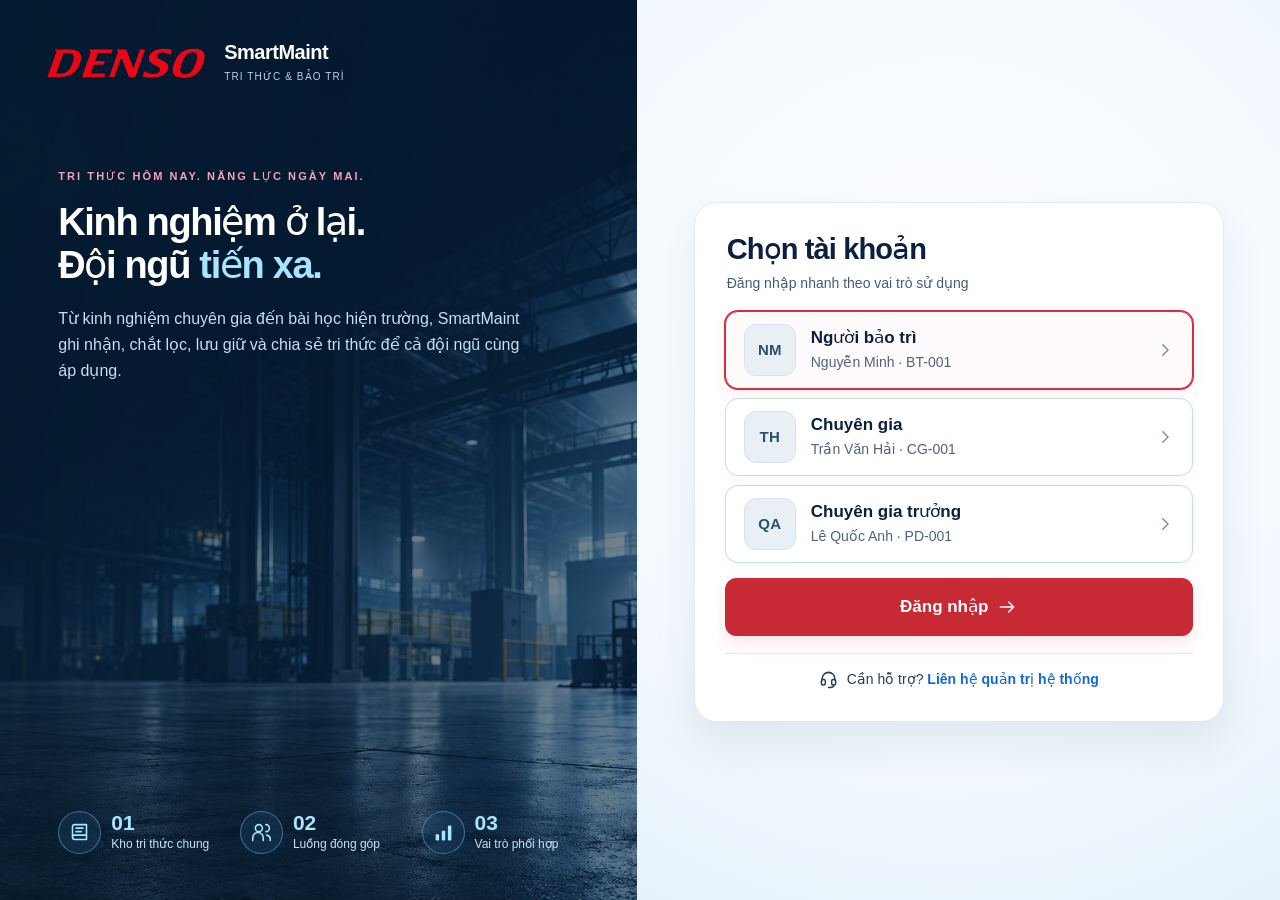
==== index.html @ 673d095e "Initial SmartMaint prototype and workflow diagrams" ====
<!doctype html>
<html lang="vi">
  <head>
    <meta charset="UTF-8" />
    <meta name="viewport" content="width=device-width, initial-scale=1.0" />
    <meta name="theme-color" content="#142b3a" />
    <meta name="description" content="Prototype kho tri thức chuyên gia và hồ sơ bảo trì DENSO SmartMaint." />
    <title>DENSO SmartMaint · Tri thức & Bảo trì</title>
    <link rel="stylesheet" href="styles.css" />
  </head>
  <body>
    <a class="skip-link" href="#main-content">Đến nội dung chính</a>
    <div id="app"></div>
    <div id="toast" class="toast" role="status" aria-live="polite"></div>
    <dialog id="modal" class="modal" aria-labelledby="modal-title"></dialog>
    <noscript>Vui lòng bật JavaScript để sử dụng prototype tương tác này.</noscript>
    <script src="prototype/core.js"></script>
    <script src="prototype/data.js"></script>
    <script src="prototype/knowledge.js"></script>
    <script src="prototype/cases.js"></script>
    <script src="app.js"></script>
    <script src="prototype/presentation.js"></script>
    <script src="prototype/scenario-mode.js"></script>
  </body>
</html>
---- styles.css ----
/* DENSO SmartMaint · industrial maintenance workspace · local prototype */
.tour-running { padding-bottom: 380px; }
.split-layout > aside.card > .card-head { flex-wrap: wrap; }
@media(min-width:1001px){.topbar .mobile-menu { display: none; }}
@media(max-width:760px){.tour-running .login-stats { display:flex; gap:12px; margin-top:18px; }.tour-running .login-stats .login-stat { display:flex; flex:1; padding-right:10px; font-size:13px; }.tour-running .login-stats .login-stat strong { font-size:20px; }}
.modal.tour-dialog { position: fixed; top: 12px; left: 50%; transform: translateX(-50%); bottom: auto; margin: 0; width: min(820px,calc(100vw - 24px)); max-width: 820px; max-height: calc(100dvh - 350px); z-index: 299; overflow: auto; }
.tour-dialog .modal-head { position: relative; }
.modal.tour-dialog[open] { animation: none; }
.tour-dialog .modal-footer { position: static; }
.tour-screen { position: fixed; inset: 0; z-index: 300; background: transparent; }
#tour-ring { position: fixed; z-index: 301; pointer-events: auto; padding: 0; background: transparent; cursor: pointer; border: 3px solid #ffcc6b; border-radius: 10px; box-shadow: 0 0 0 9999px #0a192d9e; }
.tour-panel { position: fixed; bottom: 18px; right: 24px; z-index: 302; width: min(700px, calc(100vw - 48px)); max-height: 52vh; overflow-y: auto; background: #fff; color: #182a3b; border: 1px solid #c4d0da; border-top: 5px solid #c72935; border-radius: 16px; padding: 20px 24px; box-shadow: 0 16px 68px #0006; }
.tour-heading { display: flex; align-items: center; justify-content: space-between; gap: 10px; }
.tour-chapter { color: #155c90; font-size: 14px; font-weight: 800; text-transform: uppercase; letter-spacing: .06em; }
.tour-count { color: #5e6d7b; font-size: 14px; font-weight: 700; margin-left: auto; }
.tour-panel h2 { margin: 14px 0 10px; font-size: 23px; }
.tour-panel p { font-size: 16px; line-height: 1.65; }
.tour-explain { display: grid; grid-template-columns: minmax(0, .85fr) minmax(0, 1.15fr); gap: 12px; margin: 12px 0 18px; }
.tour-detail { padding: 14px 16px; border-radius: 10px; background: #eef6fc; border: 1px solid #d8e9f4; }
.tour-detail-result { background: #f8fafb; border-color: #dce3e8; }
.tour-detail-label { display: block; color: #155c90; font-size: 11px; font-weight: 800; letter-spacing: .06em; margin-bottom: 6px; }
.tour-detail p { margin: 0; line-height: 1.45; overflow-wrap: anywhere; }
.tour-panel--briefing { top: 50%; bottom: auto; left: 50%; right: auto; transform: translate(-50%, -50%); width: min(860px, calc(100vw - 28px)); max-height: calc(100dvh - 28px); }
.tour-briefing { margin: 12px 0 18px; }
.tour-briefing-summary { padding: 12px 16px; border-left: 4px solid var(--red); background: var(--red-soft); font-weight: 650; }
.tour-briefing ol { padding-left: 24px; margin: 16px 0; display: grid; gap: 10px; }
.tour-briefing li { line-height: 1.5; padding-left: 5px; }
.tour-briefing li::marker { color: var(--red); font-weight: 800; }
.tour-briefing-note { padding: 12px 16px; border-radius: 8px; background: var(--blue-soft); color: var(--blue); font-size: 14px !important; }
.tour-progress { height: 4px; background: #e5ebf0; border-radius: 4px; overflow: hidden; }
.tour-progress span { display: block; height: 100%; background: #c72935; }
.tour-controls { display: flex; gap: 10px; align-items: center; }
.tour-controls .select { flex: 1; min-width: 0; width: 0; }
.tour-controls .btn { flex: none; }
.tour-panel .tour-footnote { font-size: 13px; color: #5e6d7b; margin: 12px 0 0; }
@media(max-width:760px){.tour-panel { right: 10px; bottom: 10px; width: calc(100vw - 20px); padding: 14px 16px; max-height: 55dvh; }.tour-panel h2{font-size:20px}.tour-explain{display:block}.tour-detail{padding:10px 12px;margin-bottom:8px}.tour-detail p{font-size:14px}.tour-controls{flex-wrap:wrap}.tour-controls .select{order:3;width:100%;flex-basis:100%}.tour-controls .btn:last-child{margin-left:auto}.tour-panel .tour-footnote{display:none}}
@media(max-width:760px){.tour-panel--briefing { top: 50%; left: 10px; right: 10px; bottom: auto; transform: translateY(-50%); max-height: calc(100dvh - 20px); }.tour-panel--briefing .tour-briefing li{font-size:14px}.tour-panel--briefing .tour-briefing-summary{font-size:14px}.tour-panel--briefing .tour-controls{position:sticky;bottom:-16px;background:#fff;padding:12px 0 0}}
:root {
  color-scheme: light;
  font-family: "Segoe UI", Arial, sans-serif;
  font-synthesis: none;
  text-rendering: optimizeLegibility;
  --bg: #f5f6f7;
  --surface: #ffffff;
  --surface-soft: #f8fafb;
  --ink: #182a3b;
  --muted: #5e6d7b;
  --line: #dce3e8;
  --line-strong: #a5b2bf;
  --navy: #172b3c;
  --navy-light: #263e51;
  --red: #c72935;
  --red-hover: #ab1e29;
  --red-soft: #fff0f0;
  --blue: #155c90;
  --blue-soft: #eef6fc;
  --teal: #0b6d5c;
  --teal-soft: #ebf7f2;
  --amber: #83551a;
  --amber-soft: #fff6e6;
  --purple: #6d4598;
  --purple-soft: #f5effb;
  --radius: 12px;
  --radius-sm: 7px;
  --shadow: 0 2px 5px rgba(21, 41, 59, .025), 0 8px 24px rgba(21, 41, 59, .025);
  --sidebar-width: 227px;
  --space-page: 28px;
  --motion: 150ms ease;
}
* { box-sizing: border-box; }
html { scroll-padding-top: 96px; }
body { margin: 0; color: var(--ink); background: var(--bg); font-size: 16px; line-height: 1.55; min-width: 320px; }
button, input, textarea, select { font: inherit; }
button, input, textarea, select, a { -webkit-tap-highlight-color: transparent; }
button { cursor: pointer; }
button, a, input, textarea, select, summary { touch-action: manipulation; }
button { color: inherit; }
a { color: var(--blue); text-underline-offset: 3px; }
a:hover { color: var(--navy); }
button:disabled, [aria-disabled="true"] { cursor: not-allowed; }
button:disabled { opacity: .58; }
button:focus-visible, a:focus-visible, input:focus-visible, textarea:focus-visible, select:focus-visible, summary:focus-visible, [tabindex]:focus-visible {
  outline: 3px solid #246ea4; outline-offset: 3px; scroll-margin-block: 110px;
}
[hidden] { display: none !important; }
h1, h2, h3, h4, p { margin-top: 0; }
h1, h2, h3, h4 { line-height: 1.3; color: var(--ink); overflow-wrap: break-word; }
h1 { margin-bottom: 8px; font-size: clamp(26px, 2.3vw, 34px); letter-spacing: -.035em; font-weight: 700; }
h2 { margin-bottom: 12px; font-size: 22px; letter-spacing: -.02em; }
h3 { margin-bottom: 8px; font-size: 18px; letter-spacing: -.01em; }
h4 { margin-bottom: 8px; font-size: 16px; }
p { margin-bottom: 14px; }
p:last-child { margin-bottom: 0; }
small { font-size: 13px; }
strong, b { font-weight: 650; }
ul, ol { padding-left: 22px; }
li + li { margin-top: 6px; }
svg { width: 20px; height: 20px; flex: none; vertical-align: middle; }
img { max-width: 100%; }
hr, .divider { border: 0; border-top: 1px solid var(--line); margin: 24px 0; }
::selection { background: #d7eafa; color: #102c43; }
.muted, .subtext { color: var(--muted); }
.subtext { font-size: 15px; max-width: 88ch; }
.mono { font-family: "Consolas", "Courier New", monospace; font-size: .93em; }
.pre-line { white-space: pre-line; }
.sr-only { position: absolute; width: 1px; height: 1px; padding: 0; margin: -1px; overflow: hidden; clip: rect(0, 0, 0, 0); white-space: nowrap; border: 0; }
.skip-link { position: fixed; left: 16px; top: -80px; z-index: 200; padding: 12px 20px; background: white; color: var(--ink); border: 2px solid var(--blue); border-radius: 6px; }
.skip-link:focus { top: 12px; }

/* Persistent application shell */
.app-shell { min-height: 100vh; }
.sidebar-brand { position: fixed; z-index: 51; top: 0; left: 0; width: var(--sidebar-width); height: 96px; padding: 25px 16px 17px; background: #f0f4f7; border-right: 1px solid #d7e1e8; border-bottom: 1px solid #d7e1e8; }
.sidebar-brand .brand { display: flex; align-items: center; gap: 5px; width: 100%; min-height: 53px; padding: 0; border: 0; background: transparent; color: var(--ink); text-align: left; }
.sidebar-brand .brand:hover .brand-copy { color: var(--red); }
.sidebar { position: fixed; inset: 96px auto 0 0; z-index: 50; width: var(--sidebar-width); background: #f0f4f7; color: #344c5e; border-right: 1px solid #d7e1e8; display: flex; flex-direction: column; padding: 0 16px 16px; overflow-y: auto; overscroll-behavior: contain; transition: width 180ms ease, padding 180ms ease; }
.brand { display: flex; align-items: center; gap: 12px; padding: 0 8px 24px; text-decoration: none; color: white; }
.brand:hover { color: white; }
.sidebar-brand-logo { display: block; width: 102px; height: auto; flex: none; }
.sidebar-brand .brand-copy { color: #183246; font-size: 14px; font-weight: 650; line-height: 1.15; letter-spacing: -.025em; white-space: nowrap; }
.sidebar-brand .brand-copy > span { color: #63798a; font-size: 8px; font-weight: 500; letter-spacing: .045em; margin-top: 3px; }
.brand-copy { min-width: 0; }
.brand-copy strong, .brand-copy b { display: block; font-size: 20px; color: #fff; letter-spacing: .015em; line-height: 1.15; }
.brand-copy span, .brand-copy small { display: block; color: #b0c1ce; font-size: 13px; margin-top: 5px; }
.nav-heading { display: flex; align-items: center; justify-content: space-between; min-height: 61px; gap: 4px; }
.nav-section-label { color: #567185; font-size: 12px; letter-spacing: .07em; font-weight: 700; text-transform: uppercase; padding: 14px 0 10px 12px; }
.sidebar-toggle { display: inline-grid; place-items: center; flex: none; width: 32px; height: 32px; border: 1px solid #d4e0e8; border-radius: 7px; background: #fff; color: #48667b; }
.sidebar-toggle:hover { background: #e2edf4; border-color: #afc6d6; color: #174a6c; }
.sidebar-toggle svg { width: 17px; height: 17px; transform: rotate(180deg); }
.nav-list { display: grid; gap: 5px; margin: 0; padding: 0; list-style: none; }
.nav-item { width: 100%; min-height: 47px; border: 1px solid transparent; border-radius: 8px; display: flex; align-items: center; gap: 11px; background: transparent; color: #344c5e; text-align: left; text-decoration: none; padding: 10px 12px; font-size: 15px; line-height: 1.35; transition: background-color var(--motion), color var(--motion); }
.nav-item:hover { color: #15374e; background: #e4edf3; }
.nav-item.active { color: #173d56; background: #fff; border-color: #d4e2eb; box-shadow: inset 3px 0 0 var(--red), 0 2px 7px #173d560b; font-weight: 650; }
.nav-item svg { width: 20px; height: 20px; opacity: .95; }
.nav-item .badge, .nav-count, .count-badge { margin-left: auto; padding: 2px 7px; min-width: 24px; text-align: center; color: #fff; background: #bd2d39; border-color: transparent; border-radius: 5px; font-size: 13px; }
.sidebar-bottom { margin-top: auto; padding-top: 24px; }
.sidebar-bottom > .notice { margin-bottom: 16px; background: #fff; border-color: #d4e0e8; color: #344c5e; font-size: 13px; }
.sidebar-bottom .footer-note { color: #617789; padding: 0 10px; }
.user-card { display: flex; gap: 11px; align-items: center; border-top: 1px solid #d7e1e8; padding: 18px 8px 8px; min-width: 0; }
.user-card strong { display: block; color: var(--ink); font-size: 15px; }
.user-card small, .user-card .muted { display: block; color: #b6c7d4; font-size: 13px; }
.user-card > div:not(.avatar) { flex: 1; min-width: 0; }
.user-card .icon-btn { background: transparent; color: #cbdbe7; border-color: #ffffff25; }
.avatar { width: 42px; height: 42px; display: inline-grid; place-items: center; flex: none; border-radius: 10px; color: #27516e; background: #e8f0f6; font-size: 14px; font-weight: 700; border: 1px solid #d7e3ec; }
.sidebar .avatar { color: #244b66; background: #deebf3; border-color: #cbdde9; }
.avatar-small { width: 32px; height: 32px; border-radius: 8px; font-size: 13px; }
.app-main { margin-left: var(--sidebar-width); min-height: 100vh; min-width: 0; }
@media (min-width: 1001px) {
  .app-shell.sidebar-collapsed .sidebar { width: 72px; padding-inline: 10px; }
  .app-shell.sidebar-collapsed .app-main { margin-left: 72px; }
  .app-shell.sidebar-collapsed .topbar { padding-left: calc(var(--space-page) + 155px); }
  .app-shell.sidebar-collapsed .nav-heading { justify-content: center; }
  .app-shell.sidebar-collapsed .nav-section-label,
  .app-shell.sidebar-collapsed .nav-text,
  .app-shell.sidebar-collapsed .user-copy,
  .app-shell.sidebar-collapsed .user-chevron { display: none; }
  .app-shell.sidebar-collapsed .sidebar-toggle svg { transform: none; }
  .app-shell.sidebar-collapsed .nav-item { position: relative; justify-content: center; padding-inline: 0; }
  .app-shell.sidebar-collapsed .nav-item .count-badge { position: absolute; top: 1px; right: 1px; min-width: 16px; height: 16px; margin: 0; padding: 0 3px; font-size: 10px; line-height: 16px; }
  .app-shell.sidebar-collapsed .sidebar-bottom .user-card { justify-content: center; padding: 16px 0 4px; }
  .app-shell.sidebar-collapsed .sidebar-bottom .avatar { width: 42px; height: 42px; }
}
.topbar { position: sticky; top: 0; z-index: 30; display: flex; align-items: center; justify-content: space-between; gap: 20px; min-height: 78px; padding: 14px var(--space-page); border-bottom: 1px solid var(--line); background: rgba(255, 255, 255, .97); }
.breadcrumbs { display: flex; align-items: center; flex-wrap: wrap; gap: 9px; font-size: 14px; color: var(--muted); min-width: 0; }
.breadcrumbs strong, .breadcrumbs b { color: var(--ink); font-weight: 650; }
.breadcrumbs svg { width: 16px; height: 16px; color: #758b9d; }
.topbar-actions { display: flex; align-items: center; gap: 12px; flex: none; }
.topbar-actions .badge { font-size: 13px; }
.content { width: 100%; max-width: 1540px; margin: 0 auto; padding: 26px var(--space-page) 44px; min-width: 0; }
.topbar-save-state { white-space: nowrap; padding-right: 14px; border-right: 1px solid var(--line); }
.mobile-menu { display: none; }
.sidebar-overlay { display: none; }
.page-head { display: flex; align-items: flex-start; justify-content: space-between; gap: 22px; margin-bottom: 22px; }
.page-head > :first-child { min-width: 0; }
.page-head .subtext { margin-top: 8px; margin-bottom: 0; }
.page-head .actions { padding-top: 5px; justify-content: flex-end; flex: none; }
.eyebrow { color: var(--red); font-size: 13px; font-weight: 700; letter-spacing: .085em; text-transform: uppercase; margin-bottom: 8px; }
.footer-note { font-size: 13px; color: var(--muted); line-height: 1.6; margin-top: 16px; }

/* Buttons, state, and feedback */
.actions { display: flex; align-items: center; flex-wrap: wrap; gap: 10px; }
.btn { display: inline-flex; align-items: center; justify-content: center; gap: 9px; min-height: 44px; padding: 10px 17px; border-radius: var(--radius-sm); border: 1px solid #b8c4ce; background: white; color: #2d455a; text-align: center; text-decoration: none; font-size: 15px; font-weight: 650; line-height: 1.35; transition: color var(--motion), border-color var(--motion), background-color var(--motion), box-shadow var(--motion); }
.btn:hover { background: #f2f6f9; border-color: #8ca0af; color: #19364d; }
.btn:active { background: #e6edf3; }
.btn svg { width: 18px; height: 18px; }
.btn-primary { color: white; background: var(--red); border-color: var(--red); box-shadow: 0 2px 3px #a81b2410; }
.btn-primary:hover { color: white; background: var(--red-hover); border-color: var(--red-hover); }
.btn-primary:active { background: #921c25; }
.btn-secondary { background: white; }
.btn-ghost { background: transparent; border-color: transparent; color: var(--blue); box-shadow: none; }
.btn-ghost:hover { background: var(--blue-soft); border-color: transparent; color: #12446c; }
.btn-danger { border-color: #edb7ba; background: #fff6f6; color: #a3202a; }
.btn-danger:hover { border-color: #d6868b; background: #ffe9ea; color: #8a1c25; }
.btn-small { min-height: 44px; padding: 8px 12px; font-size: 14px; }
.btn:disabled:hover { background: inherit; }
.btn-primary:disabled:hover { background: var(--red); color: #fff; border-color: var(--red); }
.icon-btn { position: relative; width: 44px; min-width: 44px; min-height: 44px; border: 1px solid var(--line); border-radius: 8px; background: #fff; color: #4c6274; display: inline-grid; place-items: center; transition: background-color var(--motion); }
.icon-btn:hover { background: #edf3f7; border-color: #b8c8d4; }
.icon-btn .badge { position: absolute; right: -5px; top: -6px; padding: 1px 6px; min-width: 21px; font-size: 13px; background: var(--red); color: white; border: 2px solid white; }
.badge { display: inline-flex; align-items: center; justify-content: center; gap: 5px; width: fit-content; max-width: 100%; border-radius: 5px; padding: 4px 9px; background: #eff2f5; border: 1px solid #e0e6eb; color: #465c6e; font-size: 13px; font-weight: 600; line-height: 1.4; vertical-align: middle; overflow-wrap: anywhere; }
.badge svg { width: 14px; height: 14px; }
.badge-neutral { background: #eff2f5; border-color: #e0e6eb; color: #465c6e; }
.badge-blue { background: #ecf4fc; border-color: #d5e7f7; color: #225d8c; }
.badge-green { background: #eaf6f0; border-color: #cce8dc; color: #176749; }
.badge-amber { background: #fff4df; border-color: #f0dfb9; color: #7a5015; }
.badge-red { background: #fff0f0; border-color: #f5d0d3; color: #a12530; }
.badge-purple { background: #f3eef9; border-color: #e4d8f0; color: #684590; }
.notice { border: 1px solid #d7e3ec; border-left: 3px solid #4e82a8; background: #f2f7fb; border-radius: 8px; padding: 15px 17px; margin-bottom: 20px; color: #31536b; font-size: 15px; line-height: 1.6; overflow-wrap: break-word; }
.notice p + p { margin-top: 9px; }
.notice .actions { margin-top: 12px; }
.notice > svg { margin-right: 6px; }
.notice-info { border-color: #d4e5f2; border-left-color: #3b79a8; background: #f0f7fc; color: #31546d; }
.notice-warning { border-color: #edd8ad; border-left-color: #b78227; background: #fff9ed; color: #79551d; }
.notice-success { border-color: #cce6d9; border-left-color: #3a8b6e; background: #eff8f3; color: #27634f; }
.notice-danger { border-color: #ecc6ca; border-left-color: #bc3b46; background: #fff3f4; color: #8b323b; }
.notice:last-child { margin-bottom: 0; }
.error-summary { display: block; margin: 0 0 18px; padding: 14px 17px; background: #fff1f2; border: 1px solid #d38b92; border-left: 4px solid #bc3040; border-radius: 7px; color: #942230; font-weight: 600; }
.error-summary:empty { display: none; }
.save-state { display: inline-flex; align-items: center; gap: 7px; color: #466c5d; font-size: 13px; min-height: 25px; }
.save-state[data-state="saving"], .save-state.pending { color: #7d622e; }
.save-state[data-state="error"], .save-state.error { color: #ad2633; }
.save-state svg { width: 16px; height: 16px; }
.row-between { display: flex; justify-content: space-between; align-items: center; flex-wrap: wrap; gap: 12px; }
.text-link { min-height: 44px; display: inline-flex; align-items: center; gap: 7px; padding: 8px 0; background: transparent; border: 0; color: var(--blue); text-decoration: none; text-align: left; font-size: 14px; font-weight: 600; }
.text-link:hover { color: #133b58; text-decoration: underline; }
.text-link svg { width: 17px; height: 17px; }
.pill-list { display: flex; align-items: center; flex-wrap: wrap; gap: 8px; }
.context-tag { display: inline-flex; align-items: center; gap: 6px; padding: 5px 9px; border: 1px solid #dce5ec; border-radius: 6px; background: #f6f9fb; color: #4b6578; font-size: 13px; line-height: 1.4; }
.context-tag svg { width: 15px; height: 15px; }

/* Cards, columns and operational summaries */
.card { background: var(--surface); border: 1px solid var(--line); border-radius: var(--radius); box-shadow: var(--shadow); min-width: 0; overflow-wrap: break-word; }
.card-head { display: flex; justify-content: space-between; align-items: center; gap: 16px; padding: 18px 21px; border-bottom: 1px solid #e6ebef; }
.card-head h2, .card-head h3, .card-head .section-title { margin: 0; }
.card-head > div { min-width: 0; }
.card-head .subtext { margin-top: 6px; }
.card-body { padding: 21px; min-width: 0; }
.card > .card-body:first-child { border-radius: inherit; }
.card + .card { margin-top: 20px; }
.stack { display: grid; gap: 20px; min-width: 0; align-content: start; }
.stack > .card + .card, .grid-2 > .card + .card, .grid-3 > .card + .card, .dashboard-grid > .card + .card, .split-layout > .card + .card { margin-top: 0; }
.stack > .notice { margin-bottom: 0; }
.stack > .field, .stack > h2, .stack > h3, .stack > .section-title { margin-bottom: 0; }
.section-title { font-size: 18px; font-weight: 650; margin-bottom: 16px; }
.grid-2, .grid-3, .form-grid, .dashboard-grid, .split-layout, .stat-grid { display: grid; gap: 20px; min-width: 0; }
.grid-2, .form-grid { grid-template-columns: repeat(2, minmax(0, 1fr)); }
.grid-3 { grid-template-columns: repeat(3, minmax(0, 1fr)); }
.dashboard-grid { grid-template-columns: minmax(0, 1.8fr) minmax(300px, .9fr); align-items: start; }
.split-layout { grid-template-columns: minmax(0, 1fr) 330px; align-items: start; }
.split-layout > *, .dashboard-grid > *, .grid-2 > *, .grid-3 > *, .form-grid > * { min-width: 0; }
.span-2 { grid-column: 1 / -1; }
.stat-grid { grid-template-columns: repeat(4, minmax(0, 1fr)); margin-bottom: 20px; gap: 14px; }
.stat-card { position: relative; border: 1px solid var(--line); background: #fff; border-radius: var(--radius); padding: 17px 19px; min-width: 0; }
.stat-card-action { display: block; width: 100%; color: inherit; font: inherit; text-align: left; cursor: pointer; transition: border-color var(--motion), box-shadow var(--motion), transform var(--motion), background-color var(--motion); }
.stat-card-action:hover { border-color: #9db5c8; background: #fbfdff; box-shadow: 0 5px 16px rgba(29, 56, 77, .08); transform: translateY(-1px); }
.stat-card-action:focus-visible { outline: 3px solid rgba(36, 100, 154, .28); outline-offset: 2px; }
.stat-card svg { float: right; width: 21px; height: 21px; color: #72899b; }
.metric-value { font-size: 31px; line-height: 1.15; color: #233e53; font-weight: 700; letter-spacing: -.045em; margin: 10px 0 5px; }
.metric-label { font-size: 14px; font-weight: 600; color: #5b6c79; }
.stat-card .muted, .stat-card small { font-size: 13px; }
.quick-action { display: flex; align-items: center; gap: 14px; width: 100%; min-height: 80px; padding: 17px; text-decoration: none; text-align: left; color: var(--ink); background: #fff; border: 1px solid var(--line); border-radius: 9px; transition: border-color var(--motion), background-color var(--motion); }
.quick-action:hover { background: #f7fafc; border-color: #abc1d1; }
.quick-action > svg { width: 23px; height: 23px; color: var(--red); }
.quick-action > div { flex: 1; min-width: 0; }
.quick-action strong { display: block; font-size: 16px; }
.quick-action small, .quick-action .muted { display: block; font-size: 13px; font-weight: 400; margin-top: 4px; }
.quick-action + .quick-action { margin-top: 10px; }
.status-strip { display: flex; align-items: stretch; gap: 0; border: 1px solid var(--line); border-radius: 10px; background: #fff; margin-bottom: 22px; overflow: hidden; }
.status-strip > * { flex: 1; min-width: 0; padding: 15px 19px; border-right: 1px solid var(--line); }
.status-strip > :last-child { border-right: 0; }
.status-strip small, .status-strip .muted { display: block; font-size: 13px; margin-bottom: 7px; }
.status-strip .badge { font-size: 14px; }
.kv-list { display: grid; gap: 0; margin: 0; font-size: 15px; }
.kv-list > div { display: grid; grid-template-columns: minmax(100px, .7fr) minmax(0, 1.3fr); gap: 15px; padding: 11px 0; border-bottom: 1px solid #e8edf1; }
.kv-list > div:first-child { padding-top: 0; }
.kv-list > div:last-child { border-bottom: 0; padding-bottom: 0; }
.kv-list dt { color: var(--muted); }
.kv-list dd { margin: 0; overflow-wrap: break-word; font-weight: 500; }
.kv-list:has(> dt) { grid-template-columns: minmax(80px, .8fr) minmax(0, 1.2fr); gap: 12px 16px; }
.kv-list > dt, .kv-list > dd { padding-bottom: 10px; border-bottom: 1px solid #e8edf1; }
.kv-list > dt:nth-last-child(2), .kv-list > dd:last-child { border-bottom: 0; padding-bottom: 0; }
.review-queue-count { display: inline-grid; place-items: center; min-width: 31px; height: 31px; padding: 0 8px; border-radius: 7px; background: #fff0f0; color: #a92632; font-size: 15px; font-weight: 700; }
.mini-chart { display: flex; align-items: flex-end; justify-content: space-between; gap: 8px; min-height: 110px; padding-top: 14px; }
.mini-chart > div { display: flex; flex: 1; align-items: center; flex-direction: column; justify-content: flex-end; min-width: 0; min-height: 100px; color: var(--muted); font-size: 13px; }
.mini-chart .bar, .mini-chart > div > i { display: block; width: min(100%, 32px); background: #c6dbe7; border-radius: 5px 5px 0 0; margin-bottom: 8px; }
.mini-chart .bar.active, .mini-chart > div:last-child > i { background: #3a789a; }

/* Inputs and guided capture */
.field { display: flex; flex-direction: column; gap: 7px; min-width: 0; margin-bottom: 18px; }
.form-grid > .field { margin-bottom: 0; }
.form-grid { margin-bottom: 20px; }
.field-label, .field > label { display: block; color: #344c5f; font-size: 14px; font-weight: 650; line-height: 1.45; }
.field-label .muted { font-weight: 400; }
.field label em { color: var(--red); font-style: normal; }
.input, .textarea, .select, .field input:not([type="checkbox"]):not([type="radio"]), .field textarea, .field select { width: 100%; min-width: 0; min-height: 46px; border: 1px solid var(--line-strong); border-radius: var(--radius-sm); background: white; color: var(--ink); padding: 10px 12px; font-size: 16px; line-height: 1.5; transition: border-color var(--motion), box-shadow var(--motion); }
.input:hover, .textarea:hover, .select:hover { border-color: #778f9f; }
.input:focus, .textarea:focus, .select:focus, .field input:focus, .field textarea:focus, .field select:focus { border-color: #3179ac; box-shadow: 0 0 0 3px #397fa513; }
.textarea, .field textarea { min-height: 120px; resize: vertical; }
.textarea[rows="2"], .field textarea[rows="2"] { min-height: 86px; }
.textarea[rows="3"], .field textarea[rows="3"] { min-height: 110px; }
.textarea[rows="6"], .field textarea[rows="6"] { min-height: 176px; }
.textarea[rows="8"], .field textarea[rows="8"] { min-height: 225px; }
.textarea[rows="10"], .field textarea[rows="10"] { min-height: 270px; }
.select, .field select { padding-right: 32px; cursor: pointer; }
input::placeholder, textarea::placeholder { color: #77828c; opacity: 1; }
input:disabled, textarea:disabled, select:disabled { background: #f0f3f5 !important; color: #586977 !important; border-color: #ccd5dd !important; cursor: not-allowed; opacity: 1; }
input[readonly], textarea[readonly] { background: #f6f8fa; color: #485e70; }
input[type="checkbox"], input[type="radio"] { accent-color: #195e7f; width: 19px; height: 19px; flex: none; cursor: pointer; margin: 2px 0 0; }
input[aria-invalid="true"], textarea[aria-invalid="true"], select[aria-invalid="true"] { border-color: #bb3441; background: #fffafb; }
.field-hint { color: var(--muted); font-size: 13px; line-height: 1.5; }
.field-error { color: #a12431; font-size: 13px; font-weight: 500; }
.check-line { display: flex; align-items: flex-start; gap: 11px; padding: 12px 0; min-height: 44px; cursor: pointer; font-size: 15px; line-height: 1.5; }
.check-line small { display: block; color: var(--muted); margin-top: 4px; }
.radio-card { display: flex; align-items: flex-start; gap: 12px; min-height: 70px; padding: 17px; border: 1px solid var(--line-strong); border-radius: 9px; background: #fff; cursor: pointer; }
.radio-card:has(input:checked) { border-color: #3b7a9e; background: #f1f7fb; box-shadow: 0 0 0 1px #3b7a9e; }
.radio-card strong { display: block; margin-bottom: 4px; }
.radio-card small { display: block; color: var(--muted); line-height: 1.5; }
.radio-card input { margin-top: 4px; }
.sticky-actions { position: sticky; bottom: 0; z-index: 12; display: flex; justify-content: space-between; align-items: center; flex-wrap: wrap; gap: 12px; margin-top: 24px; padding: 15px 18px; background: #fffffff5; border: 1px solid var(--line); border-radius: 10px; box-shadow: 0 -4px 18px #1b34450a; }
.sticky-actions > .actions:only-child { margin-left: auto; }
.filter-bar { display: flex; align-items: flex-end; flex-wrap: wrap; gap: 13px; margin-bottom: 21px; }
.filter-bar > .field { margin: 0; flex: 1; min-width: 170px; }
.filter-bar > .input { flex: 1; min-width: 230px; }
.filter-bar > .select { width: auto; min-width: 170px; }
.search-box { display: flex; align-items: center; gap: 10px; padding: 0 13px; border: 1px solid var(--line-strong); border-radius: 7px; background: #fff; min-height: 46px; min-width: 220px; flex: 1; }
.search-box:focus-within { outline: 3px solid #246ea4; outline-offset: 3px; }
.search-box > svg { width: 19px; height: 19px; color: #60788a; }
.search-box input { width: 100%; min-width: 0; min-height: 44px; border: 0; padding: 8px 0; background: transparent; color: var(--ink); outline: none; font-size: 16px; }
.search-box input:focus-visible { outline: 0; }

/* Navigation within a record */
.tabs { display: flex; align-items: stretch; gap: 5px; padding: 5px; margin: 0 0 22px; border: 1px solid var(--line); border-radius: 10px; background: #eaf0f4; overflow-x: auto; overscroll-behavior-inline: contain; }
.tab { flex: 1; min-height: 46px; padding: 10px 16px; background: transparent; color: #4b6173; border: 1px solid transparent; border-radius: 7px; font-size: 15px; font-weight: 550; text-align: center; white-space: nowrap; transition: background-color var(--motion); }
.tab:hover { background: #ffffff7a; color: #1d435e; }
.tab.active, .tab[aria-selected="true"] { border-color: #d5e0e8; color: #153e5c; background: white; box-shadow: 0 2px 4px #2644560a; font-weight: 650; }
.tab .badge { margin-left: 5px; padding: 1px 6px; }
.stepper { display: flex; gap: 10px; align-items: stretch; margin-bottom: 22px; padding: 0; list-style: none; }
.step { position: relative; display: flex; align-items: center; gap: 10px; flex: 1; min-width: 0; padding: 13px 15px; border: 1px solid #dce4ea; border-radius: 8px; color: #5d7080; background: #f2f5f7; font-size: 14px; line-height: 1.4; }
.step.active { background: #edf5fb; border-color: #a6c7de; color: #245978; font-weight: 650; }
.step.complete { background: #eff8f3; border-color: #c7e1d5; color: #2b6650; }
.step > span:first-child:not(:only-child) { display: inline-grid; place-items: center; min-width: 26px; height: 26px; border-radius: 50%; background: white; border: 1px solid currentColor; font-size: 13px; }

/* Lists and reference material */
.list { display: grid; gap: 0; margin: 0; padding: 0; list-style: none; }
.list-item { padding: 16px 0; border-bottom: 1px solid #e7edf1; }
.list-item:first-child { padding-top: 0; }
.list-item:last-child { padding-bottom: 0; border-bottom: 0; }
.list-item p { margin: 6px 0 0; }
.case-row { display: flex; align-items: center; gap: 18px; padding: 17px 21px; border-bottom: 1px solid #e7edf1; }
.case-row:last-child { border-bottom: 0; }
.case-row:hover { background: #fbfcfd; }
.case-main { flex: 1; min-width: 0; }
.case-main > strong, .case-main h3 { display: block; margin: 4px 0 8px; font-size: 16px; font-weight: 650; }
.case-main .mono { font-size: 13px; color: #5d7182; }
.case-meta { display: flex; flex-wrap: wrap; align-items: center; gap: 6px 13px; font-size: 13px; color: var(--muted); }
.case-meta .badge { font-size: 13px; }
.source-card { border: 1px solid #dce4eb; border-radius: 9px; padding: 19px; background: #fff; min-width: 0; }
.source-card + .source-card { margin-top: 14px; }
.source-card h3, .source-card h4 { margin: 9px 0; }
.source-card p { margin-bottom: 12px; font-size: 15px; }
.source-card .actions { margin-top: 14px; }
.dashboard-grid aside .card-body.stack { gap: 0; }
.dashboard-grid aside .source-card { margin: 0; padding: 14px 0; border: 0; border-bottom: 1px solid #e6ebef; border-radius: 0; background: transparent; }
.dashboard-grid aside .source-card:first-child { padding-top: 0; }
.dashboard-grid aside .source-card:last-child { padding-bottom: 0; border-bottom: 0; }
.dashboard-grid aside .source-card h3 { margin: 6px 0 0; font-size: 15px; line-height: 1.4; }
.source-meta { display: flex; align-items: center; flex-wrap: wrap; gap: 7px 12px; margin-top: 7px; color: #5b6f7f; font-size: 13px; line-height: 1.5; }
.source-meta:first-child { margin-top: 0; }
.source-card .grid-3 { gap: 14px; margin: 15px 0; }
.source-card .grid-3 > div { padding: 12px; background: #f7f9fb; border-radius: 7px; font-size: 14px; }
.source-card .grid-3 h4 { font-size: 14px; }
.source-panel { padding: 18px; background: #f6f9fb; border: 1px solid #d9e5ed; border-radius: 9px; }
.source-panel h3 { font-size: 17px; }
.source-panel p, .source-panel li { font-size: 14px; color: #4a6478; }
.notification-row { display: flex; align-items: flex-start; gap: 15px; padding: 20px 23px; border-bottom: 1px solid var(--line); }
.notification-row:last-child { border-bottom: 0; }
.notification-row.unread { background: #f3f8fc; box-shadow: inset 3px 0 #3c789f; }
.notification-row > div { min-width: 0; flex: 1; }
.notification-row p { margin: 5px 0; font-size: 15px; }
.notification-row .muted { font-size: 13px; }
.notification-row > svg { margin-top: 4px; color: #55788f; }
.guide-step { position: relative; border: 1px solid var(--line); border-radius: 10px; padding: 21px; background: white; }
.guide-step + .guide-step { margin-top: 15px; }
.guide-step h3 { font-size: 18px; }
.guide-step p, .guide-step li { color: #526878; font-size: 15px; }
.table-wrap { width: 100%; overflow-x: auto; overscroll-behavior-inline: contain; border-radius: 0 0 var(--radius) var(--radius); }
.data-table { width: 100%; border-collapse: collapse; text-align: left; font-size: 15px; }
.data-table th { padding: 13px 17px; background: #f4f7f9; color: #536b7d; font-size: 13px; font-weight: 650; border-bottom: 1px solid #dce5ec; vertical-align: middle; }
.data-table td { padding: 16px 17px; color: #354e61; border-bottom: 1px solid #e7edf1; vertical-align: top; }
.data-table tr:last-child td { border-bottom: 0; }
.data-table tbody tr:hover { background: #fbfdfe; }
.data-table td small { display: block; color: var(--muted); margin-top: 4px; }
.data-table .actions { flex-wrap: nowrap; }
.data-table .input { min-width: 120px; }
.data-table .select { min-width: 170px; }
.empty-state { padding: 40px 26px; color: var(--muted); text-align: center; }
.empty-state > svg { display: block; width: 38px; height: 38px; margin: 0 auto 16px; color: #8ca2b3; }
.empty-state h3 { margin-bottom: 8px; font-size: 18px; }
.empty-state p { max-width: 60ch; margin: 0 auto 16px; font-size: 15px; }
.empty-state .actions { justify-content: center; margin-top: 18px; }
details > summary { display: flex; align-items: center; justify-content: space-between; gap: 15px; min-height: 44px; padding: 10px 0; font-weight: 600; color: #345970; cursor: pointer; list-style: none; }
details > summary::-webkit-details-marker { display: none; }
details > summary::after { content: "+"; flex: none; display: inline-grid; place-items: center; width: 24px; height: 24px; font-size: 21px; color: #496e86; font-weight: 400; }
details[open] > summary::after { content: "−"; }
details:not([open]) > .card-head { border-bottom: 0; }
details[open] > summary:not(.card-head) { margin-bottom: 14px; }
details > summary.card-head { padding: 20px 23px; }

/* Work rounds and recorded events */
.timeline { position: relative; display: grid; gap: 0; list-style: none; margin: 0; padding: 0; }
.timeline-item { position: relative; display: flex; align-items: flex-start; gap: 17px; padding: 0 0 24px; min-width: 0; }
.timeline-item::before { content: ""; position: absolute; width: 2px; top: 16px; bottom: 0; left: 8px; background: #dce6ed; }
.timeline-item:last-child { padding-bottom: 0; }
.timeline-item:last-child::before { display: none; }
.timeline-dot { position: relative; z-index: 1; flex: none; width: 18px; height: 18px; margin-top: 5px; border: 4px solid #e5eef5; border-radius: 50%; background: #4d7a98; }
.timeline-content { min-width: 0; flex: 1; padding: 15px 17px; border: 1px solid var(--line); border-radius: 8px; background: #fff; }
.timeline-content > :first-child { margin-top: 0; }
.timeline-content p { margin: 9px 0; font-size: 15px; white-space: pre-line; }
.timeline-content .source-meta { margin-top: 8px; }
.timeline-content .actions { margin-top: 12px; }
.timeline-content .notice { margin-top: 12px; padding: 11px 13px; font-size: 14px; }
.timeline-content .card-head { padding: 0 0 12px; }

/* Shell markup details shared across modules */
.brand-copy { font-size: 19px; font-weight: 700; line-height: 1.2; }
.brand-copy > span { font-size: 11px; line-height: 1.5; letter-spacing: .025em; font-weight: 500; }
.connection-dot { display: inline-block; width: 6px; height: 6px; margin-right: 5px; border-radius: 50%; background: #71bdab; }
.user-card { color: var(--ink); border-top-color: var(--line); }
.user-card strong { color: var(--ink); }
.sidebar .user-card { width: 100%; background: transparent; border: 0; border-top: 1px solid #d7e1e8; text-align: left; color: #344c5e; }
.sidebar .user-card:hover { color: #15374e; background: #e4edf3; }
.sidebar .user-card strong { color: #183246; }
.sidebar .user-card .source-meta { color: #607789; }
.sidebar .user-card > span:not(.avatar) { flex: 1; }
.sidebar .user-card > svg { width: 16px; }
.sidebar .user-chevron { flex: none !important; display: inline-flex; }
.sidebar .user-chevron svg { width: 16px; height: 16px; }
.notification-button { position: relative; }
.notification-count { position: absolute; top: -4px; right: -4px; min-width: 18px; height: 18px; padding: 0 4px; border-radius: 10px; color: white; background: var(--red); font-size: 11px; line-height: 18px; font-weight: 700; }
.notification-copy { flex: 1; min-width: 0; }
.notification-icon { color: var(--blue); padding-top: 2px; }
.notification-row.unread { background: #f5f9fd; }
.case-side { display: grid; gap: 10px; justify-items: end; flex: none; }
.card > .list-item { display: flex; justify-content: space-between; align-items: center; gap: 18px; padding: 20px 23px; }
.grid-2 > .card, .grid-3 > .card { margin-top: 0; }
.card.source-card { padding: 0; }
.role-options { padding: 0; border: 0; min-width: 0; }
.role-options legend { margin-bottom: 10px; }
.guide-number { flex: none; width: 40px; height: 40px; display: grid; place-items: center; border-radius: 8px; color: var(--blue); background: var(--blue-soft); font-weight: 700; }

/* Role entry screen */
.login-page { min-height: 100svh; height: 100svh; display: grid; grid-template-columns: minmax(0, 49.8%) minmax(0, 50.2%); overflow: hidden; background: #eaf3f9; }
.login-aside { position: relative; isolation: isolate; display: flex; flex-direction: column; padding: 34px clamp(38px, 4.55vw, 88px) 46px; overflow: hidden; color: #d7e8f6; background: linear-gradient(105deg, #061e31b8 0%, #061e3199 50%, #061e318c 100%), url("login-factory-cinematic.png") center / cover no-repeat, #071e32; }
.login-aside .brand { position: relative; z-index: 2; padding: 0; margin: 0; gap: 12px; flex: none; }
.login-brand-logo { display: block; width: clamp(170px, 11vw, 215px); height: auto; flex: none; margin-left: -16px; }
.login-aside .brand-copy { color: #fff; font-size: clamp(20px, 1.3vw, 25px); font-weight: 750; letter-spacing: -.025em; }
.login-aside .brand-copy > span { color: #b9d4e8; font-size: 10px; letter-spacing: .11em; margin-top: 5px; }
.login-story { position: relative; z-index: 2; flex: none; max-width: 600px; margin: clamp(50px, 8vh, 88px) 0 auto; }
.login-aside .eyebrow { color: #f6a3b4; font-size: clamp(11px, .67vw, 13px); letter-spacing: .19em; }
.login-aside h1 { max-width: 18ch; color: #fff; font-size: clamp(38px, 2.7vw, 52px); line-height: 1.13; letter-spacing: -.035em; margin: 14px 0 19px; }
.login-aside h1 em { color: #a7e4ff; font-style: normal; }
.login-aside p { color: #c4e0f3; font-size: clamp(16px, 1vw, 18px); line-height: 1.6; max-width: 53ch; margin: 0; }
.login-stats { position: relative; z-index: 2; display: flex; align-items: center; gap: 24px; width: 100%; padding-top: 24px; }
.login-stat { display: flex; align-items: center; flex: 1; min-width: 0; gap: 10px; color: #c7e3f6; font-size: 12px; line-height: 1.3; }
.login-stat > span:last-child { display: flex; flex-direction: column; }
.login-stat strong { display: block; color: #a9e3ff; font-size: 21px; font-weight: 750; line-height: 1.05; margin-bottom: 3px; }
.login-stat-icon { width: 43px; height: 43px; flex: none; display: grid; place-items: center; color: #a8e5ff; border: 1px solid #88cfff66; border-radius: 50%; background: #173b5b75; }
.login-stat-icon svg { width: 21px; height: 21px; }
.login-main { display: flex; align-items: center; justify-content: center; padding: 44px clamp(24px, 4.4vw, 86px); background: radial-gradient(circle at 48% 38%, #fff 0, #f5faff 55%, #e5f1fa 100%); }
.login-card { width: 100%; max-width: 690px; padding: clamp(30px, 2.2vw, 42px); background: #fff; border: 1px solid #deebf3; border-radius: 23px; box-shadow: 0 20px 44px #12355217; transform: translateY(12px); }
.login-card-head { margin: 0 2px 16px; }
.login-card h2 { color: #0b2040; font-size: clamp(29px, 1.85vw, 36px); line-height: 1.14; letter-spacing: -.03em; margin: 0 0 7px; }
.login-card-head p { color: #445c76; font-size: clamp(14px, .84vw, 16px); font-weight: 500; margin: 0; }
.login-card .role-options { display: grid; gap: 9px; margin: 0 0 15px; }
.login-card .role-option { min-height: 78px; padding: 9px 18px; gap: 15px; cursor: pointer; border: 1px solid #c7daeb; border-radius: 13px; background: #fff; box-shadow: 0 3px 11px #173b5d0a; transition: border-color .18s ease, background-color .18s ease, box-shadow .18s ease, transform .18s ease; }
.login-card .role-option:hover { transform: translateY(-1px); border-color: #8eb5d4; box-shadow: 0 7px 18px #173b5d12; }
.login-card .role-option:has(input:checked) { border-color: #dc2a43; background: #fffafb; box-shadow: 0 0 0 1px #dc2a43, 0 6px 16px #d9264310; }
.login-card .role-option:focus-within { outline: 3px solid #93c8ef; outline-offset: 3px; }
.login-card .role-option .login-role-radio { position: absolute; width: 1px; height: 1px; margin: -1px; padding: 0; overflow: hidden; clip-path: inset(50%); opacity: 0; }
.login-avatar { display: grid; place-items: center; width: 52px; height: 52px; flex: none; border-radius: 12px; border: 1px solid #d7e3ec; background: #e8f0f6; color: #27516e; font-size: 15px; font-weight: 750; letter-spacing: .01em; }
.login-role-copy { flex: 1; min-width: 0; }
.login-card .login-role-copy strong { color: #0b2040; font-size: 17px; line-height: 1.3; }
.login-card .role-option .source-meta { display: block; margin-top: 3px; color: #4d637e; font-size: 14px; }
.login-card .role-option > svg:last-child { width: 18px; height: 18px; margin-left: auto; color: #7089a4; }
.login-card .btn-primary { width: 100%; min-height: 58px; margin-top: 0; border-radius: 11px; font-size: 17px; font-weight: 750; box-shadow: 0 8px 18px #d91e3a1c; }
.login-card .btn-primary svg { width: 20px; height: 20px; transition: transform .18s ease; }
.login-card .btn-primary:hover svg { transform: translateX(4px); }
.login-help { display: flex; align-items: center; justify-content: center; gap: 9px; margin-top: 17px; padding-top: 15px; border-top: 1px solid #dfeaf2; color: #233e5d; font-size: 14px; }
.login-help > svg { width: 19px; height: 19px; }
.login-help button { padding: 0; border: 0; background: none; color: #1168d1; font: inherit; font-weight: 600; cursor: pointer; }
.login-help button:hover { text-decoration: underline; }
.login-help button:focus-visible { outline: 3px solid #93c8ef; outline-offset: 3px; border-radius: 3px; }

/* Branching, case-linked presentation mode */
.story-panel { position: fixed; z-index: 80; right: 22px; bottom: 22px; width: min(410px, calc(100vw - 32px)); max-height: min(78vh, 780px); overflow: auto; padding: 22px; border: 1px solid #c9d8e3; border-radius: 18px; background: #fff; color: #183244; box-shadow: 0 18px 54px #102b3c38; }
.story-top { display:flex; align-items:center; justify-content:space-between; gap:12px; }
.story-kicker { color:#526f82; font-size:11px; font-weight:800; letter-spacing:.09em; }
.story-close { border:0; background:#eff4f7; color:#27485c; border-radius:9px; width:34px; height:34px; font-size:22px; line-height:1; cursor:pointer; }
.story-progress { height:5px; border-radius:6px; background:#eaf0f4; margin:14px 0 17px; overflow:hidden; }
.story-progress span { display:block; height:100%; background:#cc2438; transition:width .25s ease; }
.story-panel h2 { margin:0 0 8px; font-size:23px; line-height:1.22; letter-spacing:-.025em; }
.story-panel > p { color:#526778; font-size:14px; line-height:1.55; margin:0 0 16px; }
.story-case { display:grid; gap:4px; margin:12px 0 16px; padding:12px 14px; border:1px solid #d9e5ec; border-left:4px solid #c82438; border-radius:10px; background:#f6f9fb; }
.story-case span { color:#648094; font-size:10px; font-weight:800; letter-spacing:.08em; }
.story-case strong { font-size:14px; }
.story-case small { color:#637787; line-height:1.4; }
.story-options { display:grid; gap:9px; }
.story-options button { display:grid; gap:4px; text-align:left; border:1px solid #cddbe4; border-radius:11px; padding:12px 14px; color:#17374c; background:#fff; cursor:pointer; transition:border-color .15s, background .15s, transform .15s; }
.story-options button:hover,.story-options button:focus-visible { border-color:#bd2638; background:#fff8f8; transform:translateY(-1px); outline:3px solid #bd263829; }
.story-options b { font-size:14px; }
.story-options span { font-size:12px; line-height:1.4; color:#607486; }
.story-label { display:block; margin:10px 0 6px; font-size:13px; font-weight:700; }
#story-note { box-sizing:border-box; width:100%; padding:10px 12px; border:1px solid #c8d7e1; border-radius:9px; font:inherit; line-height:1.45; resize:vertical; }
.story-note { margin:14px 0 0 !important; padding-top:12px; border-top:1px solid #e7edf1; font-size:11px !important; color:#718392 !important; }
body.story-opening::before { content:""; position:fixed; z-index:79; inset:0; background:#102638b8; backdrop-filter:blur(3px); }
.story-panel--opening { top:50%; right:auto; bottom:auto; left:50%; width:min(680px,calc(100vw - 32px)); max-height:calc(100vh - 32px); transform:translate(-50%,-50%); }
.story-panel--opening h2 { font-size:30px; }
.story-roles { display:grid; grid-template-columns:repeat(3,minmax(0,1fr)); gap:9px; margin:16px 0; }
.story-roles article { display:grid; align-content:start; gap:6px; padding:12px; border:1px solid #d9e4eb; border-radius:10px; background:#f7fafc; }
.story-roles b { color:#23465e; font-size:12px; }
.story-roles span { color:#627687; font-size:11px; line-height:1.45; }
.story-assumption { display:grid; gap:4px; margin:0 0 16px; font-size:12px; line-height:1.45; }
.story-assumption p { margin:0; }
.story-assumption span { color:#4e6778; }
@media(max-width:760px) { .story-panel { right:10px; bottom:10px; width:calc(100vw - 20px); max-height:min(72vh,700px); padding:17px; border-radius:15px; } .story-panel h2 { font-size:20px; } .story-panel > p { font-size:13px; } .story-options button { padding:11px 12px; } }
@media(max-width:760px) { .story-panel--opening { top:auto; right:10px; bottom:10px; left:10px; width:auto; max-height:calc(100vh - 20px); transform:none; } .story-panel--opening h2 { font-size:23px; } .story-roles { grid-template-columns:1fr; gap:7px; margin:12px 0; } .story-roles article { grid-template-columns:130px minmax(0,1fr); align-items:start; padding:9px 11px; } .story-roles span { font-size:11px; } }

/* Maintenance task hierarchy and case workflow */
.next-action-label { display:inline-flex; margin-top:4px; color:#466477; font-size:12px; font-weight:700; }
.case-workflow { display:grid; grid-template-columns:repeat(4,minmax(0,1fr)); gap:8px; margin:0 0 22px; }
.case-workflow-step { display:flex; align-items:center; gap:10px; min-width:0; min-height:58px; padding:9px 13px; border:1px solid var(--line); border-radius:11px; background:#fff; color:#385368; text-align:left; cursor:pointer; }
.case-workflow-step > span { display:grid; flex:0 0 27px; place-items:center; width:27px; height:27px; border-radius:50%; background:#edf2f5; color:#4f697b; font-size:12px; font-weight:800; }
.case-workflow-step strong { font-size:13px; line-height:1.25; }
.case-workflow-step:hover { border-color:#8ca7b8; background:#f8fafb; }
.case-workflow-step:focus-visible { outline:3px solid #bd263833; outline-offset:2px; }
.case-workflow-step.is-current { border-color:#c9283d; background:#fff8f8; color:#9f1e2e; box-shadow:0 0 0 1px #c9283d inset; }
.case-workflow-step.is-current > span { background:#c9283d; color:white; }
.case-status { align-items:center; }
.case-next { display:grid; gap:4px; padding:12px 14px; border-left:3px solid #557e98; border-radius:7px; background:#f3f7f9; }
.case-next strong { color:#35566c; font-size:12px; }
.case-next span { color:#526a7b; font-size:13px; line-height:1.45; }
.case-meta-line { display:flex; flex-wrap:wrap; gap:9px 16px; color:#65798a; font-size:12px; }
.case-card-actions { justify-content:space-between; align-items:center; }
.case-card .status-strip { flex-wrap:wrap; }
.case-filters { flex-wrap:nowrap; }
.case-list-toolbar { display:flex; align-items:center; flex-wrap:wrap; gap:16px; margin-bottom:22px; padding:13px 15px; border:1px solid var(--line); border-radius:11px; background:#fff; }
.case-list-summary { display:flex; align-items:center; gap:12px; flex:0 0 220px; min-width:0; }
.case-list-summary > div { display:grid; gap:3px; min-width:0; }
.case-list-summary strong { color:#29475d; font-size:14px; }
.case-list-summary span:not(.case-list-total) { color:var(--muted); font-size:12px; line-height:1.4; }
.case-list-total { display:grid; place-items:center; flex:0 0 40px; height:40px; border-radius:10px; background:#edf4f8; color:#245675; font-size:18px; font-weight:750; }
.case-list-toolbar .case-filters { flex:1 1 600px; min-width:0; margin:0; }
.case-list-toolbar .tab { min-width:max-content; }
.library-search .card-body { display:grid; gap:14px; }
.library-search-main { display:grid; grid-template-columns:minmax(0,1fr) auto; align-items:end; gap:14px; }
.library-search-main > .field, .library-search-filters > .field { margin:0; }
.library-search-filters { display:grid; grid-template-columns:repeat(2,minmax(0,240px)); gap:14px; }
.library-results { margin-top:24px; }
.library-results-head { display:flex; align-items:center; justify-content:space-between; gap:18px; margin-bottom:15px; }
.library-results-head h2 { margin:0 0 5px; font-size:20px; }
.library-results-head .subtext { margin:0; }
.library-result-count { display:flex; align-items:baseline; gap:7px; padding:8px 12px; border:1px solid #d7e2e9; border-radius:9px; background:#fff; color:#234d68; font-size:20px; font-weight:750; white-space:nowrap; }
.library-result-count span { color:var(--muted); font-size:12px; font-weight:550; }
.library-card { height:100%; border:1px solid var(--line); transition:border-color var(--motion),box-shadow var(--motion),transform var(--motion); }
.library-card:hover { border-color:#b7c9d6; box-shadow:0 6px 20px #1b34450d; transform:translateY(-1px); }
.library-card h3 { margin:7px 0 0; line-height:1.35; }
.library-card .card-body { height:100%; }
.library-attribution { display:flex; flex-wrap:wrap; gap:7px 18px; color:var(--muted); font-size:13px; }
.library-attribution strong { color:#40586a; font-weight:600; }
.library-card-actions { margin-top:auto; padding-top:13px; border-top:1px solid #e8edf1; }
.proposal-toolbar { margin-bottom:18px; }
.proposal-filters { margin-bottom:7px; }
.proposal-filters .tab { display:flex; align-items:center; justify-content:center; gap:8px; }
.tab-count { display:inline-grid; place-items:center; min-width:23px; height:22px; padding:0 5px; border-radius:7px; background:#eaf0f4; color:#536b7d; font-size:12px; font-weight:700; }
.tab.active .tab-count { background:#e7f0f6; color:#204f70; }
.proposal-filter-context { margin:0; color:var(--muted); font-size:13px; }
.proposal-cards { display:grid; grid-template-columns:repeat(2,minmax(0,1fr)); gap:16px; }
.proposal-card { min-width:0; }
.proposal-card .card-body { display:grid; gap:12px; height:100%; }
.proposal-card h2 { margin:0; font-size:18px; line-height:1.4; }
.proposal-card-top { display:flex; align-items:center; justify-content:space-between; flex-wrap:wrap; gap:8px; }
.proposal-card-top .actions { gap:7px; }
.proposal-card-meta { display:flex; flex-wrap:wrap; gap:8px 18px; color:var(--muted); font-size:13px; }
.proposal-card-meta strong { color:#435c6f; font-weight:600; }
.proposal-feedback { padding:11px 13px; border-left:3px solid #c18b2e; border-radius:6px; background:#fff8e9; color:#654b1e; font-size:13px; }
.proposal-feedback p { margin:4px 0 0; line-height:1.45; }
.proposal-card-actions { margin-top:2px; padding-top:12px; border-top:1px solid #e8edf1; }
.proposal-card-actions .btn { min-height:44px; }
.context-primary-fields { display:grid; gap:14px; }
.context-details { border:1px solid #dce5eb; border-radius:10px; padding:0 15px; background:#fff; }
.context-details summary { padding:14px 0; color:#34556b; font-size:14px; font-weight:750; cursor:pointer; }
.context-details summary span { color:#748594; font-size:12px; font-weight:500; }
.context-details[open] { padding-bottom:15px; }
.context-details[open] summary { margin-bottom:13px; border-bottom:1px solid #e8eef2; }
.context-actions { align-items:center; }
@media(max-width:900px) { .case-workflow { grid-template-columns:repeat(2,minmax(0,1fr)); } }
@media(max-width:760px) { .case-workflow { display:flex; overflow-x:auto; padding:2px 1px 8px; margin-right:-4px; overscroll-behavior-inline:contain; } .case-workflow-step { flex:0 0 190px; min-height:56px; } .case-filters { align-items:stretch; } .case-filters .btn { flex:0 0 auto; } .case-card-actions { align-items:flex-start; flex-direction:column; } .case-card-actions .btn { width:100%; } .case-list-summary { flex-basis:100%; } .case-list-toolbar .case-filters { flex-basis:100%; } .library-search-main { grid-template-columns:minmax(0,1fr); } .library-search-main .actions { justify-content:flex-start; } .library-search-filters { grid-template-columns:repeat(2,minmax(0,1fr)); } .proposal-cards { grid-template-columns:minmax(0,1fr); } }
.role-options { display: grid; gap: 12px; margin: 22px 0; }
.role-option, .demo-account { position: relative; display: flex; width: 100%; gap: 15px; align-items: center; padding: 17px 19px; border: 1px solid #c8d3dc; background: #fff; border-radius: 10px; text-align: left; transition: border-color var(--motion), background-color var(--motion); }
.role-option:hover, .demo-account:hover { background: #f6f9fb; border-color: #809daf; }
.role-option.active, .role-option.selected, .role-option[aria-pressed="true"], .role-option:has(input:checked), .demo-account.active { background: #f1f7fb; border-color: #3c7b9e; box-shadow: 0 0 0 1px #3c7b9e; }
.role-option > div:not(.avatar), .demo-account > div:not(.avatar) { flex: 1; min-width: 0; }
.role-option strong, .role-option b, .demo-account strong { display: block; font-size: 16px; }
.role-option small, .role-option .muted, .demo-account small { display: block; font-size: 13px; color: var(--muted); margin-top: 4px; }
.role-option > svg, .demo-account > svg { margin-left: auto; color: #648097; }

/* Native dialogs and transient notifications */
.modal { width: min(720px, calc(100vw - 36px)); max-width: 720px; max-height: calc(100dvh - 48px); padding: 0; border: 1px solid #cdd9e1; border-radius: 13px; background: white; color: var(--ink); box-shadow: 0 28px 90px #061c3d42; overflow: auto; }
.modal::backdrop { background: #10253899; backdrop-filter: blur(2px); }
.modal[open] { animation: dialog-in 150ms ease-out; }
.modal-head { position: sticky; top: 0; z-index: 3; background: #fff; display: flex; align-items: center; justify-content: space-between; gap: 20px; padding: 19px 23px; border-bottom: 1px solid var(--line); }
.modal-head h2, .modal-head h3 { margin: 0; font-size: 21px; }
.modal-body { padding: 23px; }
.modal-body > .notice:last-child { margin-bottom: 0; }
.modal-footer { position: sticky; bottom: 0; background: #fafcfd; padding: 17px 23px; border-top: 1px solid var(--line); display: flex; justify-content: flex-end; align-items: center; flex-wrap: wrap; gap: 10px; }
.modal-footer:empty { display: none; }
.toast { position: fixed; z-index: 150; bottom: 24px; right: 25px; display: flex; align-items: flex-start; gap: 11px; max-width: min(500px, calc(100vw - 32px)); padding: 15px 19px; border: 1px solid #3b6459; border-radius: 9px; box-shadow: 0 10px 36px #15382e29; background: #203f36; color: white; font-size: 15px; line-height: 1.5; opacity: 0; transform: translateY(10px); pointer-events: none; transition: opacity 180ms ease, transform 180ms ease; }
.toast.show, .toast.visible { opacity: 1; transform: translateY(0); }
.toast.error, .toast.danger, .toast[data-tone="danger"], .toast[data-tone="error"] { background: #822d36; border-color: #aa5862; }
.toast.warning, .toast[data-tone="warning"] { background: #765521; border-color: #a17b41; }
.toast.info, .toast[data-tone="info"] { background: #244d6a; border-color: #456a84; }
.toast svg { margin-top: 2px; }
@keyframes dialog-in { from { opacity: .5; transform: translateY(6px); } to { opacity: 1; transform: translateY(0); } }

/* Tablet and floor use. No content columns are silently removed. */
@media (min-width: 1550px) {
  :root { --space-page: 40px; }
  .content { padding-top: 36px; }
  .card-body { padding: 26px; }
}
@media (max-width: 1240px) {
  :root { --space-page: 24px; }
  .split-layout { grid-template-columns: minmax(0, 1fr) 290px; }
  .dashboard-grid { grid-template-columns: minmax(0, 1.5fr) minmax(255px, 1fr); }
  .stat-grid { grid-template-columns: repeat(2, minmax(0, 1fr)); }
  .page-head { flex-wrap: wrap; gap: 14px; }
  .page-head .actions { justify-content: flex-start; padding-top: 0; }
  .grid-3 { grid-template-columns: repeat(2, minmax(0, 1fr)); }
  .source-card .grid-3 { grid-template-columns: 1fr; }
  .card-head, .card-body { padding: 20px; }
  .step { padding: 11px; font-size: 13px; }
}
@media (max-width: 1080px) {
  .split-layout, .dashboard-grid { grid-template-columns: minmax(0, 1fr); }
  .split-layout > aside { display: grid; grid-template-columns: repeat(2, minmax(0, 1fr)); gap: 18px; }
  .split-layout > aside > .card { margin-top: 0; }
  .login-page { grid-template-columns: minmax(320px, 45%) minmax(0, 1fr); }
  .login-aside { padding: 24px 28px 30px; }
  .login-brand-logo { width: clamp(150px, 16vw, 170px); margin-left: -13px; }
  .login-aside .brand { gap: 8px; }
  .login-aside .brand-copy { font-size: clamp(18px, 1.95vw, 21px); }
  .login-aside .brand-copy > span { font-size: 9px; }
  .login-story { margin-top: clamp(34px, 6vh, 60px); }
  .login-aside h1 { font-size: clamp(33px, 3.5vw, 42px); }
  .login-aside p { font-size: 16px; }
  .login-stats { gap: 10px; }
  .login-stat { gap: 7px; font-size: 10px; }
  .login-stat-icon { width: 34px; height: 34px; }
  .login-stat-icon svg { width: 18px; height: 18px; }
  .login-stat strong { font-size: 17px; }
  .login-main { padding: 22px; }
  .login-card { padding: 28px; transform: none; }
  .login-card .role-option { min-height: 72px; gap: 11px; padding-inline: 13px; }
  .login-avatar { width: 46px; height: 46px; }
  .login-card .login-role-copy strong { font-size: 16px; }
  .login-card .role-option .source-meta { font-size: 14px; }
  .login-card .btn-primary { min-height: 54px; }
  .login-help { font-size: 14px; margin-top: 19px; padding-top: 16px; }
}
@media (max-width: 1000px) {
  .sidebar-brand { display: none; }
  .app-shell.menu-open .sidebar-brand { display: block; }
  .sidebar-toggle { display: none; }
  .sidebar { transform: translateX(-100%); visibility: hidden; transition: transform 180ms ease; width: var(--sidebar-width); box-shadow: 10px 0 35px #102d3c28; }
  .app-main { margin-left: 0; }
  .mobile-menu { display: inline-grid; }
  .topbar { min-height: 72px; gap: 13px; }
  .topbar > .breadcrumbs { margin-right: auto; }
  .topbar-actions { gap: 9px; }
  .app-shell.menu-open .sidebar, body.menu-open .sidebar, .sidebar.open { transform: translateX(0); visibility: visible; }
  .app-shell.menu-open .sidebar-overlay, body.menu-open .sidebar-overlay, .sidebar-overlay.open { display: block; position: fixed; inset: 0; z-index: 40; background: #10253880; border: 0; padding: 0; }
  .split-layout { grid-template-columns: minmax(0, 1fr) 300px; }
  .split-layout > aside { display: block; }
  .split-layout > aside > .card + .card { margin-top: 20px; }
  .dashboard-grid { grid-template-columns: minmax(0, 1.5fr) minmax(260px, 1fr); }
  .step { font-size: 14px; }
}
@media (max-width: 760px) {
  .modal.tour-dialog { max-height: 48dvh; }
  :root { --space-page: 18px; }
  h1 { font-size: 27px; }
  h2 { font-size: 21px; }
  .content { padding-top: 23px; padding-bottom: 30px; }
  .page-head { display: flex; flex-direction: column; gap: 14px; margin-bottom: 20px; }
  .page-head .actions { width: 100%; }
  .page-head .subtext { font-size: 15px; }
  .topbar { padding-block: 11px; gap: 9px; min-height: 68px; }
  .topbar .breadcrumbs { font-size: 13px; gap: 6px; }
  .topbar .breadcrumbs > span:first-child:not(:only-child), .topbar .breadcrumbs > svg { display: none; }
  .topbar-actions > .badge, .topbar-actions > .save-state, .topbar-actions > .user-card { display: none; }
  .split-layout, .dashboard-grid { grid-template-columns: minmax(0, 1fr); gap: 18px; }
  .grid-3 { grid-template-columns: 1fr; }
  .grid-2, .form-grid { gap: 16px; }
  .card-head, .card-body { padding: 19px; }
  .card-head { align-items: flex-start; flex-wrap: wrap; gap: 12px; }
  .stat-grid { gap: 12px; margin-bottom: 20px; }
  .stat-card { padding: 17px; }
  .metric-value { font-size: 31px; }
  .metric-label { font-size: 14px; }
  .tabs { gap: 3px; padding: 4px; margin-bottom: 20px; }
  .tab { font-size: 14px; padding: 10px 13px; min-width: 110px; }
  .stepper { display: grid; grid-template-columns: repeat(2, minmax(0, 1fr)); gap: 9px; }
  .step { font-size: 14px; }
  .case-row { padding: 17px 19px; flex-wrap: wrap; gap: 10px; }
  .case-row .actions { margin-left: auto; }
  .notification-row { padding: 18px; flex-wrap: wrap; }
  .notification-row > .btn { margin-left: 35px; }
  .status-strip { flex-direction: column; }
  .status-strip > * { display: flex; align-items: center; justify-content: space-between; gap: 12px; padding: 12px 16px; border-right: 0; border-bottom: 1px solid var(--line); }
  .status-strip > :last-child { border-bottom: 0; }
  .status-strip small, .status-strip .muted { margin-bottom: 0; }
  .status-strip .badge { text-align: right; }
  .data-table { min-width: 640px; }
  .data-table th, .data-table td { padding: 13px 15px; }
  .notice { padding: 14px 15px; }
  .source-card { padding: 17px; }
  .sticky-actions { padding: 13px; bottom: env(safe-area-inset-bottom, 0px); }
  .sticky-actions > .actions { flex: 1; justify-content: flex-end; }
  .filter-bar > .select { flex: 1; }
  .search-box { flex-basis: 100%; min-width: 0; }
  .login-page { height: auto; min-height: 100svh; grid-template-columns: minmax(0, 1fr); overflow: visible; }
  .login-aside { padding: 20px var(--space-page) 26px; background: linear-gradient(125deg, #061d31c9 0%, #0b2b48a8 100%), url("login-factory-cinematic.png") center / cover no-repeat, #071e32; }
  .login-aside .brand { gap: 7px; }
  .login-brand-logo { width: 150px; margin-left: -13px; }
  .login-story { margin: 16px 0 0; }
  .login-aside .brand-copy { font-size: 18px; }
  .login-aside .brand-copy > span { font-size: 9px; }
  .login-aside h1 { font-size: 29px; max-width: none; margin: 7px 0 9px; }
  .login-aside .eyebrow { margin-bottom: 4px; font-size: 11px; letter-spacing: .12em; }
  .login-aside p { max-width: 58ch; font-size: 14px; line-height: 1.5; }
  .login-stats { display: none; }
  .login-main { padding: 20px var(--space-page) max(22px, env(safe-area-inset-bottom)); }
  .login-card { max-width: 600px; padding: 22px; border-radius: 18px; box-shadow: 0 12px 32px #1b3a4c0d; transform: none; }
  .login-card-head { margin: 0 0 16px; }
  .login-card h2 { font-size: 26px; margin-bottom: 5px; }
  .login-card-head p { font-size: 14px; }
  .login-card .role-options { gap: 8px; margin-bottom: 15px; }
  .login-card .role-option { min-height: 64px; padding: 8px 12px; gap: 11px; }
  .login-avatar { width: 42px; height: 42px; border-radius: 10px; }
  .login-card .login-role-copy strong { font-size: 16px; }
  .login-card .role-option .source-meta { font-size: 13px; margin-top: 2px; }
  .login-card .role-option > svg:last-child { width: 18px; height: 18px; }
  .login-card .btn-primary { min-height: 52px; font-size: 16px; }
  .login-help { margin-top: 17px; padding-top: 15px; font-size: 13px; gap: 7px; }
  .modal { width: calc(100vw - 24px); max-height: calc(100dvh - 28px); border-radius: 11px; }
  .modal-head, .modal-body, .modal-footer { padding: 18px; }
  .modal-head h2 { font-size: 19px; }
  .toast { bottom: calc(16px + env(safe-area-inset-bottom, 0px)); right: 16px; left: 16px; max-width: none; padding: 14px 16px; }
}
@media (max-height: 740px) and (min-width: 761px) {
  .login-aside { padding-block: 22px; }
  .login-story { margin-top: 28px; }
  .login-aside h1 { font-size: 34px; margin: 7px 0 9px; }
  .login-aside p { line-height: 1.4; }
  .login-main { padding-block: 18px; }
  .login-card { padding-block: 25px; transform: none; }
  .login-card .role-options { gap: 7px; margin-bottom: 12px; }
  .login-card .role-option { min-height: 64px; }
  .login-card .btn-primary { min-height: 56px; }
  .login-help { margin-top: 13px; padding-top: 13px; }
}
@media (max-width: 520px) {
  .card > .list-item { flex-wrap: wrap; padding: 17px; }
  .case-side { justify-items: start; }
  .topbar-actions .context-tag { display: none; }
  :root { --space-page: 14px; }
  .grid-2, .form-grid { grid-template-columns: minmax(0, 1fr); }
  .span-2 { grid-column: auto; }
  .page-head .actions .btn-primary { width: 100%; }
  .card-head, .card-body { padding: 17px; }
  .stat-card { padding: 15px; }
  .stat-card svg { display: none; }
  .metric-value { font-size: 30px; }
  .stat-card small { font-size: 13px; }
  .topbar-actions .btn { padding: 9px 11px; font-size: 13px; }
  .topbar-actions { gap: 7px; }
  .btn { font-size: 14px; padding: 10px 14px; }
  .btn-small { padding: 8px 10px; }
  .case-row { align-items: flex-start; }
  .case-main { flex-basis: 100%; }
  .case-row .actions { margin-left: 0; }
  .kv-list > div { grid-template-columns: minmax(100px, .8fr) minmax(0, 1.2fr); gap: 12px; }
  .timeline-item { gap: 12px; }
  .timeline-content { padding: 13px; }
  .timeline-dot { width: 16px; height: 16px; border-width: 3px; }
  .timeline-item::before { left: 7px; }
  .timeline-content .actions { gap: 7px; }
  .source-meta { gap: 6px 10px; }
  .sticky-actions { position: relative; bottom: auto; padding: 13px; }
  .sticky-actions > .actions { width: 100%; justify-content: flex-start; flex-basis: 100%; }
  .sticky-actions .btn-primary { width: 100%; }
  .modal-footer { display: grid; grid-template-columns: repeat(2, minmax(0, 1fr)); }
  .modal-footer > .btn:only-child, .modal-footer > .actions { grid-column: 1 / -1; }
}
@media (prefers-reduced-motion: reduce) {
  *, *::before, *::after { scroll-behavior: auto !important; animation-duration: .01ms !important; animation-iteration-count: 1 !important; transition-duration: .01ms !important; }
}
@media(max-width:520px) {
  .case-list-toolbar { padding:12px; }
  .case-list-toolbar .tabs, .proposal-filters { overflow-x:auto; overscroll-behavior-inline:contain; }
  .case-list-toolbar .tab, .proposal-filters .tab { flex:0 0 auto; }
  .library-search-filters { grid-template-columns:minmax(0,1fr); }
  .library-results-head { align-items:flex-start; }
  .library-results-head h2 { font-size:18px; }
  .library-result-count { padding:7px 9px; font-size:18px; }
  .library-card-actions .btn, .proposal-card-actions .btn { width:100%; }
  .proposal-card-top { align-items:flex-start; }
  .proposal-card-top .actions { flex-direction:column; align-items:flex-start; }
}
@media print {
  .sidebar, .sidebar-brand, .topbar, .sticky-actions, .toast, .mobile-menu, .sidebar-overlay, .page-head > .actions { display: none !important; }
  .app-main { margin: 0; }
  .content { padding: 0; max-width: none; }
  body { background: white; color: black; font-size: 12pt; }
  .card, .source-card, .timeline-content { box-shadow: none; break-inside: avoid; }
  .split-layout, .dashboard-grid { display: block; }
  .card + .card { margin-top: 16px; }
  .tabs { background: white; }
  .tab:not(.active) { display: none; }
}
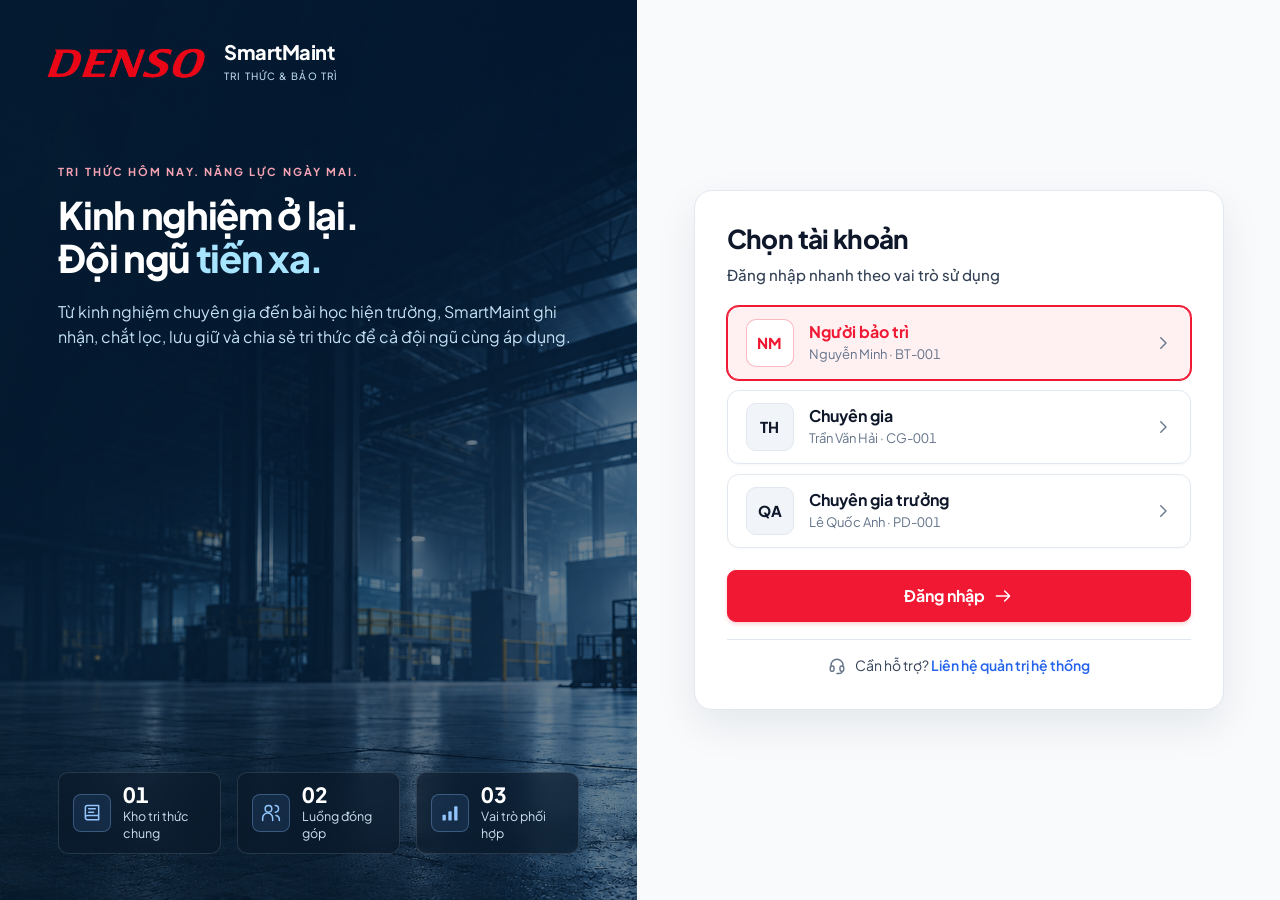
==== commit 1c70f928: "feat: cai tien giao dien ca bao tri chuan MES cong nghiep va nang cap UI he thong" ====
--- a/index.html
+++ b/index.html
@@ -6,6 +6,12 @@
     <meta name="theme-color" content="#142b3a" />
     <meta name="description" content="Prototype kho tri thức chuyên gia và hồ sơ bảo trì DENSO SmartMaint." />
     <title>DENSO SmartMaint · Tri thức & Bảo trì</title>
+    <link rel="icon" type="image/png" href="logonho.png?v=2" />
+    <link rel="shortcut icon" type="image/png" href="logonho.png?v=2" />
+    <link rel="apple-touch-icon" href="logonho.png?v=2" />
+    <link rel="preconnect" href="https://fonts.googleapis.com" />
+    <link rel="preconnect" href="https://fonts.gstatic.com" crossorigin />
+    <link href="https://fonts.googleapis.com/css2?family=Plus+Jakarta+Sans:ital,wght@0,400;0,500;0,600;0,700;0,800;1,400&display=swap" rel="stylesheet" />
     <link rel="stylesheet" href="styles.css" />
   </head>
   <body>
--- a/styles.css
+++ b/styles.css
@@ -9,7 +9,7 @@
 .tour-dialog .modal-footer { position: static; }
 .tour-screen { position: fixed; inset: 0; z-index: 300; background: transparent; }
 #tour-ring { position: fixed; z-index: 301; pointer-events: auto; padding: 0; background: transparent; cursor: pointer; border: 3px solid #ffcc6b; border-radius: 10px; box-shadow: 0 0 0 9999px #0a192d9e; }
-.tour-panel { position: fixed; bottom: 18px; right: 24px; z-index: 302; width: min(700px, calc(100vw - 48px)); max-height: 52vh; overflow-y: auto; background: #fff; color: #182a3b; border: 1px solid #c4d0da; border-top: 5px solid #c72935; border-radius: 16px; padding: 20px 24px; box-shadow: 0 16px 68px #0006; }
+.tour-panel { position: fixed; bottom: 18px; right: 24px; z-index: 302; width: min(700px, calc(100vw - 48px)); max-height: 52vh; overflow-y: auto; background: #fff; color: #182a3b; border: 1px solid #c4d0da; border-top: 5px solid var(--red); border-radius: 16px; padding: 20px 24px; box-shadow: 0 16px 68px #0006; }
 .tour-heading { display: flex; align-items: center; justify-content: space-between; gap: 10px; }
 .tour-chapter { color: #155c90; font-size: 14px; font-weight: 800; text-transform: uppercase; letter-spacing: .06em; }
 .tour-count { color: #5e6d7b; font-size: 14px; font-weight: 700; margin-left: auto; }
@@ -28,7 +28,7 @@
 .tour-briefing li::marker { color: var(--red); font-weight: 800; }
 .tour-briefing-note { padding: 12px 16px; border-radius: 8px; background: var(--blue-soft); color: var(--blue); font-size: 14px !important; }
 .tour-progress { height: 4px; background: #e5ebf0; border-radius: 4px; overflow: hidden; }
-.tour-progress span { display: block; height: 100%; background: #c72935; }
+.tour-progress span { display: block; height: 100%; background: var(--red); }
 .tour-controls { display: flex; gap: 10px; align-items: center; }
 .tour-controls .select { flex: 1; min-width: 0; width: 0; }
 .tour-controls .btn { flex: none; }
@@ -37,410 +37,733 @@
 @media(max-width:760px){.tour-panel--briefing { top: 50%; left: 10px; right: 10px; bottom: auto; transform: translateY(-50%); max-height: calc(100dvh - 20px); }.tour-panel--briefing .tour-briefing li{font-size:14px}.tour-panel--briefing .tour-briefing-summary{font-size:14px}.tour-panel--briefing .tour-controls{position:sticky;bottom:-16px;background:#fff;padding:12px 0 0}}
 :root {
   color-scheme: light;
-  font-family: "Segoe UI", Arial, sans-serif;
+  font-family: "Plus Jakarta Sans", -apple-system, BlinkMacSystemFont, "Segoe UI", Roboto, Helvetica, Arial, sans-serif;
   font-synthesis: none;
+  font-feature-settings: "cv02", "cv03", "cv04", "cv11";
   text-rendering: optimizeLegibility;
-  --bg: #f5f6f7;
+  --bg: #f8fafc;
   --surface: #ffffff;
-  --surface-soft: #f8fafb;
-  --ink: #182a3b;
-  --muted: #5e6d7b;
-  --line: #dce3e8;
-  --line-strong: #a5b2bf;
-  --navy: #172b3c;
-  --navy-light: #263e51;
-  --red: #c72935;
-  --red-hover: #ab1e29;
-  --red-soft: #fff0f0;
-  --blue: #155c90;
-  --blue-soft: #eef6fc;
-  --teal: #0b6d5c;
-  --teal-soft: #ebf7f2;
-  --amber: #83551a;
-  --amber-soft: #fff6e6;
-  --purple: #6d4598;
-  --purple-soft: #f5effb;
-  --radius: 12px;
-  --radius-sm: 7px;
-  --shadow: 0 2px 5px rgba(21, 41, 59, .025), 0 8px 24px rgba(21, 41, 59, .025);
-  --sidebar-width: 227px;
+  --surface-soft: #f1f5f9;
+  --ink: #0f172a;
+  --ink-secondary: #334155;
+  --muted: #64748b;
+  --line: #e2e8f0;
+  --line-strong: #cbd5e1;
+  --navy: #0f2744;
+  --navy-light: #1e3a5f;
+  --red: #F01833;
+  --red-hover: #d30f28;
+  --red-soft: #fff0f2;
+  --red-border: #fed7dc;
+  --blue: #2563eb;
+  --blue-hover: #1d4ed8;
+  --blue-soft: #eff6ff;
+  --blue-border: #bfdbfe;
+  --teal: #059669;
+  --teal-soft: #ecfdf5;
+  --teal-border: #a7f3d0;
+  --amber: #d97706;
+  --amber-soft: #fffbeb;
+  --amber-border: #fde68a;
+  --purple: #7c3aed;
+  --purple-soft: #f5f3ff;
+  --purple-border: #ddd6fe;
+  --radius: 10px;
+  --radius-sm: 8px;
+  --radius-lg: 14px;
+  --shadow-sm: 0 1px 2px 0 rgba(15, 23, 42, 0.05);
+  --shadow: 0 1px 3px 0 rgba(15, 23, 42, 0.06), 0 1px 2px -1px rgba(15, 23, 42, 0.06);
+  --shadow-md: 0 4px 6px -1px rgba(15, 23, 42, 0.07), 0 2px 4px -2px rgba(15, 23, 42, 0.07);
+  --shadow-lg: 0 10px 15px -3px rgba(15, 23, 42, 0.08), 0 4px 6px -4px rgba(15, 23, 42, 0.04);
+  --sidebar-width: 236px;
+  --topbar-height: 72px;
   --space-page: 28px;
-  --motion: 150ms ease;
+  --motion: 140ms cubic-bezier(0.16, 1, 0.3, 1);
 }
 * { box-sizing: border-box; }
 html { scroll-padding-top: 96px; }
-body { margin: 0; color: var(--ink); background: var(--bg); font-size: 16px; line-height: 1.55; min-width: 320px; }
+body { margin: 0; color: var(--ink); background: var(--bg); font-size: 15px; line-height: 1.55; min-width: 320px; font-variant-numeric: tabular-nums; }
 button, input, textarea, select { font: inherit; }
 button, input, textarea, select, a { -webkit-tap-highlight-color: transparent; }
-button { cursor: pointer; }
+button { cursor: pointer; color: inherit; }
 button, a, input, textarea, select, summary { touch-action: manipulation; }
-button { color: inherit; }
 a { color: var(--blue); text-underline-offset: 3px; }
 a:hover { color: var(--navy); }
-button:disabled, [aria-disabled="true"] { cursor: not-allowed; }
-button:disabled { opacity: .58; }
+button:disabled, [aria-disabled="true"] { cursor: not-allowed; opacity: .55; }
 button:focus-visible, a:focus-visible, input:focus-visible, textarea:focus-visible, select:focus-visible, summary:focus-visible, [tabindex]:focus-visible {
-  outline: 3px solid #246ea4; outline-offset: 3px; scroll-margin-block: 110px;
-}
+  outline: 2px solid var(--blue); outline-offset: 2px; scroll-margin-block: 110px;
+}
+#page-title:focus { outline: none; }
 [hidden] { display: none !important; }
 h1, h2, h3, h4, p { margin-top: 0; }
-h1, h2, h3, h4 { line-height: 1.3; color: var(--ink); overflow-wrap: break-word; }
-h1 { margin-bottom: 8px; font-size: clamp(26px, 2.3vw, 34px); letter-spacing: -.035em; font-weight: 700; }
-h2 { margin-bottom: 12px; font-size: 22px; letter-spacing: -.02em; }
-h3 { margin-bottom: 8px; font-size: 18px; letter-spacing: -.01em; }
-h4 { margin-bottom: 8px; font-size: 16px; }
+h1, h2, h3, h4 { line-height: 1.28; color: var(--ink); overflow-wrap: break-word; }
+h1 { margin-bottom: 8px; font-size: clamp(25px, 2.2vw, 32px); letter-spacing: -.03em; font-weight: 750; }
+h2 { margin-bottom: 12px; font-size: 20px; letter-spacing: -.02em; font-weight: 700; }
+h3 { margin-bottom: 8px; font-size: 17px; letter-spacing: -.01em; font-weight: 650; }
+h4 { margin-bottom: 8px; font-size: 15px; font-weight: 650; }
 p { margin-bottom: 14px; }
 p:last-child { margin-bottom: 0; }
 small { font-size: 13px; }
-strong, b { font-weight: 650; }
+strong, b { font-weight: 650; color: var(--ink); }
 ul, ol { padding-left: 22px; }
 li + li { margin-top: 6px; }
-svg { width: 20px; height: 20px; flex: none; vertical-align: middle; }
+svg { width: 19px; height: 19px; flex: none; vertical-align: middle; }
 img { max-width: 100%; }
 hr, .divider { border: 0; border-top: 1px solid var(--line); margin: 24px 0; }
-::selection { background: #d7eafa; color: #102c43; }
+::selection { background: #e0f2fe; color: #0369a1; }
 .muted, .subtext { color: var(--muted); }
-.subtext { font-size: 15px; max-width: 88ch; }
-.mono { font-family: "Consolas", "Courier New", monospace; font-size: .93em; }
+.subtext { font-size: 14.5px; max-width: 88ch; line-height: 1.5; }
+.mono { font-family: ui-monospace, SFMono-Regular, Menlo, Monaco, Consolas, "Liberation Mono", "Courier New", monospace; font-size: .92em; font-variant-numeric: tabular-nums; }
 .pre-line { white-space: pre-line; }
 .sr-only { position: absolute; width: 1px; height: 1px; padding: 0; margin: -1px; overflow: hidden; clip: rect(0, 0, 0, 0); white-space: nowrap; border: 0; }
-.skip-link { position: fixed; left: 16px; top: -80px; z-index: 200; padding: 12px 20px; background: white; color: var(--ink); border: 2px solid var(--blue); border-radius: 6px; }
+.skip-link { position: fixed; left: 16px; top: -80px; z-index: 200; padding: 12px 20px; background: white; color: var(--ink); border: 2px solid var(--blue); border-radius: 6px; font-weight: 600; }
 .skip-link:focus { top: 12px; }
 
 /* Persistent application shell */
 .app-shell { min-height: 100vh; }
-.sidebar-brand { position: fixed; z-index: 51; top: 0; left: 0; width: var(--sidebar-width); height: 96px; padding: 25px 16px 17px; background: #f0f4f7; border-right: 1px solid #d7e1e8; border-bottom: 1px solid #d7e1e8; }
-.sidebar-brand .brand { display: flex; align-items: center; gap: 5px; width: 100%; min-height: 53px; padding: 0; border: 0; background: transparent; color: var(--ink); text-align: left; }
+.sidebar-brand { position: fixed; z-index: 51; top: 0; left: 0; width: var(--sidebar-width); height: var(--topbar-height); padding: 0 16px; background: #ffffff; border-bottom: 1px solid var(--line); display: flex; align-items: center; transition: width 180ms ease; }
+.sidebar-brand .brand { display: flex; align-items: center; gap: 8px; width: 100%; height: 100%; padding: 0; border: 0; background: transparent; color: var(--ink); text-align: left; }
 .sidebar-brand .brand:hover .brand-copy { color: var(--red); }
-.sidebar { position: fixed; inset: 96px auto 0 0; z-index: 50; width: var(--sidebar-width); background: #f0f4f7; color: #344c5e; border-right: 1px solid #d7e1e8; display: flex; flex-direction: column; padding: 0 16px 16px; overflow-y: auto; overscroll-behavior: contain; transition: width 180ms ease, padding 180ms ease; }
+.sidebar { position: fixed; inset: var(--topbar-height) auto 0 0; z-index: 50; width: var(--sidebar-width); background: #ffffff; color: var(--ink-secondary); border-right: 1px solid var(--line); display: flex; flex-direction: column; padding: 12px 14px 16px; overflow-y: auto; overscroll-behavior: contain; transition: width 180ms ease, padding 180ms ease; }
 .brand { display: flex; align-items: center; gap: 12px; padding: 0 8px 24px; text-decoration: none; color: white; }
 .brand:hover { color: white; }
-.sidebar-brand-logo { display: block; width: 102px; height: auto; flex: none; }
-.sidebar-brand .brand-copy { color: #183246; font-size: 14px; font-weight: 650; line-height: 1.15; letter-spacing: -.025em; white-space: nowrap; }
-.sidebar-brand .brand-copy > span { color: #63798a; font-size: 8px; font-weight: 500; letter-spacing: .045em; margin-top: 3px; }
+.sidebar-brand-logo { display: block; width: 92px; height: auto; flex: none; }
+.sidebar-brand .brand-copy { color: var(--ink); font-size: 13.5px; font-weight: 750; line-height: 1.15; letter-spacing: -.02em; white-space: nowrap; }
+.sidebar-brand .brand-copy > span { color: var(--muted); font-size: 9px; font-weight: 600; letter-spacing: .05em; margin-top: 3px; display: block; }
 .brand-copy { min-width: 0; }
-.brand-copy strong, .brand-copy b { display: block; font-size: 20px; color: #fff; letter-spacing: .015em; line-height: 1.15; }
-.brand-copy span, .brand-copy small { display: block; color: #b0c1ce; font-size: 13px; margin-top: 5px; }
-.nav-heading { display: flex; align-items: center; justify-content: space-between; min-height: 61px; gap: 4px; }
-.nav-section-label { color: #567185; font-size: 12px; letter-spacing: .07em; font-weight: 700; text-transform: uppercase; padding: 14px 0 10px 12px; }
-.sidebar-toggle { display: inline-grid; place-items: center; flex: none; width: 32px; height: 32px; border: 1px solid #d4e0e8; border-radius: 7px; background: #fff; color: #48667b; }
-.sidebar-toggle:hover { background: #e2edf4; border-color: #afc6d6; color: #174a6c; }
-.sidebar-toggle svg { width: 17px; height: 17px; transform: rotate(180deg); }
-.nav-list { display: grid; gap: 5px; margin: 0; padding: 0; list-style: none; }
-.nav-item { width: 100%; min-height: 47px; border: 1px solid transparent; border-radius: 8px; display: flex; align-items: center; gap: 11px; background: transparent; color: #344c5e; text-align: left; text-decoration: none; padding: 10px 12px; font-size: 15px; line-height: 1.35; transition: background-color var(--motion), color var(--motion); }
-.nav-item:hover { color: #15374e; background: #e4edf3; }
-.nav-item.active { color: #173d56; background: #fff; border-color: #d4e2eb; box-shadow: inset 3px 0 0 var(--red), 0 2px 7px #173d560b; font-weight: 650; }
-.nav-item svg { width: 20px; height: 20px; opacity: .95; }
-.nav-item .badge, .nav-count, .count-badge { margin-left: auto; padding: 2px 7px; min-width: 24px; text-align: center; color: #fff; background: #bd2d39; border-color: transparent; border-radius: 5px; font-size: 13px; }
-.sidebar-bottom { margin-top: auto; padding-top: 24px; }
-.sidebar-bottom > .notice { margin-bottom: 16px; background: #fff; border-color: #d4e0e8; color: #344c5e; font-size: 13px; }
-.sidebar-bottom .footer-note { color: #617789; padding: 0 10px; }
-.user-card { display: flex; gap: 11px; align-items: center; border-top: 1px solid #d7e1e8; padding: 18px 8px 8px; min-width: 0; }
-.user-card strong { display: block; color: var(--ink); font-size: 15px; }
-.user-card small, .user-card .muted { display: block; color: #b6c7d4; font-size: 13px; }
-.user-card > div:not(.avatar) { flex: 1; min-width: 0; }
-.user-card .icon-btn { background: transparent; color: #cbdbe7; border-color: #ffffff25; }
-.avatar { width: 42px; height: 42px; display: inline-grid; place-items: center; flex: none; border-radius: 10px; color: #27516e; background: #e8f0f6; font-size: 14px; font-weight: 700; border: 1px solid #d7e3ec; }
-.sidebar .avatar { color: #244b66; background: #deebf3; border-color: #cbdde9; }
-.avatar-small { width: 32px; height: 32px; border-radius: 8px; font-size: 13px; }
+.brand-copy strong, .brand-copy b { display: block; font-size: 19px; color: #fff; letter-spacing: .01em; line-height: 1.15; }
+.brand-copy span, .brand-copy small { display: block; color: #cbd5e1; font-size: 12px; margin-top: 4px; }
+.nav-heading { display: flex; align-items: center; min-height: 36px; margin-bottom: 6px; }
+.nav-section-label { color: var(--muted); font-size: 11px; letter-spacing: .08em; font-weight: 750; text-transform: uppercase; padding: 6px 0 6px 10px; }
+.nav-list { display: grid; gap: 4px; margin: 0; padding: 0; list-style: none; }
+.nav-item { width: 100%; min-height: 44px; border: 1px solid transparent; border-radius: 8px; display: flex; align-items: center; gap: 11px; background: transparent; color: var(--ink-secondary); text-align: left; text-decoration: none; padding: 10px 12px; font-size: 14.5px; font-weight: 550; line-height: 1.35; transition: all var(--motion); }
+.nav-item:hover { color: var(--ink); background: var(--surface-soft); }
+.nav-item.active { color: var(--ink); background: var(--surface); border-color: var(--line); box-shadow: inset 3.5px 0 0 var(--red), var(--shadow-sm); font-weight: 650; }
+.nav-item svg { width: 19px; height: 19px; opacity: .85; }
+.nav-item.active svg { opacity: 1; color: var(--red); }
+.nav-item .badge, .nav-count, .count-badge { margin-left: auto; padding: 2px 7px; min-width: 22px; text-align: center; color: #fff; background: var(--red); border-color: transparent; border-radius: 5px; font-size: 12px; font-weight: 700; }
+.sidebar-bottom { margin-top: auto; padding-top: 14px; }
+.sidebar-collapse-row { display: flex; align-items: center; width: 100%; margin-bottom: 8px; }
+.sidebar-toggle { display: inline-flex; align-items: center; justify-content: center; gap: 8px; width: 100%; height: 38px; padding: 0 12px; border: 1px solid var(--line); border-radius: 8px; background: var(--bg); color: var(--ink-secondary); font-size: 13.5px; font-weight: 600; cursor: pointer; transition: all var(--motion); }
+.sidebar-toggle:hover { background: #e2e8f0; color: var(--ink); border-color: var(--line-strong); }
+.sidebar-toggle-icon { display: inline-grid; place-items: center; flex: none; width: 16px; height: 16px; }
+.sidebar-toggle-icon svg { width: 15px; height: 15px; transform: rotate(180deg); transition: transform var(--motion); }
+.sidebar-toggle-text { font-size: 13px; font-weight: 600; white-space: nowrap; }
+.sidebar-bottom > .notice { margin-bottom: 14px; background: var(--surface-soft); border-color: var(--line); color: var(--ink-secondary); font-size: 13px; }
+.sidebar-bottom .footer-note { color: var(--muted); padding: 0 8px; }
+.user-card { display: flex; align-items: center; justify-content: space-between; gap: 6px; border-top: 1px solid var(--line); padding: 10px 0 2px; min-width: 0; }
+.user-card-main { display: flex; align-items: center; gap: 10px; flex: 1; min-width: 0; padding: 6px 8px; border: 1px solid transparent; border-radius: 8px; background: transparent; color: inherit; text-align: left; cursor: pointer; transition: all var(--motion); }
+.user-card-main:hover { color: var(--ink); background: var(--surface-soft); border-color: var(--line); }
+.user-copy { min-width: 0; flex: 1; overflow: hidden; }
+.user-copy strong { display: block; color: var(--ink); font-size: 14px; font-weight: 700; line-height: 1.25; white-space: nowrap; overflow: hidden; text-overflow: ellipsis; }
+.user-copy .source-meta { display: block; color: var(--muted); font-size: 12px; line-height: 1.25; margin-top: 2px; white-space: nowrap; overflow: hidden; text-overflow: ellipsis; }
+.user-logout-btn { display: inline-grid; place-items: center; flex: none; width: 34px; height: 34px; border: 1px solid var(--line); border-radius: 8px; background: var(--bg); color: var(--muted); cursor: pointer; transition: all var(--motion); }
+.user-logout-btn:hover { background: #fee2e2; color: var(--red); border-color: #fca5a5; }
+.user-logout-btn svg { width: 16px; height: 16px; }
+.avatar { width: 40px; height: 40px; display: inline-grid; place-items: center; flex: none; border-radius: 8px; color: var(--navy); background: #e2e8f0; font-size: 13.5px; font-weight: 750; border: 1px solid var(--line-strong); }
+.sidebar .avatar { color: var(--navy); background: #f1f5f9; border-color: var(--line); }
+.avatar-small { width: 30px; height: 30px; border-radius: 6px; font-size: 12px; }
 .app-main { margin-left: var(--sidebar-width); min-height: 100vh; min-width: 0; }
 @media (min-width: 1001px) {
-  .app-shell.sidebar-collapsed .sidebar { width: 72px; padding-inline: 10px; }
-  .app-shell.sidebar-collapsed .app-main { margin-left: 72px; }
-  .app-shell.sidebar-collapsed .topbar { padding-left: calc(var(--space-page) + 155px); }
-  .app-shell.sidebar-collapsed .nav-heading { justify-content: center; }
+  .app-shell.sidebar-collapsed .sidebar-brand { width: 68px; padding: 0 8px; justify-content: center; border-right: none; }
+  .app-shell.sidebar-collapsed .sidebar-brand .brand { justify-content: center; }
+  .app-shell.sidebar-collapsed .sidebar-brand .brand-copy { display: none; }
+  .app-shell.sidebar-collapsed .sidebar-brand-logo { width: 50px; }
+  .app-shell.sidebar-collapsed .sidebar { width: 68px; padding-inline: 8px; }
+  .app-shell.sidebar-collapsed .app-main { margin-left: 68px; }
+  .app-shell.sidebar-collapsed .topbar { padding-left: var(--space-page); }
+  .app-shell.sidebar-collapsed .nav-heading { display: none; }
   .app-shell.sidebar-collapsed .nav-section-label,
   .app-shell.sidebar-collapsed .nav-text,
-  .app-shell.sidebar-collapsed .user-copy,
-  .app-shell.sidebar-collapsed .user-chevron { display: none; }
-  .app-shell.sidebar-collapsed .sidebar-toggle svg { transform: none; }
+  .app-shell.sidebar-collapsed .user-copy { display: none; }
+  .app-shell.sidebar-collapsed .sidebar-collapse-row { justify-content: center; padding: 0 0 6px; margin-bottom: 6px; }
+  .app-shell.sidebar-collapsed .sidebar-toggle { width: 36px; height: 36px; min-height: 36px; padding: 0; border-radius: 8px; }
+  .app-shell.sidebar-collapsed .sidebar-toggle-text { display: none; }
+  .app-shell.sidebar-collapsed .sidebar-toggle-icon svg { transform: none; }
   .app-shell.sidebar-collapsed .nav-item { position: relative; justify-content: center; padding-inline: 0; }
-  .app-shell.sidebar-collapsed .nav-item .count-badge { position: absolute; top: 1px; right: 1px; min-width: 16px; height: 16px; margin: 0; padding: 0 3px; font-size: 10px; line-height: 16px; }
-  .app-shell.sidebar-collapsed .sidebar-bottom .user-card { justify-content: center; padding: 16px 0 4px; }
-  .app-shell.sidebar-collapsed .sidebar-bottom .avatar { width: 42px; height: 42px; }
-}
-.topbar { position: sticky; top: 0; z-index: 30; display: flex; align-items: center; justify-content: space-between; gap: 20px; min-height: 78px; padding: 14px var(--space-page); border-bottom: 1px solid var(--line); background: rgba(255, 255, 255, .97); }
-.breadcrumbs { display: flex; align-items: center; flex-wrap: wrap; gap: 9px; font-size: 14px; color: var(--muted); min-width: 0; }
+  .app-shell.sidebar-collapsed .nav-item .count-badge { position: absolute; top: 2px; right: 2px; min-width: 16px; height: 16px; margin: 0; padding: 0 3px; font-size: 10px; line-height: 16px; }
+  .app-shell.sidebar-collapsed .sidebar-bottom .user-card { flex-direction: column; align-items: center; justify-content: center; padding: 10px 0 0; gap: 8px; }
+  .app-shell.sidebar-collapsed .sidebar-bottom .user-card-main { padding: 0; justify-content: center; border: none; }
+  .app-shell.sidebar-collapsed .sidebar-bottom .avatar { width: 40px; height: 40px; }
+  .app-shell.sidebar-collapsed .sidebar-bottom .user-logout-btn { width: 36px; height: 36px; }
+}
+.topbar { position: sticky; top: 0; z-index: 30; display: flex; align-items: center; justify-content: space-between; gap: 20px; height: var(--topbar-height); min-height: var(--topbar-height); padding: 0 var(--space-page); border-bottom: 1px solid var(--line); background: rgba(255, 255, 255, .96); backdrop-filter: blur(8px); }
+.breadcrumbs { display: flex; align-items: center; flex-wrap: wrap; gap: 8px; font-size: 14px; color: var(--muted); min-width: 0; }
 .breadcrumbs strong, .breadcrumbs b { color: var(--ink); font-weight: 650; }
-.breadcrumbs svg { width: 16px; height: 16px; color: #758b9d; }
-.topbar-actions { display: flex; align-items: center; gap: 12px; flex: none; }
-.topbar-actions .badge { font-size: 13px; }
+.breadcrumbs svg { width: 15px; height: 15px; color: var(--muted); }
+.topbar-actions { display: flex; align-items: center; gap: 10px; flex: none; }
+.topbar-actions .badge { font-size: 12.5px; }
 .content { width: 100%; max-width: 1540px; margin: 0 auto; padding: 26px var(--space-page) 44px; min-width: 0; }
-.topbar-save-state { white-space: nowrap; padding-right: 14px; border-right: 1px solid var(--line); }
+.topbar-save-state { white-space: nowrap; padding-right: 12px; border-right: 1px solid var(--line); font-size: 13px; color: var(--muted); display: inline-flex; align-items: center; gap: 6px; }
+.topbar-save-state::before { content: ""; display: inline-block; width: 7px; height: 7px; border-radius: 50%; background: var(--teal); }
+.topbar-save-state.save-error::before { background: var(--red); }
 .mobile-menu { display: none; }
 .sidebar-overlay { display: none; }
-.page-head { display: flex; align-items: flex-start; justify-content: space-between; gap: 22px; margin-bottom: 22px; }
-.page-head > :first-child { min-width: 0; }
-.page-head .subtext { margin-top: 8px; margin-bottom: 0; }
-.page-head .actions { padding-top: 5px; justify-content: flex-end; flex: none; }
-.eyebrow { color: var(--red); font-size: 13px; font-weight: 700; letter-spacing: .085em; text-transform: uppercase; margin-bottom: 8px; }
-.footer-note { font-size: 13px; color: var(--muted); line-height: 1.6; margin-top: 16px; }
+.page-head { display: flex; align-items: center; justify-content: space-between; gap: 16px; margin-bottom: 20px; min-height: 42px; }
+.page-head:empty { display: none; margin: 0; }
+.page-head h1 { margin: 0; font-size: 24px; font-weight: 700; color: var(--ink); letter-spacing: -0.025em; line-height: 1.25; }
+.page-head .actions { padding-top: 0; justify-content: flex-end; flex: none; margin-left: auto; display: flex; align-items: center; gap: 10px; }
+.eyebrow {
+  display: block;
+  font-size: 11.5px;
+  font-weight: 700;
+  letter-spacing: 0.08em;
+  text-transform: uppercase;
+  color: var(--red);
+  margin-bottom: 5px;
+}
+.page-head .subtext {
+  margin: 5px 0 0;
+  font-size: 13.5px;
+  color: var(--muted);
+  line-height: 1.45;
+}
 
 /* Buttons, state, and feedback */
 .actions { display: flex; align-items: center; flex-wrap: wrap; gap: 10px; }
-.btn { display: inline-flex; align-items: center; justify-content: center; gap: 9px; min-height: 44px; padding: 10px 17px; border-radius: var(--radius-sm); border: 1px solid #b8c4ce; background: white; color: #2d455a; text-align: center; text-decoration: none; font-size: 15px; font-weight: 650; line-height: 1.35; transition: color var(--motion), border-color var(--motion), background-color var(--motion), box-shadow var(--motion); }
-.btn:hover { background: #f2f6f9; border-color: #8ca0af; color: #19364d; }
-.btn:active { background: #e6edf3; }
-.btn svg { width: 18px; height: 18px; }
-.btn-primary { color: white; background: var(--red); border-color: var(--red); box-shadow: 0 2px 3px #a81b2410; }
-.btn-primary:hover { color: white; background: var(--red-hover); border-color: var(--red-hover); }
-.btn-primary:active { background: #921c25; }
-.btn-secondary { background: white; }
+.btn { display: inline-flex; align-items: center; justify-content: center; gap: 8px; min-height: 42px; padding: 9px 18px; border-radius: var(--radius-sm); border: 1px solid var(--line-strong); background: #ffffff; color: var(--ink-secondary); text-align: center; text-decoration: none; font-size: 14.5px; font-weight: 600; line-height: 1.35; font-variant-numeric: tabular-nums; transition: all var(--motion); }
+.btn:hover { background: var(--surface-soft); border-color: var(--muted); color: var(--ink); }
+.btn:active { background: #e2e8f0; transform: translateY(0.5px); }
+.btn svg { width: 17px; height: 17px; }
+.btn-primary { color: #ffffff; background: var(--red); border-color: var(--red); box-shadow: 0 1px 2px rgba(240, 24, 51, 0.2); }
+.btn-primary:hover { color: #ffffff; background: var(--red-hover); border-color: var(--red-hover); box-shadow: 0 2px 4px rgba(240, 24, 51, 0.25); }
+.btn-primary:active { background: #b80c21; }
+.btn-secondary { background: #ffffff; color: var(--ink); }
 .btn-ghost { background: transparent; border-color: transparent; color: var(--blue); box-shadow: none; }
-.btn-ghost:hover { background: var(--blue-soft); border-color: transparent; color: #12446c; }
-.btn-danger { border-color: #edb7ba; background: #fff6f6; color: #a3202a; }
-.btn-danger:hover { border-color: #d6868b; background: #ffe9ea; color: #8a1c25; }
-.btn-small { min-height: 44px; padding: 8px 12px; font-size: 14px; }
+.btn-ghost:hover { background: var(--blue-soft); border-color: transparent; color: var(--blue-hover); }
+.btn-danger { border-color: var(--red-border); background: var(--red-soft); color: var(--red); }
+.btn-danger:hover { border-color: #f87171; background: #fee2e2; color: #991b1b; }
+.btn-small { min-height: 36px; padding: 6px 13px; font-size: 13.5px; border-radius: 6px; }
 .btn:disabled:hover { background: inherit; }
 .btn-primary:disabled:hover { background: var(--red); color: #fff; border-color: var(--red); }
-.icon-btn { position: relative; width: 44px; min-width: 44px; min-height: 44px; border: 1px solid var(--line); border-radius: 8px; background: #fff; color: #4c6274; display: inline-grid; place-items: center; transition: background-color var(--motion); }
-.icon-btn:hover { background: #edf3f7; border-color: #b8c8d4; }
-.icon-btn .badge { position: absolute; right: -5px; top: -6px; padding: 1px 6px; min-width: 21px; font-size: 13px; background: var(--red); color: white; border: 2px solid white; }
-.badge { display: inline-flex; align-items: center; justify-content: center; gap: 5px; width: fit-content; max-width: 100%; border-radius: 5px; padding: 4px 9px; background: #eff2f5; border: 1px solid #e0e6eb; color: #465c6e; font-size: 13px; font-weight: 600; line-height: 1.4; vertical-align: middle; overflow-wrap: anywhere; }
-.badge svg { width: 14px; height: 14px; }
-.badge-neutral { background: #eff2f5; border-color: #e0e6eb; color: #465c6e; }
-.badge-blue { background: #ecf4fc; border-color: #d5e7f7; color: #225d8c; }
-.badge-green { background: #eaf6f0; border-color: #cce8dc; color: #176749; }
-.badge-amber { background: #fff4df; border-color: #f0dfb9; color: #7a5015; }
-.badge-red { background: #fff0f0; border-color: #f5d0d3; color: #a12530; }
-.badge-purple { background: #f3eef9; border-color: #e4d8f0; color: #684590; }
-.notice { border: 1px solid #d7e3ec; border-left: 3px solid #4e82a8; background: #f2f7fb; border-radius: 8px; padding: 15px 17px; margin-bottom: 20px; color: #31536b; font-size: 15px; line-height: 1.6; overflow-wrap: break-word; }
-.notice p + p { margin-top: 9px; }
+.icon-btn { position: relative; width: 40px; min-width: 40px; min-height: 40px; border: 1px solid var(--line); border-radius: 8px; background: #ffffff; color: var(--muted); display: inline-grid; place-items: center; transition: all var(--motion); }
+.icon-btn:hover { background: var(--surface-soft); border-color: var(--line-strong); color: var(--ink); }
+.icon-btn .badge { position: absolute; right: -5px; top: -6px; padding: 1px 6px; min-width: 20px; font-size: 12px; background: var(--red); color: white; border: 2px solid white; }
+.badge { display: inline-flex; align-items: center; justify-content: center; gap: 5px; width: fit-content; max-width: 100%; border-radius: 6px; padding: 3px 9px; background: var(--surface-soft); border: 1px solid var(--line); color: var(--ink-secondary); font-size: 12.5px; font-weight: 650; line-height: 1.4; vertical-align: middle; overflow-wrap: anywhere; font-variant-numeric: tabular-nums; }
+.badge svg { width: 13px; height: 13px; }
+.badge-neutral { background: #f1f5f9; border-color: #e2e8f0; color: #475569; }
+.badge-blue { background: var(--blue-soft); border-color: var(--blue-border); color: #1d4ed8; }
+.badge-green { background: var(--teal-soft); border-color: var(--teal-border); color: #047857; }
+.badge-amber { background: var(--amber-soft); border-color: var(--amber-border); color: #b45309; }
+.badge-red { background: var(--red-soft); border-color: var(--red-border); color: var(--red); }
+.badge-purple { background: var(--purple-soft); border-color: var(--purple-border); color: #6d28d9; }
+.notice { border: 1px solid var(--line); border-left: 3.5px solid var(--blue); background: var(--surface-soft); border-radius: 8px; padding: 14px 17px; margin-bottom: 18px; color: var(--ink-secondary); font-size: 14.5px; line-height: 1.55; overflow-wrap: break-word; }
+.notice p + p { margin-top: 8px; }
 .notice .actions { margin-top: 12px; }
 .notice > svg { margin-right: 6px; }
-.notice-info { border-color: #d4e5f2; border-left-color: #3b79a8; background: #f0f7fc; color: #31546d; }
-.notice-warning { border-color: #edd8ad; border-left-color: #b78227; background: #fff9ed; color: #79551d; }
-.notice-success { border-color: #cce6d9; border-left-color: #3a8b6e; background: #eff8f3; color: #27634f; }
-.notice-danger { border-color: #ecc6ca; border-left-color: #bc3b46; background: #fff3f4; color: #8b323b; }
+.notice-info { border-color: var(--blue-border); border-left-color: var(--blue); background: var(--blue-soft); color: #1e3a8a; }
+.notice-warning { border-color: var(--amber-border); border-left-color: var(--amber); background: var(--amber-soft); color: #78350f; }
+.notice-success { border-color: var(--teal-border); border-left-color: var(--teal); background: var(--teal-soft); color: #064e3b; }
+.notice-danger { border-color: var(--red-border); border-left-color: var(--red); background: var(--red-soft); color: #7f1d1d; }
 .notice:last-child { margin-bottom: 0; }
-.error-summary { display: block; margin: 0 0 18px; padding: 14px 17px; background: #fff1f2; border: 1px solid #d38b92; border-left: 4px solid #bc3040; border-radius: 7px; color: #942230; font-weight: 600; }
+.error-summary { display: block; margin: 0 0 18px; padding: 13px 16px; background: var(--red-soft); border: 1px solid var(--red-border); border-left: 4px solid var(--red); border-radius: 7px; color: #991b1b; font-weight: 600; font-size: 14px; }
 .error-summary:empty { display: none; }
-.save-state { display: inline-flex; align-items: center; gap: 7px; color: #466c5d; font-size: 13px; min-height: 25px; }
-.save-state[data-state="saving"], .save-state.pending { color: #7d622e; }
-.save-state[data-state="error"], .save-state.error { color: #ad2633; }
-.save-state svg { width: 16px; height: 16px; }
+.save-state { display: inline-flex; align-items: center; gap: 7px; color: var(--teal); font-size: 13px; font-weight: 550; min-height: 25px; }
+.save-state[data-state="saving"], .save-state.pending { color: var(--amber); }
+.save-state[data-state="error"], .save-state.error { color: var(--red); }
+.save-state svg { width: 15px; height: 15px; }
 .row-between { display: flex; justify-content: space-between; align-items: center; flex-wrap: wrap; gap: 12px; }
-.text-link { min-height: 44px; display: inline-flex; align-items: center; gap: 7px; padding: 8px 0; background: transparent; border: 0; color: var(--blue); text-decoration: none; text-align: left; font-size: 14px; font-weight: 600; }
-.text-link:hover { color: #133b58; text-decoration: underline; }
-.text-link svg { width: 17px; height: 17px; }
+.text-link { min-height: 42px; display: inline-flex; align-items: center; gap: 6px; padding: 6px 0; background: transparent; border: 0; color: var(--blue); text-decoration: none; text-align: left; font-size: 14.5px; font-weight: 600; }
+.text-link:hover { color: var(--navy); text-decoration: underline; }
+.text-link svg { width: 16px; height: 16px; }
 .pill-list { display: flex; align-items: center; flex-wrap: wrap; gap: 8px; }
-.context-tag { display: inline-flex; align-items: center; gap: 6px; padding: 5px 9px; border: 1px solid #dce5ec; border-radius: 6px; background: #f6f9fb; color: #4b6578; font-size: 13px; line-height: 1.4; }
-.context-tag svg { width: 15px; height: 15px; }
+.context-tag { display: inline-flex; align-items: center; gap: 6px; padding: 5px 9px; border: 1px solid var(--line); border-radius: 6px; background: var(--surface-soft); color: var(--ink-secondary); font-size: 13px; line-height: 1.4; }
+.context-tag svg { width: 14px; height: 14px; }
 
 /* Cards, columns and operational summaries */
-.card { background: var(--surface); border: 1px solid var(--line); border-radius: var(--radius); box-shadow: var(--shadow); min-width: 0; overflow-wrap: break-word; }
-.card-head { display: flex; justify-content: space-between; align-items: center; gap: 16px; padding: 18px 21px; border-bottom: 1px solid #e6ebef; }
+.card { background: var(--surface); border: 1px solid var(--line); border-radius: var(--radius); box-shadow: var(--shadow-sm); min-width: 0; overflow-wrap: break-word; }
+.card-head { display: flex; justify-content: space-between; align-items: center; gap: 16px; padding: 16px 20px; border-bottom: 1px solid var(--line); }
 .card-head h2, .card-head h3, .card-head .section-title { margin: 0; }
 .card-head > div { min-width: 0; }
-.card-head .subtext { margin-top: 6px; }
-.card-body { padding: 21px; min-width: 0; }
+.card-head .subtext { margin-top: 5px; }
+.card-body { padding: 20px; min-width: 0; }
 .card > .card-body:first-child { border-radius: inherit; }
 .card + .card { margin-top: 20px; }
-.stack { display: grid; gap: 20px; min-width: 0; align-content: start; }
+.stack { display: grid; gap: 18px; min-width: 0; align-content: start; }
 .stack > .card + .card, .grid-2 > .card + .card, .grid-3 > .card + .card, .dashboard-grid > .card + .card, .split-layout > .card + .card { margin-top: 0; }
 .stack > .notice { margin-bottom: 0; }
 .stack > .field, .stack > h2, .stack > h3, .stack > .section-title { margin-bottom: 0; }
-.section-title { font-size: 18px; font-weight: 650; margin-bottom: 16px; }
-.grid-2, .grid-3, .form-grid, .dashboard-grid, .split-layout, .stat-grid { display: grid; gap: 20px; min-width: 0; }
+.section-title { font-size: 17px; font-weight: 700; margin-bottom: 14px; color: var(--ink); }
+.grid-2, .grid-3, .form-grid, .dashboard-grid, .split-layout, .stat-grid { display: grid; gap: 18px; min-width: 0; }
 .grid-2, .form-grid { grid-template-columns: repeat(2, minmax(0, 1fr)); }
 .grid-3 { grid-template-columns: repeat(3, minmax(0, 1fr)); }
-.dashboard-grid { grid-template-columns: minmax(0, 1.8fr) minmax(300px, .9fr); align-items: start; }
-.split-layout { grid-template-columns: minmax(0, 1fr) 330px; align-items: start; }
-.split-layout > *, .dashboard-grid > *, .grid-2 > *, .grid-3 > *, .form-grid > * { min-width: 0; }
+.dashboard-grid { grid-template-columns: minmax(0, 1.75fr) minmax(320px, 1fr); align-items: stretch; }
+.dashboard-grid > * { min-width: 0; }
+.dashboard-card { height: 480px; display: flex; flex-direction: column; overflow: hidden; }
+.dashboard-card .card-head { flex: none; min-height: 64px; height: 64px; padding: 0 20px; display: flex; align-items: center; justify-content: space-between; border-bottom: 1px solid var(--line); box-sizing: border-box; }
+.dashboard-card .card-head h2 { margin: 0; font-size: 18px; font-weight: 700; color: var(--ink); line-height: 1.25; }
+.dashboard-card--half .card-head { min-height: 54px; height: 54px; }
+.dashboard-card .card-scroll-body { flex: 1; min-height: 0; overflow-y: auto; overscroll-behavior: contain; }
+.dashboard-grid aside .card-scroll-body.card-body { padding: 14px 20px 16px; }
+.dashboard-grid .dashboard-card--half { height: calc((480px - 18px) / 2); }
+.card-scroll-body::-webkit-scrollbar { width: 6px; }
+.card-scroll-body::-webkit-scrollbar-track { background: transparent; }
+.card-scroll-body::-webkit-scrollbar-thumb { background: var(--line-strong); border-radius: 4px; }
+.card-scroll-body::-webkit-scrollbar-thumb:hover { background: var(--muted); }
+.card-scroll-body { scrollbar-width: thin; scrollbar-color: var(--line-strong) transparent; }
 .span-2 { grid-column: 1 / -1; }
-.stat-grid { grid-template-columns: repeat(4, minmax(0, 1fr)); margin-bottom: 20px; gap: 14px; }
-.stat-card { position: relative; border: 1px solid var(--line); background: #fff; border-radius: var(--radius); padding: 17px 19px; min-width: 0; }
-.stat-card-action { display: block; width: 100%; color: inherit; font: inherit; text-align: left; cursor: pointer; transition: border-color var(--motion), box-shadow var(--motion), transform var(--motion), background-color var(--motion); }
-.stat-card-action:hover { border-color: #9db5c8; background: #fbfdff; box-shadow: 0 5px 16px rgba(29, 56, 77, .08); transform: translateY(-1px); }
-.stat-card-action:focus-visible { outline: 3px solid rgba(36, 100, 154, .28); outline-offset: 2px; }
-.stat-card svg { float: right; width: 21px; height: 21px; color: #72899b; }
-.metric-value { font-size: 31px; line-height: 1.15; color: #233e53; font-weight: 700; letter-spacing: -.045em; margin: 10px 0 5px; }
-.metric-label { font-size: 14px; font-weight: 600; color: #5b6c79; }
-.stat-card .muted, .stat-card small { font-size: 13px; }
-.quick-action { display: flex; align-items: center; gap: 14px; width: 100%; min-height: 80px; padding: 17px; text-decoration: none; text-align: left; color: var(--ink); background: #fff; border: 1px solid var(--line); border-radius: 9px; transition: border-color var(--motion), background-color var(--motion); }
-.quick-action:hover { background: #f7fafc; border-color: #abc1d1; }
-.quick-action > svg { width: 23px; height: 23px; color: var(--red); }
+.stat-grid { grid-template-columns: repeat(4, minmax(0, 1fr)); margin-bottom: 22px; gap: 14px; }
+.stat-card { position: relative; border: 1px solid var(--line); background: #ffffff; border-radius: var(--radius); padding: 18px 20px; min-width: 0; box-shadow: var(--shadow-sm); }
+.stat-card-action { display: block; width: 100%; color: inherit; font: inherit; text-align: left; cursor: pointer; transition: all var(--motion); }
+.stat-card-action:hover { border-color: var(--line-strong); background: #ffffff; box-shadow: var(--shadow-md); transform: translateY(-1px); }
+.stat-card-action:focus-visible { outline: 2px solid var(--blue); outline-offset: 2px; }
+.stat-card svg { float: right; width: 20px; height: 20px; color: var(--muted); }
+.stat-card-action:hover svg { color: var(--blue); }
+.metric-value { font-size: 30px; line-height: 1.15; color: var(--ink); font-weight: 750; letter-spacing: -.03em; margin: 9px 0 4px; font-variant-numeric: tabular-nums; }
+.metric-label { font-size: 13.5px; font-weight: 650; color: var(--muted); }
+.stat-card .muted, .stat-card small { font-size: 12.5px; color: var(--muted); }
+.quick-action { display: flex; align-items: center; gap: 14px; width: 100%; min-height: 76px; padding: 16px 18px; text-decoration: none; text-align: left; color: var(--ink); background: #fff; border: 1px solid var(--line); border-radius: 9px; box-shadow: var(--shadow-sm); transition: all var(--motion); }
+.quick-action:hover { background: var(--surface-soft); border-color: var(--line-strong); box-shadow: var(--shadow-md); }
+.quick-action > svg { width: 22px; height: 22px; color: var(--red); }
 .quick-action > div { flex: 1; min-width: 0; }
-.quick-action strong { display: block; font-size: 16px; }
-.quick-action small, .quick-action .muted { display: block; font-size: 13px; font-weight: 400; margin-top: 4px; }
+.quick-action strong { display: block; font-size: 15.5px; font-weight: 650; }
+.quick-action small, .quick-action .muted { display: block; font-size: 13px; font-weight: 400; margin-top: 3px; color: var(--muted); }
 .quick-action + .quick-action { margin-top: 10px; }
-.status-strip { display: flex; align-items: stretch; gap: 0; border: 1px solid var(--line); border-radius: 10px; background: #fff; margin-bottom: 22px; overflow: hidden; }
-.status-strip > * { flex: 1; min-width: 0; padding: 15px 19px; border-right: 1px solid var(--line); }
+.status-strip { display: flex; align-items: stretch; gap: 0; border: 1px solid var(--line); border-radius: 9px; background: #ffffff; margin-bottom: 22px; overflow: hidden; box-shadow: var(--shadow-sm); }
+.status-strip > * { flex: 1; min-width: 0; padding: 14px 18px; border-right: 1px solid var(--line); }
 .status-strip > :last-child { border-right: 0; }
-.status-strip small, .status-strip .muted { display: block; font-size: 13px; margin-bottom: 7px; }
-.status-strip .badge { font-size: 14px; }
-.kv-list { display: grid; gap: 0; margin: 0; font-size: 15px; }
-.kv-list > div { display: grid; grid-template-columns: minmax(100px, .7fr) minmax(0, 1.3fr); gap: 15px; padding: 11px 0; border-bottom: 1px solid #e8edf1; }
+.status-strip small, .status-strip .muted { display: block; font-size: 12.5px; margin-bottom: 6px; color: var(--muted); font-weight: 600; text-transform: uppercase; letter-spacing: 0.04em; }
+.status-strip .badge { font-size: 13.5px; }
+.kv-list { display: grid; gap: 0; margin: 0; font-size: 14.5px; }
+.kv-list > div { display: grid; grid-template-columns: minmax(110px, .75fr) minmax(0, 1.25fr); gap: 14px; padding: 11px 0; border-bottom: 1px solid var(--line); }
 .kv-list > div:first-child { padding-top: 0; }
 .kv-list > div:last-child { border-bottom: 0; padding-bottom: 0; }
-.kv-list dt { color: var(--muted); }
-.kv-list dd { margin: 0; overflow-wrap: break-word; font-weight: 500; }
-.kv-list:has(> dt) { grid-template-columns: minmax(80px, .8fr) minmax(0, 1.2fr); gap: 12px 16px; }
-.kv-list > dt, .kv-list > dd { padding-bottom: 10px; border-bottom: 1px solid #e8edf1; }
+.kv-list dt { color: var(--muted); font-weight: 500; font-size: 13.5px; }
+.kv-list dd { margin: 0; overflow-wrap: break-word; font-weight: 600; color: var(--ink); }
+.kv-list:has(> dt) { grid-template-columns: minmax(90px, .8fr) minmax(0, 1.2fr); gap: 10px 14px; }
+.kv-list > dt, .kv-list > dd { padding-bottom: 10px; border-bottom: 1px solid var(--line); }
 .kv-list > dt:nth-last-child(2), .kv-list > dd:last-child { border-bottom: 0; padding-bottom: 0; }
-.review-queue-count { display: inline-grid; place-items: center; min-width: 31px; height: 31px; padding: 0 8px; border-radius: 7px; background: #fff0f0; color: #a92632; font-size: 15px; font-weight: 700; }
-.mini-chart { display: flex; align-items: flex-end; justify-content: space-between; gap: 8px; min-height: 110px; padding-top: 14px; }
-.mini-chart > div { display: flex; flex: 1; align-items: center; flex-direction: column; justify-content: flex-end; min-width: 0; min-height: 100px; color: var(--muted); font-size: 13px; }
-.mini-chart .bar, .mini-chart > div > i { display: block; width: min(100%, 32px); background: #c6dbe7; border-radius: 5px 5px 0 0; margin-bottom: 8px; }
-.mini-chart .bar.active, .mini-chart > div:last-child > i { background: #3a789a; }
+.review-queue-count { display: inline-grid; place-items: center; min-width: 28px; height: 28px; padding: 0 7px; border-radius: 6px; background: var(--red-soft); color: var(--red); font-size: 14px; font-weight: 750; }
 
 /* Inputs and guided capture */
-.field { display: flex; flex-direction: column; gap: 7px; min-width: 0; margin-bottom: 18px; }
+.field { display: flex; flex-direction: column; gap: 6px; min-width: 0; margin-bottom: 16px; }
 .form-grid > .field { margin-bottom: 0; }
-.form-grid { margin-bottom: 20px; }
-.field-label, .field > label { display: block; color: #344c5f; font-size: 14px; font-weight: 650; line-height: 1.45; }
+.form-grid { margin-bottom: 18px; }
+.field-label, .field > label { display: block; color: var(--ink-secondary); font-size: 13.5px; font-weight: 650; line-height: 1.4; }
 .field-label .muted { font-weight: 400; }
-.field label em { color: var(--red); font-style: normal; }
-.input, .textarea, .select, .field input:not([type="checkbox"]):not([type="radio"]), .field textarea, .field select { width: 100%; min-width: 0; min-height: 46px; border: 1px solid var(--line-strong); border-radius: var(--radius-sm); background: white; color: var(--ink); padding: 10px 12px; font-size: 16px; line-height: 1.5; transition: border-color var(--motion), box-shadow var(--motion); }
-.input:hover, .textarea:hover, .select:hover { border-color: #778f9f; }
-.input:focus, .textarea:focus, .select:focus, .field input:focus, .field textarea:focus, .field select:focus { border-color: #3179ac; box-shadow: 0 0 0 3px #397fa513; }
-.textarea, .field textarea { min-height: 120px; resize: vertical; }
-.textarea[rows="2"], .field textarea[rows="2"] { min-height: 86px; }
-.textarea[rows="3"], .field textarea[rows="3"] { min-height: 110px; }
-.textarea[rows="6"], .field textarea[rows="6"] { min-height: 176px; }
-.textarea[rows="8"], .field textarea[rows="8"] { min-height: 225px; }
-.textarea[rows="10"], .field textarea[rows="10"] { min-height: 270px; }
+.field label em, .required-mark { color: var(--red); font-style: normal; font-weight: 700; margin-left: 2px; }
+.input, .textarea, .select, .field input:not([type="checkbox"]):not([type="radio"]), .field textarea, .field select { width: 100%; min-width: 0; min-height: 44px; border: 1px solid var(--line-strong); border-radius: var(--radius-sm); background: #ffffff; color: var(--ink); padding: 9px 13px; font-size: 14.5px; line-height: 1.5; font-variant-numeric: tabular-nums; transition: all var(--motion); }
+.input:hover, .textarea:hover, .select:hover { border-color: var(--muted); }
+.input:focus, .textarea:focus, .select:focus, .field input:focus, .field textarea:focus, .field select:focus { border-color: var(--blue); outline: none; box-shadow: 0 0 0 3px rgba(37, 99, 235, 0.12); }
+.textarea, .field textarea { min-height: 110px; resize: vertical; }
+.textarea[rows="2"], .field textarea[rows="2"] { min-height: 80px; }
+.textarea[rows="3"], .field textarea[rows="3"] { min-height: 100px; }
+.textarea[rows="6"], .field textarea[rows="6"] { min-height: 160px; }
+.textarea[rows="8"], .field textarea[rows="8"] { min-height: 210px; }
+.textarea[rows="10"], .field textarea[rows="10"] { min-height: 250px; }
 .select, .field select { padding-right: 32px; cursor: pointer; }
-input::placeholder, textarea::placeholder { color: #77828c; opacity: 1; }
-input:disabled, textarea:disabled, select:disabled { background: #f0f3f5 !important; color: #586977 !important; border-color: #ccd5dd !important; cursor: not-allowed; opacity: 1; }
-input[readonly], textarea[readonly] { background: #f6f8fa; color: #485e70; }
-input[type="checkbox"], input[type="radio"] { accent-color: #195e7f; width: 19px; height: 19px; flex: none; cursor: pointer; margin: 2px 0 0; }
-input[aria-invalid="true"], textarea[aria-invalid="true"], select[aria-invalid="true"] { border-color: #bb3441; background: #fffafb; }
-.field-hint { color: var(--muted); font-size: 13px; line-height: 1.5; }
-.field-error { color: #a12431; font-size: 13px; font-weight: 500; }
-.check-line { display: flex; align-items: flex-start; gap: 11px; padding: 12px 0; min-height: 44px; cursor: pointer; font-size: 15px; line-height: 1.5; }
-.check-line small { display: block; color: var(--muted); margin-top: 4px; }
-.radio-card { display: flex; align-items: flex-start; gap: 12px; min-height: 70px; padding: 17px; border: 1px solid var(--line-strong); border-radius: 9px; background: #fff; cursor: pointer; }
-.radio-card:has(input:checked) { border-color: #3b7a9e; background: #f1f7fb; box-shadow: 0 0 0 1px #3b7a9e; }
-.radio-card strong { display: block; margin-bottom: 4px; }
-.radio-card small { display: block; color: var(--muted); line-height: 1.5; }
-.radio-card input { margin-top: 4px; }
-.sticky-actions { position: sticky; bottom: 0; z-index: 12; display: flex; justify-content: space-between; align-items: center; flex-wrap: wrap; gap: 12px; margin-top: 24px; padding: 15px 18px; background: #fffffff5; border: 1px solid var(--line); border-radius: 10px; box-shadow: 0 -4px 18px #1b34450a; }
+input::placeholder, textarea::placeholder { color: #94a3b8; opacity: 1; }
+input:disabled, textarea:disabled, select:disabled { background: var(--surface-soft) !important; color: var(--muted) !important; border-color: var(--line) !important; cursor: not-allowed; opacity: 1; }
+input[readonly], textarea[readonly] { background: var(--surface-soft); color: var(--ink-secondary); }
+input[type="checkbox"], input[type="radio"] { accent-color: var(--blue); width: 18px; height: 18px; flex: none; cursor: pointer; margin: 2px 0 0; }
+input[aria-invalid="true"], textarea[aria-invalid="true"], select[aria-invalid="true"] { border-color: var(--red); background: #fffbfa; }
+.field-hint { color: var(--muted); font-size: 12.5px; line-height: 1.45; }
+.field-error { color: var(--red); font-size: 12.5px; font-weight: 600; }
+.check-line { display: flex; align-items: flex-start; gap: 10px; padding: 10px 0; min-height: 42px; cursor: pointer; font-size: 14.5px; line-height: 1.5; color: var(--ink-secondary); }
+.check-line small { display: block; color: var(--muted); margin-top: 3px; }
+.radio-card { display: flex; align-items: flex-start; gap: 12px; min-height: 66px; padding: 15px 17px; border: 1px solid var(--line-strong); border-radius: 9px; background: #ffffff; cursor: pointer; transition: all var(--motion); }
+.radio-card:hover { border-color: var(--muted); background: var(--surface-soft); }
+.radio-card:has(input:checked) { border-color: var(--blue); background: var(--blue-soft); box-shadow: 0 0 0 1px var(--blue); }
+.radio-card strong { display: block; margin-bottom: 3px; font-size: 14.5px; color: var(--ink); }
+.radio-card small { display: block; color: var(--muted); line-height: 1.45; }
+.radio-card input { margin-top: 3px; }
+.sticky-actions { position: sticky; bottom: 0; z-index: 12; display: flex; justify-content: space-between; align-items: center; flex-wrap: wrap; gap: 12px; margin-top: 22px; padding: 14px 18px; background: rgba(255, 255, 255, 0.96); backdrop-filter: blur(8px); border: 1px solid var(--line); border-radius: 9px; box-shadow: 0 -4px 16px rgba(15, 23, 42, 0.05); }
 .sticky-actions > .actions:only-child { margin-left: auto; }
-.filter-bar { display: flex; align-items: flex-end; flex-wrap: wrap; gap: 13px; margin-bottom: 21px; }
+.filter-bar { display: flex; align-items: flex-end; flex-wrap: wrap; gap: 12px; margin-bottom: 20px; }
 .filter-bar > .field { margin: 0; flex: 1; min-width: 170px; }
-.filter-bar > .input { flex: 1; min-width: 230px; }
+.filter-bar > .input { flex: 1; min-width: 220px; }
 .filter-bar > .select { width: auto; min-width: 170px; }
-.search-box { display: flex; align-items: center; gap: 10px; padding: 0 13px; border: 1px solid var(--line-strong); border-radius: 7px; background: #fff; min-height: 46px; min-width: 220px; flex: 1; }
-.search-box:focus-within { outline: 3px solid #246ea4; outline-offset: 3px; }
-.search-box > svg { width: 19px; height: 19px; color: #60788a; }
-.search-box input { width: 100%; min-width: 0; min-height: 44px; border: 0; padding: 8px 0; background: transparent; color: var(--ink); outline: none; font-size: 16px; }
-.search-box input:focus-visible { outline: 0; }
+.search-box { display: flex; align-items: center; gap: 10px; padding: 0 12px; border: 1px solid var(--line-strong); border-radius: 7px; background: #ffffff; min-height: 44px; min-width: 220px; flex: 1; transition: all var(--motion); }
+.search-box:focus-within { border-color: var(--blue); box-shadow: 0 0 0 3px rgba(37, 99, 235, 0.12); }
+.search-box > svg { width: 18px; height: 18px; color: var(--muted); }
+.search-box input { width: 100%; min-width: 0; min-height: 42px; border: 0; padding: 8px 0; background: transparent; color: var(--ink); outline: none; font-size: 14.5px; }
 
 /* Navigation within a record */
-.tabs { display: flex; align-items: stretch; gap: 5px; padding: 5px; margin: 0 0 22px; border: 1px solid var(--line); border-radius: 10px; background: #eaf0f4; overflow-x: auto; overscroll-behavior-inline: contain; }
-.tab { flex: 1; min-height: 46px; padding: 10px 16px; background: transparent; color: #4b6173; border: 1px solid transparent; border-radius: 7px; font-size: 15px; font-weight: 550; text-align: center; white-space: nowrap; transition: background-color var(--motion); }
-.tab:hover { background: #ffffff7a; color: #1d435e; }
-.tab.active, .tab[aria-selected="true"] { border-color: #d5e0e8; color: #153e5c; background: white; box-shadow: 0 2px 4px #2644560a; font-weight: 650; }
-.tab .badge { margin-left: 5px; padding: 1px 6px; }
+.tabs { display: flex; align-items: stretch; gap: 4px; padding: 4px; margin: 0 0 22px; border: 1px solid var(--line); border-radius: 9px; background: var(--surface-soft); overflow-x: auto; overscroll-behavior-inline: contain; }
+.tab { flex: 1; min-height: 44px; padding: 9px 15px; background: transparent; color: var(--ink-secondary); border: 1px solid transparent; border-radius: 7px; font-size: 14.5px; font-weight: 600; text-align: center; white-space: nowrap; transition: background-color var(--motion), color var(--motion), border-color var(--motion); }
+.tab:hover { background: rgba(255, 255, 255, 0.7); color: var(--ink); }
+.tab.active, .tab[aria-selected="true"] { border-color: var(--line); color: var(--ink); background: #ffffff; box-shadow: 0 1px 3px rgba(15, 23, 42, 0.08); font-weight: 700; }
+.tab .badge { margin-left: 6px; padding: 2px 7px; font-size: 11.5px; }
 .stepper { display: flex; gap: 10px; align-items: stretch; margin-bottom: 22px; padding: 0; list-style: none; }
-.step { position: relative; display: flex; align-items: center; gap: 10px; flex: 1; min-width: 0; padding: 13px 15px; border: 1px solid #dce4ea; border-radius: 8px; color: #5d7080; background: #f2f5f7; font-size: 14px; line-height: 1.4; }
-.step.active { background: #edf5fb; border-color: #a6c7de; color: #245978; font-weight: 650; }
-.step.complete { background: #eff8f3; border-color: #c7e1d5; color: #2b6650; }
-.step > span:first-child:not(:only-child) { display: inline-grid; place-items: center; min-width: 26px; height: 26px; border-radius: 50%; background: white; border: 1px solid currentColor; font-size: 13px; }
+.step { position: relative; display: flex; align-items: center; gap: 10px; flex: 1; min-width: 0; padding: 12px 14px; border: 1px solid var(--line); border-radius: 8px; color: var(--ink-secondary); background: #ffffff; font-size: 13.5px; line-height: 1.4; transition: all var(--motion); }
+.step.active { background: var(--blue-soft); border-color: var(--blue-line); color: var(--blue); font-weight: 700; box-shadow: 0 0 0 1px var(--blue-line); }
+.step.complete { background: var(--emerald-soft); border-color: var(--emerald-line); color: var(--emerald); font-weight: 600; }
+.step > span:first-child:not(:only-child) { display: inline-grid; place-items: center; min-width: 26px; height: 26px; border-radius: 50%; background: #ffffff; border: 1.5px solid currentColor; font-size: 12.5px; font-weight: 700; }
 
 /* Lists and reference material */
 .list { display: grid; gap: 0; margin: 0; padding: 0; list-style: none; }
-.list-item { padding: 16px 0; border-bottom: 1px solid #e7edf1; }
+.list-item { padding: 16px 0; border-bottom: 1px solid var(--line); }
 .list-item:first-child { padding-top: 0; }
 .list-item:last-child { padding-bottom: 0; border-bottom: 0; }
 .list-item p { margin: 6px 0 0; }
-.case-row { display: flex; align-items: center; gap: 18px; padding: 17px 21px; border-bottom: 1px solid #e7edf1; }
+.case-row { display: flex; align-items: stretch; gap: 20px; padding: 16px 20px; border-bottom: 1px solid var(--line); transition: background-color var(--motion); }
 .case-row:last-child { border-bottom: 0; }
-.case-row:hover { background: #fbfcfd; }
-.case-main { flex: 1; min-width: 0; }
-.case-main > strong, .case-main h3 { display: block; margin: 4px 0 8px; font-size: 16px; font-weight: 650; }
-.case-main .mono { font-size: 13px; color: #5d7182; }
-.case-meta { display: flex; flex-wrap: wrap; align-items: center; gap: 6px 13px; font-size: 13px; color: var(--muted); }
-.case-meta .badge { font-size: 13px; }
-.source-card { border: 1px solid #dce4eb; border-radius: 9px; padding: 19px; background: #fff; min-width: 0; }
+.case-row:hover { background: var(--surface-soft); }
+.case-main { flex: 1; min-width: 0; display: flex; flex-direction: column; justify-content: space-between; }
+.case-main .case-meta { display: flex; align-items: center; gap: 8px; margin-bottom: 4px; flex-wrap: wrap; }
+.case-title { margin: 2px 0 4px; font-size: 15.5px; font-weight: 700; color: var(--ink); line-height: 1.35; }
+.case-title .text-link { min-height: 0; padding: 0; font-size: 15.5px; font-weight: 700; color: #1d4ed8; line-height: 1.35; text-decoration: none; display: inline; text-align: left; }
+.case-title .text-link:hover { color: var(--blue-hover); text-decoration: underline; }
+.case-main .subtext { margin: 0 0 4px; font-size: 13.5px; color: var(--ink-secondary); line-height: 1.45; }
+.case-main .next-action-label { display: flex; align-items: center; gap: 6px; font-size: 12.5px; color: var(--muted); line-height: 1.4; }
+.case-side { flex: none; display: flex; flex-direction: column; align-items: flex-end; justify-content: space-between; gap: 8px; min-width: 154px; }
+.case-side .case-tags { display: flex; align-items: center; gap: 6px; justify-content: flex-end; flex-wrap: wrap; }
+.case-side .case-report-tag { display: flex; align-items: center; justify-content: flex-end; min-height: 24px; }
+.case-side .btn { width: 154px; min-width: 154px; min-height: 38px; height: 38px; padding: 6px 14px; font-size: 13.5px; font-weight: 600; border-radius: 8px; display: inline-flex; align-items: center; justify-content: center; text-align: center; white-space: nowrap; box-sizing: border-box; }
+.badge-case-id { background: var(--surface-soft); border: 1px solid var(--line-strong); color: var(--ink); font-family: ui-monospace, SFMono-Regular, Menlo, Monaco, Consolas, monospace; font-size: 12px; font-weight: 700; letter-spacing: 0.02em; padding: 2.5px 8px; border-radius: 6px; }
+
+/* Knowledge records in Dashboard (DENSO Plant MES grade) */
+.kb-scroll-body {
+  padding: 13px 16px 15px;
+  display: flex;
+  flex-direction: column;
+  gap: 10px;
+}
+.kb-item-card {
+  position: relative;
+  display: flex;
+  flex-direction: column;
+  gap: 8px;
+  padding: 12px 14px;
+  background: #ffffff;
+  border: 1px solid var(--line);
+  border-radius: 9px;
+  box-shadow: 0 1px 3px rgba(15, 23, 42, 0.03);
+  transition: all var(--motion);
+  cursor: pointer;
+  box-sizing: border-box;
+}
+.kb-item-card:hover {
+  background: #ffffff;
+  border-color: #cbd5e1;
+  box-shadow: 0 4px 12px rgba(15, 23, 42, 0.06);
+  transform: translateY(-1px);
+}
+.kb-item-head {
+  display: flex;
+  align-items: center;
+  justify-content: space-between;
+  gap: 8px;
+}
+.kb-item-badges {
+  display: flex;
+  align-items: center;
+  gap: 5px;
+  flex-wrap: wrap;
+}
+.kb-item-badges .badge {
+  padding: 2px 7px;
+  font-size: 11.5px;
+  line-height: 1.35;
+  border-radius: 5px;
+}
+.kb-item-badges .badge-case-id {
+  padding: 2px 6px;
+  font-size: 11.5px;
+  line-height: 1.35;
+}
+.kb-item-date {
+  display: inline-flex;
+  align-items: center;
+  gap: 4px;
+  font-size: 11.5px;
+  color: var(--muted);
+  white-space: nowrap;
+  flex-shrink: 0;
+}
+.kb-item-date svg {
+  width: 12px;
+  height: 12px;
+}
+.badge-family {
+  background: #f8fafc;
+  border-color: #cbd5e1;
+  color: #334155;
+  font-weight: 600;
+}
+.badge-family--vision {
+  background: #eff6ff;
+  border-color: #bfdbfe;
+  color: #1e40af;
+}
+.badge-family--cnc {
+  background: #f1f5f9;
+  border-color: #cbd5e1;
+  color: #334155;
+}
+.kb-item-title {
+  margin: 0;
+  font-size: 14.5px;
+  font-weight: 700;
+  line-height: 1.38;
+}
+.kb-title-btn {
+  display: inline;
+  padding: 0;
+  margin: 0;
+  border: 0;
+  background: transparent;
+  color: #1d4ed8;
+  font-family: inherit;
+  font-size: 14.5px;
+  font-weight: 700;
+  line-height: 1.38;
+  text-align: left;
+  cursor: pointer;
+  transition: color var(--motion);
+}
+.kb-item-card:hover .kb-title-btn {
+  color: var(--blue-hover);
+  text-decoration: underline;
+}
+.kb-item-snippet {
+  margin: 0;
+  font-size: 12.5px;
+  color: var(--ink-secondary);
+  line-height: 1.45;
+  display: -webkit-box;
+  -webkit-line-clamp: 1;
+  -webkit-box-orient: vertical;
+  overflow: hidden;
+}
+.kb-item-footer {
+  display: flex;
+  align-items: center;
+  justify-content: space-between;
+  gap: 10px;
+  padding-top: 6px;
+  border-top: 1px dashed var(--line);
+  margin-top: 2px;
+}
+.kb-item-author {
+  display: inline-flex;
+  align-items: center;
+  gap: 5px;
+  font-size: 12px;
+  color: var(--muted);
+  font-weight: 500;
+}
+.kb-item-author svg {
+  width: 13px;
+  height: 13px;
+  color: var(--muted);
+}
+.kb-item-action-hint {
+  display: inline-flex;
+  align-items: center;
+  gap: 4px;
+  font-size: 12px;
+  font-weight: 600;
+  color: #2563eb;
+  transition: all var(--motion);
+}
+.kb-arrow-icon {
+  display: inline-block;
+  transition: transform var(--motion);
+}
+.kb-item-card:hover .kb-arrow-icon {
+  transform: translateX(3px);
+}
+.source-card { border: 1px solid var(--line); border-radius: 10px; padding: 20px; background: #ffffff; min-width: 0; box-shadow: 0 1px 3px rgba(15, 23, 42, 0.04); }
 .source-card + .source-card { margin-top: 14px; }
-.source-card h3, .source-card h4 { margin: 9px 0; }
-.source-card p { margin-bottom: 12px; font-size: 15px; }
+.source-card h3, .source-card h4 { margin: 8px 0; color: var(--ink); font-weight: 700; }
+.source-card p { margin-bottom: 12px; font-size: 14.5px; color: var(--ink-secondary); }
 .source-card .actions { margin-top: 14px; }
 .dashboard-grid aside .card-body.stack { gap: 0; }
-.dashboard-grid aside .source-card { margin: 0; padding: 14px 0; border: 0; border-bottom: 1px solid #e6ebef; border-radius: 0; background: transparent; }
+.dashboard-grid aside .source-card { margin: 0; padding: 14px 0; border: 0; border-bottom: 1px solid var(--line); border-radius: 0; background: transparent; box-shadow: none; }
 .dashboard-grid aside .source-card:first-child { padding-top: 0; }
 .dashboard-grid aside .source-card:last-child { padding-bottom: 0; border-bottom: 0; }
 .dashboard-grid aside .source-card h3 { margin: 6px 0 0; font-size: 15px; line-height: 1.4; }
-.source-meta { display: flex; align-items: center; flex-wrap: wrap; gap: 7px 12px; margin-top: 7px; color: #5b6f7f; font-size: 13px; line-height: 1.5; }
+.source-meta { display: flex; align-items: center; flex-wrap: wrap; gap: 7px 12px; margin-top: 7px; color: var(--muted); font-size: 13px; line-height: 1.5; }
 .source-meta:first-child { margin-top: 0; }
 .source-card .grid-3 { gap: 14px; margin: 15px 0; }
-.source-card .grid-3 > div { padding: 12px; background: #f7f9fb; border-radius: 7px; font-size: 14px; }
-.source-card .grid-3 h4 { font-size: 14px; }
-.source-panel { padding: 18px; background: #f6f9fb; border: 1px solid #d9e5ed; border-radius: 9px; }
-.source-panel h3 { font-size: 17px; }
-.source-panel p, .source-panel li { font-size: 14px; color: #4a6478; }
-.notification-row { display: flex; align-items: flex-start; gap: 15px; padding: 20px 23px; border-bottom: 1px solid var(--line); }
-.notification-row:last-child { border-bottom: 0; }
-.notification-row.unread { background: #f3f8fc; box-shadow: inset 3px 0 #3c789f; }
-.notification-row > div { min-width: 0; flex: 1; }
-.notification-row p { margin: 5px 0; font-size: 15px; }
-.notification-row .muted { font-size: 13px; }
-.notification-row > svg { margin-top: 4px; color: #55788f; }
-.guide-step { position: relative; border: 1px solid var(--line); border-radius: 10px; padding: 21px; background: white; }
-.guide-step + .guide-step { margin-top: 15px; }
-.guide-step h3 { font-size: 18px; }
-.guide-step p, .guide-step li { color: #526878; font-size: 15px; }
+.source-card .grid-3 > div { padding: 13px 15px; background: var(--surface-soft); border: 1px solid var(--line); border-radius: 8px; font-size: 14px; }
+.source-card .grid-3 h4 { font-size: 14px; color: var(--ink); }
+.source-panel { padding: 18px; background: var(--surface-soft); border: 1px solid var(--line); border-radius: 9px; }
+.source-panel h3 { font-size: 16.5px; color: var(--ink); }
+.source-panel p, .source-panel li { font-size: 14px; color: var(--ink-secondary); }
+/* Notifications center & individual cards */
+.notifications-shell { width: 100%; }
+.notifications-list { display: flex; flex-direction: column; gap: 12px; }
+.notification-card,
+.notification-row {
+  display: flex;
+  align-items: center;
+  gap: 18px;
+  padding: 18px 22px;
+  background: #ffffff;
+  border: 1px solid var(--line);
+  border-radius: 12px;
+  box-shadow: 0 1px 3px rgba(15, 23, 42, 0.04);
+  position: relative;
+  overflow: hidden;
+  transition: border-color var(--motion), box-shadow var(--motion), transform var(--motion);
+}
+.notification-card:hover,
+.notification-row:hover {
+  background: #ffffff;
+  border-color: var(--line-strong);
+  box-shadow: 0 4px 12px rgba(15, 23, 42, 0.06);
+  transform: translateY(-1px);
+}
+.notification-card.unread,
+.notification-row.unread {
+  background: #fbfdff;
+  border-color: #bfdbfe;
+  box-shadow: 0 2px 6px rgba(37, 99, 235, 0.05);
+}
+.notification-card.unread::before,
+.notification-row.unread::before {
+  content: "";
+  position: absolute;
+  left: 0;
+  top: 0;
+  bottom: 0;
+  width: 4px;
+  background: var(--blue);
+}
+.notification-icon {
+  width: 44px;
+  height: 44px;
+  min-width: 44px;
+  border-radius: 10px;
+  display: inline-grid;
+  place-items: center;
+  background: var(--surface-soft);
+  border: 1px solid var(--line);
+  color: var(--muted);
+  flex: none;
+  transition: all var(--motion);
+}
+.notification-icon svg {
+  width: 20px;
+  height: 20px;
+}
+.notification-card.unread .notification-icon,
+.notification-row.unread .notification-icon {
+  background: #eff6ff;
+  border-color: #dbeafe;
+  color: var(--blue);
+}
+.notification-copy {
+  flex: 1;
+  min-width: 0;
+  display: flex;
+  flex-direction: column;
+  gap: 4px;
+}
+.notification-copy-head {
+  display: flex;
+  align-items: center;
+  gap: 10px;
+  flex-wrap: wrap;
+}
+.notification-title {
+  margin: 0;
+  font-size: 15.5px;
+  font-weight: 650;
+  color: var(--ink);
+  line-height: 1.35;
+}
+.notification-body-text {
+  margin: 0;
+  font-size: 14px;
+  color: var(--ink-secondary);
+  line-height: 1.55;
+}
+.notification-meta {
+  display: flex;
+  align-items: center;
+  gap: 8px;
+  font-size: 12.5px;
+  color: var(--muted);
+  margin-top: 2px;
+}
+.notification-meta-item {
+  display: inline-flex;
+  align-items: center;
+  gap: 5px;
+}
+.notification-meta-item svg {
+  width: 13px;
+  height: 13px;
+  color: var(--muted);
+}
+.notification-meta-sep {
+  color: var(--line-strong);
+  font-weight: bold;
+}
+.notification-actions {
+  flex: none;
+  display: flex;
+  align-items: center;
+  margin-left: auto;
+}
+.notification-action-btn {
+  white-space: nowrap;
+  gap: 6px;
+  font-weight: 600;
+}
+.notification-action-btn svg {
+  width: 15px;
+  height: 15px;
+  transition: transform var(--motion);
+}
+.notification-card:hover .notification-action-btn svg,
+.notification-row:hover .notification-action-btn svg {
+  transform: translateX(2px);
+}
+.guide-step { position: relative; border: 1px solid var(--line); border-radius: 10px; padding: 20px; background: #ffffff; }
+.guide-step + .guide-step { margin-top: 14px; }
+.guide-step h3 { font-size: 17.5px; color: var(--ink); }
+.guide-step p, .guide-step li { color: var(--ink-secondary); font-size: 14.5px; }
 .table-wrap { width: 100%; overflow-x: auto; overscroll-behavior-inline: contain; border-radius: 0 0 var(--radius) var(--radius); }
-.data-table { width: 100%; border-collapse: collapse; text-align: left; font-size: 15px; }
-.data-table th { padding: 13px 17px; background: #f4f7f9; color: #536b7d; font-size: 13px; font-weight: 650; border-bottom: 1px solid #dce5ec; vertical-align: middle; }
-.data-table td { padding: 16px 17px; color: #354e61; border-bottom: 1px solid #e7edf1; vertical-align: top; }
+.data-table { width: 100%; border-collapse: collapse; text-align: left; font-size: 14.5px; }
+.data-table th { padding: 12px 16px; background: var(--surface-soft); color: var(--ink-secondary); font-size: 12px; font-weight: 700; text-transform: uppercase; letter-spacing: 0.05em; border-bottom: 1px solid var(--line); vertical-align: middle; }
+.data-table td { padding: 15px 16px; color: var(--ink); border-bottom: 1px solid var(--line); vertical-align: top; }
 .data-table tr:last-child td { border-bottom: 0; }
-.data-table tbody tr:hover { background: #fbfdfe; }
-.data-table td small { display: block; color: var(--muted); margin-top: 4px; }
-.data-table .actions { flex-wrap: nowrap; }
+.data-table tbody tr:hover { background: var(--surface-soft); }
+.data-table td small { display: block; color: var(--muted); margin-top: 4px; font-size: 12.5px; }
+.data-table .actions { flex-wrap: nowrap; gap: 8px; }
 .data-table .input { min-width: 120px; }
 .data-table .select { min-width: 170px; }
-.empty-state { padding: 40px 26px; color: var(--muted); text-align: center; }
-.empty-state > svg { display: block; width: 38px; height: 38px; margin: 0 auto 16px; color: #8ca2b3; }
-.empty-state h3 { margin-bottom: 8px; font-size: 18px; }
-.empty-state p { max-width: 60ch; margin: 0 auto 16px; font-size: 15px; }
+.empty-state { padding: 48px 24px; color: var(--muted); text-align: center; }
+.empty-state > svg { display: block; width: 38px; height: 38px; margin: 0 auto 16px; color: var(--muted); opacity: 0.8; }
+.empty-state h3 { margin-bottom: 8px; font-size: 18px; color: var(--ink); font-weight: 700; }
+.empty-state p { max-width: 60ch; margin: 0 auto 16px; font-size: 14.5px; color: var(--ink-secondary); }
 .empty-state .actions { justify-content: center; margin-top: 18px; }
-details > summary { display: flex; align-items: center; justify-content: space-between; gap: 15px; min-height: 44px; padding: 10px 0; font-weight: 600; color: #345970; cursor: pointer; list-style: none; }
+details > summary { display: flex; align-items: center; justify-content: space-between; gap: 15px; min-height: 44px; padding: 10px 0; font-weight: 650; color: var(--ink); cursor: pointer; list-style: none; }
 details > summary::-webkit-details-marker { display: none; }
-details > summary::after { content: "+"; flex: none; display: inline-grid; place-items: center; width: 24px; height: 24px; font-size: 21px; color: #496e86; font-weight: 400; }
+details > summary::after { content: "+"; flex: none; display: inline-grid; place-items: center; width: 24px; height: 24px; font-size: 20px; color: var(--muted); font-weight: 400; }
 details[open] > summary::after { content: "−"; }
 details:not([open]) > .card-head { border-bottom: 0; }
 details[open] > summary:not(.card-head) { margin-bottom: 14px; }
-details > summary.card-head { padding: 20px 23px; }
+details > summary.card-head { padding: 18px 22px; }
 
 /* Work rounds and recorded events */
 .timeline { position: relative; display: grid; gap: 0; list-style: none; margin: 0; padding: 0; }
-.timeline-item { position: relative; display: flex; align-items: flex-start; gap: 17px; padding: 0 0 24px; min-width: 0; }
-.timeline-item::before { content: ""; position: absolute; width: 2px; top: 16px; bottom: 0; left: 8px; background: #dce6ed; }
+.timeline-item { position: relative; display: flex; align-items: flex-start; gap: 16px; padding: 0 0 24px; min-width: 0; }
+.timeline-item::before { content: ""; position: absolute; width: 2px; top: 16px; bottom: 0; left: 8px; background: var(--line-strong); }
 .timeline-item:last-child { padding-bottom: 0; }
 .timeline-item:last-child::before { display: none; }
-.timeline-dot { position: relative; z-index: 1; flex: none; width: 18px; height: 18px; margin-top: 5px; border: 4px solid #e5eef5; border-radius: 50%; background: #4d7a98; }
-.timeline-content { min-width: 0; flex: 1; padding: 15px 17px; border: 1px solid var(--line); border-radius: 8px; background: #fff; }
+.timeline-dot { position: relative; z-index: 1; flex: none; width: 18px; height: 18px; margin-top: 4px; border: 3px solid #ffffff; border-radius: 50%; background: var(--blue); box-shadow: 0 0 0 1.5px var(--blue); }
+.timeline-content { min-width: 0; flex: 1; padding: 16px 18px; border: 1px solid var(--line); border-radius: 9px; background: #ffffff; box-shadow: 0 1px 3px rgba(15, 23, 42, 0.04); }
 .timeline-content > :first-child { margin-top: 0; }
-.timeline-content p { margin: 9px 0; font-size: 15px; white-space: pre-line; }
+.timeline-content p { margin: 8px 0; font-size: 14.5px; color: var(--ink); white-space: pre-line; line-height: 1.55; }
 .timeline-content .source-meta { margin-top: 8px; }
 .timeline-content .actions { margin-top: 12px; }
-.timeline-content .notice { margin-top: 12px; padding: 11px 13px; font-size: 14px; }
+.timeline-content .notice { margin-top: 12px; padding: 11px 13px; font-size: 13.5px; }
 .timeline-content .card-head { padding: 0 0 12px; }
 
 /* Shell markup details shared across modules */
 .brand-copy { font-size: 19px; font-weight: 700; line-height: 1.2; }
 .brand-copy > span { font-size: 11px; line-height: 1.5; letter-spacing: .025em; font-weight: 500; }
-.connection-dot { display: inline-block; width: 6px; height: 6px; margin-right: 5px; border-radius: 50%; background: #71bdab; }
-.user-card { color: var(--ink); border-top-color: var(--line); }
-.user-card strong { color: var(--ink); }
-.sidebar .user-card { width: 100%; background: transparent; border: 0; border-top: 1px solid #d7e1e8; text-align: left; color: #344c5e; }
-.sidebar .user-card:hover { color: #15374e; background: #e4edf3; }
-.sidebar .user-card strong { color: #183246; }
-.sidebar .user-card .source-meta { color: #607789; }
-.sidebar .user-card > span:not(.avatar) { flex: 1; }
-.sidebar .user-card > svg { width: 16px; }
-.sidebar .user-chevron { flex: none !important; display: inline-flex; }
-.sidebar .user-chevron svg { width: 16px; height: 16px; }
+.connection-dot { display: inline-block; width: 6px; height: 6px; margin-right: 5px; border-radius: 50%; background: var(--emerald); }
 .notification-button { position: relative; }
 .notification-count { position: absolute; top: -4px; right: -4px; min-width: 18px; height: 18px; padding: 0 4px; border-radius: 10px; color: white; background: var(--red); font-size: 11px; line-height: 18px; font-weight: 700; }
-.notification-copy { flex: 1; min-width: 0; }
-.notification-icon { color: var(--blue); padding-top: 2px; }
-.notification-row.unread { background: #f5f9fd; }
+
 .case-side { display: grid; gap: 10px; justify-items: end; flex: none; }
-.card > .list-item { display: flex; justify-content: space-between; align-items: center; gap: 18px; padding: 20px 23px; }
+.card > .list-item { display: flex; justify-content: space-between; align-items: center; gap: 18px; padding: 18px 22px; }
 .grid-2 > .card, .grid-3 > .card { margin-top: 0; }
 .card.source-card { padding: 0; }
 .role-options { padding: 0; border: 0; min-width: 0; }
@@ -448,7 +771,7 @@
 .guide-number { flex: none; width: 40px; height: 40px; display: grid; place-items: center; border-radius: 8px; color: var(--blue); background: var(--blue-soft); font-weight: 700; }
 
 /* Role entry screen */
-.login-page { min-height: 100svh; height: 100svh; display: grid; grid-template-columns: minmax(0, 49.8%) minmax(0, 50.2%); overflow: hidden; background: #eaf3f9; }
+.login-page { min-height: 100svh; height: 100svh; display: grid; grid-template-columns: minmax(0, 49.8%) minmax(0, 50.2%); overflow: hidden; background: #071e32; }
 .login-aside { position: relative; isolation: isolate; display: flex; flex-direction: column; padding: 34px clamp(38px, 4.55vw, 88px) 46px; overflow: hidden; color: #d7e8f6; background: linear-gradient(105deg, #061e31b8 0%, #061e3199 50%, #061e318c 100%), url("login-factory-cinematic.png") center / cover no-repeat, #071e32; }
 .login-aside .brand { position: relative; z-index: 2; padding: 0; margin: 0; gap: 12px; flex: none; }
 .login-brand-logo { display: block; width: clamp(170px, 11vw, 215px); height: auto; flex: none; margin-left: -16px; }
@@ -459,95 +782,592 @@
 .login-aside h1 { max-width: 18ch; color: #fff; font-size: clamp(38px, 2.7vw, 52px); line-height: 1.13; letter-spacing: -.035em; margin: 14px 0 19px; }
 .login-aside h1 em { color: #a7e4ff; font-style: normal; }
 .login-aside p { color: #c4e0f3; font-size: clamp(16px, 1vw, 18px); line-height: 1.6; max-width: 53ch; margin: 0; }
-.login-stats { position: relative; z-index: 2; display: flex; align-items: center; gap: 24px; width: 100%; padding-top: 24px; }
-.login-stat { display: flex; align-items: center; flex: 1; min-width: 0; gap: 10px; color: #c7e3f6; font-size: 12px; line-height: 1.3; }
+.login-stats { position: relative; z-index: 2; display: flex; align-items: center; gap: 16px; width: 100%; padding-top: 24px; }
+.login-stat { display: flex; align-items: center; flex: 1; min-width: 0; gap: 12px; padding: 11px 14px; border-radius: 10px; background: rgba(10, 25, 42, 0.65); backdrop-filter: blur(10px); border: 1px solid rgba(255, 255, 255, 0.12); color: #cbe0f0; font-size: 12.5px; line-height: 1.35; }
 .login-stat > span:last-child { display: flex; flex-direction: column; }
-.login-stat strong { display: block; color: #a9e3ff; font-size: 21px; font-weight: 750; line-height: 1.05; margin-bottom: 3px; }
-.login-stat-icon { width: 43px; height: 43px; flex: none; display: grid; place-items: center; color: #a8e5ff; border: 1px solid #88cfff66; border-radius: 50%; background: #173b5b75; }
-.login-stat-icon svg { width: 21px; height: 21px; }
-.login-main { display: flex; align-items: center; justify-content: center; padding: 44px clamp(24px, 4.4vw, 86px); background: radial-gradient(circle at 48% 38%, #fff 0, #f5faff 55%, #e5f1fa 100%); }
-.login-card { width: 100%; max-width: 690px; padding: clamp(30px, 2.2vw, 42px); background: #fff; border: 1px solid #deebf3; border-radius: 23px; box-shadow: 0 20px 44px #12355217; transform: translateY(12px); }
-.login-card-head { margin: 0 2px 16px; }
-.login-card h2 { color: #0b2040; font-size: clamp(29px, 1.85vw, 36px); line-height: 1.14; letter-spacing: -.03em; margin: 0 0 7px; }
-.login-card-head p { color: #445c76; font-size: clamp(14px, .84vw, 16px); font-weight: 500; margin: 0; }
-.login-card .role-options { display: grid; gap: 9px; margin: 0 0 15px; }
-.login-card .role-option { min-height: 78px; padding: 9px 18px; gap: 15px; cursor: pointer; border: 1px solid #c7daeb; border-radius: 13px; background: #fff; box-shadow: 0 3px 11px #173b5d0a; transition: border-color .18s ease, background-color .18s ease, box-shadow .18s ease, transform .18s ease; }
-.login-card .role-option:hover { transform: translateY(-1px); border-color: #8eb5d4; box-shadow: 0 7px 18px #173b5d12; }
-.login-card .role-option:has(input:checked) { border-color: #dc2a43; background: #fffafb; box-shadow: 0 0 0 1px #dc2a43, 0 6px 16px #d9264310; }
-.login-card .role-option:focus-within { outline: 3px solid #93c8ef; outline-offset: 3px; }
+.login-stat strong { display: block; color: #ffffff; font-size: 21px; font-weight: 750; line-height: 1.05; margin-bottom: 2px; font-variant-numeric: tabular-nums; }
+.login-stat-icon { width: 38px; height: 38px; flex: none; display: grid; place-items: center; color: #93c5fd; border: 1px solid rgba(147, 197, 253, 0.3); border-radius: 8px; background: rgba(30, 58, 95, 0.5); }
+.login-stat-icon svg { width: 20px; height: 20px; }
+.login-main { display: flex; align-items: center; justify-content: center; padding: 44px clamp(24px, 4.4vw, 86px); background: #f8fafc; }
+.login-card { width: 100%; max-width: 660px; padding: clamp(32px, 2.5vw, 44px); background: #ffffff; border: 1px solid var(--line); border-radius: 18px; box-shadow: 0 16px 40px rgba(15, 23, 42, 0.08); }
+.login-card-head { margin: 0 0 20px; }
+.login-card h2 { color: var(--ink); font-size: clamp(26px, 1.8vw, 32px); line-height: 1.2; letter-spacing: -0.025em; margin: 0 0 8px; font-weight: 750; }
+.login-card-head p { color: var(--ink-secondary); font-size: 15px; font-weight: 500; margin: 0; }
+.login-card .role-options { display: grid; gap: 10px; margin: 0 0 18px; }
+.login-card .role-option { min-height: 74px; padding: 12px 18px; gap: 15px; cursor: pointer; border: 1.5px solid var(--line); border-radius: 12px; background: #ffffff; box-shadow: 0 1px 3px rgba(15, 23, 42, 0.03); transition: all var(--motion); }
+.login-card .role-option:hover { border-color: var(--line-strong); background: var(--surface-soft); }
+.login-card .role-option:has(input:checked) { border-color: var(--red); background: var(--red-soft); box-shadow: 0 0 0 1px var(--red); }
+.login-card .role-option:focus-within { outline: 2px solid var(--blue); outline-offset: 2px; }
 .login-card .role-option .login-role-radio { position: absolute; width: 1px; height: 1px; margin: -1px; padding: 0; overflow: hidden; clip-path: inset(50%); opacity: 0; }
-.login-avatar { display: grid; place-items: center; width: 52px; height: 52px; flex: none; border-radius: 12px; border: 1px solid #d7e3ec; background: #e8f0f6; color: #27516e; font-size: 15px; font-weight: 750; letter-spacing: .01em; }
+.login-avatar { display: grid; place-items: center; width: 48px; height: 48px; flex: none; border-radius: 10px; border: 1px solid var(--line); background: var(--surface-soft); color: var(--ink); font-size: 15px; font-weight: 750; }
+.login-card .role-option:has(input:checked) .login-avatar { border-color: rgba(240, 24, 51, 0.3); background: #ffffff; color: var(--red); }
 .login-role-copy { flex: 1; min-width: 0; }
-.login-card .login-role-copy strong { color: #0b2040; font-size: 17px; line-height: 1.3; }
-.login-card .role-option .source-meta { display: block; margin-top: 3px; color: #4d637e; font-size: 14px; }
-.login-card .role-option > svg:last-child { width: 18px; height: 18px; margin-left: auto; color: #7089a4; }
-.login-card .btn-primary { width: 100%; min-height: 58px; margin-top: 0; border-radius: 11px; font-size: 17px; font-weight: 750; box-shadow: 0 8px 18px #d91e3a1c; }
-.login-card .btn-primary svg { width: 20px; height: 20px; transition: transform .18s ease; }
+.login-card .login-role-copy strong { color: var(--ink); font-size: 16px; line-height: 1.35; font-weight: 700; }
+.login-card .role-option:has(input:checked) .login-role-copy strong { color: var(--red); }
+.login-card .role-option .source-meta { display: block; margin-top: 3px; color: var(--muted); font-size: 13px; }
+.login-card .role-option > svg:last-child { width: 18px; height: 18px; margin-left: auto; color: var(--muted); }
+.login-card .btn-primary { width: 100%; min-height: 52px; margin-top: 4px; border-radius: 9px; font-size: 16px; font-weight: 700; background: var(--red); border-color: var(--red); box-shadow: 0 2px 4px rgba(240, 24, 51, 0.2); }
+.login-card .btn-primary:hover { background: var(--red-hover); border-color: var(--red-hover); box-shadow: 0 4px 10px rgba(240, 24, 51, 0.28); }
+.login-card .btn-primary svg { width: 20px; height: 20px; transition: transform var(--motion); }
 .login-card .btn-primary:hover svg { transform: translateX(4px); }
-.login-help { display: flex; align-items: center; justify-content: center; gap: 9px; margin-top: 17px; padding-top: 15px; border-top: 1px solid #dfeaf2; color: #233e5d; font-size: 14px; }
-.login-help > svg { width: 19px; height: 19px; }
-.login-help button { padding: 0; border: 0; background: none; color: #1168d1; font: inherit; font-weight: 600; cursor: pointer; }
-.login-help button:hover { text-decoration: underline; }
-.login-help button:focus-visible { outline: 3px solid #93c8ef; outline-offset: 3px; border-radius: 3px; }
+.login-help { display: flex; align-items: center; justify-content: center; gap: 9px; margin-top: 17px; padding-top: 15px; border-top: 1px solid var(--line); color: var(--ink-secondary); font-size: 14px; }
+.login-help > svg { width: 18px; height: 18px; color: var(--muted); }
+.login-help button { padding: 0; border: 0; background: none; color: var(--blue); font: inherit; font-weight: 600; cursor: pointer; }
+.login-help button:hover { text-decoration: underline; color: var(--blue-hover); }
+.login-help button:focus-visible { outline: 2px solid var(--blue); outline-offset: 2px; border-radius: 4px; }
 
 /* Branching, case-linked presentation mode */
-.story-panel { position: fixed; z-index: 80; right: 22px; bottom: 22px; width: min(410px, calc(100vw - 32px)); max-height: min(78vh, 780px); overflow: auto; padding: 22px; border: 1px solid #c9d8e3; border-radius: 18px; background: #fff; color: #183244; box-shadow: 0 18px 54px #102b3c38; }
+.story-panel { position: fixed; z-index: 80; right: 22px; bottom: 22px; width: min(410px, calc(100vw - 32px)); max-height: min(78vh, 780px); overflow: auto; padding: 22px; border: 1px solid var(--line); border-radius: 14px; background: #ffffff; color: var(--ink); box-shadow: 0 16px 44px rgba(15, 23, 42, 0.16); }
 .story-top { display:flex; align-items:center; justify-content:space-between; gap:12px; }
-.story-kicker { color:#526f82; font-size:11px; font-weight:800; letter-spacing:.09em; }
-.story-close { border:0; background:#eff4f7; color:#27485c; border-radius:9px; width:34px; height:34px; font-size:22px; line-height:1; cursor:pointer; }
-.story-progress { height:5px; border-radius:6px; background:#eaf0f4; margin:14px 0 17px; overflow:hidden; }
-.story-progress span { display:block; height:100%; background:#cc2438; transition:width .25s ease; }
-.story-panel h2 { margin:0 0 8px; font-size:23px; line-height:1.22; letter-spacing:-.025em; }
-.story-panel > p { color:#526778; font-size:14px; line-height:1.55; margin:0 0 16px; }
-.story-case { display:grid; gap:4px; margin:12px 0 16px; padding:12px 14px; border:1px solid #d9e5ec; border-left:4px solid #c82438; border-radius:10px; background:#f6f9fb; }
-.story-case span { color:#648094; font-size:10px; font-weight:800; letter-spacing:.08em; }
-.story-case strong { font-size:14px; }
-.story-case small { color:#637787; line-height:1.4; }
-.story-options { display:grid; gap:9px; }
-.story-options button { display:grid; gap:4px; text-align:left; border:1px solid #cddbe4; border-radius:11px; padding:12px 14px; color:#17374c; background:#fff; cursor:pointer; transition:border-color .15s, background .15s, transform .15s; }
-.story-options button:hover,.story-options button:focus-visible { border-color:#bd2638; background:#fff8f8; transform:translateY(-1px); outline:3px solid #bd263829; }
-.story-options b { font-size:14px; }
-.story-options span { font-size:12px; line-height:1.4; color:#607486; }
-.story-label { display:block; margin:10px 0 6px; font-size:13px; font-weight:700; }
-#story-note { box-sizing:border-box; width:100%; padding:10px 12px; border:1px solid #c8d7e1; border-radius:9px; font:inherit; line-height:1.45; resize:vertical; }
-.story-note { margin:14px 0 0 !important; padding-top:12px; border-top:1px solid #e7edf1; font-size:11px !important; color:#718392 !important; }
-body.story-opening::before { content:""; position:fixed; z-index:79; inset:0; background:#102638b8; backdrop-filter:blur(3px); }
+.story-kicker { color:var(--muted); font-size:11px; font-weight:800; letter-spacing:.09em; }
+.story-close { border:0; background:var(--surface-soft); color:var(--ink-secondary); border-radius:8px; width:34px; height:34px; font-size:20px; line-height:1; cursor:pointer; }
+.story-progress { height:4px; border-radius:4px; background:var(--line); margin:14px 0 17px; overflow:hidden; }
+.story-progress span { display:block; height:100%; background:var(--red); transition:width .25s ease; }
+.story-panel h2 { margin:0 0 8px; font-size:22px; line-height:1.25; letter-spacing:-.025em; color:var(--ink); }
+.story-panel > p { color:var(--ink-secondary); font-size:14px; line-height:1.55; margin:0 0 16px; }
+.story-case { display:grid; gap:4px; margin:12px 0 16px; padding:12px 14px; border:1px solid var(--line); border-left:4px solid var(--red); border-radius:8px; background:var(--surface-soft); }
+.story-case span { color:var(--muted); font-size:11px; font-weight:800; letter-spacing:.08em; }
+.story-case strong { font-size:14px; color:var(--ink); }
+.story-case small { color:var(--ink-secondary); line-height:1.4; }
+.story-options { display:grid; gap:8px; }
+.story-options button { display:grid; gap:4px; text-align:left; border:1px solid var(--line); border-radius:9px; padding:12px 14px; color:var(--ink); background:#ffffff; cursor:pointer; transition:all var(--motion); }
+.story-options button:hover,.story-options button:focus-visible { border-color:var(--red); background:var(--red-soft); transform:translateY(-1px); outline:2px solid var(--red); }
+.story-options b { font-size:14px; color:var(--ink); }
+.story-options span { font-size:12.5px; line-height:1.4; color:var(--muted); }
+.story-label { display:block; margin:10px 0 6px; font-size:13px; font-weight:700; color:var(--ink); }
+#story-note { box-sizing:border-box; width:100%; padding:10px 12px; border:1px solid var(--line-strong); border-radius:8px; font:inherit; line-height:1.45; resize:vertical; }
+.story-note { margin:14px 0 0 !important; padding-top:12px; border-top:1px solid var(--line); font-size:12px !important; color:var(--muted) !important; }
+body.story-opening::before { content:""; position:fixed; z-index:79; inset:0; background:rgba(15, 23, 42, 0.65); backdrop-filter:blur(3px); }
 .story-panel--opening { top:50%; right:auto; bottom:auto; left:50%; width:min(680px,calc(100vw - 32px)); max-height:calc(100vh - 32px); transform:translate(-50%,-50%); }
-.story-panel--opening h2 { font-size:30px; }
+.story-panel--opening h2 { font-size:28px; }
 .story-roles { display:grid; grid-template-columns:repeat(3,minmax(0,1fr)); gap:9px; margin:16px 0; }
-.story-roles article { display:grid; align-content:start; gap:6px; padding:12px; border:1px solid #d9e4eb; border-radius:10px; background:#f7fafc; }
-.story-roles b { color:#23465e; font-size:12px; }
-.story-roles span { color:#627687; font-size:11px; line-height:1.45; }
+.story-roles article { display:grid; align-content:start; gap:6px; padding:12px; border:1px solid var(--line); border-radius:8px; background:var(--surface-soft); }
+.story-roles b { color:var(--ink); font-size:12.5px; }
+.story-roles span { color:var(--ink-secondary); font-size:11.5px; line-height:1.45; }
 .story-assumption { display:grid; gap:4px; margin:0 0 16px; font-size:12px; line-height:1.45; }
 .story-assumption p { margin:0; }
-.story-assumption span { color:#4e6778; }
-@media(max-width:760px) { .story-panel { right:10px; bottom:10px; width:calc(100vw - 20px); max-height:min(72vh,700px); padding:17px; border-radius:15px; } .story-panel h2 { font-size:20px; } .story-panel > p { font-size:13px; } .story-options button { padding:11px 12px; } }
+.story-assumption span { color:var(--muted); }
+@media(max-width:760px) { .story-panel { right:10px; bottom:10px; width:calc(100vw - 20px); max-height:min(72vh,700px); padding:17px; border-radius:12px; } .story-panel h2 { font-size:20px; } .story-panel > p { font-size:13px; } .story-options button { padding:11px 12px; } }
 @media(max-width:760px) { .story-panel--opening { top:auto; right:10px; bottom:10px; left:10px; width:auto; max-height:calc(100vh - 20px); transform:none; } .story-panel--opening h2 { font-size:23px; } .story-roles { grid-template-columns:1fr; gap:7px; margin:12px 0; } .story-roles article { grid-template-columns:130px minmax(0,1fr); align-items:start; padding:9px 11px; } .story-roles span { font-size:11px; } }
 
 /* Maintenance task hierarchy and case workflow */
-.next-action-label { display:inline-flex; margin-top:4px; color:#466477; font-size:12px; font-weight:700; }
-.case-workflow { display:grid; grid-template-columns:repeat(4,minmax(0,1fr)); gap:8px; margin:0 0 22px; }
-.case-workflow-step { display:flex; align-items:center; gap:10px; min-width:0; min-height:58px; padding:9px 13px; border:1px solid var(--line); border-radius:11px; background:#fff; color:#385368; text-align:left; cursor:pointer; }
-.case-workflow-step > span { display:grid; flex:0 0 27px; place-items:center; width:27px; height:27px; border-radius:50%; background:#edf2f5; color:#4f697b; font-size:12px; font-weight:800; }
-.case-workflow-step strong { font-size:13px; line-height:1.25; }
-.case-workflow-step:hover { border-color:#8ca7b8; background:#f8fafb; }
-.case-workflow-step:focus-visible { outline:3px solid #bd263833; outline-offset:2px; }
-.case-workflow-step.is-current { border-color:#c9283d; background:#fff8f8; color:#9f1e2e; box-shadow:0 0 0 1px #c9283d inset; }
-.case-workflow-step.is-current > span { background:#c9283d; color:white; }
+.next-action-label { display:inline-flex; margin-top:4px; color:var(--muted); font-size:12px; font-weight:700; }
+.case-workflow { display:grid; grid-template-columns:repeat(4,minmax(0,1fr)); gap:10px; margin:0 0 22px; }
+.case-workflow-step { display:flex; align-items:center; gap:10px; min-width:0; min-height:54px; padding:10px 14px; border:1.5px solid var(--line); border-radius:9px; background:#ffffff; color:var(--ink-secondary); text-align:left; cursor:pointer; transition:all var(--motion); }
+.case-workflow-step > span { display:grid; flex:0 0 26px; place-items:center; width:26px; height:26px; border-radius:6px; background:var(--surface-soft); color:var(--ink-secondary); font-size:12px; font-weight:750; border:1px solid var(--line); }
+.case-workflow-step strong { font-size:13px; line-height:1.3; font-weight:650; }
+.case-workflow-step:hover { border-color:var(--line-strong); background:var(--surface-soft); color:var(--ink); }
+.case-workflow-step:focus-visible { outline:2px solid var(--red); outline-offset:2px; }
+.case-workflow-step.is-current { border-color:var(--red); background:var(--red-soft); color:var(--red); box-shadow:0 0 0 1px var(--red); font-weight:700; }
+.case-workflow-step.is-current > span { background:var(--red); color:#ffffff; border-color:var(--red); }
 .case-status { align-items:center; }
-.case-next { display:grid; gap:4px; padding:12px 14px; border-left:3px solid #557e98; border-radius:7px; background:#f3f7f9; }
-.case-next strong { color:#35566c; font-size:12px; }
-.case-next span { color:#526a7b; font-size:13px; line-height:1.45; }
-.case-meta-line { display:flex; flex-wrap:wrap; gap:9px 16px; color:#65798a; font-size:12px; }
-.case-card-actions { justify-content:space-between; align-items:center; }
-.case-card .status-strip { flex-wrap:wrap; }
+.status-strip.case-status { display:flex; align-items:stretch; border:1px solid var(--line); border-radius:9px; background:#ffffff; overflow:hidden; margin-bottom:22px; box-shadow:0 1px 3px rgba(15, 23, 42, 0.04); }
+.status-strip.case-status > div { flex:1; min-width:0; padding:12px 18px; border-right:1px solid var(--line); display:grid; gap:4px; }
+.status-strip.case-status > div:last-child { border-right:0; }
+.status-strip.case-status small { font-size:11px; text-transform:uppercase; letter-spacing:0.06em; color:var(--muted); font-weight:700; margin:0; }
+.status-strip.case-status strong { font-size:14.5px; color:var(--ink); font-weight:700; }
+/* ==========================================================================
+   DENSO SmartMaint · Industrial MES Maintenance Case Cards
+   ========================================================================== */
+
+.case-grid {
+  display: grid;
+  grid-template-columns: repeat(2, minmax(0, 1fr));
+  gap: 20px;
+  align-items: stretch;
+}
+@media (max-width: 1024px) {
+  .case-grid {
+    grid-template-columns: 1fr;
+  }
+}
+
+.case-card {
+  position: relative;
+  display: flex;
+  flex-direction: column;
+  background: #ffffff;
+  border: 1px solid var(--line);
+  border-radius: 12px;
+  box-shadow: 0 1px 3px rgba(15, 23, 42, 0.04), 0 2px 8px rgba(15, 23, 42, 0.02);
+  transition: transform 0.2s cubic-bezier(0.16, 1, 0.3, 1),
+              box-shadow 0.2s cubic-bezier(0.16, 1, 0.3, 1),
+              border-color 0.2s ease;
+  overflow: hidden;
+}
+
+.case-card:hover {
+  border-color: #cbd5e1;
+  box-shadow: 0 10px 25px -5px rgba(15, 23, 42, 0.08), 0 6px 12px -3px rgba(15, 23, 42, 0.04);
+  transform: translateY(-2px);
+}
+
+/* Shop floor visual alert for waiting/blocked tickets */
+.case-card.is-waiting {
+  border-left: 4px solid var(--amber);
+}
+
+.case-card-body {
+  display: flex;
+  flex-direction: column;
+  gap: 15px;
+  padding: 22px 22px 20px;
+  height: 100%;
+}
+
+/* 1. Header row: Badges and report stage */
+.case-card-head {
+  display: flex;
+  align-items: center;
+  justify-content: space-between;
+  gap: 12px;
+  flex-wrap: wrap;
+}
+
+.case-card-badges {
+  display: flex;
+  align-items: center;
+  gap: 8px;
+  flex-wrap: wrap;
+}
+
+/* Industrial Monospace Code Badge */
+.badge-case-id {
+  display: inline-flex;
+  align-items: center;
+  padding: 3.5px 8.5px;
+  border-radius: 6px;
+  background: #0f172a;
+  color: #f8fafc;
+  font-family: ui-monospace, SFMono-Regular, Menlo, Monaco, Consolas, "Liberation Mono", "Courier New", monospace;
+  font-size: 12px;
+  font-weight: 700;
+  letter-spacing: 0.04em;
+  box-shadow: 0 1px 2px rgba(15, 23, 42, 0.18);
+}
+
+/* Type badge: BM (incident) vs PM (preventive) */
+.badge-case-type {
+  display: inline-flex;
+  align-items: center;
+  padding: 3px 9px;
+  border-radius: 6px;
+  font-size: 11.5px;
+  font-weight: 700;
+  letter-spacing: 0.02em;
+}
+.badge-case-type.bm {
+  background: #fef2f2;
+  color: #dc2626;
+  border: 1px solid #fecaca;
+}
+.badge-case-type.pm {
+  background: #eff6ff;
+  color: #2563eb;
+  border: 1px solid #bfdbfe;
+}
+
+/* Work state badge */
+.badge-work-state {
+  display: inline-flex;
+  align-items: center;
+  gap: 6px;
+  padding: 3px 9px;
+  border-radius: 6px;
+  font-size: 11.5px;
+  font-weight: 650;
+}
+.badge-work-state.active {
+  background: #eff6ff;
+  color: #1d4ed8;
+  border: 1px solid #bfdbfe;
+}
+.badge-work-state.waiting {
+  background: #fffbeb;
+  color: #b45309;
+  border: 1px solid #fde68a;
+}
+.badge-work-state.ended {
+  background: #f0fdf4;
+  color: #15803d;
+  border: 1px solid #bbf7d0;
+}
+
+/* Report Stage indicator in head */
+.case-card-report-badge {
+  display: inline-flex;
+  align-items: center;
+  gap: 6px;
+  padding: 3px 9px;
+  border-radius: 6px;
+  font-size: 11.5px;
+  font-weight: 600;
+  background: #f8fafc;
+  border: 1px solid var(--line);
+  color: var(--muted);
+}
+.case-card-report-badge.report-confirmed {
+  background: #f0fdf4;
+  color: #15803d;
+  border-color: #bbf7d0;
+}
+.case-card-report-badge.report-pending {
+  background: #fffbeb;
+  color: #b45309;
+  border-color: #fde68a;
+}
+.case-card-report-badge.report-changes {
+  background: #fef2f2;
+  color: #b91c1c;
+  border-color: #fecaca;
+}
+
+/* Pulse dots for live MES tracking */
+.status-pulse-dot {
+  width: 6.5px;
+  height: 6.5px;
+  border-radius: 50%;
+  display: inline-block;
+  flex: none;
+}
+.dot-active {
+  background: #2563eb;
+  box-shadow: 0 0 0 2px rgba(37, 99, 235, 0.2);
+  animation: pulse-blue 2s infinite ease-in-out;
+}
+.dot-waiting {
+  background: #f59e0b;
+  box-shadow: 0 0 0 2px rgba(245, 158, 11, 0.2);
+  animation: pulse-amber 2s infinite ease-in-out;
+}
+.dot-ended {
+  background: #10b981;
+}
+
+@keyframes pulse-blue {
+  0%, 100% { box-shadow: 0 0 0 2px rgba(37, 99, 235, 0.25); }
+  50% { box-shadow: 0 0 0 5px rgba(37, 99, 235, 0); }
+}
+@keyframes pulse-amber {
+  0%, 100% { box-shadow: 0 0 0 2px rgba(245, 158, 11, 0.25); }
+  50% { box-shadow: 0 0 0 5px rgba(245, 158, 11, 0); }
+}
+
+/* 2. Main Info: Title and Equipment Banner */
+.case-card-main-info {
+  display: flex;
+  flex-direction: column;
+  gap: 8px;
+}
+
+.case-card-title {
+  margin: 0;
+  font-size: 16.5px;
+  font-weight: 700;
+  line-height: 1.4;
+  color: var(--ink);
+}
+
+.case-card-title-btn {
+  border: 0;
+  background: transparent;
+  padding: 0;
+  font: inherit;
+  font-size: 16.5px;
+  font-weight: 700;
+  line-height: 1.4;
+  color: var(--ink);
+  text-align: left;
+  cursor: pointer;
+  transition: color var(--motion);
+}
+.case-card-title-btn:hover {
+  color: var(--red);
+}
+
+/* Industrial Asset / Location Banner */
+.case-asset-banner {
+  display: flex;
+  align-items: center;
+  flex-wrap: wrap;
+  gap: 6px 8px;
+  padding: 6px 10px;
+  background: #f8fafc;
+  border: 1px solid #e2e8f0;
+  border-radius: 6px;
+  font-size: 12.5px;
+  color: var(--ink-secondary);
+}
+
+.badge-asset-id {
+  display: inline-flex;
+  align-items: center;
+  gap: 5px;
+  padding: 2px 7px;
+  border-radius: 4px;
+  background: #e2e8f0;
+  color: #1e293b;
+  font-family: ui-monospace, SFMono-Regular, Menlo, Monaco, Consolas, monospace;
+  font-size: 11.5px;
+  font-weight: 700;
+}
+.badge-asset-id svg {
+  width: 13px;
+  height: 13px;
+  color: #475569;
+}
+
+.case-asset-name {
+  font-weight: 600;
+  color: #1e293b;
+}
+
+.case-asset-sep {
+  color: #94a3b8;
+}
+
+.case-asset-line {
+  color: var(--muted);
+}
+
+/* 3. Next Action / Blocker Banner */
+.case-next-banner {
+  display: flex;
+  align-items: flex-start;
+  gap: 11px;
+  padding: 12px 14px;
+  border-radius: 8px;
+  border: 1px solid var(--line);
+  transition: background-color var(--motion);
+}
+
+.case-next-banner.is-active {
+  background: #f0f7ff;
+  border-color: #dbeafe;
+}
+.case-next-banner.is-active .case-next-icon {
+  background: #dbeafe;
+  color: #1d4ed8;
+}
+.case-next-banner.is-active .case-next-tag {
+  color: #1d4ed8;
+}
+
+.case-next-banner.is-waiting {
+  background: #fffbeb;
+  border-color: #fef3c7;
+}
+.case-next-banner.is-waiting .case-next-icon {
+  background: #fde68a;
+  color: #b45309;
+}
+.case-next-banner.is-waiting .case-next-tag {
+  color: #b45309;
+}
+
+.case-next-banner.is-report {
+  background: #f0fdf4;
+  border-color: #dcfce7;
+}
+.case-next-banner.is-report .case-next-icon {
+  background: #bbf7d0;
+  color: #15803d;
+}
+.case-next-banner.is-report .case-next-tag {
+  color: #15803d;
+}
+
+.case-next-banner.is-ended {
+  background: #f8fafc;
+  border-color: #e2e8f0;
+}
+.case-next-banner.is-ended .case-next-icon {
+  background: #e2e8f0;
+  color: #475569;
+}
+.case-next-banner.is-ended .case-next-tag {
+  color: #475569;
+}
+
+.case-next-icon {
+  display: grid;
+  place-items: center;
+  flex: none;
+  width: 28px;
+  height: 28px;
+  border-radius: 6px;
+  margin-top: 1px;
+}
+.case-next-icon svg {
+  width: 15px;
+  height: 15px;
+}
+
+.case-next-content {
+  display: flex;
+  flex-direction: column;
+  gap: 3px;
+  min-width: 0;
+}
+
+.case-next-tag {
+  font-size: 11px;
+  font-weight: 750;
+  text-transform: uppercase;
+  letter-spacing: 0.05em;
+}
+
+.case-next-desc {
+  margin: 0;
+  font-size: 13px;
+  line-height: 1.45;
+  color: var(--ink);
+}
+
+/* 4. Operational Metrics Chips */
+.case-meta-chips {
+  display: flex;
+  flex-wrap: wrap;
+  align-items: center;
+  gap: 7px;
+}
+
+.case-chip {
+  display: inline-flex;
+  align-items: center;
+  gap: 5px;
+  padding: 4px 9px;
+  border-radius: 6px;
+  background: #f1f5f9;
+  border: 1px solid #e2e8f0;
+  color: #475569;
+  font-size: 12px;
+}
+.case-chip svg {
+  width: 13.5px;
+  height: 13.5px;
+  color: #64748b;
+}
+.case-chip strong {
+  color: #1e293b;
+  font-weight: 700;
+}
+
+.case-chip-expert {
+  background: #faf5ff;
+  border-color: #e9d5ff;
+  color: #7e22ce;
+}
+.case-chip-expert svg {
+  color: #9333ea;
+}
+
+/* 5. Industrial Dual Status Grid */
+.case-status-grid {
+  display: grid;
+  grid-template-columns: 1fr 1fr;
+  border: 1px solid var(--line);
+  border-radius: 8px;
+  background: #ffffff;
+  overflow: hidden;
+}
+
+.case-status-col {
+  padding: 10px 14px;
+  display: flex;
+  flex-direction: column;
+  gap: 4px;
+  border-right: 1px solid var(--line);
+}
+.case-status-col:last-child {
+  border-right: 0;
+}
+
+.status-col-label {
+  font-size: 10.5px;
+  font-weight: 700;
+  text-transform: uppercase;
+  letter-spacing: 0.06em;
+  color: var(--muted);
+}
+
+.status-col-val {
+  display: inline-flex;
+  align-items: center;
+  gap: 6px;
+  font-size: 13px;
+}
+.status-col-val strong {
+  font-weight: 650;
+}
+
+/* Status dots & text tones */
+.status-indicator-dot {
+  width: 7px;
+  height: 7px;
+  border-radius: 50%;
+  flex: none;
+}
+
+.dot-restored, .dot-confirmed { background: #16a34a; }
+.dot-unrestored, .dot-changes { background: #dc2626; }
+.dot-unverified, .dot-pending { background: #d97706; }
+.dot-draft { background: #94a3b8; }
+
+.status-restored strong, .report-confirmed strong { color: #15803d; }
+.status-unrestored strong, .report-changes strong { color: #b91c1c; }
+.status-unverified strong, .report-pending strong { color: #b45309; }
+.status-col-val.report-draft strong { color: #475569; }
+
+/* 6. Card Footer */
+.case-card-footer {
+  display: flex;
+  align-items: center;
+  justify-content: space-between;
+  gap: 12px;
+  margin-top: auto;
+  padding-top: 14px;
+  border-top: 1px dashed var(--line);
+}
+
+.case-action-btn {
+  display: inline-flex;
+  align-items: center;
+  gap: 7px;
+  padding: 8px 16px;
+  font-size: 13px;
+  font-weight: 650;
+  border-radius: 7px;
+  transition: all var(--motion);
+}
+.case-action-btn svg {
+  width: 14px;
+  height: 14px;
+  transition: transform var(--motion);
+}
+.case-action-btn:hover svg {
+  transform: translateX(3px);
+}
+
+.case-updated-time {
+  display: inline-flex;
+  align-items: center;
+  gap: 5px;
+  font-size: 12px;
+  color: var(--muted);
+}
+.case-updated-time svg {
+  width: 13px;
+  height: 13px;
+  color: #94a3b8;
+}
 .case-filters { flex-wrap:nowrap; }
-.case-list-toolbar { display:flex; align-items:center; flex-wrap:wrap; gap:16px; margin-bottom:22px; padding:13px 15px; border:1px solid var(--line); border-radius:11px; background:#fff; }
+.case-list-toolbar { display:flex; align-items:center; flex-wrap:wrap; gap:16px; margin-bottom:22px; padding:12px 16px; border:1px solid var(--line); border-radius:10px; background:#ffffff; box-shadow:0 1px 3px rgba(15, 23, 42, 0.04); }
 .case-list-summary { display:flex; align-items:center; gap:12px; flex:0 0 220px; min-width:0; }
-.case-list-summary > div { display:grid; gap:3px; min-width:0; }
-.case-list-summary strong { color:#29475d; font-size:14px; }
+.case-list-summary > div { display:grid; gap:2px; min-width:0; }
+.case-list-summary strong { color:var(--ink); font-size:14px; font-weight:700; }
 .case-list-summary span:not(.case-list-total) { color:var(--muted); font-size:12px; line-height:1.4; }
-.case-list-total { display:grid; place-items:center; flex:0 0 40px; height:40px; border-radius:10px; background:#edf4f8; color:#245675; font-size:18px; font-weight:750; }
+.case-list-total { display:grid; place-items:center; flex:0 0 38px; height:38px; border-radius:8px; background:var(--blue-soft); color:var(--blue); font-size:17px; font-weight:750; font-variant-numeric:tabular-nums; }
 .case-list-toolbar .case-filters { flex:1 1 600px; min-width:0; margin:0; }
 .case-list-toolbar .tab { min-width:max-content; }
 .library-search .card-body { display:grid; gap:14px; }
@@ -556,68 +1376,68 @@
 .library-search-filters { display:grid; grid-template-columns:repeat(2,minmax(0,240px)); gap:14px; }
 .library-results { margin-top:24px; }
 .library-results-head { display:flex; align-items:center; justify-content:space-between; gap:18px; margin-bottom:15px; }
-.library-results-head h2 { margin:0 0 5px; font-size:20px; }
-.library-results-head .subtext { margin:0; }
-.library-result-count { display:flex; align-items:baseline; gap:7px; padding:8px 12px; border:1px solid #d7e2e9; border-radius:9px; background:#fff; color:#234d68; font-size:20px; font-weight:750; white-space:nowrap; }
+.library-results-head h2 { margin:0 0 5px; font-size:20px; color:var(--ink); }
+.library-results-head .subtext { margin:0; color:var(--muted); }
+.library-result-count { display:flex; align-items:baseline; gap:7px; padding:8px 12px; border:1px solid var(--line); border-radius:8px; background:#ffffff; color:var(--ink); font-size:18px; font-weight:750; white-space:nowrap; font-variant-numeric:tabular-nums; }
 .library-result-count span { color:var(--muted); font-size:12px; font-weight:550; }
-.library-card { height:100%; border:1px solid var(--line); transition:border-color var(--motion),box-shadow var(--motion),transform var(--motion); }
-.library-card:hover { border-color:#b7c9d6; box-shadow:0 6px 20px #1b34450d; transform:translateY(-1px); }
-.library-card h3 { margin:7px 0 0; line-height:1.35; }
+.library-card { height:100%; border:1px solid var(--line); border-radius:10px; background:#ffffff; transition:border-color var(--motion),box-shadow var(--motion),transform var(--motion); }
+.library-card:hover { border-color:var(--line-strong); box-shadow:0 6px 20px rgba(15, 23, 42, 0.06); transform:translateY(-1px); }
+.library-card h3 { margin:7px 0 0; line-height:1.35; color:var(--ink); }
 .library-card .card-body { height:100%; }
 .library-attribution { display:flex; flex-wrap:wrap; gap:7px 18px; color:var(--muted); font-size:13px; }
-.library-attribution strong { color:#40586a; font-weight:600; }
-.library-card-actions { margin-top:auto; padding-top:13px; border-top:1px solid #e8edf1; }
+.library-attribution strong { color:var(--ink-secondary); font-weight:600; }
+.library-card-actions { margin-top:auto; padding-top:13px; border-top:1px solid var(--line); }
 .proposal-toolbar { margin-bottom:18px; }
 .proposal-filters { margin-bottom:7px; }
 .proposal-filters .tab { display:flex; align-items:center; justify-content:center; gap:8px; }
-.tab-count { display:inline-grid; place-items:center; min-width:23px; height:22px; padding:0 5px; border-radius:7px; background:#eaf0f4; color:#536b7d; font-size:12px; font-weight:700; }
-.tab.active .tab-count { background:#e7f0f6; color:#204f70; }
+.tab-count { display:inline-grid; place-items:center; min-width:22px; height:20px; padding:0 5px; border-radius:6px; background:var(--surface-soft); color:var(--ink-secondary); font-size:11.5px; font-weight:700; font-variant-numeric:tabular-nums; }
+.tab.active .tab-count { background:var(--blue-soft); color:var(--blue); }
 .proposal-filter-context { margin:0; color:var(--muted); font-size:13px; }
 .proposal-cards { display:grid; grid-template-columns:repeat(2,minmax(0,1fr)); gap:16px; }
-.proposal-card { min-width:0; }
+.proposal-card { min-width:0; border:1px solid var(--line); border-radius:10px; background:#ffffff; }
 .proposal-card .card-body { display:grid; gap:12px; height:100%; }
-.proposal-card h2 { margin:0; font-size:18px; line-height:1.4; }
+.proposal-card h2 { margin:0; font-size:17.5px; line-height:1.4; color:var(--ink); }
 .proposal-card-top { display:flex; align-items:center; justify-content:space-between; flex-wrap:wrap; gap:8px; }
 .proposal-card-top .actions { gap:7px; }
 .proposal-card-meta { display:flex; flex-wrap:wrap; gap:8px 18px; color:var(--muted); font-size:13px; }
-.proposal-card-meta strong { color:#435c6f; font-weight:600; }
-.proposal-feedback { padding:11px 13px; border-left:3px solid #c18b2e; border-radius:6px; background:#fff8e9; color:#654b1e; font-size:13px; }
+.proposal-card-meta strong { color:var(--ink-secondary); font-weight:600; }
+.proposal-feedback { padding:11px 13px; border-left:3px solid var(--amber); border-radius:6px; background:var(--amber-soft); color:var(--amber); font-size:13px; }
 .proposal-feedback p { margin:4px 0 0; line-height:1.45; }
-.proposal-card-actions { margin-top:2px; padding-top:12px; border-top:1px solid #e8edf1; }
-.proposal-card-actions .btn { min-height:44px; }
+.proposal-card-actions { margin-top:2px; padding-top:12px; border-top:1px solid var(--line); }
+.proposal-card-actions .btn { min-height:42px; }
 .context-primary-fields { display:grid; gap:14px; }
-.context-details { border:1px solid #dce5eb; border-radius:10px; padding:0 15px; background:#fff; }
-.context-details summary { padding:14px 0; color:#34556b; font-size:14px; font-weight:750; cursor:pointer; }
-.context-details summary span { color:#748594; font-size:12px; font-weight:500; }
+.context-details { border:1px solid var(--line); border-radius:9px; padding:0 15px; background:#ffffff; }
+.context-details summary { padding:14px 0; color:var(--ink); font-size:14px; font-weight:700; cursor:pointer; }
+.context-details summary span { color:var(--muted); font-size:12px; font-weight:500; }
 .context-details[open] { padding-bottom:15px; }
-.context-details[open] summary { margin-bottom:13px; border-bottom:1px solid #e8eef2; }
+.context-details[open] summary { margin-bottom:13px; border-bottom:1px solid var(--line); }
 .context-actions { align-items:center; }
 @media(max-width:900px) { .case-workflow { grid-template-columns:repeat(2,minmax(0,1fr)); } }
-@media(max-width:760px) { .case-workflow { display:flex; overflow-x:auto; padding:2px 1px 8px; margin-right:-4px; overscroll-behavior-inline:contain; } .case-workflow-step { flex:0 0 190px; min-height:56px; } .case-filters { align-items:stretch; } .case-filters .btn { flex:0 0 auto; } .case-card-actions { align-items:flex-start; flex-direction:column; } .case-card-actions .btn { width:100%; } .case-list-summary { flex-basis:100%; } .case-list-toolbar .case-filters { flex-basis:100%; } .library-search-main { grid-template-columns:minmax(0,1fr); } .library-search-main .actions { justify-content:flex-start; } .library-search-filters { grid-template-columns:repeat(2,minmax(0,1fr)); } .proposal-cards { grid-template-columns:minmax(0,1fr); } }
+@media(max-width:760px) { .case-workflow { display:flex; overflow-x:auto; padding:2px 1px 8px; margin-right:-4px; overscroll-behavior-inline:contain; } .case-workflow-step { flex:0 0 190px; min-height:54px; } .case-filters { align-items:stretch; } .case-filters .btn { flex:0 0 auto; } .case-card-actions { align-items:flex-start; flex-direction:column; } .case-card-actions .btn { width:100%; } .case-list-summary { flex-basis:100%; } .case-list-toolbar .case-filters { flex-basis:100%; } .library-search-main { grid-template-columns:minmax(0,1fr); } .library-search-main .actions { justify-content:flex-start; } .library-search-filters { grid-template-columns:repeat(2,minmax(0,1fr)); } .proposal-cards { grid-template-columns:minmax(0,1fr); } }
 .role-options { display: grid; gap: 12px; margin: 22px 0; }
-.role-option, .demo-account { position: relative; display: flex; width: 100%; gap: 15px; align-items: center; padding: 17px 19px; border: 1px solid #c8d3dc; background: #fff; border-radius: 10px; text-align: left; transition: border-color var(--motion), background-color var(--motion); }
-.role-option:hover, .demo-account:hover { background: #f6f9fb; border-color: #809daf; }
-.role-option.active, .role-option.selected, .role-option[aria-pressed="true"], .role-option:has(input:checked), .demo-account.active { background: #f1f7fb; border-color: #3c7b9e; box-shadow: 0 0 0 1px #3c7b9e; }
+.role-option, .demo-account { position: relative; display: flex; width: 100%; gap: 15px; align-items: center; padding: 16px 18px; border: 1.5px solid var(--line); background: #ffffff; border-radius: 10px; text-align: left; transition: all var(--motion); }
+.role-option:hover, .demo-account:hover { background: var(--surface-soft); border-color: var(--line-strong); }
+.role-option.active, .role-option.selected, .role-option[aria-pressed="true"], .role-option:has(input:checked), .demo-account.active { background: var(--blue-soft); border-color: var(--blue); box-shadow: 0 0 0 1px var(--blue); }
 .role-option > div:not(.avatar), .demo-account > div:not(.avatar) { flex: 1; min-width: 0; }
-.role-option strong, .role-option b, .demo-account strong { display: block; font-size: 16px; }
+.role-option strong, .role-option b, .demo-account strong { display: block; font-size: 15.5px; color: var(--ink); font-weight: 700; }
 .role-option small, .role-option .muted, .demo-account small { display: block; font-size: 13px; color: var(--muted); margin-top: 4px; }
-.role-option > svg, .demo-account > svg { margin-left: auto; color: #648097; }
+.role-option > svg, .demo-account > svg { margin-left: auto; color: var(--muted); }
 
 /* Native dialogs and transient notifications */
-.modal { width: min(720px, calc(100vw - 36px)); max-width: 720px; max-height: calc(100dvh - 48px); padding: 0; border: 1px solid #cdd9e1; border-radius: 13px; background: white; color: var(--ink); box-shadow: 0 28px 90px #061c3d42; overflow: auto; }
-.modal::backdrop { background: #10253899; backdrop-filter: blur(2px); }
+.modal { width: min(720px, calc(100vw - 36px)); max-width: 720px; max-height: calc(100dvh - 48px); padding: 0; border: 1px solid var(--line); border-radius: 14px; background: #ffffff; color: var(--ink); box-shadow: 0 24px 64px rgba(15, 23, 42, 0.22); overflow: auto; }
+.modal::backdrop { background: rgba(15, 23, 42, 0.6); backdrop-filter: blur(3px); }
 .modal[open] { animation: dialog-in 150ms ease-out; }
-.modal-head { position: sticky; top: 0; z-index: 3; background: #fff; display: flex; align-items: center; justify-content: space-between; gap: 20px; padding: 19px 23px; border-bottom: 1px solid var(--line); }
-.modal-head h2, .modal-head h3 { margin: 0; font-size: 21px; }
-.modal-body { padding: 23px; }
+.modal-head { position: sticky; top: 0; z-index: 3; background: #ffffff; display: flex; align-items: center; justify-content: space-between; gap: 20px; padding: 18px 22px; border-bottom: 1px solid var(--line); }
+.modal-head h2, .modal-head h3 { margin: 0; font-size: 19px; font-weight: 700; color: var(--ink); }
+.modal-body { padding: 22px; }
 .modal-body > .notice:last-child { margin-bottom: 0; }
-.modal-footer { position: sticky; bottom: 0; background: #fafcfd; padding: 17px 23px; border-top: 1px solid var(--line); display: flex; justify-content: flex-end; align-items: center; flex-wrap: wrap; gap: 10px; }
+.modal-footer { position: sticky; bottom: 0; background: var(--surface-soft); padding: 16px 22px; border-top: 1px solid var(--line); display: flex; justify-content: flex-end; align-items: center; flex-wrap: wrap; gap: 10px; }
 .modal-footer:empty { display: none; }
-.toast { position: fixed; z-index: 150; bottom: 24px; right: 25px; display: flex; align-items: flex-start; gap: 11px; max-width: min(500px, calc(100vw - 32px)); padding: 15px 19px; border: 1px solid #3b6459; border-radius: 9px; box-shadow: 0 10px 36px #15382e29; background: #203f36; color: white; font-size: 15px; line-height: 1.5; opacity: 0; transform: translateY(10px); pointer-events: none; transition: opacity 180ms ease, transform 180ms ease; }
+.toast { position: fixed; z-index: 150; bottom: 24px; right: 25px; display: flex; align-items: flex-start; gap: 11px; max-width: min(500px, calc(100vw - 32px)); padding: 14px 18px; border: 1px solid var(--emerald-line); border-radius: 9px; box-shadow: 0 10px 30px rgba(15, 23, 42, 0.15); background: #064e3b; color: #ffffff; font-size: 14.5px; line-height: 1.5; opacity: 0; transform: translateY(10px); pointer-events: none; transition: opacity 180ms ease, transform 180ms ease; font-weight: 550; }
 .toast.show, .toast.visible { opacity: 1; transform: translateY(0); }
-.toast.error, .toast.danger, .toast[data-tone="danger"], .toast[data-tone="error"] { background: #822d36; border-color: #aa5862; }
-.toast.warning, .toast[data-tone="warning"] { background: #765521; border-color: #a17b41; }
-.toast.info, .toast[data-tone="info"] { background: #244d6a; border-color: #456a84; }
+.toast.error, .toast.danger, .toast[data-tone="danger"], .toast[data-tone="error"] { background: #7f1d1d; border-color: var(--red-line); }
+.toast.warning, .toast[data-tone="warning"] { background: #78350f; border-color: var(--amber-line); }
+.toast.info, .toast[data-tone="info"] { background: #1e3a8a; border-color: var(--blue-line); }
 .toast svg { margin-top: 2px; }
 @keyframes dialog-in { from { opacity: .5; transform: translateY(6px); } to { opacity: 1; transform: translateY(0); } }
 
@@ -710,10 +1530,14 @@
   .tab { font-size: 14px; padding: 10px 13px; min-width: 110px; }
   .stepper { display: grid; grid-template-columns: repeat(2, minmax(0, 1fr)); gap: 9px; }
   .step { font-size: 14px; }
-  .case-row { padding: 17px 19px; flex-wrap: wrap; gap: 10px; }
-  .case-row .actions { margin-left: auto; }
-  .notification-row { padding: 18px; flex-wrap: wrap; }
-  .notification-row > .btn { margin-left: 35px; }
+  .case-row { flex-direction: column; align-items: stretch; gap: 14px; padding: 16px; }
+  .case-side { align-items: flex-start; width: 100%; gap: 10px; }
+  .case-side .case-tags, .case-side .case-report-tag { justify-content: flex-start; }
+  .case-side .btn { width: 100%; min-width: 100%; }
+  .notification-card,
+  .notification-row { flex-direction: column; align-items: flex-start; gap: 14px; padding: 16px; }
+  .notification-actions { margin-left: 0; width: 100%; }
+  .notification-actions .btn { width: 100%; justify-content: center; }
   .status-strip { flex-direction: column; }
   .status-strip > * { display: flex; align-items: center; justify-content: space-between; gap: 12px; padding: 12px 16px; border-right: 0; border-bottom: 1px solid var(--line); }
   .status-strip > :last-child { border-bottom: 0; }
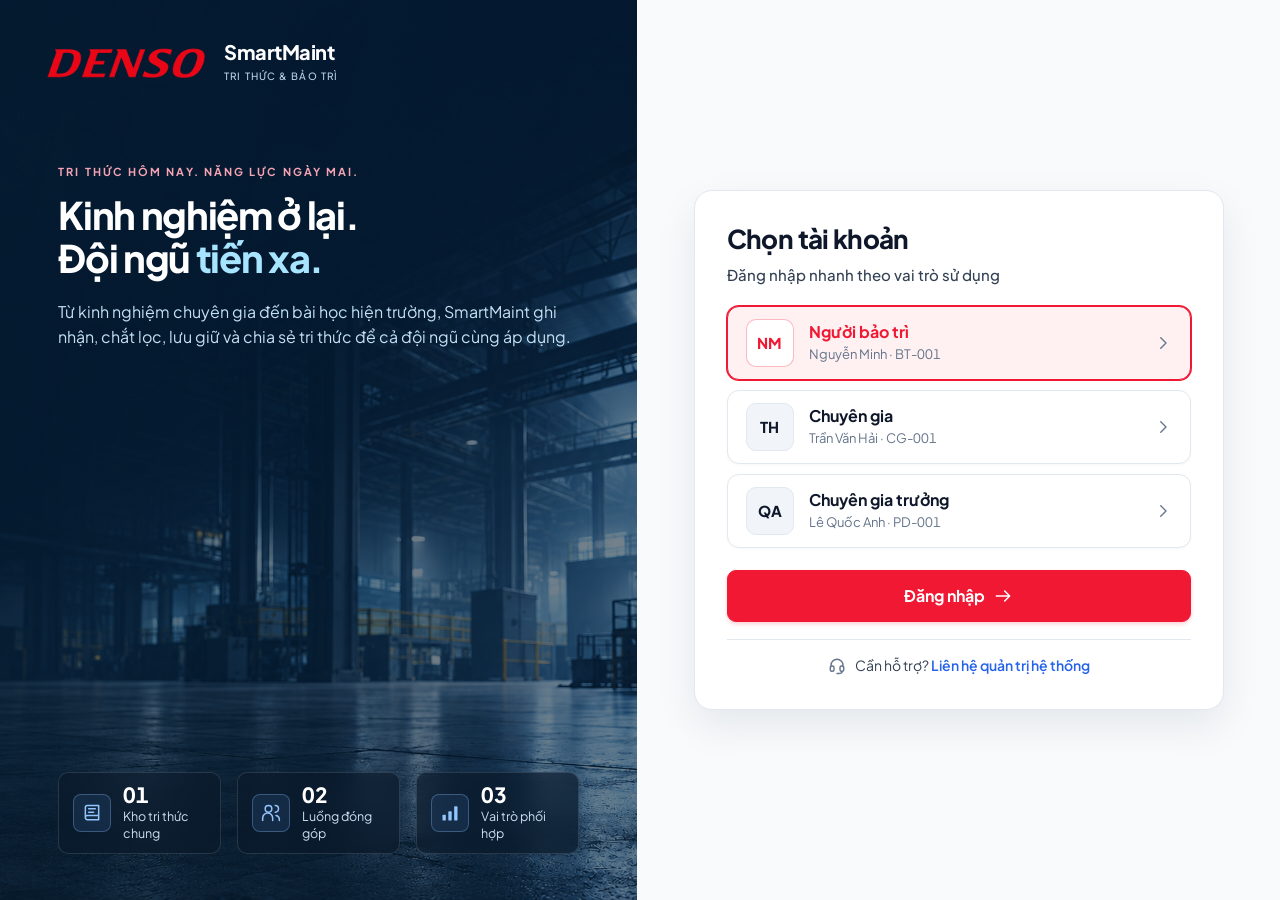
==== commit 49cbc3e8: "feat: finalize SmartMaintAI demo prototype" ====
--- a/index.html
+++ b/index.html
@@ -25,7 +25,6 @@
     <script src="prototype/knowledge.js"></script>
     <script src="prototype/cases.js"></script>
     <script src="app.js"></script>
-    <script src="prototype/presentation.js"></script>
-    <script src="prototype/scenario-mode.js"></script>
+    <script src="prototype/demo-guide.js"></script>
   </body>
 </html>
--- a/styles.css
+++ b/styles.css
@@ -1,40 +1,6 @@
 /* DENSO SmartMaint · industrial maintenance workspace · local prototype */
-.tour-running { padding-bottom: 380px; }
 .split-layout > aside.card > .card-head { flex-wrap: wrap; }
 @media(min-width:1001px){.topbar .mobile-menu { display: none; }}
-@media(max-width:760px){.tour-running .login-stats { display:flex; gap:12px; margin-top:18px; }.tour-running .login-stats .login-stat { display:flex; flex:1; padding-right:10px; font-size:13px; }.tour-running .login-stats .login-stat strong { font-size:20px; }}
-.modal.tour-dialog { position: fixed; top: 12px; left: 50%; transform: translateX(-50%); bottom: auto; margin: 0; width: min(820px,calc(100vw - 24px)); max-width: 820px; max-height: calc(100dvh - 350px); z-index: 299; overflow: auto; }
-.tour-dialog .modal-head { position: relative; }
-.modal.tour-dialog[open] { animation: none; }
-.tour-dialog .modal-footer { position: static; }
-.tour-screen { position: fixed; inset: 0; z-index: 300; background: transparent; }
-#tour-ring { position: fixed; z-index: 301; pointer-events: auto; padding: 0; background: transparent; cursor: pointer; border: 3px solid #ffcc6b; border-radius: 10px; box-shadow: 0 0 0 9999px #0a192d9e; }
-.tour-panel { position: fixed; bottom: 18px; right: 24px; z-index: 302; width: min(700px, calc(100vw - 48px)); max-height: 52vh; overflow-y: auto; background: #fff; color: #182a3b; border: 1px solid #c4d0da; border-top: 5px solid var(--red); border-radius: 16px; padding: 20px 24px; box-shadow: 0 16px 68px #0006; }
-.tour-heading { display: flex; align-items: center; justify-content: space-between; gap: 10px; }
-.tour-chapter { color: #155c90; font-size: 14px; font-weight: 800; text-transform: uppercase; letter-spacing: .06em; }
-.tour-count { color: #5e6d7b; font-size: 14px; font-weight: 700; margin-left: auto; }
-.tour-panel h2 { margin: 14px 0 10px; font-size: 23px; }
-.tour-panel p { font-size: 16px; line-height: 1.65; }
-.tour-explain { display: grid; grid-template-columns: minmax(0, .85fr) minmax(0, 1.15fr); gap: 12px; margin: 12px 0 18px; }
-.tour-detail { padding: 14px 16px; border-radius: 10px; background: #eef6fc; border: 1px solid #d8e9f4; }
-.tour-detail-result { background: #f8fafb; border-color: #dce3e8; }
-.tour-detail-label { display: block; color: #155c90; font-size: 11px; font-weight: 800; letter-spacing: .06em; margin-bottom: 6px; }
-.tour-detail p { margin: 0; line-height: 1.45; overflow-wrap: anywhere; }
-.tour-panel--briefing { top: 50%; bottom: auto; left: 50%; right: auto; transform: translate(-50%, -50%); width: min(860px, calc(100vw - 28px)); max-height: calc(100dvh - 28px); }
-.tour-briefing { margin: 12px 0 18px; }
-.tour-briefing-summary { padding: 12px 16px; border-left: 4px solid var(--red); background: var(--red-soft); font-weight: 650; }
-.tour-briefing ol { padding-left: 24px; margin: 16px 0; display: grid; gap: 10px; }
-.tour-briefing li { line-height: 1.5; padding-left: 5px; }
-.tour-briefing li::marker { color: var(--red); font-weight: 800; }
-.tour-briefing-note { padding: 12px 16px; border-radius: 8px; background: var(--blue-soft); color: var(--blue); font-size: 14px !important; }
-.tour-progress { height: 4px; background: #e5ebf0; border-radius: 4px; overflow: hidden; }
-.tour-progress span { display: block; height: 100%; background: var(--red); }
-.tour-controls { display: flex; gap: 10px; align-items: center; }
-.tour-controls .select { flex: 1; min-width: 0; width: 0; }
-.tour-controls .btn { flex: none; }
-.tour-panel .tour-footnote { font-size: 13px; color: #5e6d7b; margin: 12px 0 0; }
-@media(max-width:760px){.tour-panel { right: 10px; bottom: 10px; width: calc(100vw - 20px); padding: 14px 16px; max-height: 55dvh; }.tour-panel h2{font-size:20px}.tour-explain{display:block}.tour-detail{padding:10px 12px;margin-bottom:8px}.tour-detail p{font-size:14px}.tour-controls{flex-wrap:wrap}.tour-controls .select{order:3;width:100%;flex-basis:100%}.tour-controls .btn:last-child{margin-left:auto}.tour-panel .tour-footnote{display:none}}
-@media(max-width:760px){.tour-panel--briefing { top: 50%; left: 10px; right: 10px; bottom: auto; transform: translateY(-50%); max-height: calc(100dvh - 20px); }.tour-panel--briefing .tour-briefing li{font-size:14px}.tour-panel--briefing .tour-briefing-summary{font-size:14px}.tour-panel--briefing .tour-controls{position:sticky;bottom:-16px;background:#fff;padding:12px 0 0}}
 :root {
   color-scheme: light;
   font-family: "Plus Jakarta Sans", -apple-system, BlinkMacSystemFont, "Segoe UI", Roboto, Helvetica, Arial, sans-serif;
@@ -120,50 +86,71 @@
 .skip-link:focus { top: 12px; }
 
 /* Persistent application shell */
-.app-shell { min-height: 100vh; }
-.sidebar-brand { position: fixed; z-index: 51; top: 0; left: 0; width: var(--sidebar-width); height: var(--topbar-height); padding: 0 16px; background: #ffffff; border-bottom: 1px solid var(--line); display: flex; align-items: center; transition: width 180ms ease; }
-.sidebar-brand .brand { display: flex; align-items: center; gap: 8px; width: 100%; height: 100%; padding: 0; border: 0; background: transparent; color: var(--ink); text-align: left; }
+html:has(.app-shell),
+body:has(.app-shell) {
+  height: 100%;
+  overflow: hidden;
+}
+.app-shell {
+  height: 100vh;
+  min-height: 100vh;
+  max-height: 100vh;
+  overflow: hidden;
+}
+.sidebar-brand { position: fixed; z-index: 51; top: 0; left: 0; width: var(--sidebar-width); height: var(--topbar-height); padding: 0 16px; background: #ffffff; border-bottom: 1px solid var(--line); display: flex; align-items: center; overflow: hidden; transition: width 200ms cubic-bezier(0.2, 0, 0, 1), padding 200ms cubic-bezier(0.2, 0, 0, 1); }
+.sidebar-brand .brand { display: flex; align-items: center; gap: 8px; width: 100%; height: 100%; padding: 0; border: 0; background: transparent; color: var(--ink); text-align: left; white-space: nowrap; }
 .sidebar-brand .brand:hover .brand-copy { color: var(--red); }
-.sidebar { position: fixed; inset: var(--topbar-height) auto 0 0; z-index: 50; width: var(--sidebar-width); background: #ffffff; color: var(--ink-secondary); border-right: 1px solid var(--line); display: flex; flex-direction: column; padding: 12px 14px 16px; overflow-y: auto; overscroll-behavior: contain; transition: width 180ms ease, padding 180ms ease; }
+.sidebar { position: fixed; inset: var(--topbar-height) auto 0 0; z-index: 50; width: var(--sidebar-width); background: #ffffff; color: var(--ink-secondary); border-right: 1px solid var(--line); display: flex; flex-direction: column; padding: 12px 14px 16px; overflow-y: auto; overflow-x: hidden; overscroll-behavior: contain; transition: width 200ms cubic-bezier(0.2, 0, 0, 1), padding 200ms cubic-bezier(0.2, 0, 0, 1); }
 .brand { display: flex; align-items: center; gap: 12px; padding: 0 8px 24px; text-decoration: none; color: white; }
 .brand:hover { color: white; }
 .sidebar-brand-logo { display: block; width: 92px; height: auto; flex: none; }
-.sidebar-brand .brand-copy { color: var(--ink); font-size: 13.5px; font-weight: 750; line-height: 1.15; letter-spacing: -.02em; white-space: nowrap; }
+.sidebar-brand .brand-copy { color: var(--ink); font-size: 13.5px; font-weight: 750; line-height: 1.15; letter-spacing: -.02em; white-space: nowrap; overflow: hidden; }
 .sidebar-brand .brand-copy > span { color: var(--muted); font-size: 9px; font-weight: 600; letter-spacing: .05em; margin-top: 3px; display: block; }
 .brand-copy { min-width: 0; }
 .brand-copy strong, .brand-copy b { display: block; font-size: 19px; color: #fff; letter-spacing: .01em; line-height: 1.15; }
 .brand-copy span, .brand-copy small { display: block; color: #cbd5e1; font-size: 12px; margin-top: 4px; }
 .nav-heading { display: flex; align-items: center; min-height: 36px; margin-bottom: 6px; }
 .nav-section-label { color: var(--muted); font-size: 11px; letter-spacing: .08em; font-weight: 750; text-transform: uppercase; padding: 6px 0 6px 10px; }
-.nav-list { display: grid; gap: 4px; margin: 0; padding: 0; list-style: none; }
-.nav-item { width: 100%; min-height: 44px; border: 1px solid transparent; border-radius: 8px; display: flex; align-items: center; gap: 11px; background: transparent; color: var(--ink-secondary); text-align: left; text-decoration: none; padding: 10px 12px; font-size: 14.5px; font-weight: 550; line-height: 1.35; transition: all var(--motion); }
+.nav-list { display: grid; gap: 4px; grid-auto-rows: 44px; margin: 0; padding: 0; list-style: none; }
+.nav-item { width: 100%; height: 44px; min-height: 44px; max-height: 44px; box-sizing: border-box; border: 1px solid transparent; border-radius: 8px; display: flex; align-items: center; gap: 11px; background: transparent; color: var(--ink-secondary); text-align: left; text-decoration: none; padding: 0 12px; font-size: 14.5px; font-weight: 550; line-height: 1; white-space: nowrap; overflow: hidden; transition: color var(--motion), background-color var(--motion), border-color var(--motion), box-shadow var(--motion); }
 .nav-item:hover { color: var(--ink); background: var(--surface-soft); }
 .nav-item.active { color: var(--ink); background: var(--surface); border-color: var(--line); box-shadow: inset 3.5px 0 0 var(--red), var(--shadow-sm); font-weight: 650; }
-.nav-item svg { width: 19px; height: 19px; opacity: .85; }
+.nav-item svg { width: 19px; height: 19px; opacity: .85; flex: none; }
 .nav-item.active svg { opacity: 1; color: var(--red); }
-.nav-item .badge, .nav-count, .count-badge { margin-left: auto; padding: 2px 7px; min-width: 22px; text-align: center; color: #fff; background: var(--red); border-color: transparent; border-radius: 5px; font-size: 12px; font-weight: 700; }
-.sidebar-bottom { margin-top: auto; padding-top: 14px; }
-.sidebar-collapse-row { display: flex; align-items: center; width: 100%; margin-bottom: 8px; }
-.sidebar-toggle { display: inline-flex; align-items: center; justify-content: center; gap: 8px; width: 100%; height: 38px; padding: 0 12px; border: 1px solid var(--line); border-radius: 8px; background: var(--bg); color: var(--ink-secondary); font-size: 13.5px; font-weight: 600; cursor: pointer; transition: all var(--motion); }
+.nav-text { white-space: nowrap; overflow: hidden; text-overflow: ellipsis; min-width: 0; flex: 1; line-height: 1.2; }
+.nav-item .badge, .nav-count, .count-badge { margin-left: auto; padding: 2px 7px; min-width: 22px; text-align: center; color: #fff; background: var(--red); border-color: transparent; border-radius: 5px; font-size: 12px; font-weight: 700; flex: none; }
+.sidebar-bottom { margin-top: auto; padding-top: 14px; flex-shrink: 0; }
+.sidebar-collapse-row { display: flex; align-items: center; width: 100%; height: 38px; margin-bottom: 8px; }
+.sidebar-toggle { display: inline-flex; align-items: center; justify-content: center; gap: 8px; width: 100%; height: 38px; padding: 0 12px; border: 1px solid var(--line); border-radius: 8px; background: var(--bg); color: var(--ink-secondary); font-size: 13.5px; font-weight: 600; cursor: pointer; white-space: nowrap; overflow: hidden; transition: background-color var(--motion), color var(--motion), border-color var(--motion); }
 .sidebar-toggle:hover { background: #e2e8f0; color: var(--ink); border-color: var(--line-strong); }
 .sidebar-toggle-icon { display: inline-grid; place-items: center; flex: none; width: 16px; height: 16px; }
 .sidebar-toggle-icon svg { width: 15px; height: 15px; transform: rotate(180deg); transition: transform var(--motion); }
-.sidebar-toggle-text { font-size: 13px; font-weight: 600; white-space: nowrap; }
+.sidebar-toggle-text { font-size: 13px; font-weight: 600; white-space: nowrap; overflow: hidden; }
 .sidebar-bottom > .notice { margin-bottom: 14px; background: var(--surface-soft); border-color: var(--line); color: var(--ink-secondary); font-size: 13px; }
 .sidebar-bottom .footer-note { color: var(--muted); padding: 0 8px; }
-.user-card { display: flex; align-items: center; justify-content: space-between; gap: 6px; border-top: 1px solid var(--line); padding: 10px 0 2px; min-width: 0; }
-.user-card-main { display: flex; align-items: center; gap: 10px; flex: 1; min-width: 0; padding: 6px 8px; border: 1px solid transparent; border-radius: 8px; background: transparent; color: inherit; text-align: left; cursor: pointer; transition: all var(--motion); }
+.user-card { display: flex; align-items: center; justify-content: space-between; gap: 6px; border-top: 1px solid var(--line); padding: 10px 0 2px; min-width: 0; overflow: hidden; }
+.user-card-main { display: flex; align-items: center; gap: 10px; flex: 1; min-width: 0; padding: 6px 8px; border: 1px solid transparent; border-radius: 8px; background: transparent; color: inherit; text-align: left; cursor: pointer; overflow: hidden; white-space: nowrap; transition: background-color var(--motion), border-color var(--motion); }
 .user-card-main:hover { color: var(--ink); background: var(--surface-soft); border-color: var(--line); }
-.user-copy { min-width: 0; flex: 1; overflow: hidden; }
+.user-copy { min-width: 0; flex: 1; overflow: hidden; white-space: nowrap; }
 .user-copy strong { display: block; color: var(--ink); font-size: 14px; font-weight: 700; line-height: 1.25; white-space: nowrap; overflow: hidden; text-overflow: ellipsis; }
 .user-copy .source-meta { display: block; color: var(--muted); font-size: 12px; line-height: 1.25; margin-top: 2px; white-space: nowrap; overflow: hidden; text-overflow: ellipsis; }
-.user-logout-btn { display: inline-grid; place-items: center; flex: none; width: 34px; height: 34px; border: 1px solid var(--line); border-radius: 8px; background: var(--bg); color: var(--muted); cursor: pointer; transition: all var(--motion); }
+.user-logout-btn { display: inline-grid; place-items: center; flex: none; width: 34px; height: 34px; border: 1px solid var(--line); border-radius: 8px; background: var(--bg); color: var(--muted); cursor: pointer; transition: background-color var(--motion), color var(--motion), border-color var(--motion); }
 .user-logout-btn:hover { background: #fee2e2; color: var(--red); border-color: #fca5a5; }
 .user-logout-btn svg { width: 16px; height: 16px; }
 .avatar { width: 40px; height: 40px; display: inline-grid; place-items: center; flex: none; border-radius: 8px; color: var(--navy); background: #e2e8f0; font-size: 13.5px; font-weight: 750; border: 1px solid var(--line-strong); }
 .sidebar .avatar { color: var(--navy); background: #f1f5f9; border-color: var(--line); }
 .avatar-small { width: 30px; height: 30px; border-radius: 6px; font-size: 12px; }
-.app-main { margin-left: var(--sidebar-width); min-height: 100vh; min-width: 0; }
+.app-main {
+  margin-left: var(--sidebar-width);
+  height: 100vh;
+  min-height: 100vh;
+  max-height: 100vh;
+  display: flex;
+  flex-direction: column;
+  min-width: 0;
+  overflow: hidden;
+  transition: margin-left 200ms cubic-bezier(0.2, 0, 0, 1);
+}
 @media (min-width: 1001px) {
   .app-shell.sidebar-collapsed .sidebar-brand { width: 68px; padding: 0 8px; justify-content: center; border-right: none; }
   .app-shell.sidebar-collapsed .sidebar-brand .brand { justify-content: center; }
@@ -180,20 +167,61 @@
   .app-shell.sidebar-collapsed .sidebar-toggle { width: 36px; height: 36px; min-height: 36px; padding: 0; border-radius: 8px; }
   .app-shell.sidebar-collapsed .sidebar-toggle-text { display: none; }
   .app-shell.sidebar-collapsed .sidebar-toggle-icon svg { transform: none; }
-  .app-shell.sidebar-collapsed .nav-item { position: relative; justify-content: center; padding-inline: 0; }
+  .app-shell.sidebar-collapsed .nav-item { position: relative; justify-content: center; padding: 0; height: 44px; min-height: 44px; max-height: 44px; }
   .app-shell.sidebar-collapsed .nav-item .count-badge { position: absolute; top: 2px; right: 2px; min-width: 16px; height: 16px; margin: 0; padding: 0 3px; font-size: 10px; line-height: 16px; }
   .app-shell.sidebar-collapsed .sidebar-bottom .user-card { flex-direction: column; align-items: center; justify-content: center; padding: 10px 0 0; gap: 8px; }
   .app-shell.sidebar-collapsed .sidebar-bottom .user-card-main { padding: 0; justify-content: center; border: none; }
   .app-shell.sidebar-collapsed .sidebar-bottom .avatar { width: 40px; height: 40px; }
   .app-shell.sidebar-collapsed .sidebar-bottom .user-logout-btn { width: 36px; height: 36px; }
 }
-.topbar { position: sticky; top: 0; z-index: 30; display: flex; align-items: center; justify-content: space-between; gap: 20px; height: var(--topbar-height); min-height: var(--topbar-height); padding: 0 var(--space-page); border-bottom: 1px solid var(--line); background: rgba(255, 255, 255, .96); backdrop-filter: blur(8px); }
+.topbar {
+  flex-shrink: 0;
+  width: 100%;
+  height: var(--topbar-height);
+  min-height: var(--topbar-height);
+  position: relative;
+  z-index: 30;
+  display: flex;
+  align-items: center;
+  justify-content: space-between;
+  gap: 20px;
+  padding: 0 var(--space-page);
+  border-bottom: 1px solid var(--line);
+  background: rgba(255, 255, 255, .96);
+  backdrop-filter: blur(8px);
+}
 .breadcrumbs { display: flex; align-items: center; flex-wrap: wrap; gap: 8px; font-size: 14px; color: var(--muted); min-width: 0; }
 .breadcrumbs strong, .breadcrumbs b { color: var(--ink); font-weight: 650; }
 .breadcrumbs svg { width: 15px; height: 15px; color: var(--muted); }
 .topbar-actions { display: flex; align-items: center; gap: 10px; flex: none; }
 .topbar-actions .badge { font-size: 12.5px; }
-.content { width: 100%; max-width: 1540px; margin: 0 auto; padding: 26px var(--space-page) 44px; min-width: 0; }
+.content {
+  flex: 1 1 auto;
+  overflow-y: auto;
+  overflow-x: hidden;
+  width: 100%;
+  box-sizing: border-box;
+  padding: 26px var(--space-page) 44px;
+  min-width: 0;
+  overscroll-behavior: contain;
+  scrollbar-width: thin;
+  scrollbar-color: #cbd5e1 transparent;
+}
+.content::-webkit-scrollbar {
+  width: 7px;
+}
+.content::-webkit-scrollbar-track {
+  background: transparent;
+}
+.content::-webkit-scrollbar-thumb {
+  background-color: #cbd5e1;
+  border-radius: 10px;
+}
+.content > * {
+  max-width: 1540px;
+  margin-left: auto;
+  margin-right: auto;
+}
 .topbar-save-state { white-space: nowrap; padding-right: 12px; border-right: 1px solid var(--line); font-size: 13px; color: var(--muted); display: inline-flex; align-items: center; gap: 6px; }
 .topbar-save-state::before { content: ""; display: inline-block; width: 7px; height: 7px; border-radius: 50%; background: var(--teal); }
 .topbar-save-state.save-error::before { background: var(--red); }
@@ -284,7 +312,9 @@
 .stack > .notice { margin-bottom: 0; }
 .stack > .field, .stack > h2, .stack > h3, .stack > .section-title { margin-bottom: 0; }
 .section-title { font-size: 17px; font-weight: 700; margin-bottom: 14px; color: var(--ink); }
-.grid-2, .grid-3, .form-grid, .dashboard-grid, .split-layout, .stat-grid { display: grid; gap: 18px; min-width: 0; }
+.grid-2, .grid-3, .form-grid, .dashboard-grid, .stat-grid { display: grid; gap: 18px; min-width: 0; }
+.split-layout { display: grid; grid-template-columns: minmax(0, 1fr) 350px; gap: 24px; align-items: start; min-width: 0; }
+.split-layout > * { min-width: 0; }
 .grid-2, .form-grid { grid-template-columns: repeat(2, minmax(0, 1fr)); }
 .grid-3 { grid-template-columns: repeat(3, minmax(0, 1fr)); }
 .dashboard-grid { grid-template-columns: minmax(0, 1.75fr) minmax(320px, 1fr); align-items: stretch; }
@@ -491,6 +521,97 @@
   border-color: #cbd5e1;
   color: #334155;
 }
+.badge-family--may-ep,
+.badge-family--máy-ép {
+  background: #fef3c7;
+  border-color: #fde68a;
+  color: #92400e;
+}
+
+/* Proposal Dashboard Row (Aligned with Case Row in Plant MES) */
+.proposal-dashboard-row .case-main {
+  gap: 3px;
+}
+.proposal-dashboard-row .case-meta {
+  display: flex;
+  align-items: center;
+  gap: 7px;
+  margin-bottom: 4px;
+  flex-wrap: wrap;
+}
+.proposal-dashboard-row .case-title {
+  margin: 1px 0 4px;
+}
+.proposal-dashboard-row .subtext {
+  display: flex;
+  align-items: center;
+  gap: 6px;
+  flex-wrap: wrap;
+  font-size: 13px;
+  color: #64748b;
+  margin: 0 0 5px 0;
+}
+.proposal-dashboard-row .author-label {
+  display: inline-flex;
+  align-items: center;
+  gap: 4px;
+  font-weight: 600;
+  color: #1e293b;
+}
+.proposal-dashboard-row .author-label svg {
+  width: 13px;
+  height: 13px;
+  color: #64748b;
+}
+.proposal-dashboard-row .meta-sep {
+  color: #cbd5e1;
+}
+.proposal-dashboard-row .next-action-label {
+  display: inline-flex;
+  align-items: center;
+  gap: 6px;
+  font-size: 12px;
+  font-weight: 600;
+  color: #475569;
+  background: #f8fafc;
+  border: 1px solid #e2e8f0;
+  padding: 3px 8px;
+  border-radius: 5px;
+  width: fit-content;
+  line-height: 1.4;
+}
+.proposal-dashboard-row .next-action-label svg {
+  width: 13px;
+  height: 13px;
+  color: #f59e0b;
+  flex-shrink: 0;
+}
+.dashboard-card--half .proposal-dashboard-row {
+  padding: 10px 14px;
+  gap: 10px;
+}
+.dashboard-card--half .proposal-dashboard-row .case-title {
+  font-size: 13.5px;
+  margin-bottom: 2px;
+}
+.dashboard-card--half .proposal-dashboard-row .subtext {
+  font-size: 12px;
+  margin-bottom: 0;
+}
+.dashboard-card--half .proposal-dashboard-row .next-action-label {
+  display: none;
+}
+.dashboard-card--half .proposal-dashboard-row .case-side {
+  min-width: 96px;
+}
+.dashboard-card--half .proposal-dashboard-row .case-side .btn {
+  width: 96px;
+  min-width: 96px;
+  height: 32px;
+  min-height: 32px;
+  font-size: 12px;
+  padding: 3px 8px;
+}
 .kb-item-title {
   margin: 0;
   font-size: 14.5px;
@@ -761,6 +882,45 @@
 .connection-dot { display: inline-block; width: 6px; height: 6px; margin-right: 5px; border-radius: 50%; background: var(--emerald); }
 .notification-button { position: relative; }
 .notification-count { position: absolute; top: -4px; right: -4px; min-width: 18px; height: 18px; padding: 0 4px; border-radius: 10px; color: white; background: var(--red); font-size: 11px; line-height: 18px; font-weight: 700; }
+.guide-button { position: relative; }
+.guide-button-active { color: var(--blue); border-color: var(--blue-border); background: var(--blue-soft); }
+.guide-progress-badge { position: absolute; top: -6px; right: -7px; min-width: 22px; height: 18px; padding: 0 5px; border-radius: 10px; border: 2px solid #fff; background: var(--blue); color: #fff; font-size: 10px; font-weight: 750; line-height: 14px; font-variant-numeric: tabular-nums; }
+
+/* Demo roadmap — follows the shared modal, card and button system. */
+.modal--guide .modal-body { padding: 22px 24px; }
+.guide-intro { color: var(--ink-secondary); margin-bottom: 18px; }
+.guide-flow-list { display: grid; gap: 12px; }
+.guide-flow-card { display: grid; grid-template-columns: 36px minmax(0, 1fr) auto; align-items: center; gap: 16px; padding: 18px; border: 1px solid var(--line); border-radius: 10px; background: #fff; }
+.guide-flow-card:hover { border-color: var(--line-strong); background: var(--surface-soft); }
+.guide-flow-number { width: 32px; height: 32px; display: grid; place-items: center; border: 1px solid var(--blue-border); border-radius: 8px; color: var(--blue); background: var(--blue-soft); font-size: 13px; font-weight: 750; font-variant-numeric: tabular-nums; }
+.guide-flow-copy { min-width: 0; }
+.guide-flow-copy h3, .guide-active-summary h3, .guide-check-item h3 { margin: 3px 0 5px; color: var(--ink); font-size: 15.5px; }
+.guide-flow-copy p, .guide-active-summary p, .guide-check-item p { margin: 0; color: var(--ink-secondary); font-size: 13.5px; line-height: 1.55; }
+.guide-flow-role { display: block; color: var(--blue); font-size: 11px; font-weight: 750; letter-spacing: .055em; text-transform: uppercase; }
+.guide-active-summary { display: flex; align-items: center; justify-content: space-between; gap: 18px; margin-bottom: 18px; padding: 16px 18px; border: 1px solid var(--blue-border); border-radius: 10px; background: var(--blue-soft); }
+.guide-roadmap-head { display: flex; align-items: flex-start; justify-content: space-between; gap: 20px; }
+.guide-roadmap-head > strong { color: var(--blue); font-size: 20px; font-variant-numeric: tabular-nums; white-space: nowrap; }
+.guide-progress { height: 6px; margin: 16px 0 22px; overflow: hidden; border-radius: 999px; background: var(--surface-soft); }
+.guide-progress > span { display: block; height: 100%; border-radius: inherit; background: var(--blue); transition: width .2s ease; }
+.guide-checklist { display: grid; gap: 0; margin: 0; padding: 0; list-style: none; }
+.guide-check-item { position: relative; display: grid; grid-template-columns: 34px minmax(0, 1fr); gap: 13px; padding: 0 0 20px; }
+.guide-check-item:not(:last-child)::before { content: ''; position: absolute; left: 16px; top: 34px; bottom: 0; width: 1px; background: var(--line); }
+.guide-check-mark { position: relative; z-index: 1; width: 34px; height: 34px; display: grid; place-items: center; border: 1px solid var(--line-strong); border-radius: 50%; background: #fff; color: var(--muted); font-size: 12px; font-weight: 750; }
+.guide-check-mark svg { width: 16px; height: 16px; }
+.guide-check-item.is-current { padding: 14px 14px 20px; margin: -14px -14px 6px; border-radius: 10px; background: var(--blue-soft); }
+.guide-check-item.is-current::before { left: 30px; bottom: -6px; }
+.guide-check-item.is-current .guide-check-mark { color: #fff; border-color: var(--blue); background: var(--blue); }
+.guide-check-item.is-complete .guide-check-mark { color: #fff; border-color: var(--teal); background: var(--teal); }
+.guide-check-item.is-complete h3 { color: var(--muted); text-decoration: line-through; text-decoration-thickness: 1px; }
+.guide-check-item .btn { margin-top: 10px; }
+@media (max-width: 760px) {
+  .topbar-save-state { display: none; }
+  .modal--guide .modal-body { padding: 18px; }
+  .guide-flow-card { grid-template-columns: 32px minmax(0, 1fr); align-items: start; gap: 12px; }
+  .guide-flow-card .btn { grid-column: 1 / -1; }
+  .guide-active-summary { align-items: stretch; flex-direction: column; gap: 12px; }
+  .guide-flow-card .btn, .guide-active-summary .btn { width: 100%; }
+}
 
 .case-side { display: grid; gap: 10px; justify-items: end; flex: none; }
 .card > .list-item { display: flex; justify-content: space-between; align-items: center; gap: 18px; padding: 18px 22px; }
@@ -816,56 +976,605 @@
 .login-help button:hover { text-decoration: underline; color: var(--blue-hover); }
 .login-help button:focus-visible { outline: 2px solid var(--blue); outline-offset: 2px; border-radius: 4px; }
 
-/* Branching, case-linked presentation mode */
-.story-panel { position: fixed; z-index: 80; right: 22px; bottom: 22px; width: min(410px, calc(100vw - 32px)); max-height: min(78vh, 780px); overflow: auto; padding: 22px; border: 1px solid var(--line); border-radius: 14px; background: #ffffff; color: var(--ink); box-shadow: 0 16px 44px rgba(15, 23, 42, 0.16); }
-.story-top { display:flex; align-items:center; justify-content:space-between; gap:12px; }
-.story-kicker { color:var(--muted); font-size:11px; font-weight:800; letter-spacing:.09em; }
-.story-close { border:0; background:var(--surface-soft); color:var(--ink-secondary); border-radius:8px; width:34px; height:34px; font-size:20px; line-height:1; cursor:pointer; }
-.story-progress { height:4px; border-radius:4px; background:var(--line); margin:14px 0 17px; overflow:hidden; }
-.story-progress span { display:block; height:100%; background:var(--red); transition:width .25s ease; }
-.story-panel h2 { margin:0 0 8px; font-size:22px; line-height:1.25; letter-spacing:-.025em; color:var(--ink); }
-.story-panel > p { color:var(--ink-secondary); font-size:14px; line-height:1.55; margin:0 0 16px; }
-.story-case { display:grid; gap:4px; margin:12px 0 16px; padding:12px 14px; border:1px solid var(--line); border-left:4px solid var(--red); border-radius:8px; background:var(--surface-soft); }
-.story-case span { color:var(--muted); font-size:11px; font-weight:800; letter-spacing:.08em; }
-.story-case strong { font-size:14px; color:var(--ink); }
-.story-case small { color:var(--ink-secondary); line-height:1.4; }
-.story-options { display:grid; gap:8px; }
-.story-options button { display:grid; gap:4px; text-align:left; border:1px solid var(--line); border-radius:9px; padding:12px 14px; color:var(--ink); background:#ffffff; cursor:pointer; transition:all var(--motion); }
-.story-options button:hover,.story-options button:focus-visible { border-color:var(--red); background:var(--red-soft); transform:translateY(-1px); outline:2px solid var(--red); }
-.story-options b { font-size:14px; color:var(--ink); }
-.story-options span { font-size:12.5px; line-height:1.4; color:var(--muted); }
-.story-label { display:block; margin:10px 0 6px; font-size:13px; font-weight:700; color:var(--ink); }
-#story-note { box-sizing:border-box; width:100%; padding:10px 12px; border:1px solid var(--line-strong); border-radius:8px; font:inherit; line-height:1.45; resize:vertical; }
-.story-note { margin:14px 0 0 !important; padding-top:12px; border-top:1px solid var(--line); font-size:12px !important; color:var(--muted) !important; }
-body.story-opening::before { content:""; position:fixed; z-index:79; inset:0; background:rgba(15, 23, 42, 0.65); backdrop-filter:blur(3px); }
-.story-panel--opening { top:50%; right:auto; bottom:auto; left:50%; width:min(680px,calc(100vw - 32px)); max-height:calc(100vh - 32px); transform:translate(-50%,-50%); }
-.story-panel--opening h2 { font-size:28px; }
-.story-roles { display:grid; grid-template-columns:repeat(3,minmax(0,1fr)); gap:9px; margin:16px 0; }
-.story-roles article { display:grid; align-content:start; gap:6px; padding:12px; border:1px solid var(--line); border-radius:8px; background:var(--surface-soft); }
-.story-roles b { color:var(--ink); font-size:12.5px; }
-.story-roles span { color:var(--ink-secondary); font-size:11.5px; line-height:1.45; }
-.story-assumption { display:grid; gap:4px; margin:0 0 16px; font-size:12px; line-height:1.45; }
-.story-assumption p { margin:0; }
-.story-assumption span { color:var(--muted); }
-@media(max-width:760px) { .story-panel { right:10px; bottom:10px; width:calc(100vw - 20px); max-height:min(72vh,700px); padding:17px; border-radius:12px; } .story-panel h2 { font-size:20px; } .story-panel > p { font-size:13px; } .story-options button { padding:11px 12px; } }
-@media(max-width:760px) { .story-panel--opening { top:auto; right:10px; bottom:10px; left:10px; width:auto; max-height:calc(100vh - 20px); transform:none; } .story-panel--opening h2 { font-size:23px; } .story-roles { grid-template-columns:1fr; gap:7px; margin:12px 0; } .story-roles article { grid-template-columns:130px minmax(0,1fr); align-items:start; padding:9px 11px; } .story-roles span { font-size:11px; } }
-
-/* Maintenance task hierarchy and case workflow */
+/* ==========================================================================
+   DENSO SmartMaint · Case Detail Header, Status KPI Bar, 4-Stage Workflow & Telemetry
+   ========================================================================== */
+
 .next-action-label { display:inline-flex; margin-top:4px; color:var(--muted); font-size:12px; font-weight:700; }
-.case-workflow { display:grid; grid-template-columns:repeat(4,minmax(0,1fr)); gap:10px; margin:0 0 22px; }
-.case-workflow-step { display:flex; align-items:center; gap:10px; min-width:0; min-height:54px; padding:10px 14px; border:1.5px solid var(--line); border-radius:9px; background:#ffffff; color:var(--ink-secondary); text-align:left; cursor:pointer; transition:all var(--motion); }
-.case-workflow-step > span { display:grid; flex:0 0 26px; place-items:center; width:26px; height:26px; border-radius:6px; background:var(--surface-soft); color:var(--ink-secondary); font-size:12px; font-weight:750; border:1px solid var(--line); }
-.case-workflow-step strong { font-size:13px; line-height:1.3; font-weight:650; }
-.case-workflow-step:hover { border-color:var(--line-strong); background:var(--surface-soft); color:var(--ink); }
-.case-workflow-step:focus-visible { outline:2px solid var(--red); outline-offset:2px; }
-.case-workflow-step.is-current { border-color:var(--red); background:var(--red-soft); color:var(--red); box-shadow:0 0 0 1px var(--red); font-weight:700; }
-.case-workflow-step.is-current > span { background:var(--red); color:#ffffff; border-color:var(--red); }
-.case-status { align-items:center; }
-.status-strip.case-status { display:flex; align-items:stretch; border:1px solid var(--line); border-radius:9px; background:#ffffff; overflow:hidden; margin-bottom:22px; box-shadow:0 1px 3px rgba(15, 23, 42, 0.04); }
-.status-strip.case-status > div { flex:1; min-width:0; padding:12px 18px; border-right:1px solid var(--line); display:grid; gap:4px; }
-.status-strip.case-status > div:last-child { border-right:0; }
-.status-strip.case-status small { font-size:11px; text-transform:uppercase; letter-spacing:0.06em; color:var(--muted); font-weight:700; margin:0; }
-.status-strip.case-status strong { font-size:14.5px; color:var(--ink); font-weight:700; }
+
+/* Case Detail Top Header */
+.case-detail-header {
+  display: flex;
+  justify-content: space-between;
+  align-items: flex-start;
+  gap: 20px;
+  padding: 0 0 16px;
+  margin-bottom: 18px;
+  border-bottom: 1px solid var(--line);
+}
+.case-header-main {
+  flex: 1;
+  min-width: 0;
+}
+.case-header-eyebrow {
+  display: flex;
+  align-items: center;
+  flex-wrap: wrap;
+  gap: 8px;
+  margin-bottom: 6px;
+}
+.badge-case-line {
+  font-size: 11px;
+  font-weight: 750;
+  color: #475569;
+  background: #f1f5f9;
+  padding: 2.5px 7px;
+  border-radius: 4px;
+  border: 1px solid #e2e8f0;
+  letter-spacing: 0.04em;
+}
+.case-header-title {
+  margin: 2px 0 8px;
+  font-size: 26px;
+  font-weight: 800;
+  color: var(--ink);
+  line-height: 1.25;
+  letter-spacing: -0.015em;
+}
+.case-header-meta {
+  display: flex;
+  align-items: center;
+  flex-wrap: wrap;
+  gap: 10px;
+  font-size: 13.5px;
+  color: var(--ink-secondary);
+}
+.meta-item {
+  display: inline-flex;
+  align-items: center;
+  gap: 6px;
+}
+.meta-item svg {
+  width: 14.5px;
+  height: 14.5px;
+  color: var(--muted);
+  flex-shrink: 0;
+}
+.meta-sep {
+  color: var(--line-strong);
+  font-weight: 600;
+}
+.case-header-actions {
+  flex-shrink: 0;
+}
+.case-back-btn {
+  display: inline-flex;
+  align-items: center;
+  gap: 7px;
+  padding: 8px 14px;
+  font-size: 13px;
+  font-weight: 650;
+  color: var(--ink-secondary);
+  background: #ffffff;
+  border: 1.5px solid var(--line);
+  border-radius: 8px;
+  transition: all var(--motion);
+}
+.case-back-btn svg {
+  width: 14px;
+  height: 14px;
+  transition: transform var(--motion);
+}
+.case-back-btn:hover {
+  color: var(--ink);
+  background: var(--surface-soft);
+  border-color: var(--line-strong);
+}
+.case-back-btn:hover svg {
+  transform: translateX(-2px);
+}
+
+/* Read-Only Case Telemetry Strip (Thanh dải thông số chỉ đọc, phân biệt hoàn toàn với Stepper Tabs) */
+.case-status-strip,
+.case-status-kpi-bar {
+  display: grid;
+  grid-template-columns: repeat(4, minmax(0, 1fr));
+  background: #f8fafc;
+  border: 1px solid #e2e8f0;
+  border-radius: 8px;
+  margin-bottom: 18px;
+  overflow: hidden;
+  box-shadow: none;
+  cursor: default;
+  user-select: none;
+}
+.status-strip-cell {
+  position: relative;
+  display: flex;
+  flex-direction: column;
+  justify-content: center;
+  gap: 4px;
+  padding: 10px 16px;
+  border-right: 1px solid #e2e8f0;
+  background: transparent;
+  cursor: default;
+}
+.status-strip-cell:last-child {
+  border-right: none;
+}
+.status-strip-label {
+  display: flex;
+  align-items: center;
+  justify-content: space-between;
+  font-size: 11px;
+  font-weight: 750;
+  text-transform: uppercase;
+  letter-spacing: 0.05em;
+  color: #64748b;
+  line-height: 1.2;
+}
+.status-strip-value {
+  display: flex;
+  align-items: center;
+  margin-top: 2px;
+}
+
+/* Status Pill Badge - Read-Only Telemetry Tag */
+.status-pill {
+  display: inline-flex;
+  align-items: center;
+  gap: 6px;
+  padding: 2.5px 8.5px;
+  border-radius: 6px;
+  font-size: 12.5px;
+  font-weight: 650;
+  line-height: 1.35;
+  width: fit-content;
+  border: 1px solid transparent;
+  cursor: default;
+}
+.status-pill-dot {
+  width: 7px;
+  height: 7px;
+  border-radius: 50%;
+  flex-shrink: 0;
+}
+.status-pill-dot.dot-green {
+  background: #16a34a;
+  box-shadow: 0 0 0 2px rgba(22, 163, 74, 0.2);
+}
+.status-pill-dot.dot-amber {
+  background: #d97706;
+  box-shadow: 0 0 0 2px rgba(217, 119, 6, 0.2);
+}
+.status-pill-dot.dot-neutral {
+  background: #94a3b8;
+}
+.status-pill-dot.dot-blue-pulse {
+  background: #2563eb;
+  box-shadow: 0 0 0 2px rgba(37, 99, 235, 0.2);
+  animation: pulse-ring 2s cubic-bezier(0.24, 0, 0.38, 1) infinite;
+}
+.status-pill-dot.dot-amber-pulse {
+  background: #d97706;
+  box-shadow: 0 0 0 2px rgba(217, 119, 6, 0.2);
+  animation: pulse-ring 2s cubic-bezier(0.24, 0, 0.38, 1) infinite;
+}
+.status-pill-dot.dot-purple {
+  background: #9333ea;
+  box-shadow: 0 0 0 2px rgba(147, 51, 234, 0.2);
+}
+
+/* Tone Variants */
+.status-pill--tone-neutral {
+  background: #ffffff;
+  color: #334155;
+  border-color: #cbd5e1;
+}
+.status-pill--tone-active {
+  background: #eff6ff;
+  color: #1d4ed8;
+  border-color: #bfdbfe;
+}
+.status-pill--tone-warning {
+  background: #fffbeb;
+  color: #b45309;
+  border-color: #fde68a;
+}
+.status-pill--tone-success {
+  background: #f0fdf4;
+  color: #15803d;
+  border-color: #bbf7d0;
+}
+.status-pill--tone-purple {
+  background: #faf5ff;
+  color: #7e22ce;
+  border-color: #e9d5ff;
+}
+.status-pill--progress {
+  background: #ffffff;
+  color: #1e293b;
+  border-color: #e2e8f0;
+  font-weight: 550;
+}
+.status-pill--progress svg {
+  width: 13px;
+  height: 13px;
+  color: #64748b;
+  flex-shrink: 0;
+}
+.status-pill--progress strong {
+  color: #0f172a;
+  font-weight: 700;
+}
+.status-pill--progress .pill-sep {
+  color: #94a3b8;
+  margin: 0 3px;
+}
+
+@keyframes pulse-ring {
+  0% { box-shadow: 0 0 0 0 rgba(37, 99, 235, 0.4); }
+  70% { box-shadow: 0 0 0 5px rgba(37, 99, 235, 0); }
+  100% { box-shadow: 0 0 0 0 rgba(37, 99, 235, 0); }
+}
+
+/* 4-Stage Workflow Stepper */
+.case-workflow-stepper {
+  display: grid;
+  grid-template-columns: repeat(4, minmax(0, 1fr));
+  gap: 12px;
+  margin-bottom: 22px;
+}
+.case-workflow-step {
+  display: flex;
+  align-items: center;
+  gap: 12px;
+  min-width: 0;
+  min-height: 58px;
+  padding: 10px 14px;
+  border: 1.5px solid var(--line);
+  border-radius: 10px;
+  background: #ffffff;
+  color: var(--ink-secondary);
+  text-align: left;
+  cursor: pointer;
+  transition: all var(--motion);
+}
+.case-workflow-step:hover {
+  border-color: var(--line-strong);
+  background: #f8fafc;
+  color: var(--ink);
+  transform: translateY(-1px);
+  box-shadow: 0 3px 8px rgba(15, 23, 42, 0.04);
+}
+.case-workflow-step:focus-visible {
+  outline: 2px solid var(--red);
+  outline-offset: 2px;
+}
+.step-num-pill {
+  display: grid;
+  place-items: center;
+  flex: 0 0 28px;
+  width: 28px;
+  height: 28px;
+  border-radius: 7px;
+  background: #f1f5f9;
+  color: #475569;
+  font-size: 13px;
+  font-weight: 800;
+  border: 1px solid #e2e8f0;
+  transition: all var(--motion);
+}
+.step-text-wrap {
+  display: flex;
+  flex-direction: column;
+  gap: 1px;
+  min-width: 0;
+}
+.step-phase-label {
+  font-size: 10px;
+  font-weight: 800;
+  text-transform: uppercase;
+  letter-spacing: 0.08em;
+  color: #64748b;
+  transition: color var(--motion);
+}
+.step-title {
+  font-size: 13.5px;
+  font-weight: 700;
+  color: var(--ink);
+  white-space: nowrap;
+  overflow: hidden;
+  text-overflow: ellipsis;
+  line-height: 1.3;
+}
+/* Active Stage: Red DENSO signature outline & fill */
+.case-workflow-step.is-current {
+  border-color: var(--red);
+  background: #fff8f8;
+  color: var(--ink);
+  box-shadow: 0 0 0 1px var(--red), 0 3px 10px rgba(230, 0, 18, 0.07);
+}
+.case-workflow-step.is-current .step-num-pill {
+  background: var(--red);
+  color: #ffffff;
+  border-color: var(--red);
+  box-shadow: 0 2px 6px rgba(230, 0, 18, 0.28);
+}
+.case-workflow-step.is-current .step-phase-label {
+  color: var(--red);
+}
+.case-workflow-step.is-current .step-title {
+  color: var(--ink);
+  font-weight: 800;
+}
+
+/* Backward compatibility for old .case-workflow */
+.case-workflow {
+  display: grid;
+  grid-template-columns: repeat(4, minmax(0, 1fr));
+  gap: 10px;
+  margin: 0 0 22px;
+}
+.status-strip.case-status {
+  display: flex;
+  align-items: stretch;
+  border: 1px solid var(--line);
+  border-radius: 9px;
+  background: #ffffff;
+  overflow: hidden;
+  margin-bottom: 22px;
+  box-shadow: 0 1px 3px rgba(15, 23, 42, 0.04);
+}
+
+/* Machine Telemetry Card (Right section in Stage 1 & New Case) */
+.asset-telemetry-panel {
+  min-width: 0;
+}
+.asset-telemetry-card {
+  position: sticky;
+  top: 18px;
+  background: #ffffff;
+  border: 1.5px solid var(--line);
+  border-radius: 12px;
+  box-shadow: 0 2px 10px rgba(15, 23, 42, 0.04);
+  overflow: hidden;
+}
+.asset-telemetry-head {
+  display: flex;
+  align-items: center;
+  justify-content: space-between;
+  gap: 12px;
+  padding: 14px 18px;
+  background: #f8fafc;
+  border-bottom: 1px solid var(--line);
+}
+.asset-telemetry-title {
+  display: flex;
+  align-items: center;
+  gap: 9px;
+}
+.asset-telemetry-title h2 {
+  margin: 0;
+  font-size: 15px;
+  font-weight: 750;
+  color: var(--ink);
+}
+.asset-head-icon {
+  display: grid;
+  place-items: center;
+  width: 26px;
+  height: 26px;
+  border-radius: 6px;
+  background: #e2e8f0;
+  color: #334155;
+}
+.asset-head-icon svg {
+  width: 14px;
+  height: 14px;
+}
+.asset-system-tag {
+  display: inline-flex;
+  align-items: center;
+  gap: 6px;
+  font-size: 11.5px;
+  font-weight: 700;
+}
+.asset-telemetry-body {
+  padding: 18px;
+  display: grid;
+  gap: 16px;
+}
+.asset-primary-identity {
+  display: flex;
+  align-items: center;
+  gap: 14px;
+  padding-bottom: 14px;
+  border-bottom: 1px dashed var(--line);
+}
+.asset-code-badge {
+  font-family: var(--font-mono);
+  font-size: 19px;
+  font-weight: 800;
+  color: #ffffff;
+  background: #0f172a;
+  padding: 6px 12px;
+  border-radius: 7px;
+  letter-spacing: 0.04em;
+  flex-shrink: 0;
+  box-shadow: 0 2px 6px rgba(15, 23, 42, 0.15);
+}
+.asset-name-block {
+  min-width: 0;
+}
+.asset-machine-name {
+  margin: 0 0 3px;
+  font-size: 15.5px;
+  font-weight: 750;
+  color: var(--ink);
+  line-height: 1.3;
+}
+.asset-line-chip {
+  display: flex;
+  align-items: center;
+  gap: 6px;
+  font-size: 12px;
+  color: var(--ink-secondary);
+}
+.asset-specs-grid {
+  display: grid;
+  grid-template-columns: repeat(2, minmax(0, 1fr));
+  gap: 10px;
+}
+.asset-spec-item {
+  display: flex;
+  flex-direction: column;
+  gap: 3px;
+  padding: 9px 12px;
+  background: #f8fafc;
+  border: 1px solid #e2e8f0;
+  border-radius: 8px;
+  min-width: 0;
+}
+.asset-spec-item.span-2 {
+  grid-column: 1 / -1;
+}
+.spec-label {
+  font-size: 10.5px;
+  font-weight: 750;
+  text-transform: uppercase;
+  letter-spacing: 0.04em;
+  color: #64748b;
+}
+.spec-val {
+  font-size: 13px;
+  font-weight: 700;
+  color: #1e293b;
+  word-break: break-word;
+}
+.spec-desc {
+  margin: 0;
+  font-size: 12.5px;
+  color: #334155;
+  line-height: 1.45;
+}
+.asset-sync-strip {
+  display: flex;
+  flex-direction: column;
+  gap: 4px;
+  padding: 10px 12px;
+  background: #f0fdf4;
+  border: 1px solid #bbf7d0;
+  border-radius: 8px;
+}
+.sync-dot-label {
+  display: flex;
+  align-items: center;
+  gap: 7px;
+  font-size: 12.5px;
+  color: #166534;
+}
+.sync-hint {
+  font-size: 11.5px;
+  color: #15803d;
+  line-height: 1.35;
+}
+.asset-action-box {
+  padding-top: 2px;
+}
+.asset-doc-btn {
+  width: 100%;
+  justify-content: center;
+  font-weight: 700;
+  font-size: 13px;
+  padding: 10px 16px;
+  border-radius: 8px;
+}
+
+/* Context form card (Stage 1) */
+.context-form-card {
+  border: 1.5px solid var(--line);
+  border-radius: 12px;
+  background: #ffffff;
+}
+.context-form-card .card-head {
+  padding: 18px 22px;
+  background: #f8fafc;
+}
+.context-form-card .card-body {
+  padding: 22px;
+}
+.context-primary-fields .textarea {
+  min-height: 100px;
+  font-size: 14.5px;
+  line-height: 1.5;
+  padding: 12px 14px;
+}
+.context-details {
+  border: 1.5px solid var(--line);
+  border-radius: 9px;
+  background: #f8fafc;
+  padding: 12px 16px;
+  transition: all var(--motion);
+}
+.context-details[open] {
+  background: #ffffff;
+  border-color: #cbd5e1;
+  box-shadow: 0 2px 8px rgba(15, 23, 42, 0.03);
+}
+.context-details summary {
+  font-size: 14px;
+  font-weight: 750;
+  color: var(--ink);
+  cursor: pointer;
+  user-select: none;
+  padding: 2px 0;
+}
+.context-details summary span {
+  font-size: 12px;
+  font-weight: 600;
+  color: var(--muted);
+  margin-left: 6px;
+}
+.context-details summary:hover {
+  color: var(--red);
+}
+.context-details[open] summary {
+  padding-bottom: 10px;
+  margin-bottom: 14px;
+  border-bottom: 1px solid var(--line);
+}
+.context-5m1e-grid {
+  display: grid;
+  grid-template-columns: repeat(2, minmax(0, 1fr));
+  gap: 12px;
+}
+.m51e-item {
+  display: grid;
+  gap: 8px;
+  padding: 12px;
+  background: #f8fafc;
+  border: 1px solid #e2e8f0;
+  border-radius: 8px;
+  transition: all var(--motion);
+}
+.m51e-item:hover {
+  background: #ffffff;
+  border-color: #cbd5e1;
+}
+.context-actions {
+  display: flex;
+  align-items: center;
+  justify-content: flex-start;
+  gap: 16px;
+  padding-top: 10px;
+}
+.context-actions .btn-primary {
+  padding: 11px 22px;
+  font-size: 14px;
+  font-weight: 750;
+  border-radius: 8px;
+}
 /* ==========================================================================
    DENSO SmartMaint · Industrial MES Maintenance Case Cards
    ========================================================================== */
@@ -902,10 +1611,18 @@
   transform: translateY(-2px);
 }
 
-/* Shop floor visual alert for waiting/blocked tickets */
+/* Shop floor visual indicator: Synchronized left accent border per workState */
+.case-card.state-active {
+  border-left: 4px solid var(--blue);
+}
+.case-card.state-waiting,
 .case-card.is-waiting {
   border-left: 4px solid var(--amber);
 }
+.case-card.state-ended {
+  border-left: 4px solid #16a34a;
+}
+
 
 .case-card-body {
   display: flex;
@@ -1361,59 +2078,1301 @@
   height: 13px;
   color: #94a3b8;
 }
-.case-filters { flex-wrap:nowrap; }
-.case-list-toolbar { display:flex; align-items:center; flex-wrap:wrap; gap:16px; margin-bottom:22px; padding:12px 16px; border:1px solid var(--line); border-radius:10px; background:#ffffff; box-shadow:0 1px 3px rgba(15, 23, 42, 0.04); }
-.case-list-summary { display:flex; align-items:center; gap:12px; flex:0 0 220px; min-width:0; }
-.case-list-summary > div { display:grid; gap:2px; min-width:0; }
-.case-list-summary strong { color:var(--ink); font-size:14px; font-weight:700; }
-.case-list-summary span:not(.case-list-total) { color:var(--muted); font-size:12px; line-height:1.4; }
-.case-list-total { display:grid; place-items:center; flex:0 0 38px; height:38px; border-radius:8px; background:var(--blue-soft); color:var(--blue); font-size:17px; font-weight:750; font-variant-numeric:tabular-nums; }
-.case-list-toolbar .case-filters { flex:1 1 600px; min-width:0; margin:0; }
-.case-list-toolbar .tab { min-width:max-content; }
-.library-search .card-body { display:grid; gap:14px; }
-.library-search-main { display:grid; grid-template-columns:minmax(0,1fr) auto; align-items:end; gap:14px; }
-.library-search-main > .field, .library-search-filters > .field { margin:0; }
-.library-search-filters { display:grid; grid-template-columns:repeat(2,minmax(0,240px)); gap:14px; }
+/* ==========================================================================
+   DENSO SmartMaint · Case List Toolbar & Segmented Filter Control
+   ========================================================================== */
+
+.case-list-toolbar {
+  display: flex;
+  align-items: center;
+  justify-content: space-between;
+  gap: 16px;
+  margin-bottom: 22px;
+  padding: 12px 18px;
+  border: 1px solid var(--line);
+  border-radius: 12px;
+  background: #ffffff;
+  box-shadow: 0 1px 3px rgba(15, 23, 42, 0.04), 0 2px 6px rgba(15, 23, 42, 0.02);
+}
+
+.case-list-summary {
+  display: flex;
+  align-items: center;
+  gap: 13px;
+  min-width: 0;
+  flex: 1 1 auto;
+}
+
+.case-list-stat-badge {
+  display: inline-flex;
+  align-items: center;
+  gap: 7px;
+  height: 40px;
+  padding: 0 12px;
+  border-radius: 9px;
+  background: #f8fafc;
+  border: 1px solid #e2e8f0;
+  box-shadow: 0 1px 2px rgba(15, 23, 42, 0.04);
+}
+
+.case-list-stat-icon {
+  display: grid;
+  place-items: center;
+  width: 17px;
+  height: 17px;
+  color: #64748b;
+}
+
+.case-list-stat-icon svg {
+  width: 16px;
+  height: 16px;
+}
+
+.case-list-total {
+  font-size: 18px;
+  font-weight: 800;
+  color: #0f172a;
+  font-variant-numeric: tabular-nums;
+  line-height: 1;
+}
+
+.case-list-summary-text {
+  display: flex;
+  flex-direction: column;
+  gap: 2px;
+  min-width: 0;
+}
+
+.case-list-title {
+  color: #0f172a;
+  font-size: 14px;
+  font-weight: 700;
+  letter-spacing: -0.01em;
+}
+
+.case-list-desc {
+  color: var(--muted);
+  font-size: 12.5px;
+  line-height: 1.4;
+  white-space: nowrap;
+  overflow: hidden;
+  text-overflow: ellipsis;
+}
+
+/* Professional segmented control pills */
+.case-filters-segmented {
+  display: inline-flex;
+  align-items: center;
+  gap: 4px;
+  padding: 4px;
+  border-radius: 10px;
+  background: #f1f5f9;
+  border: 1px solid #e2e8f0;
+  flex: 0 0 auto;
+}
+
+.case-filter-pill {
+  position: relative;
+  display: inline-flex;
+  align-items: center;
+  gap: 7px;
+  height: 36px;
+  padding: 0 12px;
+  border: 1px solid transparent;
+  border-radius: 7px;
+  background: transparent;
+  color: #334155;
+  font-size: 13px;
+  font-weight: 600;
+  cursor: pointer;
+  white-space: nowrap;
+  transition: all var(--motion);
+}
+
+.case-filter-pill:hover {
+  background: rgba(255, 255, 255, 0.8);
+  color: #0f172a;
+}
+
+/* Active filter pill */
+.case-filter-pill.is-active {
+  background: var(--red);
+  color: #ffffff;
+  border-color: var(--red);
+  box-shadow: 0 2px 6px rgba(240, 24, 51, 0.22);
+  font-weight: 700;
+}
+
+/* Status indicator dot on filter pill */
+.filter-dot {
+  width: 7px;
+  height: 7px;
+  border-radius: 50%;
+  flex: none;
+}
+.filter-dot.dot-all {
+  background: #64748b;
+}
+.filter-dot.dot-active {
+  background: #2563eb;
+}
+.filter-dot.dot-waiting {
+  background: #f59e0b;
+}
+.filter-dot.dot-pending {
+  background: #10b981;
+}
+.filter-dot.dot-ended {
+  background: #94a3b8;
+}
+
+.case-filter-pill.is-active .filter-dot {
+  background: #ffffff;
+}
+
+/* Count badge on filter pill */
+.filter-count-pill {
+  display: inline-grid;
+  place-items: center;
+  min-width: 20px;
+  height: 20px;
+  padding: 0 6px;
+  border-radius: 10px;
+  background: #ffffff;
+  border: 1px solid #cbd5e1;
+  color: #475569;
+  font-size: 11.5px;
+  font-weight: 700;
+  font-variant-numeric: tabular-nums;
+  line-height: 1;
+  transition: all var(--motion);
+}
+
+.case-filter-pill:hover .filter-count-pill {
+  background: #ffffff;
+  color: #0f172a;
+  border-color: #94a3b8;
+}
+
+.case-filter-pill.is-active .filter-count-pill {
+  background: rgba(255, 255, 255, 0.25);
+  color: #ffffff;
+  border: 0;
+}
+
+/* Case new button in page head */
+.case-new-btn {
+  display: inline-flex;
+  align-items: center;
+  gap: 7px;
+  padding: 8px 18px;
+  font-size: 13.5px;
+  font-weight: 700;
+  border-radius: 8px;
+}
+.case-new-btn svg {
+  width: 15px;
+  height: 15px;
+}
+
+@media (max-width: 1100px) {
+  .case-list-toolbar {
+    flex-direction: column;
+    align-items: stretch;
+    gap: 12px;
+  }
+  .case-filters-segmented {
+    overflow-x: auto;
+    width: 100%;
+  }
+}
+/* Modern MES Knowledge Base Search Console */
+.library-search-panel {
+  background: #ffffff;
+  border: 1px solid var(--line);
+  border-radius: var(--radius-lg);
+  box-shadow: 0 4px 16px -2px rgba(15, 23, 42, 0.05), 0 2px 4px -1px rgba(15, 23, 42, 0.03);
+  margin-bottom: 24px;
+  overflow: hidden;
+}
+
+.library-search-inner {
+  padding: 18px 22px 16px;
+  display: flex;
+  flex-direction: column;
+  gap: 14px;
+}
+
+/* Row 1: Search input + Actions */
+.library-search-bar-row {
+  display: flex;
+  align-items: center;
+  gap: 12px;
+  width: 100%;
+}
+
+.library-search-input-box {
+  position: relative;
+  flex: 1;
+  min-width: 260px;
+  display: flex;
+  align-items: center;
+}
+
+.library-search-input-box .search-box-icon {
+  position: absolute;
+  left: 14px;
+  display: flex;
+  align-items: center;
+  justify-content: center;
+  color: #64748b;
+  pointer-events: none;
+}
+
+.library-search-input-box .search-box-icon svg {
+  width: 18px;
+  height: 18px;
+}
+
+.search-main-input {
+  width: 100%;
+  height: 44px;
+  padding: 0 40px 0 42px;
+  border: 1.5px solid #cbd5e1;
+  border-radius: 9px;
+  background: #f8fafc;
+  color: var(--ink);
+  font-size: 14.5px;
+  font-weight: 500;
+  transition: all 0.15s ease;
+}
+
+.search-main-input::placeholder {
+  color: #94a3b8;
+  font-weight: 400;
+}
+
+.search-main-input:focus {
+  background: #ffffff;
+  border-color: var(--navy);
+  box-shadow: 0 0 0 3px rgba(15, 39, 68, 0.1);
+  outline: none;
+}
+
+.search-clear-btn {
+  position: absolute;
+  right: 11px;
+  width: 22px;
+  height: 22px;
+  border: none;
+  border-radius: 50%;
+  background: #e2e8f0;
+  color: #475569;
+  display: inline-flex;
+  align-items: center;
+  justify-content: center;
+  cursor: pointer;
+  padding: 0;
+  transition: all 0.15s ease;
+}
+
+.search-clear-btn:hover {
+  background: #cbd5e1;
+  color: var(--ink);
+}
+
+.search-clear-btn svg {
+  width: 13px;
+  height: 13px;
+}
+
+.library-search-actions {
+  display: flex;
+  align-items: center;
+  gap: 8px;
+  flex-shrink: 0;
+}
+
+.search-submit-btn {
+  height: 44px;
+  padding: 0 20px;
+  border-radius: 9px;
+  font-weight: 700;
+  font-size: 14px;
+  letter-spacing: 0.01em;
+  display: inline-flex;
+  align-items: center;
+  gap: 8px;
+  box-shadow: 0 2px 6px rgba(240, 24, 51, 0.25);
+}
+
+.search-submit-btn svg {
+  width: 16px;
+  height: 16px;
+}
+
+.search-reset-btn {
+  height: 44px;
+  padding: 0 15px;
+  border-radius: 9px;
+  font-weight: 600;
+  font-size: 13.5px;
+  display: inline-flex;
+  align-items: center;
+  gap: 6px;
+  color: #475569;
+}
+
+.search-reset-btn svg {
+  width: 15px;
+  height: 15px;
+}
+
+/* Row 2: Select Filters and Quick tags */
+.library-search-meta-row {
+  display: flex;
+  align-items: center;
+  justify-content: space-between;
+  gap: 16px;
+  padding-top: 13px;
+  border-top: 1px dashed #e2e8f0;
+  flex-wrap: wrap;
+}
+
+.library-select-group {
+  display: flex;
+  align-items: center;
+  gap: 16px;
+  flex-wrap: wrap;
+}
+
+.library-filter-item {
+  display: flex;
+  align-items: center;
+  gap: 8px;
+}
+
+.library-filter-label {
+  display: inline-flex;
+  align-items: center;
+  gap: 6px;
+  font-size: 12px;
+  font-weight: 750;
+  color: #475569;
+  text-transform: uppercase;
+  letter-spacing: 0.04em;
+  white-space: nowrap;
+}
+
+.library-filter-label svg {
+  width: 14px;
+  height: 14px;
+  color: #64748b;
+}
+
+.library-select-wrap {
+  min-width: 185px;
+}
+
+.library-select {
+  width: 100%;
+  height: 36px;
+  padding: 0 32px 0 12px;
+  border: 1px solid #cbd5e1;
+  border-radius: 8px;
+  background-color: #f8fafc;
+  color: var(--ink);
+  font-size: 13px;
+  font-weight: 600;
+  transition: all 0.15s ease;
+  cursor: pointer;
+}
+
+.library-select:hover {
+  background-color: #ffffff;
+  border-color: #94a3b8;
+}
+
+.library-select:focus {
+  background-color: #ffffff;
+  border-color: var(--navy);
+  box-shadow: 0 0 0 2px rgba(15, 39, 68, 0.1);
+  outline: none;
+}
+
+/* Quick tags section */
+.library-quick-tags-wrap {
+  display: flex;
+  align-items: center;
+  gap: 10px;
+  flex-wrap: wrap;
+}
+
+.quick-tags-label {
+  display: inline-flex;
+  align-items: center;
+  gap: 5px;
+  font-size: 12px;
+  font-weight: 750;
+  color: #64748b;
+  text-transform: uppercase;
+  letter-spacing: 0.04em;
+}
+
+.quick-tags-label svg {
+  width: 13px;
+  height: 13px;
+  color: var(--amber);
+}
+
+.quick-tags-list {
+  display: flex;
+  align-items: center;
+  gap: 6px;
+  flex-wrap: wrap;
+}
+
+.quick-tag-chip {
+  display: inline-flex;
+  align-items: center;
+  padding: 4px 11px;
+  border-radius: 6px;
+  border: 1px solid #e2e8f0;
+  background: #f1f5f9;
+  color: #334155;
+  font-size: 12px;
+  font-weight: 600;
+  cursor: pointer;
+  transition: all 0.15s ease;
+  line-height: 1.4;
+}
+
+.quick-tag-chip:hover {
+  background: #e2e8f0;
+  border-color: #cbd5e1;
+  color: var(--ink);
+  transform: translateY(-1px);
+}
+
+.quick-tag-chip.is-active {
+  background: var(--navy);
+  border-color: var(--navy);
+  color: #ffffff;
+  font-weight: 700;
+  box-shadow: 0 2px 4px rgba(15, 39, 68, 0.2);
+}
+
+@media (max-width: 900px) {
+  .library-search-bar-row {
+    flex-direction: column;
+    align-items: stretch;
+  }
+  .library-search-actions {
+    justify-content: flex-end;
+  }
+  .library-search-meta-row {
+    flex-direction: column;
+    align-items: flex-start;
+  }
+  .library-select-group {
+    width: 100%;
+  }
+  .library-filter-item {
+    flex: 1;
+    min-width: 200px;
+  }
+  .library-select-wrap {
+    flex: 1;
+  }
+}
+
 .library-results { margin-top:24px; }
 .library-results-head { display:flex; align-items:center; justify-content:space-between; gap:18px; margin-bottom:15px; }
 .library-results-head h2 { margin:0 0 5px; font-size:20px; color:var(--ink); }
 .library-results-head .subtext { margin:0; color:var(--muted); }
 .library-result-count { display:flex; align-items:baseline; gap:7px; padding:8px 12px; border:1px solid var(--line); border-radius:8px; background:#ffffff; color:var(--ink); font-size:18px; font-weight:750; white-space:nowrap; font-variant-numeric:tabular-nums; }
 .library-result-count span { color:var(--muted); font-size:12px; font-weight:550; }
-.library-card { height:100%; border:1px solid var(--line); border-radius:10px; background:#ffffff; transition:border-color var(--motion),box-shadow var(--motion),transform var(--motion); }
-.library-card:hover { border-color:var(--line-strong); box-shadow:0 6px 20px rgba(15, 23, 42, 0.06); transform:translateY(-1px); }
-.library-card h3 { margin:7px 0 0; line-height:1.35; color:var(--ink); }
-.library-card .card-body { height:100%; }
-.library-attribution { display:flex; flex-wrap:wrap; gap:7px 18px; color:var(--muted); font-size:13px; }
-.library-attribution strong { color:var(--ink-secondary); font-weight:600; }
-.library-card-actions { margin-top:auto; padding-top:13px; border-top:1px solid var(--line); }
-.proposal-toolbar { margin-bottom:18px; }
-.proposal-filters { margin-bottom:7px; }
-.proposal-filters .tab { display:flex; align-items:center; justify-content:center; gap:8px; }
-.tab-count { display:inline-grid; place-items:center; min-width:22px; height:20px; padding:0 5px; border-radius:6px; background:var(--surface-soft); color:var(--ink-secondary); font-size:11.5px; font-weight:700; font-variant-numeric:tabular-nums; }
-.tab.active .tab-count { background:var(--blue-soft); color:var(--blue); }
-.proposal-filter-context { margin:0; color:var(--muted); font-size:13px; }
-.proposal-cards { display:grid; grid-template-columns:repeat(2,minmax(0,1fr)); gap:16px; }
-.proposal-card { min-width:0; border:1px solid var(--line); border-radius:10px; background:#ffffff; }
-.proposal-card .card-body { display:grid; gap:12px; height:100%; }
-.proposal-card h2 { margin:0; font-size:17.5px; line-height:1.4; color:var(--ink); }
-.proposal-card-top { display:flex; align-items:center; justify-content:space-between; flex-wrap:wrap; gap:8px; }
-.proposal-card-top .actions { gap:7px; }
-.proposal-card-meta { display:flex; flex-wrap:wrap; gap:8px 18px; color:var(--muted); font-size:13px; }
-.proposal-card-meta strong { color:var(--ink-secondary); font-weight:600; }
-.proposal-feedback { padding:11px 13px; border-left:3px solid var(--amber); border-radius:6px; background:var(--amber-soft); color:var(--amber); font-size:13px; }
-.proposal-feedback p { margin:4px 0 0; line-height:1.45; }
-.proposal-card-actions { margin-top:2px; padding-top:12px; border-top:1px solid var(--line); }
-.proposal-card-actions .btn { min-height:42px; }
+/* Modern MES Knowledge Record Cards */
+.library-grid {
+  display: grid;
+  grid-template-columns: repeat(2, minmax(0, 1fr));
+  gap: 18px;
+}
+
+@media (max-width: 1024px) {
+  .library-grid {
+    grid-template-columns: 1fr;
+  }
+}
+
+.library-card {
+  height: 100%;
+  border: 1px solid var(--line);
+  border-radius: var(--radius-lg);
+  background: #ffffff;
+  box-shadow: 0 1px 3px rgba(15, 23, 42, 0.05);
+  transition: border-color 0.2s ease, box-shadow 0.2s ease, transform 0.2s ease;
+  overflow: hidden;
+  display: flex;
+  flex-direction: column;
+}
+
+.library-card:hover {
+  border-color: #cbd5e1;
+  box-shadow: 0 10px 25px -5px rgba(15, 23, 42, 0.08), 0 6px 12px -3px rgba(15, 23, 42, 0.04);
+  transform: translateY(-2px);
+}
+
+/* Left accent border by kind */
+.library-card.kind-expert {
+  border-left: 4px solid var(--blue);
+}
+
+.library-card.kind-case {
+  border-left: 4px solid var(--purple);
+}
+
+.library-card-body {
+  display: flex;
+  flex-direction: column;
+  gap: 14px;
+  padding: 20px 22px 18px;
+  height: 100%;
+}
+
+/* 1. Header Row */
+.library-card-head {
+  display: flex;
+  align-items: center;
+  justify-content: space-between;
+  gap: 12px;
+  flex-wrap: wrap;
+}
+
+.library-card-badges {
+  display: flex;
+  align-items: center;
+  gap: 8px;
+  flex-wrap: wrap;
+}
+
+/* Monospace ID Badge */
+.badge-knowledge-id {
+  display: inline-flex;
+  align-items: center;
+  padding: 3.5px 8.5px;
+  border-radius: 6px;
+  background: #0f172a;
+  color: #f8fafc;
+  font-family: ui-monospace, SFMono-Regular, Menlo, Monaco, Consolas, monospace;
+  font-size: 12px;
+  font-weight: 700;
+  letter-spacing: 0.04em;
+  box-shadow: 0 1px 2px rgba(15, 23, 42, 0.18);
+}
+
+/* Kind Badges: Expert vs Case */
+.badge-knowledge-kind {
+  display: inline-flex;
+  align-items: center;
+  gap: 6px;
+  padding: 3px 9px;
+  border-radius: 6px;
+  font-size: 11.5px;
+  font-weight: 700;
+  letter-spacing: 0.02em;
+}
+
+.badge-knowledge-kind.expert {
+  background: #eff6ff;
+  color: #1d4ed8;
+  border: 1px solid #bfdbfe;
+}
+
+.badge-knowledge-kind.case {
+  background: #f5f3ff;
+  color: #6d28d9;
+  border: 1px solid #ddd6fe;
+}
+
+.kind-bullet {
+  width: 6px;
+  height: 6px;
+  border-radius: 50%;
+  display: inline-block;
+}
+
+.badge-knowledge-kind.expert .kind-bullet {
+  background: #2563eb;
+}
+
+.badge-knowledge-kind.case .kind-bullet {
+  background: #7c3aed;
+}
+
+/* Machine family tag */
+.badge-knowledge-family {
+  display: inline-flex;
+  align-items: center;
+  gap: 5px;
+  padding: 3px 8.5px;
+  border-radius: 6px;
+  background: #f8fafc;
+  border: 1px solid var(--line);
+  color: #334155;
+  font-size: 11.5px;
+  font-weight: 600;
+}
+
+.badge-knowledge-family svg {
+  width: 12px;
+  height: 12px;
+  color: #64748b;
+}
+
+/* Version badge */
+.badge-knowledge-version {
+  display: inline-flex;
+  align-items: center;
+  padding: 2.5px 7px;
+  border-radius: 6px;
+  background: #f1f5f9;
+  border: 1px solid #e2e8f0;
+  color: #475569;
+  font-size: 11px;
+  font-weight: 700;
+  font-variant-numeric: tabular-nums;
+}
+
+/* Status badge */
+.badge-knowledge-status {
+  display: inline-flex;
+  align-items: center;
+  gap: 5px;
+  padding: 3px 9px;
+  border-radius: 6px;
+  background: #f0fdf4;
+  border: 1px solid #bbf7d0;
+  color: #15803d;
+  font-size: 11.5px;
+  font-weight: 650;
+}
+
+.badge-knowledge-status svg {
+  width: 13px;
+  height: 13px;
+  color: #16a34a;
+}
+
+/* 2. Title */
+.library-card-main {
+  margin-top: 2px;
+}
+
+.library-card-title {
+  margin: 0;
+  font-size: 16.5px;
+  font-weight: 750;
+  color: var(--ink);
+  line-height: 1.38;
+  letter-spacing: -0.015em;
+  transition: color 0.15s ease;
+}
+
+.library-card:hover .library-card-title {
+  color: var(--navy);
+}
+
+/* 3. Symptom Snippet Box */
+.library-card-snippet {
+  background: #f8fafc;
+  border: 1px solid #e2e8f0;
+  border-radius: 8px;
+  padding: 11px 14px;
+  display: flex;
+  flex-direction: column;
+  gap: 4px;
+}
+
+.library-card-snippet .snippet-label {
+  font-size: 11px;
+  font-weight: 750;
+  letter-spacing: 0.05em;
+  color: #64748b;
+  text-transform: uppercase;
+}
+
+.library-card-snippet .snippet-text {
+  margin: 0;
+  font-size: 13.5px;
+  color: #334155;
+  line-height: 1.5;
+}
+
+/* 4. Tags chip list */
+.library-card-tags {
+  display: flex;
+  align-items: center;
+  flex-wrap: wrap;
+  gap: 6px;
+}
+
+.library-tag-chip {
+  display: inline-flex;
+  align-items: center;
+  padding: 2.5px 8.5px;
+  border-radius: 5px;
+  background: #f1f5f9;
+  border: 1px solid #e2e8f0;
+  color: #475569;
+  font-size: 11.5px;
+  font-weight: 600;
+  line-height: 1.4;
+}
+
+/* 5. Metadata Row */
+.library-card-meta {
+  display: flex;
+  align-items: center;
+  justify-content: space-between;
+  flex-wrap: wrap;
+  gap: 12px;
+  padding-top: 11px;
+  border-top: 1px dashed #e2e8f0;
+  font-size: 12.5px;
+  color: #64748b;
+}
+
+.library-card-meta .meta-item {
+  display: inline-flex;
+  align-items: center;
+  gap: 5px;
+}
+
+.library-card-meta .meta-item svg {
+  width: 13px;
+  height: 13px;
+  color: #64748b;
+}
+
+.library-card-meta .meta-item strong {
+  color: #1e293b;
+  font-weight: 650;
+}
+
+/* 6. Footer & Action */
+.library-card-footer {
+  display: flex;
+  align-items: center;
+  justify-content: space-between;
+  gap: 12px;
+  margin-top: auto;
+  padding-top: 13px;
+  border-top: 1px solid #f1f5f9;
+}
+
+.library-action-btn {
+  height: 38px;
+  padding: 0 16px;
+  border-radius: 8px;
+  font-size: 13px;
+  font-weight: 700;
+  display: inline-flex;
+  align-items: center;
+  gap: 7px;
+  color: var(--ink);
+  background: #ffffff;
+  border: 1px solid #cbd5e1;
+  transition: all 0.15s ease;
+}
+
+.library-action-btn svg {
+  width: 14px;
+  height: 14px;
+  transition: transform 0.15s ease;
+}
+
+.library-action-btn:hover {
+  background: #f8fafc;
+  border-color: #94a3b8;
+  color: var(--navy);
+}
+
+.library-action-btn:hover svg {
+  transform: translateX(3px);
+}
+
+.library-footer-note {
+  display: inline-flex;
+  align-items: center;
+  gap: 5px;
+  font-size: 12px;
+  color: #64748b;
+  font-weight: 600;
+}
+
+.library-footer-note svg {
+  width: 13px;
+  height: 13px;
+  color: #059669;
+}
+
+/* Filter indicator dots for proposals */
+.filter-dot.dot-proposal-all { background: #64748b; }
+.filter-dot.dot-proposal-draft { background: #94a3b8; }
+.filter-dot.dot-proposal-pending { background: #f59e0b; }
+.filter-dot.dot-proposal-changes { background: #ea580c; }
+.filter-dot.dot-proposal-published { background: #16a34a; }
+.filter-dot.dot-proposal-rejected { background: #dc2626; }
+.filter-dot.dot-proposal-withdrawn { background: #64748b; }
+
+.proposal-list-toolbar {
+  margin-bottom: 24px;
+}
+
+/* Modern Proposal Cards */
+.proposal-cards {
+  display: grid;
+  grid-template-columns: repeat(2, minmax(0, 1fr));
+  gap: 18px;
+}
+
+@media (max-width: 1024px) {
+  .proposal-cards {
+    grid-template-columns: 1fr;
+  }
+}
+
+.proposal-card {
+  height: 100%;
+  border: 1px solid var(--line);
+  border-radius: var(--radius-lg);
+  background: #ffffff;
+  box-shadow: 0 1px 3px rgba(15, 23, 42, 0.05);
+  transition: border-color 0.2s ease, box-shadow 0.2s ease, transform 0.2s ease;
+  overflow: hidden;
+  display: flex;
+  flex-direction: column;
+}
+
+.proposal-card:hover {
+  border-color: #cbd5e1;
+  box-shadow: 0 10px 25px -5px rgba(15, 23, 42, 0.08), 0 6px 12px -3px rgba(15, 23, 42, 0.04);
+  transform: translateY(-2px);
+}
+
+/* Left accent border by status */
+.proposal-card.status-published { border-left: 4px solid #16a34a; }
+.proposal-card.status-pending { border-left: 4px solid var(--amber); }
+.proposal-card.status-changes { border-left: 4px solid #ea580c; }
+.proposal-card.status-draft { border-left: 4px solid #64748b; }
+.proposal-card.status-rejected { border-left: 4px solid var(--red); }
+.proposal-card.status-withdrawn { border-left: 4px solid #94a3b8; }
+
+.proposal-card-body {
+  display: flex;
+  flex-direction: column;
+  gap: 14px;
+  padding: 20px 22px 18px;
+  height: 100%;
+}
+
+/* Header Row */
+.proposal-card-head {
+  display: flex;
+  align-items: center;
+  justify-content: space-between;
+  gap: 12px;
+  flex-wrap: wrap;
+}
+
+.proposal-card-badges {
+  display: flex;
+  align-items: center;
+  gap: 8px;
+  flex-wrap: wrap;
+}
+
+.badge-proposal-id {
+  display: inline-flex;
+  align-items: center;
+  padding: 3.5px 8.5px;
+  border-radius: 6px;
+  background: #0f172a;
+  color: #f8fafc;
+  font-family: ui-monospace, SFMono-Regular, Menlo, Monaco, Consolas, monospace;
+  font-size: 12px;
+  font-weight: 700;
+  letter-spacing: 0.04em;
+  box-shadow: 0 1px 2px rgba(15, 23, 42, 0.18);
+}
+
+.badge-proposal-status {
+  display: inline-flex;
+  align-items: center;
+  gap: 6px;
+  padding: 3px 9px;
+  border-radius: 6px;
+  font-size: 11.5px;
+  font-weight: 700;
+  letter-spacing: 0.02em;
+}
+
+.badge-proposal-status.published {
+  background: #f0fdf4;
+  color: #15803d;
+  border: 1px solid #bbf7d0;
+}
+
+.badge-proposal-status.pending {
+  background: #fffbeb;
+  color: #b45309;
+  border: 1px solid #fde68a;
+}
+
+.badge-proposal-status.changes {
+  background: #fff7ed;
+  color: #c2410c;
+  border: 1px solid #fed7aa;
+}
+
+.badge-proposal-status.draft {
+  background: #f1f5f9;
+  color: #475569;
+  border: 1px solid #e2e8f0;
+}
+
+.badge-proposal-status.rejected {
+  background: #fef2f2;
+  color: #dc2626;
+  border: 1px solid #fecaca;
+}
+
+.badge-proposal-status.withdrawn {
+  background: #f8fafc;
+  color: #64748b;
+  border: 1px solid #e2e8f0;
+}
+
+.proposal-status-dot {
+  width: 6.5px;
+  height: 6.5px;
+  border-radius: 50%;
+  display: inline-block;
+  flex: none;
+}
+
+.proposal-status-dot.dot-published { background: #16a34a; }
+.proposal-status-dot.dot-pending { background: #f59e0b; animation: pulse-amber 2s infinite ease-in-out; }
+.proposal-status-dot.dot-changes { background: #ea580c; }
+.proposal-status-dot.dot-draft { background: #64748b; }
+.proposal-status-dot.dot-rejected { background: #dc2626; }
+.proposal-status-dot.dot-withdrawn { background: #94a3b8; }
+
+.badge-proposal-family {
+  display: inline-flex;
+  align-items: center;
+  gap: 5px;
+  padding: 3px 8.5px;
+  border-radius: 6px;
+  background: #f8fafc;
+  border: 1px solid var(--line);
+  color: #334155;
+  font-size: 11.5px;
+  font-weight: 600;
+}
+
+.badge-proposal-family svg {
+  width: 12px;
+  height: 12px;
+  color: #64748b;
+}
+
+.badge-proposal-version {
+  display: inline-flex;
+  align-items: center;
+  padding: 2.5px 7px;
+  border-radius: 6px;
+  background: #f1f5f9;
+  border: 1px solid #e2e8f0;
+  color: #475569;
+  font-size: 11px;
+  font-weight: 700;
+  font-variant-numeric: tabular-nums;
+}
+
+.badge-proposal-mode {
+  display: inline-flex;
+  align-items: center;
+  gap: 5px;
+  padding: 3px 9px;
+  border-radius: 6px;
+  background: #f8fafc;
+  border: 1px solid var(--line);
+  color: var(--muted);
+  font-size: 11.5px;
+  font-weight: 600;
+}
+
+.badge-proposal-mode svg {
+  width: 12px;
+  height: 12px;
+  color: var(--muted);
+}
+
+/* Title */
+.proposal-card-main {
+  margin-top: 2px;
+}
+
+.proposal-card-title {
+  margin: 0;
+  font-size: 16.5px;
+  font-weight: 750;
+  color: var(--ink);
+  line-height: 1.38;
+  letter-spacing: -0.015em;
+  transition: color 0.15s ease;
+}
+
+.proposal-card:hover .proposal-card-title {
+  color: var(--navy);
+}
+
+/* Source strip */
+.proposal-source-strip {
+  display: flex;
+  align-items: center;
+  gap: 9px;
+  padding: 8px 12px;
+  background: #f8fafc;
+  border: 1px solid #e2e8f0;
+  border-radius: 8px;
+}
+
+.source-strip-icon {
+  display: inline-flex;
+  align-items: center;
+  justify-content: center;
+  color: #64748b;
+  flex: none;
+}
+
+.source-strip-icon svg {
+  width: 14px;
+  height: 14px;
+}
+
+.source-strip-content {
+  display: flex;
+  align-items: center;
+  gap: 6px;
+  flex-wrap: wrap;
+  font-size: 12.5px;
+  color: #475569;
+}
+
+.source-strip-label {
+  font-size: 11px;
+  font-weight: 750;
+  color: #64748b;
+  letter-spacing: 0.05em;
+  text-transform: uppercase;
+}
+
+.source-strip-value strong {
+  color: #0f172a;
+  font-weight: 700;
+}
+
+/* Reviewer feedback box */
+.proposal-feedback-box {
+  border-radius: 8px;
+  padding: 10px 14px;
+  display: flex;
+  flex-direction: column;
+  gap: 4px;
+}
+
+.proposal-feedback-box.feedback-published {
+  background: #f0fdf4;
+  border: 1px solid #dcfce7;
+  border-left: 3.5px solid #16a34a;
+  color: #14532d;
+}
+
+.proposal-feedback-box.feedback-changes,
+.proposal-feedback-box.feedback-pending {
+  background: #fffbeb;
+  border: 1px solid #fef3c7;
+  border-left: 3.5px solid var(--amber);
+  color: #78350f;
+}
+
+.proposal-feedback-box.feedback-rejected {
+  background: #fef2f2;
+  border: 1px solid #fee2e2;
+  border-left: 3.5px solid var(--red);
+  color: #7f1d1d;
+}
+
+.feedback-box-head {
+  display: flex;
+  align-items: center;
+  gap: 6px;
+}
+
+.feedback-icon {
+  display: inline-flex;
+  align-items: center;
+}
+
+.feedback-icon svg {
+  width: 14px;
+  height: 14px;
+}
+
+.feedback-label {
+  font-size: 11.5px;
+  font-weight: 750;
+  letter-spacing: 0.04em;
+  text-transform: uppercase;
+}
+
+.feedback-text {
+  margin: 0;
+  font-size: 13.5px;
+  line-height: 1.5;
+  font-weight: 500;
+}
+
+/* Metadata row */
+.proposal-card-meta {
+  display: flex;
+  align-items: center;
+  justify-content: space-between;
+  flex-wrap: wrap;
+  gap: 12px;
+  padding-top: 11px;
+  border-top: 1px dashed #e2e8f0;
+  font-size: 12.5px;
+  color: #64748b;
+}
+
+.proposal-card-meta .meta-item {
+  display: inline-flex;
+  align-items: center;
+  gap: 5px;
+}
+
+.proposal-card-meta .meta-item svg {
+  width: 13px;
+  height: 13px;
+  color: #64748b;
+}
+
+.proposal-card-meta .meta-item strong {
+  color: #1e293b;
+  font-weight: 650;
+}
+
+/* Footer & Actions */
+.proposal-card-footer {
+  display: flex;
+  align-items: center;
+  justify-content: space-between;
+  gap: 12px;
+  margin-top: auto;
+  padding-top: 13px;
+  border-top: 1px solid #f1f5f9;
+}
+
+.proposal-action-btn {
+  height: 38px;
+  padding: 0 16px;
+  border-radius: 8px;
+  font-size: 13px;
+  font-weight: 700;
+  display: inline-flex;
+  align-items: center;
+  gap: 7px;
+  transition: all 0.15s ease;
+}
+
+.proposal-action-btn.view-btn {
+  color: var(--ink);
+  background: #ffffff;
+  border: 1px solid #cbd5e1;
+}
+
+.proposal-action-btn.view-btn:hover {
+  background: #f8fafc;
+  border-color: #94a3b8;
+  color: var(--navy);
+}
+
+.proposal-action-btn.edit-btn {
+  color: #ffffff;
+  background: var(--red);
+  border: 1px solid var(--red);
+  box-shadow: 0 2px 6px rgba(240, 24, 51, 0.22);
+}
+
+.proposal-action-btn.edit-btn:hover {
+  background: var(--red-hover);
+  border-color: var(--red-hover);
+}
+
+.proposal-action-btn svg {
+  width: 14px;
+  height: 14px;
+  transition: transform 0.15s ease;
+}
+
+.proposal-action-btn:hover svg:last-child {
+  transform: translateX(3px);
+}
+
+.proposal-footer-audit {
+  display: inline-flex;
+  align-items: center;
+  gap: 5px;
+  font-size: 12px;
+  color: #64748b;
+  font-weight: 600;
+}
+
+.proposal-footer-audit svg {
+  width: 13px;
+  height: 13px;
+  color: #059669;
+}
+
 .context-primary-fields { display:grid; gap:14px; }
-.context-details { border:1px solid var(--line); border-radius:9px; padding:0 15px; background:#ffffff; }
-.context-details summary { padding:14px 0; color:var(--ink); font-size:14px; font-weight:700; cursor:pointer; }
-.context-details summary span { color:var(--muted); font-size:12px; font-weight:500; }
-.context-details[open] { padding-bottom:15px; }
-.context-details[open] summary { margin-bottom:13px; border-bottom:1px solid var(--line); }
-.context-actions { align-items:center; }
-@media(max-width:900px) { .case-workflow { grid-template-columns:repeat(2,minmax(0,1fr)); } }
-@media(max-width:760px) { .case-workflow { display:flex; overflow-x:auto; padding:2px 1px 8px; margin-right:-4px; overscroll-behavior-inline:contain; } .case-workflow-step { flex:0 0 190px; min-height:54px; } .case-filters { align-items:stretch; } .case-filters .btn { flex:0 0 auto; } .case-card-actions { align-items:flex-start; flex-direction:column; } .case-card-actions .btn { width:100%; } .case-list-summary { flex-basis:100%; } .case-list-toolbar .case-filters { flex-basis:100%; } .library-search-main { grid-template-columns:minmax(0,1fr); } .library-search-main .actions { justify-content:flex-start; } .library-search-filters { grid-template-columns:repeat(2,minmax(0,1fr)); } .proposal-cards { grid-template-columns:minmax(0,1fr); } }
+@media(max-width:900px) {
+  .case-workflow, .case-workflow-stepper { grid-template-columns:repeat(2,minmax(0,1fr)); }
+  .case-status-strip, .case-status-kpi-bar { grid-template-columns:repeat(2,minmax(0,1fr)); }
+  .case-status-strip .status-strip-cell:nth-child(2) { border-right: none; }
+  .case-status-strip .status-strip-cell:nth-child(1),
+  .case-status-strip .status-strip-cell:nth-child(2) { border-bottom: 1px solid #e2e8f0; }
+}
+@media(max-width:760px) {
+  .case-workflow, .case-workflow-stepper { display:flex; overflow-x:auto; padding:2px 1px 8px; margin-right:-4px; overscroll-behavior-inline:contain; }
+  .case-workflow-step { flex:0 0 220px; min-height:56px; }
+  .case-status-strip, .case-status-kpi-bar { grid-template-columns:1fr; }
+  .case-status-strip .status-strip-cell { border-right: none; border-bottom: 1px solid #e2e8f0; }
+  .case-status-strip .status-strip-cell:last-child { border-bottom: none; }
+  .case-filters { align-items:stretch; }
+  .case-filters .btn { flex:0 0 auto; }
+  .case-card-actions { align-items:flex-start; flex-direction:column; }
+  .case-card-actions .btn { width:100%; }
+  .case-list-summary { flex-basis:100%; }
+  .case-list-toolbar .case-filters { flex-basis:100%; }
+  .library-search-main { grid-template-columns:minmax(0,1fr); }
+  .library-search-main .actions { justify-content:flex-start; }
+  .library-search-filters { grid-template-columns:repeat(2,minmax(0,1fr)); }
+  .proposal-cards { grid-template-columns:minmax(0,1fr); }
+}
 .role-options { display: grid; gap: 12px; margin: 22px 0; }
 .role-option, .demo-account { position: relative; display: flex; width: 100%; gap: 15px; align-items: center; padding: 16px 18px; border: 1.5px solid var(--line); background: #ffffff; border-radius: 10px; text-align: left; transition: all var(--motion); }
 .role-option:hover, .demo-account:hover { background: var(--surface-soft); border-color: var(--line-strong); }
@@ -1423,23 +3382,528 @@
 .role-option small, .role-option .muted, .demo-account small { display: block; font-size: 13px; color: var(--muted); margin-top: 4px; }
 .role-option > svg, .demo-account > svg { margin-left: auto; color: var(--muted); }
 
-/* Native dialogs and transient notifications */
-.modal { width: min(720px, calc(100vw - 36px)); max-width: 720px; max-height: calc(100dvh - 48px); padding: 0; border: 1px solid var(--line); border-radius: 14px; background: #ffffff; color: var(--ink); box-shadow: 0 24px 64px rgba(15, 23, 42, 0.22); overflow: auto; }
-.modal::backdrop { background: rgba(15, 23, 42, 0.6); backdrop-filter: blur(3px); }
-.modal[open] { animation: dialog-in 150ms ease-out; }
-.modal-head { position: sticky; top: 0; z-index: 3; background: #ffffff; display: flex; align-items: center; justify-content: space-between; gap: 20px; padding: 18px 22px; border-bottom: 1px solid var(--line); }
-.modal-head h2, .modal-head h3 { margin: 0; font-size: 19px; font-weight: 700; color: var(--ink); }
-.modal-body { padding: 22px; }
-.modal-body > .notice:last-child { margin-bottom: 0; }
-.modal-footer { position: sticky; bottom: 0; background: var(--surface-soft); padding: 16px 22px; border-top: 1px solid var(--line); display: flex; justify-content: flex-end; align-items: center; flex-wrap: wrap; gap: 10px; }
-.modal-footer:empty { display: none; }
+/* Native dialogs and transient notifications - DENSO SmartMaint System */
+dialog.modal:not([open]),
+.modal:not([open]) {
+  display: none !important;
+}
+
+dialog.modal,
+.modal {
+  width: min(720px, calc(100vw - 32px));
+  max-width: 720px;
+  max-height: min(860px, calc(100dvh - 40px));
+  padding: 0;
+  border: 1px solid #cbd5e1;
+  border-radius: 16px;
+  background: #ffffff;
+  color: var(--ink);
+  box-shadow: 0 25px 65px -12px rgba(15, 23, 42, 0.3), 0 0 0 1px rgba(15, 23, 42, 0.05);
+  overflow: hidden;
+  margin: auto;
+}
+dialog.modal[open],
+.modal[open] {
+  display: flex;
+  flex-direction: column;
+  animation: modal-scale-in 200ms cubic-bezier(0.16, 1, 0.3, 1);
+}
+.modal--large {
+  width: min(940px, calc(100vw - 32px));
+  max-width: 940px;
+}
+.modal--medium {
+  width: min(580px, calc(100vw - 32px));
+  max-width: 580px;
+}
+.modal::backdrop {
+  background: rgba(15, 23, 42, 0.65);
+  backdrop-filter: blur(4px);
+  -webkit-backdrop-filter: blur(4px);
+}
+@keyframes modal-scale-in {
+  from {
+    opacity: 0;
+    transform: scale(0.97) translateY(8px);
+  }
+  to {
+    opacity: 1;
+    transform: scale(1) translateY(0);
+  }
+}
+
+/* Modal Header Architecture */
+.modal-head {
+  flex-shrink: 0;
+  display: flex;
+  align-items: flex-start;
+  justify-content: space-between;
+  gap: 16px;
+  padding: 18px 24px;
+  border-bottom: 1px solid var(--line);
+  background: linear-gradient(180deg, #ffffff 0%, #f8fafc 100%);
+}
+.modal-head-main {
+  flex: 1;
+  min-width: 0;
+  display: flex;
+  flex-direction: column;
+  gap: 6px;
+}
+.modal-head-eyebrow {
+  display: flex;
+  align-items: center;
+  gap: 8px;
+  flex-wrap: wrap;
+}
+.modal-head-eyebrow .badge {
+  font-size: 11.5px;
+  font-weight: 700;
+  letter-spacing: 0.03em;
+  padding: 3px 8px;
+}
+.modal-head-title-row {
+  display: flex;
+  align-items: center;
+  gap: 12px;
+}
+.modal-head-icon {
+  width: 34px;
+  height: 34px;
+  border-radius: 9px;
+  display: inline-flex;
+  align-items: center;
+  justify-content: center;
+  background: #e0f2fe;
+  color: #0369a1;
+  flex-shrink: 0;
+}
+.modal-head-icon svg {
+  width: 18px;
+  height: 18px;
+}
+.modal-head-icon.icon-alert {
+  background: #fef3c7;
+  color: #b45309;
+}
+.modal-head-icon.icon-shield {
+  background: #dbeafe;
+  color: #1d4ed8;
+}
+.modal-title {
+  margin: 0;
+  font-size: 19px;
+  font-weight: 750;
+  color: var(--ink);
+  line-height: 1.35;
+  letter-spacing: -0.015em;
+}
+.modal-close-btn {
+  flex-shrink: 0;
+  width: 34px;
+  height: 34px;
+  border-radius: 8px;
+  border: 1px solid transparent;
+  background: transparent;
+  color: #64748b;
+  display: inline-flex;
+  align-items: center;
+  justify-content: center;
+  cursor: pointer;
+  transition: all 0.18s ease;
+  margin-top: -2px;
+  margin-right: -4px;
+}
+.modal-close-btn:hover {
+  background: #fee2e2;
+  color: #dc2626;
+  border-color: #fca5a5;
+  transform: rotate(90deg);
+}
+.modal-close-btn svg {
+  width: 18px;
+  height: 18px;
+}
+
+/* Modal Body */
+.modal-body {
+  flex: 1 1 auto;
+  overflow-y: auto;
+  padding: 24px;
+  overscroll-behavior: contain;
+  scrollbar-width: thin;
+  scrollbar-color: #cbd5e1 transparent;
+}
+.modal-body::-webkit-scrollbar {
+  width: 7px;
+}
+.modal-body::-webkit-scrollbar-track {
+  background: transparent;
+}
+.modal-body::-webkit-scrollbar-thumb {
+  background-color: #cbd5e1;
+  border-radius: 10px;
+}
+.modal-body > .notice:last-child {
+  margin-bottom: 0;
+}
+.modal-body p {
+  line-height: 1.6;
+  margin: 0 0 12px 0;
+}
+.modal-body p:last-child {
+  margin-bottom: 0;
+}
+
+/* Modal Footer */
+.modal-footer {
+  flex-shrink: 0;
+  display: flex;
+  align-items: center;
+  justify-content: flex-end;
+  gap: 12px;
+  padding: 16px 24px;
+  background: #f8fafc;
+  border-top: 1px solid var(--line);
+  flex-wrap: wrap;
+}
+.modal-footer:empty {
+  display: none;
+}
+.modal-form-actions {
+  display: flex;
+  align-items: center;
+  justify-content: flex-end;
+  gap: 12px;
+  margin-top: 20px;
+  padding-top: 18px;
+  border-top: 1px solid var(--line);
+  flex-wrap: wrap;
+}
+
+/* Account Switcher Modal Styles */
+.account-switch-banner {
+  display: flex;
+  align-items: flex-start;
+  gap: 12px;
+  padding: 13px 16px;
+  border-radius: 10px;
+  background: #eff6ff;
+  border: 1px solid #bfdbfe;
+  color: #1e40af;
+  font-size: 13.5px;
+  line-height: 1.5;
+  margin-bottom: 18px;
+}
+.account-switch-banner svg {
+  width: 18px;
+  height: 18px;
+  flex-shrink: 0;
+  margin-top: 2px;
+}
+.account-switch-list {
+  display: flex;
+  flex-direction: column;
+  gap: 10px;
+}
+.account-switch-card {
+  display: flex;
+  align-items: center;
+  justify-content: space-between;
+  gap: 16px;
+  padding: 14px 18px;
+  border: 1.5px solid #e2e8f0;
+  border-radius: 12px;
+  background: #ffffff;
+  cursor: pointer;
+  text-align: left;
+  width: 100%;
+  transition: all 0.16s ease;
+}
+.account-switch-card:hover {
+  background: #f8fafc;
+  border-color: #94a3b8;
+  transform: translateY(-1px);
+  box-shadow: 0 4px 12px rgba(15, 23, 42, 0.05);
+}
+.account-switch-card.is-active {
+  background: #f0fdf4;
+  border-color: #22c55e;
+  box-shadow: 0 0 0 1px #22c55e;
+}
+.account-switch-user {
+  display: flex;
+  align-items: center;
+  gap: 14px;
+  min-width: 0;
+  flex: 1;
+}
+.account-switch-avatar {
+  width: 44px;
+  height: 44px;
+  border-radius: 50%;
+  background: #f1f5f9;
+  color: #334155;
+  font-weight: 750;
+  font-size: 15px;
+  display: flex;
+  align-items: center;
+  justify-content: center;
+  flex-shrink: 0;
+  border: 2px solid #ffffff;
+  box-shadow: 0 2px 5px rgba(15, 23, 42, 0.1);
+}
+.account-switch-card.role--maintenance .account-switch-avatar,
+.account-switch-card.role--technician .account-switch-avatar {
+  background: #eff6ff;
+  color: #1d4ed8;
+  border-color: #dbeafe;
+}
+.account-switch-card.role--expert .account-switch-avatar {
+  background: #fef3c7;
+  color: #b45309;
+  border-color: #fde68a;
+}
+.account-switch-card.role--lead .account-switch-avatar {
+  background: #f3e8ff;
+  color: #7e22ce;
+  border-color: #e9d5ff;
+}
+.account-switch-details {
+  display: flex;
+  flex-direction: column;
+  gap: 3px;
+  min-width: 0;
+}
+.account-switch-name-row {
+  display: flex;
+  align-items: center;
+  gap: 8px;
+  flex-wrap: wrap;
+}
+.account-switch-name {
+  font-size: 15px;
+  font-weight: 700;
+  color: var(--ink);
+}
+.account-switch-meta {
+  font-size: 12.5px;
+  color: #64748b;
+}
+.account-switch-status {
+  flex-shrink: 0;
+  display: flex;
+  align-items: center;
+  gap: 6px;
+}
+.account-switch-card.is-active .account-switch-status {
+  color: #15803d;
+  font-weight: 650;
+  font-size: 13px;
+}
+.account-switch-card:not(.is-active) .account-switch-status {
+  color: #94a3b8;
+}
+
+/* Modal Knowledge Content Viewer */
+.modal-source-header-meta {
+  display: flex;
+  align-items: center;
+  gap: 14px;
+  padding: 12px 16px;
+  background: #f8fafc;
+  border: 1px solid #e2e8f0;
+  border-radius: 10px;
+  margin-bottom: 20px;
+  flex-wrap: wrap;
+  font-size: 13px;
+  color: #475569;
+}
+.modal-source-header-meta .meta-item {
+  display: inline-flex;
+  align-items: center;
+  gap: 6px;
+}
+.modal-source-header-meta .meta-item strong {
+  color: var(--ink);
+  font-weight: 650;
+}
+.modal-content-view {
+  display: flex;
+  flex-direction: column;
+  gap: 14px;
+}
+.modal-content-section {
+  padding: 16px 18px;
+  border: 1px solid #e2e8f0;
+  border-radius: 12px;
+  background: #ffffff;
+  transition: border-color 0.15s ease;
+}
+.modal-content-section:hover {
+  border-color: #cbd5e1;
+}
+.modal-content-section.tone-blue {
+  background: #f8fafc;
+  border-color: #bfdbfe;
+  border-left: 4px solid #2563eb;
+}
+.modal-content-section.tone-teal {
+  background: #f0fdf4;
+  border-color: #bbf7d0;
+  border-left: 4px solid #16a34a;
+}
+.modal-content-section.tone-amber {
+  background: #fffbeb;
+  border-color: #fde68a;
+  border-left: 4px solid #d97706;
+}
+.modal-content-section.tone-purple {
+  background: #faf5ff;
+  border-color: #e9d5ff;
+  border-left: 4px solid #9333ea;
+}
+.modal-section-header {
+  display: flex;
+  align-items: center;
+  gap: 10px;
+  margin-bottom: 10px;
+}
+.modal-section-icon {
+  width: 26px;
+  height: 26px;
+  border-radius: 6px;
+  background: rgba(15, 23, 42, 0.05);
+  color: #475569;
+  display: inline-flex;
+  align-items: center;
+  justify-content: center;
+  flex-shrink: 0;
+}
+.modal-section-icon svg {
+  width: 14px;
+  height: 14px;
+}
+.modal-section-title-wrap {
+  display: flex;
+  flex-direction: column;
+  gap: 2px;
+}
+.modal-section-title {
+  margin: 0;
+  font-size: 14.5px;
+  font-weight: 700;
+  color: var(--ink);
+}
+.modal-section-hint {
+  font-size: 12px;
+  color: #64748b;
+}
+.modal-section-body {
+  font-size: 14px;
+  line-height: 1.6;
+  color: #1e293b;
+}
+.modal-section-text {
+  white-space: pre-wrap;
+  word-break: break-word;
+}
+.empty-field-text {
+  color: #94a3b8;
+  font-style: italic;
+  font-size: 13px;
+}
+
+/* Modal Report Compare System */
+.modal-report-compare {
+  display: grid;
+  grid-template-columns: 1fr 1fr;
+  gap: 16px;
+  margin-top: 14px;
+}
+@media (max-width: 768px) {
+  .modal-report-compare {
+    grid-template-columns: 1fr;
+  }
+}
+.compare-column {
+  border: 1px solid #e2e8f0;
+  border-radius: 10px;
+  overflow: hidden;
+  display: flex;
+  flex-direction: column;
+  background: #ffffff;
+}
+.compare-col-header {
+  display: flex;
+  align-items: center;
+  justify-content: space-between;
+  padding: 10px 14px;
+  background: #f8fafc;
+  border-bottom: 1px solid #e2e8f0;
+  font-size: 13px;
+}
+.compare-col-body {
+  padding: 14px;
+  font-size: 13.5px;
+  line-height: 1.6;
+  flex: 1;
+  max-height: 320px;
+  overflow-y: auto;
+}
+
+/* Modal Confirm & Action Cards */
+.modal-confirm-card {
+  padding: 16px;
+  border-radius: 12px;
+  background: #f8fafc;
+  border: 1px solid #e2e8f0;
+  display: flex;
+  flex-direction: column;
+  gap: 8px;
+}
+.confirm-card-badges {
+  display: flex;
+  align-items: center;
+  gap: 8px;
+  flex-wrap: wrap;
+}
+.confirm-card-title {
+  margin: 0;
+  font-size: 17px;
+  font-weight: 750;
+  color: var(--ink);
+  line-height: 1.35;
+}
+.confirm-card-author {
+  margin: 0;
+  font-size: 13px;
+  color: #64748b;
+  display: flex;
+  align-items: center;
+  gap: 6px;
+}
+.confirm-card-author strong {
+  color: var(--ink);
+}
+.suggest-box {
+  padding: 12px 14px;
+  border-radius: 8px;
+  background: #fffbeb;
+  border: 1px solid #fde68a;
+  font-size: 13.5px;
+  line-height: 1.5;
+  color: #92400e;
+  margin-top: 8px;
+}
+
+/* Toast notifications */
 .toast { position: fixed; z-index: 150; bottom: 24px; right: 25px; display: flex; align-items: flex-start; gap: 11px; max-width: min(500px, calc(100vw - 32px)); padding: 14px 18px; border: 1px solid var(--emerald-line); border-radius: 9px; box-shadow: 0 10px 30px rgba(15, 23, 42, 0.15); background: #064e3b; color: #ffffff; font-size: 14.5px; line-height: 1.5; opacity: 0; transform: translateY(10px); pointer-events: none; transition: opacity 180ms ease, transform 180ms ease; font-weight: 550; }
 .toast.show, .toast.visible { opacity: 1; transform: translateY(0); }
 .toast.error, .toast.danger, .toast[data-tone="danger"], .toast[data-tone="error"] { background: #7f1d1d; border-color: var(--red-line); }
 .toast.warning, .toast[data-tone="warning"] { background: #78350f; border-color: var(--amber-line); }
 .toast.info, .toast[data-tone="info"] { background: #1e3a8a; border-color: var(--blue-line); }
 .toast svg { margin-top: 2px; }
-@keyframes dialog-in { from { opacity: .5; transform: translateY(6px); } to { opacity: 1; transform: translateY(0); } }
 
 /* Tablet and floor use. No content columns are silently removed. */
 @media (min-width: 1550px) {
@@ -1498,14 +3962,10 @@
   .topbar-actions { gap: 9px; }
   .app-shell.menu-open .sidebar, body.menu-open .sidebar, .sidebar.open { transform: translateX(0); visibility: visible; }
   .app-shell.menu-open .sidebar-overlay, body.menu-open .sidebar-overlay, .sidebar-overlay.open { display: block; position: fixed; inset: 0; z-index: 40; background: #10253880; border: 0; padding: 0; }
-  .split-layout { grid-template-columns: minmax(0, 1fr) 300px; }
-  .split-layout > aside { display: block; }
-  .split-layout > aside > .card + .card { margin-top: 20px; }
   .dashboard-grid { grid-template-columns: minmax(0, 1.5fr) minmax(260px, 1fr); }
   .step { font-size: 14px; }
 }
 @media (max-width: 760px) {
-  .modal.tour-dialog { max-height: 48dvh; }
   :root { --space-page: 18px; }
   h1 { font-size: 27px; }
   h2 { font-size: 21px; }
@@ -1640,7 +4100,4808 @@
   .proposal-card-top { align-items:flex-start; }
   .proposal-card-top .actions { flex-direction:column; align-items:flex-start; }
 }
+
+/* ==========================================================================
+   STAGE 2: SOURCES & AI RETRIEVAL WORKSPACE
+   ========================================================================== */
+.sources-workspace {
+  display: flex;
+  flex-direction: column;
+  gap: 20px;
+}
+
+/* AI Query Hub Card */
+.sources-hub-card {
+  border: 1px solid var(--line);
+  border-radius: 12px;
+  background: #ffffff;
+}
+.sources-hub-header {
+  display: flex;
+  justify-content: space-between;
+  align-items: flex-start;
+  gap: 24px;
+}
+.sources-hub-left {
+  flex: 1;
+  min-width: 0;
+}
+.sources-badge-eyebrow {
+  display: flex;
+  align-items: center;
+  gap: 10px;
+  margin-bottom: 8px;
+  flex-wrap: wrap;
+}
+.badge-ai-intel {
+  display: inline-flex;
+  align-items: center;
+  gap: 5px;
+  padding: 3px 10px;
+  border-radius: 9999px;
+  background: #e0e7ff;
+  color: #4338ca;
+  font-size: 11.5px;
+  font-weight: 750;
+  letter-spacing: 0.03em;
+  text-transform: uppercase;
+}
+.badge-ai-intel svg {
+  width: 13px;
+  height: 13px;
+  color: #4f46e5;
+}
+.hub-family-tag {
+  font-size: 12.5px;
+  color: var(--muted);
+}
+.hub-family-tag strong {
+  color: var(--ink);
+}
+.sources-hub-title {
+  font-size: 20px;
+  font-weight: 800;
+  color: var(--ink);
+  margin: 0 0 12px 0;
+}
+.sources-query-context {
+  background: #f8fafc;
+  border: 1px solid #e2e8f0;
+  border-radius: 10px;
+  padding: 12px 16px;
+  display: flex;
+  flex-direction: column;
+  gap: 10px;
+}
+.query-symptom-box {
+  display: flex;
+  flex-direction: column;
+  gap: 3px;
+}
+.query-label {
+  font-size: 10px;
+  font-weight: 800;
+  text-transform: uppercase;
+  letter-spacing: 0.06em;
+  color: #64748b;
+}
+.query-text {
+  font-size: 14.5px;
+  font-weight: 650;
+  color: #0f172a;
+  margin: 0;
+  line-height: 1.45;
+}
+.query-meta-chips {
+  display: flex;
+  flex-wrap: wrap;
+  align-items: center;
+  gap: 8px;
+  padding-top: 8px;
+  border-top: 1px dashed #e2e8f0;
+}
+.query-chip {
+  display: inline-flex;
+  align-items: center;
+  gap: 5px;
+  padding: 2.5px 8.5px;
+  border-radius: 6px;
+  background: #ffffff;
+  border: 1px solid #cbd5e1;
+  font-size: 12px;
+  color: #334155;
+}
+.query-chip svg {
+  width: 12px;
+  height: 12px;
+  color: #64748b;
+}
+.query-chip strong {
+  color: #0f172a;
+}
+.btn-search-ai {
+  display: inline-flex;
+  align-items: center;
+  gap: 8px;
+  padding: 10px 18px;
+  font-weight: 700;
+  border-radius: 8px;
+  box-shadow: 0 2px 8px rgba(220, 38, 38, 0.22);
+  transition: all var(--motion);
+  white-space: nowrap;
+}
+.btn-search-ai:hover:not(:disabled) {
+  transform: translateY(-1px);
+  box-shadow: 0 4px 12px rgba(220, 38, 38, 0.3);
+}
+.btn-search-ai svg {
+  width: 16px;
+  height: 16px;
+}
+.btn-search-ai.is-loading svg {
+  animation: core-spin 1s linear infinite;
+}
+.sources-stale-alert {
+  margin-top: 14px;
+  display: flex;
+  align-items: flex-start;
+  gap: 12px;
+}
+.sources-stale-alert svg {
+  width: 18px;
+  height: 18px;
+  color: #d97706;
+  flex-shrink: 0;
+  margin-top: 2px;
+}
+.stale-alert-content strong {
+  display: block;
+  font-size: 13.5px;
+  color: #92400e;
+  margin-bottom: 2px;
+}
+.stale-alert-content p {
+  font-size: 13px;
+  color: #b45309;
+  margin: 0;
+}
+
+/* AI Diagnostics Scanning & Loading Card (Animation 1-2s) */
+.ai-search-loading-card {
+  position: relative;
+  overflow: hidden;
+  background: linear-gradient(135deg, #f8faff 0%, #f5f3ff 50%, #eff6ff 100%);
+  border: 1.5px solid #818cf8;
+  border-radius: 12px;
+  padding: 24px;
+  box-shadow: 0 4px 20px rgba(99, 102, 241, 0.12);
+  animation: card-appear 0.3s ease-out;
+}
+.ai-loading-glow {
+  position: absolute;
+  top: -60px;
+  right: -60px;
+  width: 220px;
+  height: 220px;
+  border-radius: 50%;
+  background: radial-gradient(circle, rgba(99, 102, 241, 0.25) 0%, transparent 70%);
+  pointer-events: none;
+  animation: glow-pulse 3s infinite ease-in-out;
+}
+.ai-loading-header {
+  display: flex;
+  align-items: center;
+  gap: 18px;
+  margin-bottom: 20px;
+}
+.ai-radar-container {
+  position: relative;
+  width: 56px;
+  height: 56px;
+  display: flex;
+  align-items: center;
+  justify-content: center;
+  flex-shrink: 0;
+}
+.ai-radar-pulse {
+  position: absolute;
+  inset: 0;
+  border-radius: 50%;
+  background: rgba(99, 102, 241, 0.2);
+  animation: radar-grow 1.8s infinite ease-out;
+}
+.ai-radar-core {
+  width: 44px;
+  height: 44px;
+  border-radius: 50%;
+  background: linear-gradient(135deg, #4f46e5, #dc2626);
+  display: flex;
+  align-items: center;
+  justify-content: center;
+  color: #ffffff;
+  box-shadow: 0 0 16px rgba(79, 70, 229, 0.45);
+  animation: core-spin 5s linear infinite;
+}
+.ai-radar-core svg {
+  width: 22px;
+  height: 22px;
+}
+.ai-loading-title-wrap {
+  display: flex;
+  flex-direction: column;
+  gap: 2px;
+}
+.ai-chip-pill {
+  display: inline-flex;
+  align-items: center;
+  gap: 5px;
+  padding: 2px 7px;
+  border-radius: 4px;
+  background: rgba(79, 70, 229, 0.12);
+  color: #4338ca;
+  font-size: 10.5px;
+  font-weight: 800;
+  letter-spacing: 0.05em;
+  width: fit-content;
+}
+.ai-chip-dot {
+  width: 6px;
+  height: 6px;
+  border-radius: 50%;
+  background: #4f46e5;
+  animation: blink 1s infinite alternate;
+}
+.ai-loading-title {
+  font-size: 17px;
+  font-weight: 800;
+  color: #1e1b4b;
+  margin: 4px 0 2px 0;
+}
+.ai-loading-subtitle {
+  font-size: 13.5px;
+  color: #475569;
+  margin: 0;
+  line-height: 1.4;
+}
+.ai-loading-subtitle strong {
+  color: #0f172a;
+}
+.ai-progress-track {
+  position: relative;
+  width: 100%;
+  height: 7px;
+  background: #e0e7ff;
+  border-radius: 9999px;
+  overflow: hidden;
+  margin-bottom: 20px;
+}
+.ai-progress-bar {
+  position: relative;
+  height: 100%;
+  background: linear-gradient(90deg, #4f46e5, #e11d48, #059669);
+  border-radius: 9999px;
+  transition: width 0.45s cubic-bezier(0.4, 0, 0.2, 1);
+}
+.ai-progress-shimmer {
+  position: absolute;
+  inset: 0;
+  background: linear-gradient(90deg, transparent, rgba(255, 255, 255, 0.7), transparent);
+  animation: shimmer-move 1.5s infinite;
+}
+.ai-pipeline-steps {
+  display: grid;
+  grid-template-columns: repeat(3, 1fr);
+  gap: 14px;
+}
+.ai-pipeline-step {
+  display: flex;
+  align-items: flex-start;
+  gap: 10px;
+  padding: 10px 12px;
+  background: rgba(255, 255, 255, 0.7);
+  border: 1px solid #e0e7ff;
+  border-radius: 8px;
+  transition: all 0.3s ease;
+  opacity: 0.55;
+}
+.ai-pipeline-step.is-active {
+  opacity: 1;
+  background: #ffffff;
+  border-color: #818cf8;
+  box-shadow: 0 2px 8px rgba(99, 102, 241, 0.12);
+}
+.ai-pipeline-step.is-done {
+  opacity: 1;
+  border-color: #a7f3d0;
+  background: #f0fdf4;
+}
+.step-marker {
+  width: 24px;
+  height: 24px;
+  border-radius: 50%;
+  background: #e2e8f0;
+  color: #64748b;
+  font-size: 12px;
+  font-weight: 750;
+  display: flex;
+  align-items: center;
+  justify-content: center;
+  flex-shrink: 0;
+}
+.ai-pipeline-step.is-active .step-marker {
+  background: #4f46e5;
+  color: #ffffff;
+  box-shadow: 0 0 0 3px rgba(79, 70, 229, 0.2);
+}
+.ai-pipeline-step.is-done .step-marker {
+  background: #16a34a;
+  color: #ffffff;
+}
+.ai-pipeline-step.is-done .step-marker svg {
+  width: 14px;
+  height: 14px;
+}
+.step-info {
+  display: flex;
+  flex-direction: column;
+  gap: 2px;
+}
+.step-info strong {
+  font-size: 12.5px;
+  color: #0f172a;
+  font-weight: 750;
+}
+.step-info span {
+  font-size: 11.5px;
+  color: #64748b;
+  line-height: 1.3;
+}
+
+/* Retrieved Knowledge Cards Grid */
+.sources-results-block {
+  display: flex;
+  flex-direction: column;
+  gap: 14px;
+}
+.sources-section-head {
+  display: flex;
+  justify-content: space-between;
+  align-items: center;
+  margin-top: 4px;
+}
+.sources-section-title {
+  font-size: 18px;
+  font-weight: 800;
+  color: var(--ink);
+  display: flex;
+  align-items: center;
+  gap: 8px;
+  margin: 0;
+}
+.sources-count-badge {
+  font-size: 12px;
+  font-weight: 750;
+  padding: 2px 8px;
+  border-radius: 9999px;
+  background: #eff6ff;
+  color: #2563eb;
+  border: 1px solid #bfdbfe;
+}
+.sources-grid {
+  display: grid;
+  grid-template-columns: repeat(3, minmax(0, 1fr));
+  gap: 14px;
+}
+.source-item-card {
+  display: flex;
+  flex-direction: column;
+  background: #ffffff;
+  border: 1.5px solid var(--line);
+  border-radius: 10px;
+  padding: 14px 16px;
+  box-shadow: 0 1px 3px rgba(15, 23, 42, 0.03);
+  transition: all 0.2s ease;
+}
+.source-item-card:hover {
+  border-color: var(--line-strong);
+  box-shadow: 0 4px 12px rgba(15, 23, 42, 0.06);
+  transform: translateY(-1px);
+}
+.source-item-card.is-picked {
+  border-color: #10b981;
+  background: #f8fdfa;
+  box-shadow: 0 2px 8px rgba(16, 185, 129, 0.12);
+}
+.source-card-top {
+  display: flex;
+  justify-content: space-between;
+  align-items: center;
+  gap: 8px;
+  margin-bottom: 10px;
+}
+.source-type-badges {
+  display: flex;
+  align-items: center;
+  gap: 6px;
+}
+.badge-expert-knowledge {
+  background: #ede9fe;
+  color: #6d28d9;
+  border: 1px solid #ddd6fe;
+  font-size: 11px;
+  font-weight: 700;
+  display: inline-flex;
+  align-items: center;
+  gap: 4px;
+  padding: 2px 7px;
+  border-radius: 4px;
+}
+.badge-expert-knowledge svg {
+  width: 12px;
+  height: 12px;
+}
+.badge-case-approved {
+  background: #e0f2fe;
+  color: #0369a1;
+  border: 1px solid #bae6fd;
+  font-size: 11px;
+  font-weight: 700;
+  display: inline-flex;
+  align-items: center;
+  gap: 4px;
+  padding: 2px 7px;
+  border-radius: 4px;
+}
+.badge-case-approved svg {
+  width: 12px;
+  height: 12px;
+}
+.badge-version {
+  background: #f1f5f9;
+  color: #475569;
+  font-size: 10.5px;
+  font-weight: 750;
+  padding: 2px 6px;
+  border-radius: 4px;
+}
+.source-author-meta {
+  display: flex;
+  align-items: center;
+  gap: 6px;
+  font-size: 12px;
+  color: var(--muted);
+}
+.source-id-pill {
+  font-weight: 700;
+  color: #334155;
+}
+.source-item-title {
+  font-size: 14.5px;
+  font-weight: 750;
+  color: var(--ink);
+  line-height: 1.35;
+  margin: 0 0 10px 0;
+  display: -webkit-box;
+  -webkit-line-clamp: 2;
+  -webkit-box-orient: vertical;
+  overflow: hidden;
+  min-height: 38px;
+}
+.source-brief-block {
+  background: #f8fafc;
+  border: 1px solid #e2e8f0;
+  border-radius: 8px;
+  padding: 10px 12px;
+  display: flex;
+  flex-direction: column;
+  gap: 8px;
+  margin-bottom: 12px;
+  flex: 1;
+}
+.brief-row {
+  display: flex;
+  flex-direction: column;
+  gap: 2px;
+}
+.brief-label {
+  font-size: 10.5px;
+  font-weight: 750;
+  text-transform: uppercase;
+  letter-spacing: 0.04em;
+  color: #64748b;
+}
+.brief-val {
+  font-size: 12.5px;
+  color: #1e293b;
+  margin: 0;
+  line-height: 1.35;
+  display: -webkit-box;
+  -webkit-line-clamp: 2;
+  -webkit-box-orient: vertical;
+  overflow: hidden;
+}
+.brief-match .match-badge {
+  display: inline-flex;
+  align-items: center;
+  gap: 4px;
+  font-size: 12px;
+  font-weight: 650;
+  color: #15803d;
+}
+.brief-match svg {
+  width: 12px;
+  height: 12px;
+  color: #16a34a;
+}
+.brief-limits .brief-hint {
+  font-size: 11.5px;
+  color: #94a3b8;
+  margin: 0;
+  line-height: 1.3;
+  font-style: italic;
+}
+.source-card-footer {
+  display: flex;
+  align-items: center;
+  justify-content: space-between;
+  gap: 8px;
+  padding-top: 4px;
+}
+.btn-pick-source {
+  font-weight: 700;
+  font-size: 12.5px;
+  display: inline-flex;
+  align-items: center;
+  gap: 5px;
+}
+.btn-pick-source.btn-picked {
+  background: #10b981;
+  color: #ffffff;
+  border-color: #059669;
+}
+.btn-pick-source svg {
+  width: 13px;
+  height: 13px;
+}
+.btn-read-source {
+  font-size: 12.5px;
+  display: inline-flex;
+  align-items: center;
+  gap: 5px;
+}
+.btn-read-source svg {
+  width: 13px;
+  height: 13px;
+}
+.sources-show-more {
+  display: flex;
+  justify-content: center;
+  margin-top: 4px;
+}
+
+/* AI Decision Support Framework Card */
+.decision-support-card {
+  border: 1px solid var(--line);
+  border-radius: 12px;
+  background: #ffffff;
+}
+.decision-head {
+  display: flex;
+  justify-content: space-between;
+  align-items: flex-start;
+  gap: 16px;
+  border-bottom: 1.5px solid var(--line);
+  padding-bottom: 14px;
+}
+.decision-head-title-wrap {
+  display: flex;
+  flex-direction: column;
+  gap: 3px;
+}
+.decision-badge-spark {
+  display: inline-flex;
+  align-items: center;
+  gap: 5px;
+  font-size: 11px;
+  font-weight: 800;
+  text-transform: uppercase;
+  letter-spacing: 0.05em;
+  color: #6366f1;
+}
+.decision-badge-spark svg {
+  width: 13px;
+  height: 13px;
+  color: #4f46e5;
+}
+.badge-ai-mode {
+  background: #fdf4ff;
+  color: #9333ea;
+  border: 1px solid #f0abfc;
+  font-weight: 750;
+  font-size: 11.5px;
+  padding: 3px 9px;
+  border-radius: 9999px;
+}
+
+/* Extracts Container & Item Cards */
+.extracts-container {
+  display: flex;
+  flex-direction: column;
+  gap: 8px;
+  margin-bottom: 8px;
+}
+.extracts-header {
+  display: flex;
+  justify-content: space-between;
+  align-items: center;
+  gap: 10px;
+}
+.extracts-title-badge {
+  font-size: 13.5px;
+  font-weight: 800;
+  color: #0f172a;
+  display: inline-flex;
+  align-items: center;
+  gap: 6px;
+}
+.extracts-title-badge svg {
+  width: 16px;
+  height: 16px;
+  color: #2563eb;
+}
+.extracts-cards-stack {
+  display: flex;
+  flex-direction: column;
+  gap: 10px;
+}
+.extract-item-card {
+  background: #ffffff;
+  border: 1px solid #e2e8f0;
+  border-radius: 8px;
+  padding: 12px 16px;
+  display: flex;
+  flex-direction: column;
+  gap: 8px;
+  transition: border-color 0.2s;
+}
+.extract-item-card:hover {
+  border-color: #cbd5e1;
+}
+.extract-item-head {
+  display: flex;
+  justify-content: space-between;
+  align-items: center;
+  gap: 10px;
+}
+.extract-source-meta {
+  display: flex;
+  align-items: center;
+  gap: 8px;
+  flex-wrap: wrap;
+}
+.extract-source-code {
+  font-size: 12px;
+  color: #334155;
+}
+.extract-source-title {
+  font-size: 13px;
+  font-weight: 650;
+  color: #0f172a;
+}
+.btn-extract-read {
+  font-size: 12px;
+  display: inline-flex;
+  align-items: center;
+  gap: 4px;
+}
+.btn-extract-read svg {
+  width: 12px;
+  height: 12px;
+}
+.extract-checks-box {
+  background: #f8fafc;
+  border-left: 3px solid #3b82f6;
+  padding: 8px 12px;
+  border-radius: 0 6px 6px 0;
+}
+.checks-label {
+  font-size: 10px;
+  font-weight: 800;
+  color: #2563eb;
+  letter-spacing: 0.05em;
+  display: block;
+  margin-bottom: 2px;
+}
+.checks-content {
+  font-size: 13.5px;
+  font-weight: 600;
+  color: #0f172a;
+  margin: 0;
+  line-height: 1.4;
+}
+.extract-context-compare {
+  display: grid;
+  grid-template-columns: 1fr 1fr;
+  gap: 12px;
+  font-size: 12px;
+  background: #fafafa;
+  border-radius: 6px;
+  padding: 8px 12px;
+  border: 1px solid #f1f5f9;
+}
+.compare-item {
+  display: flex;
+  gap: 6px;
+}
+.compare-tag {
+  color: #64748b;
+  font-weight: 700;
+  flex-shrink: 0;
+}
+.compare-text {
+  color: #334155;
+}
+
+/* Evidence Matrix (Đã biết vs Còn thiếu) */
+.evidence-matrix-grid {
+  display: grid;
+  grid-template-columns: 1fr 1fr;
+  gap: 14px;
+}
+.evidence-box {
+  border-radius: 8px;
+  padding: 14px 16px;
+  display: flex;
+  flex-direction: column;
+  gap: 8px;
+}
+.evidence-box--known {
+  background: #f0fdf4;
+  border: 1px solid #bbf7d0;
+}
+.evidence-box--missing {
+  background: #fffdf5;
+  border: 1px solid #fed7aa;
+}
+.evidence-box-header {
+  display: flex;
+  align-items: center;
+  gap: 7px;
+  font-size: 12px;
+  font-weight: 800;
+  letter-spacing: 0.04em;
+}
+.evidence-box--known .evidence-box-header {
+  color: #166534;
+}
+.evidence-box--missing .evidence-box-header {
+  color: #9a3412;
+}
+.evidence-dot {
+  width: 7px;
+  height: 7px;
+  border-radius: 50%;
+  flex-shrink: 0;
+}
+.evidence-symptom-text {
+  font-size: 13.5px;
+  font-weight: 650;
+  color: #14532d;
+  margin: 0;
+  line-height: 1.4;
+}
+.evidence-missing-text {
+  font-size: 13.5px;
+  color: #7c2d12;
+  margin: 0;
+  line-height: 1.4;
+}
+.evidence-stats-pill {
+  display: inline-flex;
+  align-items: center;
+  gap: 6px;
+  padding: 3px 8px;
+  border-radius: 6px;
+  background: rgba(255, 255, 255, 0.9);
+  font-size: 12px;
+  color: #1e293b;
+  width: fit-content;
+  border: 1px solid rgba(0, 0, 0, 0.06);
+}
+.evidence-stats-pill svg {
+  width: 12px;
+  height: 12px;
+  color: #64748b;
+}
+.evidence-stats-pill.pill-warning {
+  color: #92400e;
+}
+.evidence-stats-pill.pill-warning svg {
+  color: #d97706;
+}
+
+/* Action Horizons (Lộ trình 3 cấp độ) */
+.action-horizons-container {
+  display: flex;
+  flex-direction: column;
+  gap: 8px;
+}
+.action-horizons-header {
+  display: flex;
+  justify-content: space-between;
+  align-items: center;
+  gap: 10px;
+}
+.action-horizons-header h3 {
+  font-size: 14.5px;
+  font-weight: 800;
+  color: var(--ink);
+  margin: 0;
+}
+.action-horizons-grid {
+  display: grid;
+  grid-template-columns: repeat(3, minmax(0, 1fr));
+  gap: 12px;
+}
+.horizon-card {
+  background: #ffffff;
+  border: 1.5px solid var(--line);
+  border-radius: 8px;
+  padding: 12px 14px;
+  display: flex;
+  flex-direction: column;
+  gap: 6px;
+}
+.horizon--immediate {
+  border-top: 3.5px solid #16a34a;
+}
+.horizon--medium {
+  border-top: 3.5px solid #d97706;
+}
+.horizon--long {
+  border-top: 3.5px solid #7c3aed;
+}
+.horizon-card-top {
+  display: flex;
+  flex-direction: column;
+  gap: 2px;
+}
+.horizon-tag {
+  font-size: 10px;
+  font-weight: 800;
+  letter-spacing: 0.05em;
+}
+.tag-green {
+  color: #16a34a;
+}
+.tag-amber {
+  color: #d97706;
+}
+.tag-purple {
+  color: #7c3aed;
+}
+.horizon-card h4 {
+  font-size: 13.5px;
+  font-weight: 750;
+  color: var(--ink);
+  margin: 0;
+}
+.horizon-card p {
+  font-size: 12.5px;
+  color: var(--ink-secondary);
+  margin: 0;
+  line-height: 1.4;
+}
+
+/* Safety Gate SOP Card */
+.safety-gate-card {
+  background: #fffbeb;
+  border: 1.5px solid #fde68a;
+  border-left: 4px solid #f59e0b;
+  border-radius: 8px;
+  padding: 14px 18px;
+  display: flex;
+  align-items: center;
+  gap: 16px;
+}
+.safety-gate-icon {
+  width: 38px;
+  height: 38px;
+  border-radius: 50%;
+  background: #fef3c7;
+  color: #b45309;
+  display: flex;
+  align-items: center;
+  justify-content: center;
+  flex-shrink: 0;
+}
+.safety-gate-icon svg {
+  width: 20px;
+  height: 20px;
+}
+.safety-gate-content {
+  flex: 1;
+  display: flex;
+  flex-direction: column;
+  gap: 3px;
+  min-width: 0;
+}
+.safety-gate-title {
+  display: flex;
+  align-items: center;
+  gap: 8px;
+  flex-wrap: wrap;
+}
+.safety-gate-title strong {
+  font-size: 13.5px;
+  color: #92400e;
+}
+.safety-badge {
+  font-size: 9.5px;
+  font-weight: 800;
+  background: #fef3c7;
+  color: #b45309;
+  border: 1px solid #fde68a;
+  padding: 1px 6px;
+  border-radius: 3px;
+  letter-spacing: 0.05em;
+}
+.safety-text {
+  font-size: 13px;
+  font-weight: 600;
+  color: #78350f;
+  margin: 0;
+  line-height: 1.35;
+}
+.safety-subtext {
+  font-size: 12px;
+  color: #92400e;
+  margin: 0;
+  opacity: 0.85;
+}
+.btn-safety-ref {
+  white-space: nowrap;
+  font-weight: 700;
+  display: inline-flex;
+  align-items: center;
+  gap: 6px;
+}
+.btn-safety-ref svg {
+  width: 14px;
+  height: 14px;
+}
+
+/* Decision Footer Actions */
+.decision-footer-actions {
+  display: flex;
+  align-items: center;
+  gap: 12px;
+  padding-top: 6px;
+  flex-wrap: wrap;
+}
+.btn-proceed-work {
+  display: inline-flex;
+  align-items: center;
+  gap: 8px;
+  font-weight: 750;
+  padding: 10px 18px;
+}
+.btn-proceed-work svg {
+  width: 15px;
+  height: 15px;
+}
+.btn-ask-expert {
+  display: inline-flex;
+  align-items: center;
+  gap: 6px;
+}
+.btn-ask-expert svg {
+  width: 14px;
+  height: 14px;
+}
+
+/* Animations Keyframes */
+@keyframes card-appear {
+  from { opacity: 0; transform: translateY(-6px); }
+  to { opacity: 1; transform: translateY(0); }
+}
+@keyframes radar-grow {
+  0% { transform: scale(0.85); opacity: 0.8; }
+  100% { transform: scale(1.6); opacity: 0; }
+}
+@keyframes core-spin {
+  0% { transform: rotate(0deg); }
+  100% { transform: rotate(360deg); }
+}
+@keyframes shimmer-move {
+  0% { transform: translateX(-100%); }
+  100% { transform: translateX(200%); }
+}
+@keyframes glow-pulse {
+  0%, 100% { transform: scale(1); opacity: 0.35; }
+  50% { transform: scale(1.2); opacity: 0.65; }
+}
+@keyframes blink {
+  0% { opacity: 0.3; }
+  100% { opacity: 1; }
+}
+
+/* Responsive tweaks for Stage 2 */
+@media(max-width: 900px) {
+  .sources-grid { grid-template-columns: repeat(2, minmax(0, 1fr)); }
+  .action-horizons-grid { grid-template-columns: 1fr; }
+  .ai-pipeline-steps { grid-template-columns: 1fr; }
+}
+@media(max-width: 700px) {
+  .sources-hub-header { flex-direction: column; }
+  .sources-grid { grid-template-columns: 1fr; }
+  .evidence-matrix-grid { grid-template-columns: 1fr; }
+  .extract-context-compare { grid-template-columns: 1fr; }
+  .safety-gate-card { flex-direction: column; align-items: flex-start; }
+}
+
+/* ==========================================================================
+   DENSO SmartMaint · STAGE 3: WORK & LOGS INDUSTRIAL MES WORKSPACE
+   ========================================================================== */
+
+.work-stage-layout {
+  display: grid;
+  grid-template-columns: minmax(0, 1fr) 350px;
+  gap: 24px;
+  align-items: start;
+}
+.work-primary-column {
+  min-width: 0;
+  display: flex;
+  flex-direction: column;
+  gap: 20px;
+}
+.work-sidebar-column {
+  display: flex;
+  flex-direction: column;
+  gap: 20px;
+  position: sticky;
+  top: 16px;
+}
+
+/* State notification banners */
+.work-state-waiting-banner,
+.work-state-ended-banner {
+  display: flex;
+  align-items: flex-start;
+  gap: 14px;
+  padding: 16px 20px;
+  border-radius: 12px;
+}
+.work-state-waiting-banner .notice-icon-wrap,
+.work-state-ended-banner .notice-icon-wrap {
+  width: 36px;
+  height: 36px;
+  border-radius: 50%;
+  display: grid;
+  place-items: center;
+  flex: none;
+}
+.work-state-waiting-banner .notice-icon-wrap {
+  background: #fef3c7;
+  color: #b45309;
+}
+.work-state-ended-banner .notice-icon-wrap {
+  background: #dcfce7;
+  color: #15803d;
+}
+.work-state-waiting-banner .notice-content-wrap,
+.work-state-ended-banner .notice-content-wrap {
+  flex: 1;
+  display: flex;
+  flex-direction: column;
+  gap: 4px;
+}
+.work-state-waiting-banner h2 {
+  font-size: 15px;
+  font-weight: 750;
+  color: #92400e;
+  margin: 0;
+}
+
+/* 1. Expert Assist Banner (When no support yet) */
+.expert-assist-banner {
+  display: flex;
+  align-items: center;
+  justify-content: space-between;
+  gap: 18px;
+  padding: 16px 20px;
+  background: linear-gradient(135deg, #f0f7ff 0%, #ffffff 100%);
+  border: 1px solid #bfdbfe;
+  border-left: 4px solid #2563eb;
+  border-radius: 12px;
+  box-shadow: 0 1px 3px rgba(37, 99, 235, 0.05);
+  transition: all 0.2s ease;
+}
+.expert-assist-banner:hover {
+  border-color: #93c5fd;
+  box-shadow: 0 4px 12px rgba(37, 99, 235, 0.08);
+}
+.expert-assist-icon-wrap {
+  display: grid;
+  place-items: center;
+  width: 42px;
+  height: 42px;
+  border-radius: 10px;
+  background: #dbeafe;
+  color: #1d4ed8;
+  flex: none;
+}
+.expert-assist-icon-wrap svg {
+  width: 20px;
+  height: 20px;
+}
+.expert-assist-content {
+  flex: 1;
+  display: flex;
+  flex-direction: column;
+  gap: 3px;
+  min-width: 0;
+}
+.expert-assist-content strong {
+  font-size: 14px;
+  font-weight: 750;
+  color: #1e3a8a;
+}
+.expert-assist-content p {
+  font-size: 13px;
+  color: #334155;
+  margin: 0;
+  line-height: 1.45;
+}
+.btn-expert-call {
+  display: inline-flex;
+  align-items: center;
+  gap: 7px;
+  padding: 8px 16px;
+  font-size: 13px;
+  font-weight: 700;
+  color: #1d4ed8;
+  background: #ffffff;
+  border: 1px solid #93c5fd;
+  border-radius: 8px;
+  white-space: nowrap;
+  transition: all 0.15s ease;
+}
+.btn-expert-call:hover {
+  background: #eff6ff;
+  border-color: #3b82f6;
+  color: #1e40af;
+  box-shadow: 0 2px 6px rgba(37, 99, 235, 0.15);
+}
+.btn-expert-call svg {
+  width: 15px;
+  height: 15px;
+}
+
+/* 2. Expert Collaboration Card (When active/requested) */
+.expert-collab-card {
+  border: 1px solid #ddd6fe;
+  border-left: 4px solid #7c3aed;
+  border-radius: 12px;
+  background: #ffffff;
+  box-shadow: 0 1px 3px rgba(124, 58, 237, 0.05);
+}
+.expert-collab-head {
+  display: flex;
+  align-items: center;
+  justify-content: space-between;
+  gap: 12px;
+}
+.badge-collab-tag {
+  display: inline-flex;
+  align-items: center;
+  gap: 5px;
+  font-size: 11px;
+  font-weight: 750;
+  text-transform: uppercase;
+  letter-spacing: 0.05em;
+  color: #7c3aed;
+  background: #f5f3ff;
+  padding: 2px 8px;
+  border-radius: 4px;
+  margin-bottom: 2px;
+}
+.badge-collab-tag svg {
+  width: 13px;
+  height: 13px;
+}
+.expert-info-strip {
+  display: flex;
+  align-items: center;
+  gap: 8px;
+  flex-wrap: wrap;
+  font-size: 12.5px;
+}
+.expert-avatar-chip {
+  display: inline-flex;
+  align-items: center;
+  gap: 6px;
+  padding: 3px 10px;
+  border-radius: 6px;
+  background: #f3e8ff;
+  color: #581c87;
+  font-weight: 600;
+}
+.expert-avatar-chip svg {
+  width: 14px;
+  height: 14px;
+}
+.collab-meta-sep {
+  color: #94a3b8;
+}
+.collab-timestamp {
+  color: #64748b;
+}
+.expert-reason-box,
+.expert-response-box {
+  background: #f8fafc;
+  border: 1px solid #e2e8f0;
+  border-radius: 8px;
+  padding: 10px 14px;
+}
+.expert-response-box {
+  background: #f0fdf4;
+  border-color: #bbf7d0;
+}
+.expert-reason-box .box-label,
+.expert-response-box .box-label {
+  font-size: 10.5px;
+  font-weight: 800;
+  letter-spacing: 0.05em;
+  text-transform: uppercase;
+  color: #64748b;
+  display: block;
+  margin-bottom: 3px;
+}
+.expert-response-box .box-label {
+  color: #15803d;
+}
+.expert-reason-box p,
+.expert-response-box p {
+  font-size: 13px;
+  color: #1e293b;
+  margin: 0;
+  line-height: 1.45;
+}
+.expert-joined-meta {
+  display: inline-flex;
+  align-items: center;
+  gap: 6px;
+  font-size: 12.5px;
+  color: #15803d;
+}
+.expert-joined-meta svg {
+  width: 15px;
+  height: 15px;
+}
+
+/* 3. Work Note Card (Ghi nhận tiến trình) */
+.work-note-card {
+  border: 1px solid var(--line);
+  border-radius: 12px;
+  background: #ffffff;
+  box-shadow: 0 1px 3px rgba(15, 23, 42, 0.04);
+}
+.work-note-head {
+  display: flex;
+  align-items: flex-start;
+  justify-content: space-between;
+  gap: 14px;
+}
+.work-note-badge-eyebrow {
+  margin-bottom: 4px;
+}
+.badge-log-tag {
+  display: inline-flex;
+  align-items: center;
+  gap: 5px;
+  font-size: 11px;
+  font-weight: 750;
+  text-transform: uppercase;
+  letter-spacing: 0.05em;
+  color: #2563eb;
+  background: #eff6ff;
+  padding: 2px 8px;
+  border-radius: 4px;
+}
+.badge-log-tag svg {
+  width: 13px;
+  height: 13px;
+}
+.work-details-accordion {
+  margin-top: 4px;
+  background: #f8fafc;
+  border: 1px dashed #cbd5e1;
+  border-radius: 8px;
+  padding: 10px 14px;
+}
+.work-note-footer {
+  padding-top: 14px;
+  margin-top: 4px;
+  border-top: 1px solid var(--line);
+}
+.note-footer-actions {
+  display: flex;
+  align-items: center;
+  justify-content: space-between;
+  gap: 14px;
+  flex-wrap: wrap;
+}
+.btn-save-note {
+  display: inline-flex;
+  align-items: center;
+  gap: 7px;
+  padding: 10px 22px;
+  font-size: 14px;
+  font-weight: 750;
+  border-radius: 8px;
+  background: var(--red);
+  color: #ffffff;
+  border: none;
+  cursor: pointer;
+  box-shadow: 0 2px 6px rgba(240, 24, 51, 0.25);
+  transition: all 0.15s ease;
+}
+.btn-save-note:hover {
+  box-shadow: 0 4px 12px rgba(240, 24, 51, 0.35);
+  transform: translateY(-1px);
+}
+.btn-save-note svg {
+  width: 15px;
+  height: 15px;
+}
+
+/* 4. Timeline Card (Nhật ký tiến trình) */
+.work-timeline-card {
+  border: 1px solid var(--line);
+  border-radius: 12px;
+  background: #ffffff;
+  box-shadow: 0 1px 3px rgba(15, 23, 42, 0.04);
+}
+.timeline-main-head {
+  display: flex;
+  align-items: center;
+  justify-content: space-between;
+  gap: 14px;
+}
+.timeline-head-left {
+  display: flex;
+  flex-direction: column;
+  gap: 3px;
+}
+.badge-timeline-tag {
+  display: inline-flex;
+  align-items: center;
+  gap: 5px;
+  font-size: 11px;
+  font-weight: 750;
+  text-transform: uppercase;
+  letter-spacing: 0.05em;
+  color: #475569;
+}
+.badge-timeline-tag svg {
+  width: 13px;
+  height: 13px;
+  color: #64748b;
+}
+.badge-counter-total {
+  background: #0f172a;
+  color: #ffffff;
+  font-weight: 700;
+  font-size: 12px;
+  padding: 3px 10px;
+  border-radius: 9999px;
+}
+.round-timeline-block {
+  background: #ffffff;
+  border: 1px solid #e2e8f0;
+  border-radius: 10px;
+  padding: 16px 18px;
+  position: relative;
+}
+.round-block-header {
+  display: flex;
+  align-items: center;
+  justify-content: space-between;
+  gap: 12px;
+}
+.round-title-wrap {
+  display: flex;
+  align-items: center;
+  gap: 8px;
+}
+.round-badge-num {
+  display: inline-flex;
+  align-items: center;
+  padding: 2.5px 7px;
+  border-radius: 4px;
+  background: #0f172a;
+  color: #f8fafc;
+  font-family: ui-monospace, SFMono-Regular, Menlo, Monaco, Consolas, monospace;
+  font-size: 11px;
+  font-weight: 800;
+  letter-spacing: 0.04em;
+}
+.round-title {
+  font-size: 14.5px;
+  font-weight: 750;
+  color: #0f172a;
+  margin: 0;
+}
+.round-meta-strip {
+  display: flex;
+  align-items: center;
+  gap: 8px;
+  font-size: 12px;
+  color: var(--muted);
+  margin-top: 2px;
+}
+.round-handover-card {
+  background: #f0f7ff;
+  border: 1px solid #bfdbfe;
+  border-left: 3.5px solid #2563eb;
+  border-radius: 6px;
+  padding: 10px 14px;
+  margin: 10px 0;
+  display: flex;
+  flex-direction: column;
+  gap: 4px;
+}
+.round-handover-card .handover-title {
+  display: inline-flex;
+  align-items: center;
+  gap: 6px;
+  font-size: 12px;
+  font-weight: 750;
+  color: #1e40af;
+}
+.round-handover-card .handover-title svg {
+  width: 14px;
+  height: 14px;
+}
+.handover-summary-text {
+  font-size: 13px;
+  color: #1e293b;
+  margin: 0;
+  line-height: 1.45;
+}
+.handover-next, .handover-recipient {
+  font-size: 12px;
+  color: #334155;
+  margin: 0;
+}
+.work-timeline-stream {
+  position: relative;
+  padding-left: 28px;
+  margin-top: 14px;
+}
+.work-timeline-stream::before {
+  content: '';
+  position: absolute;
+  top: 12px;
+  bottom: 12px;
+  left: 8px;
+  width: 2px;
+  background: #cbd5e1;
+}
+.work-timeline-stream .timeline-item::before,
+.work-timeline-stream .work-event-item::before,
+.work-event-item::before {
+  display: none !important;
+  content: none !important;
+}
+.work-event-item {
+  position: relative;
+  margin-bottom: 18px;
+}
+.work-event-item:last-child {
+  margin-bottom: 0;
+}
+.work-timeline-stream .timeline-dot {
+  position: absolute;
+  left: -28px;
+  top: 12px;
+  width: 18px;
+  height: 18px;
+  border-radius: 50%;
+  border: 3px solid #ffffff;
+  box-shadow: 0 0 0 1.5px #94a3b8;
+  z-index: 2;
+  margin: 0;
+}
+.dot--blue { background: #2563eb; }
+.dot--green { background: #16a34a; }
+.dot--purple { background: #9333ea; }
+.dot--amber { background: #f59e0b; }
+.dot--emerald { background: #059669; }
+.dot--neutral { background: #64748b; }
+
+.work-event-card {
+  background: #ffffff;
+  border: 1px solid #e2e8f0;
+  border-radius: 10px;
+  padding: 12px 16px;
+  box-shadow: 0 1px 3px rgba(15, 23, 42, 0.03);
+  transition: all 0.2s ease;
+}
+.work-event-card:hover {
+  border-color: #cbd5e1;
+  box-shadow: 0 4px 12px rgba(15, 23, 42, 0.05);
+}
+.work-event-header {
+  display: flex;
+  align-items: center;
+  justify-content: space-between;
+  gap: 10px;
+}
+.event-tags-wrap {
+  display: flex;
+  align-items: center;
+  gap: 6px;
+  flex-wrap: wrap;
+}
+.badge-event-type {
+  font-size: 11px;
+  font-weight: 750;
+  padding: 2.5px 8px;
+  border-radius: 5px;
+  letter-spacing: 0.02em;
+}
+.badge-blue { background: #eff6ff; color: #1d4ed8; border: 1px solid #bfdbfe; }
+.badge-green { background: #f0fdf4; color: #15803d; border: 1px solid #bbf7d0; }
+.badge-purple { background: #faf5ff; color: #7e22ce; border: 1px solid #e9d5ff; }
+.badge-amber { background: #fffbeb; color: #b45309; border: 1px solid #fde68a; }
+.badge-emerald { background: #ecfdf5; color: #047857; border: 1px solid #a7f3d0; }
+.badge-neutral { background: #f1f5f9; color: #475569; border: 1px solid #cbd5e1; }
+
+.event-timestamp {
+  display: inline-flex;
+  align-items: center;
+  gap: 4px;
+  font-size: 11.5px;
+  color: #64748b;
+}
+.event-timestamp svg {
+  width: 12px;
+  height: 12px;
+}
+.event-body-text {
+  font-size: 13.5px;
+  color: #0f172a;
+  line-height: 1.45;
+  margin: 4px 0 2px;
+}
+.event-metric-chip {
+  display: inline-flex;
+  align-items: center;
+  gap: 6px;
+  padding: 3px 9px;
+  border-radius: 6px;
+  background: #f8fafc;
+  border: 1px solid #e2e8f0;
+  font-size: 12px;
+  width: fit-content;
+}
+.metric-label {
+  color: #64748b;
+  font-weight: 600;
+}
+.event-metric-chip strong {
+  color: #0f172a;
+  font-family: ui-monospace, SFMono-Regular, Menlo, Monaco, Consolas, monospace;
+  font-weight: 700;
+}
+.event-result-box {
+  background: #f0fdf4;
+  border-left: 3px solid #16a34a;
+  border-radius: 0 6px 6px 0;
+  padding: 6px 12px;
+  font-size: 12.5px;
+}
+.result-label {
+  font-size: 10px;
+  font-weight: 800;
+  text-transform: uppercase;
+  letter-spacing: 0.05em;
+  color: #15803d;
+  display: block;
+  margin-bottom: 2px;
+}
+.event-result-box p {
+  margin: 0;
+  color: #14532d;
+  font-weight: 600;
+}
+.event-rationale-box {
+  background: #faf5ff;
+  border-left: 3px solid #9333ea;
+  border-radius: 0 6px 6px 0;
+  padding: 6px 12px;
+  font-size: 12.5px;
+}
+.rationale-label {
+  font-size: 10px;
+  font-weight: 800;
+  text-transform: uppercase;
+  letter-spacing: 0.05em;
+  color: #7e22ce;
+  display: block;
+  margin-bottom: 2px;
+}
+.event-rationale-box p {
+  margin: 0;
+  color: #581c87;
+}
+.work-event-footer {
+  display: flex;
+  align-items: center;
+  justify-content: space-between;
+  gap: 10px;
+  padding-top: 8px;
+  border-top: 1px solid #f1f5f9;
+  font-size: 12px;
+  color: #64748b;
+  flex-wrap: wrap;
+}
+.event-author-info {
+  display: flex;
+  align-items: center;
+  gap: 6px;
+  flex-wrap: wrap;
+}
+.btn-edit-event {
+  display: inline-flex;
+  align-items: center;
+  gap: 4px;
+  font-size: 11.5px;
+  font-weight: 650;
+  color: #475569;
+  padding: 2px 8px;
+}
+.btn-edit-event svg {
+  width: 12px;
+  height: 12px;
+}
+.event-history-details {
+  font-size: 11.5px;
+  color: #64748b;
+  margin-top: 4px;
+}
+.event-history-details summary {
+  cursor: pointer;
+  font-weight: 600;
+}
+.history-list {
+  margin-top: 6px;
+  padding-left: 8px;
+  border-left: 2px solid #e2e8f0;
+}
+
+/* 5. Round Status Card (Sidebar) */
+.round-status-card {
+  border: 1px solid var(--line);
+  border-radius: 12px;
+  background: #ffffff;
+  box-shadow: 0 1px 3px rgba(15, 23, 42, 0.04);
+}
+.round-status-head {
+  display: flex;
+  align-items: center;
+  justify-content: space-between;
+  gap: 10px;
+}
+.round-status-title-wrap {
+  display: flex;
+  flex-direction: column;
+  gap: 2px;
+}
+.badge-round-indicator {
+  display: inline-flex;
+  align-items: center;
+  gap: 4px;
+  font-size: 10.5px;
+  font-weight: 800;
+  text-transform: uppercase;
+  letter-spacing: 0.05em;
+  color: #2563eb;
+}
+.badge-round-indicator svg {
+  width: 12px;
+  height: 12px;
+}
+.round-people-box {
+  background: #f8fafc;
+  border: 1px solid #e2e8f0;
+  border-radius: 8px;
+  padding: 12px 14px;
+  display: flex;
+  flex-direction: column;
+  gap: 10px;
+}
+.people-row {
+  display: flex;
+  flex-direction: column;
+  gap: 4px;
+}
+.people-label {
+  font-size: 11px;
+  font-weight: 700;
+  text-transform: uppercase;
+  letter-spacing: 0.04em;
+  color: #64748b;
+}
+.people-val {
+  display: inline-flex;
+  align-items: center;
+  gap: 6px;
+  font-size: 13px;
+  color: #0f172a;
+}
+.people-val svg {
+  width: 14px;
+  height: 14px;
+  color: #64748b;
+}
+.participants-tags {
+  display: flex;
+  flex-wrap: wrap;
+  gap: 6px;
+}
+.participant-tag {
+  display: inline-flex;
+  align-items: center;
+  gap: 4px;
+  padding: 2px 8px;
+  border-radius: 5px;
+  background: #ffffff;
+  border: 1px solid #cbd5e1;
+  font-size: 12px;
+  font-weight: 600;
+  color: #334155;
+}
+.participant-tag svg {
+  width: 12px;
+  height: 12px;
+  color: #64748b;
+}
+.round-action-cta {
+  display: flex;
+  flex-direction: column;
+  gap: 8px;
+  padding-top: 4px;
+}
+.btn-round-outcome {
+  width: 100%;
+  display: inline-flex;
+  align-items: center;
+  justify-content: center;
+  gap: 8px;
+  padding: 12px 18px;
+  font-size: 14px;
+  font-weight: 750;
+  border-radius: 8px;
+  background: var(--red);
+  color: #ffffff;
+  border: none;
+  cursor: pointer;
+  box-shadow: 0 4px 14px rgba(240, 24, 51, 0.28);
+  transition: all 0.2s ease;
+}
+.btn-round-outcome:hover {
+  box-shadow: 0 6px 18px rgba(240, 24, 51, 0.38);
+  transform: translateY(-1px);
+}
+.btn-round-outcome svg {
+  width: 16px;
+  height: 16px;
+}
+
+/* 6. Selected Sources Sidebar Card */
+.selected-sources-sidebar-card {
+  border: 1px solid var(--line);
+  border-radius: 12px;
+  background: #ffffff;
+}
+.selected-sources-head {
+  display: flex;
+  align-items: center;
+  justify-content: space-between;
+  gap: 10px;
+}
+.sources-head-left {
+  display: flex;
+  align-items: center;
+  gap: 6px;
+}
+.badge-sources-icon {
+  display: grid;
+  place-items: center;
+  color: #2563eb;
+}
+.badge-sources-icon svg {
+  width: 16px;
+  height: 16px;
+}
+.selected-source-item {
+  background: #f8fafc;
+  border: 1px solid #e2e8f0;
+  border-radius: 8px;
+  padding: 12px 14px;
+  display: flex;
+  flex-direction: column;
+  gap: 8px;
+  transition: all 0.2s ease;
+}
+.selected-source-item:hover {
+  border-color: #cbd5e1;
+  background: #ffffff;
+  box-shadow: 0 2px 6px rgba(15, 23, 42, 0.04);
+}
+.source-item-header {
+  display: flex;
+  align-items: flex-start;
+  justify-content: space-between;
+  gap: 8px;
+}
+.source-title-line {
+  display: flex;
+  align-items: baseline;
+  flex-wrap: wrap;
+  gap: 6px;
+  min-width: 0;
+  line-height: 1.45;
+}
+.source-code-pill {
+  font-family: ui-monospace, SFMono-Regular, Menlo, Monaco, Consolas, monospace;
+  font-size: 11.5px;
+  font-weight: 750;
+  color: #0f172a;
+  background: #e2e8f0;
+  padding: 2px 6px;
+  border-radius: 4px;
+  flex-shrink: 0;
+  letter-spacing: 0.02em;
+}
+.source-sep {
+  color: #94a3b8;
+  font-weight: 700;
+}
+.source-title-text {
+  font-size: 13px;
+  font-weight: 650;
+  color: #1e293b;
+  word-break: break-word;
+}
+.source-ver-tag {
+  font-size: 11px;
+  font-weight: 650;
+  color: #64748b;
+  background: #f1f5f9;
+  padding: 1.5px 6px;
+  border-radius: 4px;
+  border: 1px solid #e2e8f0;
+  flex-shrink: 0;
+}
+.source-item-actions {
+  display: flex;
+  align-items: center;
+  gap: 8px;
+}
+.source-feedback-note {
+  background: #f0fdf4;
+  border: 1px solid #bbf7d0;
+  border-radius: 6px;
+  padding: 6px 10px;
+  font-size: 12px;
+}
+.feedback-label {
+  font-size: 10px;
+  font-weight: 800;
+  color: #15803d;
+  text-transform: uppercase;
+  letter-spacing: 0.04em;
+  display: block;
+  margin-bottom: 2px;
+}
+.source-feedback-note p {
+  margin: 0;
+  color: #14532d;
+}
+
+/* 7. PM Checklist Card */
+.pm-checklist-card {
+  border: 1px solid #bfdbfe;
+  border-radius: 12px;
+  background: #ffffff;
+}
+.pm-checklist-head {
+  display: flex;
+  align-items: center;
+  justify-content: space-between;
+  gap: 12px;
+}
+.badge-pm-tag {
+  display: inline-flex;
+  align-items: center;
+  gap: 5px;
+  font-size: 11px;
+  font-weight: 800;
+  letter-spacing: 0.05em;
+  color: #1d4ed8;
+  background: #eff6ff;
+  padding: 2px 8px;
+  border-radius: 4px;
+  margin-bottom: 4px;
+}
+.badge-pm-tag svg {
+  width: 13px;
+  height: 13px;
+}
+.pm-item-card {
+  background: #f8fafc;
+  border: 1px solid #e2e8f0;
+  border-radius: 8px;
+  padding: 12px 14px;
+}
+
+/* 8. Expert Groups Card */
+.expert-groups-card {
+  border: 1px solid var(--line);
+  border-radius: 12px;
+  background: #ffffff;
+}
+.expert-groups-head {
+  display: flex;
+  align-items: center;
+  justify-content: space-between;
+  gap: 10px;
+}
+.groups-head-left {
+  display: flex;
+  align-items: center;
+  gap: 6px;
+}
+.badge-groups-icon svg {
+  width: 16px;
+  height: 16px;
+  color: #7c3aed;
+}
+.group-contribution-item {
+  display: flex;
+  align-items: center;
+  justify-content: space-between;
+  gap: 10px;
+  padding: 8px 10px;
+  background: #f8fafc;
+  border: 1px solid #e2e8f0;
+  border-radius: 6px;
+}
+
+/* Responsive tweaks for Stage 3 & 4 */
+@media (max-width: 960px) {
+  .work-stage-layout,
+  .report-stage-layout {
+    grid-template-columns: 1fr;
+  }
+}
+@media (max-width: 640px) {
+  .expert-assist-banner {
+    flex-direction: column;
+    align-items: flex-start;
+  }
+  .note-footer-actions {
+    flex-direction: column;
+    align-items: stretch;
+  }
+  .btn-save-note {
+    width: 100%;
+    justify-content: center;
+  }
+}
+
+/* ==========================================================================
+   DENSO SmartMaint · STAGE 4: REPORT & SIGN-OFF WORKSPACE
+   ========================================================================== */
+
+/* 1. Report Initial Hero Card */
+.report-init-hero {
+  border: 1px solid var(--line);
+  border-radius: 12px;
+  background: linear-gradient(135deg, #ffffff 0%, #f8fafc 100%);
+  box-shadow: 0 1px 3px rgba(15, 23, 42, 0.04);
+}
+.report-init-badge-eyebrow {
+  margin-bottom: 4px;
+}
+.report-init-header h2 {
+  font-size: 18px;
+  font-weight: 800;
+  color: var(--ink);
+  margin: 0 0 4px;
+}
+.report-init-metrics-strip {
+  display: flex;
+  align-items: center;
+  gap: 10px;
+  flex-wrap: wrap;
+  margin: 8px 0;
+}
+.metric-pill {
+  display: inline-flex;
+  align-items: center;
+  gap: 6px;
+  padding: 6px 12px;
+  border-radius: 6px;
+  background: #f1f5f9;
+  border: 1px solid #e2e8f0;
+  font-size: 12.5px;
+  color: #334155;
+}
+.metric-pill svg {
+  width: 14px;
+  height: 14px;
+  color: #64748b;
+}
+.metric-pill strong {
+  color: #0f172a;
+}
+.report-init-action {
+  padding-top: 6px;
+}
+.btn-generate-report {
+  display: inline-flex;
+  align-items: center;
+  gap: 8px;
+  padding: 11px 22px;
+  font-size: 14px;
+  font-weight: 750;
+  border-radius: 8px;
+  background: var(--red);
+  color: #ffffff;
+  border: none;
+  cursor: pointer;
+  box-shadow: 0 4px 14px rgba(240, 24, 51, 0.28);
+  transition: all 0.2s ease;
+}
+.btn-generate-report:hover {
+  box-shadow: 0 6px 18px rgba(240, 24, 51, 0.38);
+  transform: translateY(-1px);
+}
+.btn-generate-report svg {
+  width: 16px;
+  height: 16px;
+}
+
+/* 2. Main Report Editor Card */
+.report-editor-card {
+  border: 1px solid var(--line);
+  border-radius: 12px;
+  background: #ffffff;
+  box-shadow: 0 1px 3px rgba(15, 23, 42, 0.04);
+}
+.report-editor-head {
+  display: flex;
+  align-items: flex-start;
+  justify-content: space-between;
+  gap: 16px;
+  border-bottom: 1.5px solid var(--line);
+  padding-bottom: 16px;
+}
+.report-head-title-wrap {
+  display: flex;
+  flex-direction: column;
+  gap: 4px;
+}
+.badge-report-tag {
+  display: inline-flex;
+  align-items: center;
+  gap: 5px;
+  font-size: 11px;
+  font-weight: 800;
+  text-transform: uppercase;
+  letter-spacing: 0.05em;
+  color: #0f172a;
+  background: #f1f5f9;
+  border: 1px solid #cbd5e1;
+  padding: 2px 8px;
+  border-radius: 4px;
+}
+.badge-report-tag svg {
+  width: 12px;
+  height: 12px;
+  color: #475569;
+}
+.report-head-title-wrap h2 {
+  font-size: 18.5px;
+  font-weight: 800;
+  color: var(--ink);
+  margin: 0;
+}
+.report-meta-chips {
+  display: flex;
+  align-items: center;
+  gap: 8px;
+  flex-wrap: wrap;
+  margin-top: 2px;
+}
+.badge-report-id {
+  font-family: ui-monospace, SFMono-Regular, Menlo, Monaco, Consolas, monospace;
+  font-size: 12px;
+  font-weight: 800;
+  color: #0f172a;
+  background: #f1f5f9;
+  border: 1px solid #cbd5e1;
+  padding: 2px 8px;
+  border-radius: 4px;
+  letter-spacing: 0.03em;
+}
+.badge-report-revision {
+  font-size: 11.5px;
+  font-weight: 700;
+  color: #475569;
+  background: #ffffff;
+  border: 1px solid #cbd5e1;
+  padding: 2px 8px;
+  border-radius: 4px;
+}
+.badge-report-state {
+  font-size: 11.5px;
+  font-weight: 700;
+  padding: 2px 9px;
+  border-radius: 4px;
+}
+
+/* Sections inside report */
+.report-form-section {
+  display: flex;
+  flex-direction: column;
+  gap: 6px;
+  padding-bottom: 16px;
+  border-bottom: 1px dashed var(--line);
+}
+.report-form-section:last-of-type {
+  border-bottom: none;
+}
+.section-title-line {
+  display: flex;
+  align-items: center;
+  gap: 8px;
+  margin-top: 4px;
+}
+.section-num-badge {
+  display: grid;
+  place-items: center;
+  width: 22px;
+  height: 22px;
+  border-radius: 50%;
+  background: #0f172a;
+  color: #ffffff;
+  font-size: 11.5px;
+  font-weight: 800;
+  flex-shrink: 0;
+}
+.section-title-line h3 {
+  font-size: 14.5px;
+  font-weight: 750;
+  color: var(--ink);
+  margin: 0;
+}
+.report-cause-grid {
+  display: flex;
+  flex-direction: column;
+  gap: 12px;
+  background: #f8fafc;
+  border: 1px solid #e2e8f0;
+  border-radius: 8px;
+  padding: 14px;
+  margin-top: 4px;
+}
+.report-editor-toolbar {
+  display: flex;
+  align-items: center;
+  gap: 12px;
+  flex-wrap: wrap;
+  padding-top: 10px;
+}
+.btn-refresh-draft,
+.btn-request-confirm {
+  display: inline-flex;
+  align-items: center;
+  gap: 6px;
+  font-size: 13px;
+  font-weight: 650;
+  padding: 8px 16px;
+  border-radius: 7px;
+}
+.btn-refresh-draft svg,
+.btn-request-confirm svg {
+  width: 14px;
+  height: 14px;
+}
+
+/* Report Alert Banners */
+.report-alert-banner {
+  display: flex;
+  align-items: flex-start;
+  gap: 12px;
+  padding: 14px 16px;
+  border-radius: 10px;
+}
+.alert-icon-wrap {
+  display: grid;
+  place-items: center;
+  width: 32px;
+  height: 32px;
+  border-radius: 50%;
+  background: #fef3c7;
+  color: #b45309;
+  flex-shrink: 0;
+}
+.alert-icon-wrap svg {
+  width: 18px;
+  height: 18px;
+}
+.alert-content-wrap {
+  flex: 1;
+  display: flex;
+  flex-direction: column;
+  gap: 3px;
+  min-width: 0;
+}
+.alert-content-wrap strong {
+  font-size: 13.5px;
+  color: #92400e;
+}
+.alert-content-wrap p {
+  font-size: 13px;
+  color: #78350f;
+  margin: 0;
+  line-height: 1.45;
+}
+
+/* Correction and Closure boxes */
+.report-correction-box {
+  background: #f8fafc;
+  border: 1px solid #cbd5e1;
+  border-left: 3.5px solid #2563eb;
+  border-radius: 6px;
+  padding: 10px 14px;
+}
+.correction-head {
+  display: inline-flex;
+  align-items: center;
+  gap: 6px;
+  font-size: 12px;
+  font-weight: 750;
+  color: #1e40af;
+}
+.correction-head svg {
+  width: 13px;
+  height: 13px;
+}
+.report-correction-box p {
+  font-size: 13px;
+  color: #1e293b;
+  margin: 4px 0 0;
+}
+
+.report-closure-box {
+  background: #fef2f2;
+  border: 1px solid #fecaca;
+  border-left: 3.5px solid #dc2626;
+  border-radius: 6px;
+  padding: 12px 14px;
+}
+.closure-head {
+  display: inline-flex;
+  align-items: center;
+  gap: 6px;
+  font-size: 12.5px;
+  font-weight: 750;
+  color: #991b1b;
+}
+.closure-head svg {
+  width: 14px;
+  height: 14px;
+  color: #dc2626;
+}
+.closure-ref, .closure-reason {
+  font-size: 13px;
+  color: #7f1d1d;
+  margin: 4px 0 0;
+}
+
+/* Version Accordion */
+.report-versions-accordion {
+  background: #f8fafc;
+  border: 1px dashed #cbd5e1;
+  border-radius: 8px;
+  padding: 12px 14px;
+}
+.version-item-card {
+  background: #ffffff;
+  border: 1px solid #e2e8f0;
+  border-radius: 8px;
+  padding: 12px 14px;
+  display: flex;
+  flex-direction: column;
+  gap: 6px;
+}
+.version-item-header {
+  display: flex;
+  align-items: center;
+  justify-content: space-between;
+  gap: 10px;
+}
+.version-badge {
+  font-family: ui-monospace, SFMono-Regular, Menlo, Monaco, Consolas, monospace;
+  font-size: 11.5px;
+  font-weight: 800;
+  color: #0f172a;
+  background: #f1f5f9;
+  padding: 2px 7px;
+  border-radius: 4px;
+}
+.version-meta {
+  display: inline-flex;
+  align-items: center;
+  gap: 5px;
+  font-size: 11.5px;
+  color: #64748b;
+}
+.version-meta svg {
+  width: 12px;
+  height: 12px;
+}
+.version-summary-preview {
+  font-size: 12.5px;
+  color: #334155;
+  margin: 0;
+  line-height: 1.45;
+}
+
+/* 3. Evidence Sources Card (Dữ kiện nguồn) */
+.report-sources-card {
+  border: 1px solid var(--line);
+  border-radius: 12px;
+  background: #ffffff;
+  box-shadow: 0 1px 3px rgba(15, 23, 42, 0.04);
+}
+.report-sources-head {
+  display: flex;
+  align-items: center;
+  justify-content: space-between;
+  gap: 12px;
+}
+.sources-head-title-wrap {
+  display: flex;
+  flex-direction: column;
+  gap: 3px;
+}
+.badge-sources-tag {
+  display: inline-flex;
+  align-items: center;
+  gap: 5px;
+  font-size: 10.5px;
+  font-weight: 800;
+  text-transform: uppercase;
+  letter-spacing: 0.05em;
+  color: #2563eb;
+}
+.badge-sources-tag svg {
+  width: 12px;
+  height: 12px;
+}
+.round-source-accordion {
+  background: #f8fafc;
+  border: 1px solid #e2e8f0;
+  border-radius: 8px;
+  padding: 10px 14px;
+}
+.round-source-accordion summary {
+  font-size: 13.5px;
+  font-weight: 700;
+  color: #1e293b;
+  cursor: pointer;
+}
+.source-event-mini-card {
+  background: #ffffff;
+  border: 1px solid #e2e8f0;
+  border-radius: 6px;
+  padding: 10px 12px;
+  display: flex;
+  flex-direction: column;
+  gap: 4px;
+}
+.source-event-mini-head {
+  display: flex;
+  align-items: center;
+  gap: 8px;
+}
+.source-event-id {
+  font-family: ui-monospace, SFMono-Regular, Menlo, Monaco, Consolas, monospace;
+  font-size: 11px;
+  font-weight: 750;
+  color: #475569;
+}
+.source-event-time {
+  margin-left: auto;
+  display: inline-flex;
+  align-items: center;
+  gap: 4px;
+  font-size: 11.5px;
+  color: #64748b;
+}
+.source-event-time svg {
+  width: 11.5px;
+  height: 11.5px;
+}
+.source-event-content {
+  font-size: 13px;
+  color: #0f172a;
+  margin: 2px 0;
+  line-height: 1.4;
+}
+.source-event-res {
+  background: #f0fdf4;
+  border-left: 2.5px solid #16a34a;
+  padding: 4px 8px;
+  border-radius: 0 4px 4px 0;
+  font-size: 12px;
+  color: #14532d;
+}
+.source-event-author {
+  font-size: 11.5px;
+  color: #64748b;
+  margin-top: 2px;
+}
+
+/* 4. Sidebar: Checklist Điều kiện chốt báo cáo */
+.report-criteria-card {
+  border: 1px solid var(--line);
+  border-radius: 12px;
+  background: #ffffff;
+  box-shadow: 0 1px 3px rgba(15, 23, 42, 0.04);
+}
+.report-criteria-head {
+  display: flex;
+  align-items: center;
+  justify-content: space-between;
+  gap: 10px;
+}
+.criteria-head-title-wrap {
+  display: flex;
+  flex-direction: column;
+  gap: 2px;
+}
+.badge-criteria-tag {
+  display: inline-flex;
+  align-items: center;
+  gap: 4px;
+  font-size: 10.5px;
+  font-weight: 800;
+  text-transform: uppercase;
+  letter-spacing: 0.05em;
+  color: #2563eb;
+}
+.badge-criteria-tag svg {
+  width: 12px;
+  height: 12px;
+}
+.report-criteria-list {
+  display: flex;
+  flex-direction: column;
+  gap: 10px;
+}
+.criteria-item {
+  display: flex;
+  align-items: flex-start;
+  gap: 11px;
+  padding: 10px 12px;
+  border-radius: 8px;
+  border: 1px solid #e2e8f0;
+  background: #f8fafc;
+  transition: all 0.15s ease;
+}
+.criteria-item.is-pass {
+  background: #f0fdf4;
+  border-color: #bbf7d0;
+}
+.criteria-item.is-pending {
+  background: #fffbeb;
+  border-color: #fde68a;
+}
+.criteria-item.is-warning {
+  background: #fef2f2;
+  border-color: #fecaca;
+}
+.criteria-icon {
+  display: grid;
+  place-items: center;
+  width: 24px;
+  height: 24px;
+  border-radius: 50%;
+  flex-shrink: 0;
+  margin-top: 1px;
+}
+.criteria-item.is-pass .criteria-icon {
+  background: #dcfce7;
+  color: #15803d;
+}
+.criteria-item.is-pending .criteria-icon {
+  background: #fef3c7;
+  color: #b45309;
+}
+.criteria-item.is-warning .criteria-icon {
+  background: #fee2e2;
+  color: #b91c1c;
+}
+.criteria-icon svg {
+  width: 14px;
+  height: 14px;
+}
+.criteria-info {
+  flex: 1;
+  display: flex;
+  flex-direction: column;
+  gap: 1px;
+  min-width: 0;
+}
+.criteria-info strong {
+  font-size: 13px;
+  color: #0f172a;
+}
+.criteria-info span {
+  font-size: 12px;
+  color: #64748b;
+  line-height: 1.35;
+}
+.criteria-machine-status {
+  display: flex;
+  align-items: center;
+  justify-content: space-between;
+  gap: 8px;
+  padding: 10px 12px;
+  background: #ffffff;
+  border: 1px solid #cbd5e1;
+  border-radius: 8px;
+  margin-top: 2px;
+}
+.criteria-machine-label {
+  font-size: 12px;
+  color: #475569;
+  font-weight: 600;
+}
+.criteria-machine-value {
+  display: inline-flex;
+  align-items: center;
+  gap: 6px;
+  font-size: 13px;
+  color: #0f172a;
+}
+.criteria-legal-hint {
+  font-size: 11.5px;
+  line-height: 1.4;
+  color: #94a3b8;
+  margin: 0;
+}
+.report-sidebar-actions {
+  display: flex;
+  flex-direction: column;
+  gap: 8px;
+  padding-top: 6px;
+}
+.btn-finalize-report,
+.btn-propose-knowledge {
+  width: 100%;
+  display: inline-flex;
+  align-items: center;
+  justify-content: center;
+  gap: 8px;
+  padding: 12px 18px;
+  font-size: 14px;
+  font-weight: 750;
+  border-radius: 8px;
+  background: var(--red);
+  color: #ffffff;
+  border: none;
+  cursor: pointer;
+  box-shadow: 0 4px 14px rgba(240, 24, 51, 0.28);
+  transition: all 0.2s ease;
+}
+.btn-finalize-report:hover,
+.btn-propose-knowledge:hover {
+  box-shadow: 0 6px 18px rgba(240, 24, 51, 0.38);
+  transform: translateY(-1px);
+}
+.btn-finalize-report svg,
+.btn-propose-knowledge svg {
+  width: 16px;
+  height: 16px;
+}
+.btn-correct-report {
+  width: 100%;
+  display: inline-flex;
+  align-items: center;
+  justify-content: center;
+  gap: 7px;
+}
+.btn-expert-confirm-report {
+  width: 100%;
+  display: inline-flex;
+  align-items: center;
+  justify-content: center;
+  gap: 8px;
+  padding: 11px 16px;
+  font-size: 13.5px;
+  font-weight: 700;
+  border-radius: 8px;
+}
+.report-confirmed-success-notice {
+  display: flex;
+  align-items: center;
+  gap: 10px;
+  padding: 10px 12px;
+  border-radius: 8px;
+}
+.report-confirmed-success-notice strong {
+  font-size: 13px;
+  color: #15803d;
+}
+.report-confirmed-success-notice p {
+  font-size: 11.5px;
+  color: #166534;
+  margin: 1px 0 0;
+}
+
+/* 5. Sidebar: HozenDX Card */
+.hozendx-tile-card {
+  border: 1px solid var(--line);
+  border-radius: 12px;
+  background: #ffffff;
+}
+.hozendx-head {
+  display: flex;
+  align-items: center;
+  justify-content: space-between;
+  gap: 10px;
+}
+.hozendx-head-left {
+  display: flex;
+  align-items: center;
+  gap: 8px;
+}
+.badge-hozendx-logo {
+  display: inline-flex;
+  align-items: center;
+  padding: 2px 6px;
+  border-radius: 4px;
+  background: #0f172a;
+  color: #f8fafc;
+  font-family: ui-monospace, SFMono-Regular, Menlo, Monaco, Consolas, monospace;
+  font-size: 10.5px;
+  font-weight: 800;
+  letter-spacing: 0.05em;
+}
+.hozendx-desc {
+  font-size: 12.5px;
+  color: #334155;
+  margin: 0;
+  line-height: 1.45;
+}
+
+/* ==========================================================================
+   DENSO SmartMaint · Module "Bài học từ ca" (Knowledge Proposals)
+   Industrial MES Design System & AI Pipelines
+   ========================================================================== */
+
+/* 1. Proposal Detail Header */
+.proposal-detail-header {
+  margin-bottom: 20px;
+}
+.proposal-header-top {
+  display: flex;
+  align-items: center;
+  justify-content: space-between;
+  gap: 12px;
+  flex-wrap: wrap;
+  margin-bottom: 10px;
+}
+.proposal-header-tags {
+  display: flex;
+  align-items: center;
+  gap: 8px;
+  flex-wrap: wrap;
+}
+.badge-proposal-origin {
+  display: inline-flex;
+  align-items: center;
+  gap: 6px;
+  padding: 4px 10px;
+  border-radius: 6px;
+  background: #f1f5f9;
+  border: 1px solid #cbd5e1;
+  font-size: 11px;
+  font-weight: 800;
+  letter-spacing: 0.05em;
+  color: #334155;
+}
+.badge-proposal-origin svg {
+  width: 13px;
+  height: 13px;
+  color: var(--red);
+}
+.badge-proposal-id {
+  display: inline-flex;
+  align-items: center;
+  padding: 4px 9px;
+  border-radius: 6px;
+  background: #0f172a;
+  color: #f8fafc;
+  font-family: ui-monospace, SFMono-Regular, Menlo, Monaco, Consolas, monospace;
+  font-size: 11.5px;
+  font-weight: 700;
+  letter-spacing: 0.04em;
+}
+.badge-proposal-version {
+  display: inline-flex;
+  align-items: center;
+  padding: 3px 8px;
+  border-radius: 6px;
+  background: #e2e8f0;
+  color: #334155;
+  font-size: 11px;
+  font-weight: 700;
+}
+.badge-proposal-status {
+  display: inline-flex;
+  align-items: center;
+  gap: 6px;
+  padding: 3px 9px;
+  border-radius: 12px;
+  font-size: 11.5px;
+  font-weight: 700;
+}
+.badge-proposal-status.draft {
+  background: #fef3c7;
+  color: #92400e;
+  border: 1px solid #fde68a;
+}
+.badge-proposal-status.pending {
+  background: #e0f2fe;
+  color: #0369a1;
+  border: 1px solid #bae6fd;
+}
+.badge-proposal-status.changes {
+  background: #ffedd5;
+  color: #c2410c;
+  border: 1px solid #fed7aa;
+}
+.badge-proposal-status.published {
+  background: #dcfce7;
+  color: #15803d;
+  border: 1px solid #bbf7d0;
+}
+.badge-proposal-status.rejected {
+  background: #fee2e2;
+  color: #b91c1c;
+  border: 1px solid #fecaca;
+}
+.proposal-status-dot {
+  width: 6.5px;
+  height: 6.5px;
+  border-radius: 50%;
+  background: currentColor;
+}
+.btn-save-exit {
+  display: inline-flex;
+  align-items: center;
+  gap: 6px;
+  padding: 7px 14px;
+  font-size: 13px;
+  font-weight: 600;
+  border-radius: 8px;
+}
+.btn-save-exit svg {
+  width: 14px;
+  height: 14px;
+  transform: rotate(180deg);
+}
+
+.proposal-header-main {
+  background: #ffffff;
+  border: 1px solid var(--line);
+  border-radius: 12px;
+  padding: 16px 20px;
+  box-shadow: 0 1px 3px rgba(0,0,0,0.02);
+}
+.proposal-title {
+  margin: 0 0 8px;
+  font-size: 22px;
+  font-weight: 800;
+  color: #0f172a;
+  letter-spacing: -0.02em;
+  line-height: 1.3;
+}
+.proposal-header-meta {
+  display: flex;
+  align-items: center;
+  gap: 8px;
+  flex-wrap: wrap;
+  font-size: 13px;
+  color: #64748b;
+}
+.proposal-header-meta .meta-item {
+  display: inline-flex;
+  align-items: center;
+  gap: 6px;
+}
+.proposal-header-meta .meta-item svg {
+  width: 14px;
+  height: 14px;
+  color: #94a3b8;
+}
+.proposal-header-meta .meta-case-ref strong {
+  color: #0284c7;
+}
+.proposal-header-meta .meta-separator {
+  color: #cbd5e1;
+}
+
+/* 2. Proposal Stepper & Live Save Indicator Bar */
+.proposal-stepper-bar {
+  margin-bottom: 20px;
+  display: flex;
+  flex-direction: column;
+  gap: 12px;
+}
+.proposal-save-indicator {
+  display: flex;
+  align-items: center;
+  justify-content: space-between;
+  gap: 12px;
+  flex-wrap: wrap;
+  padding: 8px 16px;
+  border-radius: 8px;
+  background: #ffffff;
+  border: 1px solid var(--line);
+  font-size: 12px;
+}
+.save-status-live {
+  display: inline-flex;
+  align-items: center;
+  gap: 8px;
+  color: #15803d;
+  font-family: ui-monospace, SFMono-Regular, Menlo, Monaco, Consolas, monospace;
+  font-weight: 600;
+}
+.live-dot-pulse {
+  width: 7px;
+  height: 7px;
+  border-radius: 50%;
+  background: #16a34a;
+  box-shadow: 0 0 0 3px rgba(34, 197, 94, 0.2);
+  animation: pulse-dot 2s infinite;
+}
+.comparison-status-pill {
+  display: inline-flex;
+  align-items: center;
+  gap: 6px;
+  font-weight: 600;
+  font-size: 12px;
+}
+.comparison-status-pill.is-valid {
+  color: #0284c7;
+}
+.comparison-status-pill.is-valid svg {
+  color: #0284c7;
+  width: 14px;
+  height: 14px;
+}
+.comparison-status-pill.is-pending {
+  color: #d97706;
+}
+.comparison-status-pill.is-pending svg {
+  color: #d97706;
+  width: 14px;
+  height: 14px;
+}
+
+/* Stepper Tabs */
+.proposal-steps-nav {
+  display: grid;
+  grid-template-columns: repeat(3, minmax(0, 1fr));
+  gap: 10px;
+}
+.proposal-step-tab {
+  display: flex;
+  align-items: center;
+  gap: 12px;
+  padding: 12px 16px;
+  background: #ffffff;
+  border: 1.5px solid var(--line);
+  border-radius: 10px;
+  cursor: pointer;
+  text-align: left;
+  transition: all 180ms cubic-bezier(0.2, 0, 0, 1);
+}
+.proposal-step-tab:hover {
+  border-color: #cbd5e1;
+  background: #f8fafc;
+}
+.proposal-step-tab.is-active {
+  background: #ffffff;
+  border-color: var(--red);
+  box-shadow: 0 4px 12px rgba(227, 25, 55, 0.08);
+}
+.step-tab-num {
+  flex: none;
+  width: 28px;
+  height: 28px;
+  border-radius: 50%;
+  background: #f1f5f9;
+  color: #64748b;
+  font-weight: 800;
+  font-size: 13px;
+  display: inline-grid;
+  place-items: center;
+  transition: all 180ms ease;
+}
+.proposal-step-tab.is-active .step-tab-num {
+  background: var(--red);
+  color: #ffffff;
+}
+.step-tab-text {
+  display: flex;
+  flex-direction: column;
+  min-width: 0;
+}
+.step-tab-label {
+  font-size: 14px;
+  font-weight: 700;
+  color: #1e293b;
+  white-space: nowrap;
+  overflow: hidden;
+  text-overflow: ellipsis;
+}
+.proposal-step-tab.is-active .step-tab-label {
+  color: var(--red);
+}
+.step-tab-sub {
+  font-size: 11.5px;
+  color: #64748b;
+  white-space: nowrap;
+  overflow: hidden;
+  text-overflow: ellipsis;
+}
+
+/* 3. Proposal Step Cards */
+.proposal-step-card {
+  border: 1px solid var(--line);
+  border-radius: 12px;
+  background: #ffffff;
+  box-shadow: 0 1px 4px rgba(0,0,0,0.02);
+  margin-bottom: 20px;
+}
+.proposal-step-card-head {
+  display: flex;
+  align-items: flex-start;
+  justify-content: space-between;
+  gap: 14px;
+  padding: 18px 22px;
+  border-bottom: 1px solid var(--line);
+}
+.step-card-head-left {
+  flex: 1;
+  min-width: 0;
+}
+.step-tag-pill {
+  display: inline-block;
+  font-size: 10.5px;
+  font-weight: 800;
+  letter-spacing: 0.06em;
+  color: var(--red);
+  margin-bottom: 4px;
+}
+.step-card-title {
+  margin: 0 0 4px;
+  font-size: 18px;
+  font-weight: 800;
+  color: #0f172a;
+}
+.char-counter-pill {
+  display: inline-flex;
+  align-items: center;
+  padding: 4px 10px;
+  border-radius: 6px;
+  background: #f8fafc;
+  border: 1px solid #e2e8f0;
+  font-family: ui-monospace, SFMono-Regular, Menlo, Monaco, Consolas, monospace;
+  font-size: 11px;
+  font-weight: 600;
+  color: #64748b;
+}
+
+/* 4. Tab 1: Nội dung gốc (Raw Editor) */
+.raw-textarea-wrap {
+  display: flex;
+  flex-direction: column;
+  gap: 6px;
+}
+.textarea-header-strip {
+  display: flex;
+  align-items: center;
+  justify-content: space-between;
+  gap: 12px;
+}
+.textarea-header-strip .field-label {
+  display: inline-flex;
+  align-items: center;
+  gap: 6px;
+  font-weight: 700;
+  font-size: 13.5px;
+  color: #1e293b;
+  margin: 0;
+}
+.raw-format-hint {
+  font-size: 12px;
+  color: #64748b;
+}
+.raw-format-hint code {
+  background: #f1f5f9;
+  padding: 2px 6px;
+  border-radius: 4px;
+  border: 1px solid #cbd5e1;
+  font-weight: 700;
+}
+.raw-textarea-wrap textarea {
+  font-family: "JetBrains Mono", Consolas, "Courier New", monospace;
+  font-size: 13px;
+  line-height: 1.6;
+  border: 1.5px solid var(--line);
+  border-radius: 8px;
+  padding: 14px;
+  color: #1e293b;
+  background: #fafbfc;
+  transition: border-color var(--motion), box-shadow var(--motion);
+}
+.raw-textarea-wrap textarea:focus {
+  background: #ffffff;
+  border-color: var(--red);
+  box-shadow: 0 0 0 3px var(--red-soft);
+  outline: none;
+}
+.raw-action-toolbar {
+  display: flex;
+  align-items: center;
+  justify-content: space-between;
+  gap: 12px;
+  flex-wrap: wrap;
+  padding-top: 6px;
+}
+.action-buttons-left {
+  display: flex;
+  align-items: center;
+  gap: 10px;
+  flex-wrap: wrap;
+}
+.btn-ai-structure {
+  display: inline-flex;
+  align-items: center;
+  gap: 8px;
+  padding: 10px 18px;
+  font-size: 13.5px;
+  font-weight: 700;
+  border-radius: 8px;
+}
+.btn-goto-form {
+  display: inline-flex;
+  align-items: center;
+  gap: 7px;
+  padding: 10px 16px;
+  font-size: 13px;
+  font-weight: 600;
+  border-radius: 8px;
+}
+.raw-guide-footer {
+  margin-top: 8px;
+}
+.guide-box {
+  display: flex;
+  align-items: flex-start;
+  gap: 12px;
+  padding: 12px 14px;
+  border-radius: 8px;
+  background: #f8fafc;
+  border: 1px solid #e2e8f0;
+}
+.guide-icon {
+  flex: none;
+  width: 18px;
+  height: 18px;
+  color: #0284c7;
+  margin-top: 2px;
+}
+.guide-text {
+  font-size: 12.5px;
+  line-height: 1.5;
+  color: #475569;
+}
+.guide-text strong {
+  color: #0f172a;
+}
+
+/* 5. Tab 2: Kiểm tra biểu mẫu (Proposal Form) */
+.proposal-form-section {
+  display: flex;
+  flex-direction: column;
+  gap: 14px;
+  padding-bottom: 16px;
+  border-bottom: 1px dashed var(--line);
+}
+.form-section-title {
+  display: flex;
+  align-items: flex-start;
+  gap: 10px;
+}
+.section-num-badge {
+  flex: none;
+  width: 22px;
+  height: 22px;
+  border-radius: 5px;
+  background: #0f172a;
+  color: #f8fafc;
+  font-size: 12px;
+  font-weight: 800;
+  display: inline-grid;
+  place-items: center;
+}
+.form-section-title strong {
+  font-size: 14.5px;
+  color: #0f172a;
+}
+.proposal-fields-list {
+  display: flex;
+  flex-direction: column;
+  gap: 14px;
+}
+
+/* Cause Analysis Box */
+.proposal-cause-box {
+  padding: 14px;
+  border-radius: 10px;
+  background: #f8fafc;
+  border: 1px solid #e2e8f0;
+  display: flex;
+  flex-direction: column;
+  gap: 12px;
+}
+.cause-box-head {
+  display: flex;
+  align-items: center;
+  justify-content: space-between;
+}
+.cause-box-label {
+  font-size: 13px;
+  font-weight: 750;
+  color: #0f172a;
+  letter-spacing: 0.02em;
+}
+
+/* Safety SOP Box */
+.proposal-safety-box {
+  padding: 14px 16px;
+  border-radius: 10px;
+  background: #fffbeb;
+  border: 1.5px solid #fde68a;
+  display: flex;
+  flex-direction: column;
+  gap: 10px;
+}
+.safety-box-head {
+  display: flex;
+  align-items: center;
+  gap: 10px;
+}
+.safety-icon-halo {
+  flex: none;
+  width: 28px;
+  height: 28px;
+  border-radius: 6px;
+  background: #fef3c7;
+  color: #b45309;
+  display: inline-grid;
+  place-items: center;
+}
+.safety-icon-halo svg {
+  width: 16px;
+  height: 16px;
+}
+.safety-box-head strong {
+  font-size: 13.5px;
+  color: #92400e;
+}
+.safety-mini-badge {
+  display: inline-block;
+  margin-left: 8px;
+  padding: 2px 6px;
+  border-radius: 4px;
+  background: #b45309;
+  color: #ffffff;
+  font-size: 10px;
+  font-weight: 800;
+  letter-spacing: 0.05em;
+}
+
+/* 5M1E Accordion Details */
+.proposal-5m1e-details {
+  border: 1px solid var(--line);
+  border-radius: 10px;
+  background: #f8fafc;
+  padding: 12px 16px;
+}
+.proposal-5m1e-details summary {
+  display: flex;
+  align-items: center;
+  justify-content: space-between;
+  cursor: pointer;
+  font-weight: 700;
+  font-size: 13.5px;
+  color: #0f172a;
+}
+.summary-left {
+  display: flex;
+  align-items: center;
+  gap: 8px;
+}
+.summary-icon svg {
+  width: 16px;
+  height: 16px;
+  color: #64748b;
+}
+.summary-pill {
+  padding: 3px 8px;
+  border-radius: 5px;
+  background: #e2e8f0;
+  color: #334155;
+  font-size: 11px;
+  font-weight: 800;
+  letter-spacing: 0.05em;
+}
+
+.proposal-author-confirmation-box {
+  padding: 12px 14px;
+  border-radius: 8px;
+  background: #f1f5f9;
+  border: 1px solid #cbd5e1;
+}
+.proposal-form-actions {
+  display: flex;
+  justify-content: flex-end;
+  padding-top: 8px;
+}
+.btn-compare-knowledge {
+  display: inline-flex;
+  align-items: center;
+  gap: 8px;
+  padding: 11px 22px;
+  font-size: 14px;
+  font-weight: 700;
+  border-radius: 8px;
+}
+
+/* 6. Tab 3: Đối chiếu & Gửi (Comparison & Decision) */
+.compare-empty-card {
+  border: 1.5px dashed var(--line);
+  border-radius: 12px;
+  background: #ffffff;
+}
+.compare-empty-body {
+  text-align: center;
+  padding: 40px 20px;
+  display: flex;
+  flex-direction: column;
+  align-items: center;
+  gap: 10px;
+}
+.compare-empty-icon {
+  width: 48px;
+  height: 48px;
+  border-radius: 50%;
+  background: var(--red-soft);
+  color: var(--red);
+  display: inline-grid;
+  place-items: center;
+  margin-bottom: 6px;
+}
+.compare-empty-icon svg {
+  width: 24px;
+  height: 24px;
+}
+.compare-empty-body h3 {
+  margin: 0;
+  font-size: 17px;
+  font-weight: 800;
+  color: #0f172a;
+}
+.compare-empty-body p {
+  max-width: 460px;
+  color: #64748b;
+  font-size: 13.5px;
+  margin: 0 0 10px;
+}
+
+/* Compare Source Card */
+.compare-source-card {
+  border: 1px solid var(--line);
+  border-radius: 10px;
+  background: #ffffff;
+  overflow: hidden;
+  margin-bottom: 14px;
+}
+.compare-source-head {
+  display: flex;
+  align-items: flex-start;
+  justify-content: space-between;
+  gap: 12px;
+  padding: 14px 18px;
+  background: #f8fafc;
+  border-bottom: 1px solid var(--line);
+}
+.source-head-info {
+  flex: 1;
+  min-width: 0;
+}
+.source-head-badges {
+  display: flex;
+  align-items: center;
+  gap: 8px;
+  margin-bottom: 4px;
+}
+.source-id-badge {
+  padding: 2px 7px;
+  border-radius: 4px;
+  background: #0f172a;
+  color: #f8fafc;
+  font-size: 11px;
+  font-weight: 700;
+}
+.source-family-badge {
+  padding: 2px 7px;
+  border-radius: 4px;
+  background: #e2e8f0;
+  color: #334155;
+  font-size: 11px;
+  font-weight: 700;
+}
+.source-card-title {
+  margin: 0 0 4px;
+  font-size: 15px;
+  font-weight: 750;
+  color: #0f172a;
+}
+.source-author-line {
+  font-size: 12px;
+  color: #64748b;
+  display: flex;
+  align-items: center;
+  gap: 6px;
+}
+.source-author-line strong {
+  color: #1e293b;
+}
+
+.compare-table-wrap {
+  border-top: none;
+}
+.compare-table {
+  width: 100%;
+  font-size: 13px;
+}
+.compare-row-label {
+  font-weight: 700;
+  color: #334155;
+  background: #f8fafc;
+}
+.compare-cell {
+  vertical-align: top;
+  line-height: 1.5;
+}
+.cell-proposed {
+  color: #0f172a;
+}
+.cell-source {
+  color: #475569;
+}
+.cell-status {
+  text-align: center;
+}
+
+/* Decision Form */
+.decision-form-grid {
+  display: grid;
+  grid-template-columns: 1fr 1fr;
+  gap: 16px;
+}
+@media (max-width: 768px) {
+  .decision-form-grid {
+    grid-template-columns: 1fr;
+  }
+}
+.update-confirmation-box {
+  padding: 12px 14px;
+  border-radius: 8px;
+  background: #f8fafc;
+  border: 1px solid #e2e8f0;
+}
+.comparison-status-notice {
+  display: flex;
+  align-items: center;
+  gap: 8px;
+  padding: 10px 14px;
+  border-radius: 8px;
+  font-size: 13px;
+  font-weight: 600;
+}
+.comparison-status-notice.is-valid {
+  background: #f0fdf4;
+  border: 1px solid #bbf7d0;
+  color: #166534;
+}
+.comparison-status-notice.is-pending {
+  background: #fffbeb;
+  border: 1px solid #fde68a;
+  color: #92400e;
+}
+.decision-action-toolbar {
+  display: flex;
+  align-items: center;
+  justify-content: space-between;
+  gap: 12px;
+  flex-wrap: wrap;
+  padding-top: 10px;
+}
+.decision-actions-primary {
+  display: flex;
+  align-items: center;
+  gap: 10px;
+  flex-wrap: wrap;
+}
+.btn-submit-preview {
+  display: inline-flex;
+  align-items: center;
+  gap: 7px;
+  padding: 11px 20px;
+  font-size: 14px;
+  font-weight: 700;
+  border-radius: 8px;
+}
+.btn-recompare {
+  display: inline-flex;
+  align-items: center;
+  gap: 7px;
+  padding: 11px 16px;
+  font-size: 13px;
+  font-weight: 600;
+  border-radius: 8px;
+}
+
+/* 7. Sidebar (350px Synchronized) */
+.proposal-sidebar-column {
+  width: 350px;
+  flex: 0 0 350px;
+  max-width: 350px;
+  position: sticky;
+  top: 16px;
+}
+.proposal-meta-card,
+.proposal-history-card {
+  border: 1px solid var(--line);
+  border-radius: 12px;
+  background: #ffffff;
+  box-shadow: 0 1px 3px rgba(0,0,0,0.02);
+}
+.proposal-meta-head {
+  padding: 14px 18px;
+  border-bottom: 1px solid var(--line);
+}
+.meta-head-badge-row {
+  margin-bottom: 2px;
+}
+.meta-head-tag {
+  font-size: 10.5px;
+  font-weight: 800;
+  letter-spacing: 0.05em;
+  color: #0284c7;
+}
+.proposal-meta-head .section-title {
+  margin: 0;
+  font-size: 15px;
+  font-weight: 800;
+  color: #0f172a;
+}
+.proposal-kv-list {
+  display: grid;
+  grid-template-columns: 115px 1fr;
+  gap: 10px 8px;
+  align-items: center;
+  font-size: 12.5px;
+  margin: 0;
+}
+.proposal-kv-list dt {
+  color: #64748b;
+  font-weight: 600;
+}
+.proposal-kv-list dd {
+  color: #0f172a;
+  margin: 0;
+}
+.proposal-author-chip {
+  display: inline-flex;
+  align-items: center;
+  gap: 5px;
+}
+.proposal-author-chip svg {
+  width: 14px;
+  height: 14px;
+  color: #64748b;
+}
+.proposal-source-chip {
+  display: inline-flex;
+  align-items: center;
+  gap: 5px;
+  padding: 2px 7px;
+  border-radius: 5px;
+  font-weight: 650;
+  font-size: 11.5px;
+}
+.proposal-source-chip.source-case {
+  background: #eff6ff;
+  color: #1d4ed8;
+  border: 1px solid #bfdbfe;
+}
+.proposal-source-chip.source-expert {
+  background: #f5f3ff;
+  color: #6d28d9;
+  border: 1px solid #ddd6fe;
+}
+.proposal-date-chip {
+  font-family: ui-monospace, SFMono-Regular, Menlo, Monaco, Consolas, monospace;
+  font-size: 11.5px;
+  color: #475569;
+}
+.meta-card-actions {
+  margin-top: 8px;
+}
+.btn-view-case-source {
+  width: 100%;
+  display: inline-flex;
+  align-items: center;
+  justify-content: center;
+  gap: 7px;
+  padding: 9px 14px;
+  font-size: 13px;
+  font-weight: 600;
+  border-radius: 8px;
+}
+
+/* History in Sidebar */
+.sub-section-title {
+  margin: 14px 0 8px;
+  font-size: 12.5px;
+  font-weight: 750;
+  color: #475569;
+  text-transform: uppercase;
+  letter-spacing: 0.04em;
+}
+.submission-btn-group {
+  display: flex;
+  flex-direction: column;
+  gap: 6px;
+}
+.btn-submission-item {
+  width: 100%;
+  display: inline-flex;
+  align-items: center;
+  gap: 7px;
+  justify-content: flex-start;
+  padding: 8px 12px;
+  font-size: 12px;
+  border-radius: 6px;
+}
+
+/* 8. AI Pipeline Overlay / Inline Animation */
+.proposal-ai-pipeline {
+  margin-bottom: 20px;
+  animation: fadeIn 250ms ease;
+}
+
+/* ========================================================
+   9. PROPOSAL TIMELINE COMPONENT (Lịch sử đề xuất)
+   ======================================================== */
+.proposal-timeline {
+  display: flex;
+  flex-direction: column;
+  gap: 0;
+  margin-top: 4px;
+}
+.proposal-timeline-item {
+  display: flex;
+  align-items: stretch;
+  gap: 14px;
+  min-width: 0;
+  position: relative;
+}
+.proposal-timeline-rail {
+  display: flex;
+  flex-direction: column;
+  align-items: center;
+  width: 18px;
+  flex-shrink: 0;
+  padding-top: 8px;
+}
+.proposal-timeline-dot {
+  width: 14px;
+  height: 14px;
+  border-radius: 50%;
+  border: 2.5px solid #ffffff;
+  box-shadow: 0 0 0 2px #94a3b8;
+  background: #64748b;
+  flex-shrink: 0;
+  z-index: 2;
+  transition: transform 0.2s ease;
+}
+.proposal-timeline-dot.dot--blue {
+  background: #0284c7;
+  box-shadow: 0 0 0 2px #38bdf8;
+}
+.proposal-timeline-dot.dot--green {
+  background: #16a34a;
+  box-shadow: 0 0 0 2px #4ade80;
+}
+.proposal-timeline-dot.dot--amber {
+  background: #d97706;
+  box-shadow: 0 0 0 2px #fbbf24;
+}
+.proposal-timeline-dot.dot--orange {
+  background: #ea580c;
+  box-shadow: 0 0 0 2px #fb923c;
+}
+.proposal-timeline-dot.dot--purple {
+  background: #7c3aed;
+  box-shadow: 0 0 0 2px #c084fc;
+}
+.proposal-timeline-dot.dot--slate {
+  background: #475569;
+  box-shadow: 0 0 0 2px #94a3b8;
+}
+.proposal-timeline-dot.dot--neutral {
+  background: #64748b;
+  box-shadow: 0 0 0 2px #cbd5e1;
+}
+.proposal-timeline-dot.dot--red {
+  background: #dc2626;
+  box-shadow: 0 0 0 2px #f87171;
+}
+
+.proposal-timeline-line {
+  width: 2px;
+  flex: 1;
+  min-height: 20px;
+  background: #cbd5e1;
+  margin-top: 4px;
+}
+.proposal-timeline-item.is-last .proposal-timeline-line {
+  display: none;
+}
+
+.proposal-timeline-card {
+  flex: 1;
+  min-width: 0;
+  background: #ffffff;
+  border: 1px solid #e2e8f0;
+  border-radius: 9px;
+  padding: 11px 14px;
+  box-shadow: 0 1px 3px rgba(15, 23, 42, 0.03);
+  margin-bottom: 12px;
+  transition: all 0.2s ease;
+}
+.proposal-timeline-item:hover .proposal-timeline-card {
+  border-color: #cbd5e1;
+  box-shadow: 0 3px 8px rgba(15, 23, 42, 0.06);
+}
+.proposal-timeline-item.is-last .proposal-timeline-card {
+  margin-bottom: 0;
+}
+
+.proposal-timeline-header {
+  display: flex;
+  align-items: center;
+  justify-content: space-between;
+  gap: 8px;
+  margin-bottom: 6px;
+}
+.proposal-timeline-badge {
+  display: inline-flex;
+  align-items: center;
+  padding: 2px 7px;
+  border-radius: 4px;
+  font-size: 10px;
+  font-weight: 750;
+  text-transform: uppercase;
+  letter-spacing: 0.03em;
+}
+.proposal-timeline-badge.badge--blue {
+  background: #e0f2fe;
+  color: #0369a1;
+}
+.proposal-timeline-badge.badge--green {
+  background: #dcfce7;
+  color: #15803d;
+}
+.proposal-timeline-badge.badge--amber {
+  background: #fef3c7;
+  color: #b45309;
+}
+.proposal-timeline-badge.badge--orange {
+  background: #ffedd5;
+  color: #c2410c;
+}
+.proposal-timeline-badge.badge--purple {
+  background: #f3e8ff;
+  color: #6b21a8;
+}
+.proposal-timeline-badge.badge--slate {
+  background: #f1f5f9;
+  color: #334155;
+}
+.proposal-timeline-badge.badge--neutral {
+  background: #f1f5f9;
+  color: #475569;
+}
+.proposal-timeline-badge.badge--red {
+  background: #fee2e2;
+  color: #b91c1c;
+}
+
+.proposal-timeline-version {
+  font-size: 11px;
+  font-weight: 700;
+  color: #64748b;
+  font-family: ui-monospace, SFMono-Regular, Menlo, Monaco, Consolas, monospace;
+}
+
+.proposal-timeline-title {
+  font-size: 12.5px;
+  font-weight: 700;
+  color: #1e293b;
+  margin: 0 0 6px 0;
+  line-height: 1.45;
+}
+
+.proposal-timeline-meta {
+  display: flex;
+  align-items: center;
+  gap: 6px;
+  flex-wrap: wrap;
+  font-size: 11px;
+  color: #64748b;
+}
+.proposal-timeline-meta .meta-actor,
+.proposal-timeline-meta .meta-time {
+  display: inline-flex;
+  align-items: center;
+  gap: 4px;
+}
+.proposal-timeline-meta svg {
+  width: 12px;
+  height: 12px;
+  stroke-width: 2;
+  color: #94a3b8;
+}
+.proposal-timeline-meta .meta-sep {
+  color: #cbd5e1;
+}
+
+/* ========================================================
+   10. PROPOSAL AI PROCESSING MODAL (Cửa sổ AI thông báo nhỏ)
+   ======================================================== */
+.proposal-ai-modal-overlay {
+  position: fixed;
+  inset: 0;
+  z-index: 99999;
+  background: rgba(15, 23, 42, 0.65);
+  backdrop-filter: blur(6px);
+  -webkit-backdrop-filter: blur(6px);
+  display: flex;
+  align-items: center;
+  justify-content: center;
+  padding: 20px;
+  animation: aiModalFadeIn 200ms cubic-bezier(0.16, 1, 0.3, 1) forwards;
+}
+.proposal-ai-modal-overlay.is-fadeout {
+  animation: aiModalFadeOut 200ms cubic-bezier(0.16, 1, 0.3, 1) forwards;
+}
+
+@keyframes aiModalFadeIn {
+  from { opacity: 0; }
+  to { opacity: 1; }
+}
+@keyframes aiModalFadeOut {
+  from { opacity: 1; }
+  to { opacity: 0; }
+}
+
+.proposal-ai-modal-card {
+  width: 100%;
+  max-width: 520px;
+  background: #ffffff;
+  border: 1px solid #cbd5e1;
+  border-radius: 14px;
+  padding: 24px 26px;
+  box-shadow: 0 25px 50px -12px rgba(15, 23, 42, 0.3), 0 0 0 1px rgba(15, 23, 42, 0.05);
+  animation: aiModalPopIn 220ms cubic-bezier(0.16, 1, 0.3, 1) forwards;
+  position: relative;
+  overflow: hidden;
+}
+
+@keyframes aiModalPopIn {
+  from { transform: scale(0.94) translateY(12px); opacity: 0; }
+  to { transform: scale(1) translateY(0); opacity: 1; }
+}
+
+.proposal-ai-modal-card::before {
+  content: '';
+  position: absolute;
+  top: 0;
+  left: 0;
+  right: 0;
+  height: 4px;
+  background: linear-gradient(90deg, #0284c7, #2563eb, #38bdf8, #0284c7);
+  background-size: 200% 100%;
+  animation: aiShimmer 2s linear infinite;
+}
+
+@keyframes aiShimmer {
+  0% { background-position: 100% 0; }
+  100% { background-position: -100% 0; }
+}
+
+.ai-modal-top {
+  display: flex;
+  align-items: center;
+  justify-content: space-between;
+  gap: 12px;
+  margin-bottom: 12px;
+}
+.ai-modal-badge {
+  display: inline-flex;
+  align-items: center;
+  gap: 6px;
+  padding: 4px 10px;
+  border-radius: 6px;
+  background: #eff6ff;
+  border: 1px solid #bfdbfe;
+  font-size: 11px;
+  font-weight: 800;
+  color: #1d4ed8;
+  letter-spacing: 0.04em;
+}
+.ai-spark-pulse svg {
+  width: 14px;
+  height: 14px;
+  color: #2563eb;
+  animation: spinSlow 6s linear infinite;
+}
+@keyframes spinSlow {
+  from { transform: rotate(0deg); }
+  to { transform: rotate(360deg); }
+}
+
+.ai-modal-status-pill {
+  display: inline-flex;
+  align-items: center;
+  gap: 6px;
+  padding: 3px 9px;
+  border-radius: 12px;
+  background: #f1f5f9;
+  font-size: 11px;
+  font-weight: 700;
+  color: #475569;
+  border: 1px solid #e2e8f0;
+}
+.ai-modal-status-pill .ai-live-dot {
+  width: 6px;
+  height: 6px;
+  border-radius: 50%;
+  background: #0284c7;
+  box-shadow: 0 0 0 3px rgba(2, 132, 199, 0.25);
+  animation: pulseDot 1.4s ease-in-out infinite;
+}
+@keyframes pulseDot {
+  0%, 100% { transform: scale(1); opacity: 1; }
+  50% { transform: scale(1.3); opacity: 0.7; }
+}
+.ai-modal-status-pill.is-success {
+  background: #dcfce7;
+  color: #15803d;
+  border-color: #bbf7d0;
+}
+.ai-modal-status-pill.is-success .ai-live-dot {
+  background: #16a34a;
+  box-shadow: 0 0 0 3px rgba(22, 163, 74, 0.25);
+  animation: none;
+}
+
+.ai-modal-title {
+  font-size: 16.5px;
+  font-weight: 800;
+  color: #0f172a;
+  margin: 0 0 5px 0;
+  letter-spacing: -0.02em;
+}
+.ai-modal-desc {
+  font-size: 12.5px;
+  color: #64748b;
+  margin: 0 0 16px 0;
+  line-height: 1.5;
+}
+
+.ai-modal-progress-container {
+  margin-bottom: 16px;
+  background: #f8fafc;
+  border: 1px solid #e2e8f0;
+  border-radius: 10px;
+  padding: 11px 14px;
+}
+.ai-modal-progress-bar {
+  width: 100%;
+  height: 8px;
+  background: #e2e8f0;
+  border-radius: 6px;
+  overflow: hidden;
+  position: relative;
+}
+.ai-modal-progress-fill {
+  height: 100%;
+  border-radius: 6px;
+  background: linear-gradient(90deg, #0284c7, #2563eb, #38bdf8);
+  transition: width 0.4s cubic-bezier(0.16, 1, 0.3, 1);
+  box-shadow: 0 0 10px rgba(37, 99, 235, 0.4);
+}
+.ai-modal-progress-meta {
+  display: flex;
+  align-items: center;
+  justify-content: space-between;
+  margin-top: 8px;
+  font-size: 12px;
+}
+.ai-step-label {
+  font-weight: 700;
+  color: #1e293b;
+}
+.ai-percent-label {
+  font-weight: 800;
+  color: #2563eb;
+  font-family: ui-monospace, SFMono-Regular, Menlo, Monaco, Consolas, monospace;
+}
+
+.ai-modal-steps-list {
+  display: flex;
+  flex-direction: column;
+  gap: 9px;
+  margin-bottom: 16px;
+}
+.ai-modal-step-row {
+  display: flex;
+  align-items: flex-start;
+  gap: 12px;
+  padding: 10px 12px;
+  border-radius: 9px;
+  background: #ffffff;
+  border: 1px solid #e2e8f0;
+  transition: all 0.25s ease;
+}
+.ai-modal-step-row.is-active {
+  background: #f0fdf4;
+  border-color: #86efac;
+}
+.ai-modal-step-row.is-completed {
+  background: #f8fafc;
+  border-color: #cbd5e1;
+  opacity: 0.9;
+}
+.ai-modal-step-row.is-pending {
+  opacity: 0.55;
+}
+
+.ai-step-indicator {
+  width: 22px;
+  height: 22px;
+  border-radius: 50%;
+  background: #f1f5f9;
+  border: 1.5px solid #cbd5e1;
+  display: flex;
+  align-items: center;
+  justify-content: center;
+  flex-shrink: 0;
+  font-size: 11px;
+  font-weight: 800;
+  color: #64748b;
+  position: relative;
+  margin-top: 1px;
+}
+.ai-modal-step-row.is-active .ai-step-indicator {
+  background: #dbeafe;
+  border-color: #3b82f6;
+  color: #1d4ed8;
+}
+.ai-modal-step-row.is-completed .ai-step-indicator {
+  background: #16a34a;
+  border-color: #16a34a;
+  color: #ffffff;
+}
+.ai-step-check svg {
+  width: 12px;
+  height: 12px;
+  stroke-width: 2.5;
+  color: #ffffff;
+}
+
+.ai-step-spinner {
+  display: none;
+  width: 12px;
+  height: 12px;
+  border: 2px solid #3b82f6;
+  border-top-color: transparent;
+  border-radius: 50%;
+  animation: spin 0.8s linear infinite;
+}
+@keyframes spin {
+  from { transform: rotate(0deg); }
+  to { transform: rotate(360deg); }
+}
+
+.ai-step-content {
+  display: flex;
+  flex-direction: column;
+  gap: 2px;
+}
+.ai-step-content strong {
+  font-size: 12.5px;
+  color: #0f172a;
+}
+.ai-step-content small {
+  font-size: 11px;
+  color: #64748b;
+}
+
+.ai-modal-footer {
+  border-top: 1px solid #f1f5f9;
+  padding-top: 12px;
+}
+.ai-modal-note {
+  display: flex;
+  align-items: center;
+  gap: 8px;
+  font-size: 11px;
+  color: #64748b;
+  background: #f8fafc;
+  padding: 8px 12px;
+  border-radius: 6px;
+  border: 1px solid #f1f5f9;
+}
+.ai-modal-note svg {
+  width: 14px;
+  height: 14px;
+  color: #f59e0b;
+  flex-shrink: 0;
+}
+
+/* ==========================================================================
+   Knowledge Detail View — DENSO Plant MES Enterprise Standard
+   ========================================================================== */
+
+.knowledge-detail-container {
+  display: flex;
+  flex-direction: column;
+  gap: 20px;
+}
+
+/* Header */
+.knowledge-detail-header {
+  display: flex;
+  justify-content: space-between;
+  align-items: flex-start;
+  gap: 20px;
+  padding: 20px 24px;
+  background: #ffffff;
+  border: 1px solid var(--line);
+  border-radius: var(--radius);
+  box-shadow: var(--shadow-sm);
+  margin-bottom: 0;
+}
+
+.knowledge-header-main {
+  flex: 1;
+  min-width: 0;
+}
+
+.knowledge-header-breadcrumbs {
+  display: flex;
+  align-items: center;
+  gap: 6px;
+  font-size: 13px;
+  color: var(--muted);
+  margin-bottom: 8px;
+  flex-wrap: wrap;
+}
+
+.breadcrumb-link {
+  display: inline-flex;
+  align-items: center;
+  gap: 5px;
+  padding: 0;
+  border: 0;
+  background: transparent;
+  color: var(--blue);
+  cursor: pointer;
+  font-size: 13px;
+  font-weight: 600;
+  font-family: inherit;
+  transition: color var(--motion);
+}
+
+.breadcrumb-link:hover {
+  color: var(--navy);
+  text-decoration: underline;
+}
+
+.breadcrumb-link svg {
+  width: 14px;
+  height: 14px;
+}
+
+.breadcrumb-sep {
+  color: #cbd5e1;
+}
+
+.breadcrumb-item {
+  color: var(--ink-secondary);
+  font-weight: 500;
+}
+
+.breadcrumb-item.mono {
+  font-family: ui-monospace, SFMono-Regular, Menlo, Monaco, Consolas, monospace;
+  font-weight: 700;
+  color: #1e293b;
+}
+
+.knowledge-header-eyebrow {
+  display: flex;
+  align-items: center;
+  flex-wrap: wrap;
+  gap: 8px;
+  margin-bottom: 10px;
+}
+
+.knowledge-id-badge {
+  background: #0f172a !important;
+  color: #f8fafc !important;
+  border: 1px solid #334155 !important;
+  font-size: 13px !important;
+  font-weight: 750 !important;
+  letter-spacing: 0.04em;
+  padding: 3px 10px !important;
+  border-radius: 6px;
+  box-shadow: 0 1px 2px rgba(15, 23, 42, 0.12);
+}
+
+.badge-version-pill {
+  background: #eff6ff;
+  color: #1d4ed8;
+  border: 1px solid #bfdbfe;
+  font-weight: 700;
+  font-size: 12px;
+  padding: 2.5px 8px;
+  border-radius: 6px;
+}
+
+.badge-status-published {
+  background: #ecfdf5;
+  color: #065f46;
+  border: 1px solid #a7f3d0;
+  font-weight: 650;
+  font-size: 12px;
+  display: inline-flex;
+  align-items: center;
+  gap: 6px;
+}
+
+.badge-status-history {
+  background: #fffbeb;
+  color: #92400e;
+  border: 1px solid #fde68a;
+  font-weight: 650;
+  font-size: 12px;
+  display: inline-flex;
+  align-items: center;
+  gap: 6px;
+}
+
+.status-dot.dot-published {
+  width: 7px;
+  height: 7px;
+  border-radius: 50%;
+  background: #10b981;
+  box-shadow: 0 0 0 2px #d1fae5;
+}
+
+.status-dot.dot-history {
+  width: 7px;
+  height: 7px;
+  border-radius: 50%;
+  background: #f59e0b;
+  box-shadow: 0 0 0 2px #fef3c7;
+}
+
+.knowledge-header-title {
+  margin: 0 0 12px 0;
+  font-size: 24px;
+  font-weight: 800;
+  color: var(--ink);
+  line-height: 1.3;
+  letter-spacing: -0.015em;
+}
+
+.knowledge-header-meta {
+  display: flex;
+  align-items: center;
+  flex-wrap: wrap;
+  gap: 12px;
+  font-size: 13.5px;
+  color: var(--ink-secondary);
+}
+
+.knowledge-header-actions {
+  display: flex;
+  align-items: center;
+  gap: 10px;
+  flex-shrink: 0;
+}
+
+.knowledge-back-btn {
+  display: inline-flex;
+  align-items: center;
+  gap: 6px;
+}
+
+/* Status / Verification Banner */
+.knowledge-status-banner {
+  display: flex;
+  align-items: center;
+  justify-content: space-between;
+  gap: 16px;
+  padding: 14px 20px;
+  border-radius: 9px;
+  box-shadow: 0 1px 3px rgba(15, 23, 42, 0.04);
+}
+
+.knowledge-status-banner.verified {
+  background: #f0fdf4;
+  border: 1px solid #bbf7d0;
+  border-left: 4.5px solid #16a34a;
+}
+
+.knowledge-status-banner.historical {
+  background: #fffbeb;
+  border: 1px solid #fde68a;
+  border-left: 4.5px solid #f59e0b;
+}
+
+.banner-icon-wrap {
+  width: 38px;
+  height: 38px;
+  border-radius: 50%;
+  display: grid;
+  place-items: center;
+  background: #dcfce7;
+  color: #16a34a;
+  flex-shrink: 0;
+}
+
+.banner-icon-wrap.warning {
+  background: #fef3c7;
+  color: #d97706;
+}
+
+.banner-icon-wrap svg {
+  width: 20px;
+  height: 20px;
+}
+
+.banner-body {
+  flex: 1;
+  min-width: 0;
+}
+
+.banner-title {
+  font-size: 14.5px;
+  font-weight: 750;
+  color: var(--ink);
+  margin-bottom: 3px;
+}
+
+.banner-desc {
+  font-size: 13px;
+  color: var(--ink-secondary);
+  margin: 0;
+  line-height: 1.45;
+}
+
+.banner-pills {
+  display: flex;
+  align-items: center;
+  gap: 8px;
+  flex-shrink: 0;
+}
+
+.banner-action {
+  flex-shrink: 0;
+}
+
+/* Main Split Layout */
+.knowledge-split-layout {
+  display: grid;
+  grid-template-columns: minmax(0, 1fr) 360px;
+  gap: 22px;
+  align-items: start;
+}
+
+/* Technical Sections */
+.kd-section-card {
+  background: #ffffff;
+  border: 1px solid var(--line);
+  border-radius: var(--radius);
+  box-shadow: var(--shadow-sm);
+  overflow: hidden;
+  transition: box-shadow var(--motion);
+}
+
+.kd-section-card:hover {
+  box-shadow: var(--shadow-md);
+}
+
+.kd-section-head {
+  display: flex;
+  align-items: center;
+  gap: 14px;
+  padding: 16px 20px;
+  background: #f8fafc;
+  border-bottom: 1px solid var(--line);
+}
+
+.kd-section-icon {
+  width: 36px;
+  height: 36px;
+  border-radius: 8px;
+  display: grid;
+  place-items: center;
+  flex-shrink: 0;
+}
+
+.kd-section-icon.icon-alert {
+  background: #eff6ff;
+  color: #2563eb;
+}
+
+.kd-section-icon.icon-wrench {
+  background: #f0fdf4;
+  color: #16a34a;
+}
+
+.kd-section-icon.icon-file {
+  background: #f5f3ff;
+  color: #7c3aed;
+}
+
+.kd-section-icon.icon-shield {
+  background: #fff7ed;
+  color: #ea580c;
+}
+
+.kd-section-icon svg {
+  width: 19px;
+  height: 19px;
+}
+
+.kd-section-title {
+  margin: 0;
+  font-size: 16px;
+  font-weight: 750;
+  color: var(--ink);
+  line-height: 1.3;
+}
+
+.kd-section-subtitle {
+  margin: 2px 0 0;
+  font-size: 12.5px;
+  color: var(--muted);
+  line-height: 1.4;
+}
+
+.kd-section-body {
+  padding: 20px;
+  display: flex;
+  flex-direction: column;
+  gap: 18px;
+}
+
+.kd-field-box {
+  display: flex;
+  flex-direction: column;
+  gap: 6px;
+}
+
+.kd-field-label {
+  font-size: 12px;
+  font-weight: 700;
+  text-transform: uppercase;
+  letter-spacing: 0.04em;
+  color: #64748b;
+}
+
+.kd-field-content {
+  font-size: 14.5px;
+  color: var(--ink);
+  line-height: 1.6;
+  background: #f8fafc;
+  border: 1px solid #f1f5f9;
+  padding: 12px 16px;
+  border-radius: 7px;
+}
+
+.kd-highlight-box {
+  background: #ffffff;
+  border-color: #cbd5e1;
+  border-left: 3.5px solid var(--blue);
+}
+
+.kd-evidence-box {
+  background: #fafaf9;
+  border-color: #e7e5e4;
+  color: #44403c;
+}
+
+/* High-priority Solution Callout */
+.kd-solution-callout {
+  background: #f0fdfa;
+  border: 1.5px solid #99f6e4;
+  border-left: 5px solid #0d9488;
+  border-radius: 8px;
+  padding: 16px 18px;
+  display: flex;
+  flex-direction: column;
+  gap: 8px;
+  box-shadow: 0 1px 3px rgba(13, 148, 136, 0.06);
+}
+
+.solution-callout-head {
+  display: flex;
+  align-items: center;
+  gap: 8px;
+  color: #0f766e;
+}
+
+.solution-callout-icon svg {
+  width: 18px;
+  height: 18px;
+  color: #0d9488;
+}
+
+.solution-callout-title {
+  font-size: 13.5px;
+  font-weight: 750;
+  text-transform: uppercase;
+  letter-spacing: 0.03em;
+}
+
+.solution-callout-body {
+  font-size: 15px;
+  font-weight: 550;
+  color: #134e4a;
+  line-height: 1.65;
+}
+
+/* Safety Callout */
+.kd-safety-callout {
+  background: #fff7ed;
+  border: 1.5px solid #fed7aa;
+  border-left: 5px solid #ea580c;
+  border-radius: 8px;
+  padding: 15px 18px;
+  display: flex;
+  flex-direction: column;
+  gap: 8px;
+}
+
+.safety-callout-head {
+  display: flex;
+  align-items: center;
+  gap: 8px;
+  color: #c2410c;
+}
+
+.safety-callout-icon svg {
+  width: 18px;
+  height: 18px;
+  color: #ea580c;
+}
+
+.safety-callout-title {
+  font-size: 13px;
+  font-weight: 750;
+  text-transform: uppercase;
+  letter-spacing: 0.03em;
+}
+
+.safety-callout-body {
+  font-size: 14px;
+  color: #7c2d12;
+  line-height: 1.6;
+}
+
+/* Limits Callout */
+.kd-limits-callout {
+  background: #f8fafc;
+  border: 1px solid #e2e8f0;
+  border-left: 4.5px solid #64748b;
+  border-radius: 8px;
+  padding: 14px 18px;
+  display: flex;
+  flex-direction: column;
+  gap: 8px;
+}
+
+.limits-callout-head {
+  display: flex;
+  align-items: center;
+  gap: 8px;
+  color: #334155;
+}
+
+.limits-callout-icon svg {
+  width: 17px;
+  height: 17px;
+  color: #64748b;
+}
+
+.limits-callout-title {
+  font-size: 13px;
+  font-weight: 750;
+  text-transform: uppercase;
+  letter-spacing: 0.03em;
+}
+
+.limits-callout-body {
+  font-size: 14px;
+  color: #475569;
+  line-height: 1.6;
+}
+
+/* Sidebar Styling */
+.kd-sidebar-card .card-head {
+  padding: 14px 18px;
+}
+
+.kd-sidebar-card .card-head h3 {
+  font-size: 15px;
+  font-weight: 750;
+  margin: 0;
+  color: var(--ink);
+}
+
+.kd-kv-list {
+  display: flex;
+  flex-direction: column;
+  gap: 9px;
+  font-size: 13.5px;
+}
+
+.kd-kv-list > div {
+  display: flex;
+  justify-content: space-between;
+  align-items: center;
+  padding-bottom: 8px;
+  border-bottom: 1px solid #f1f5f9;
+  gap: 12px;
+}
+
+.kd-kv-list > div:last-child {
+  border-bottom: 0;
+  padding-bottom: 0;
+}
+
+.kd-kv-list dt {
+  color: #64748b;
+  font-weight: 500;
+  font-size: 13px;
+  flex-shrink: 0;
+}
+
+.kd-kv-list dd {
+  margin: 0;
+  text-align: right;
+  color: var(--ink);
+  overflow-wrap: anywhere;
+}
+
+.kd-tags-section {
+  margin-top: 14px;
+  padding-top: 12px;
+  border-top: 1px solid #f1f5f9;
+}
+
+.kd-tags-label {
+  display: block;
+  font-size: 12px;
+  font-weight: 650;
+  color: #64748b;
+  margin-bottom: 8px;
+}
+
+.kd-pill-list {
+  display: flex;
+  align-items: center;
+  flex-wrap: wrap;
+  gap: 6px;
+}
+
+.kd-version-list {
+  display: flex;
+  flex-direction: column;
+  gap: 8px;
+}
+
+.kd-version-item {
+  width: 100%;
+  display: flex;
+  align-items: center;
+  justify-content: space-between;
+  gap: 10px;
+  padding: 10px 14px;
+  border-radius: 8px;
+  border: 1px solid var(--line);
+  background: #ffffff;
+  cursor: pointer;
+  text-align: left;
+  font-family: inherit;
+  transition: all var(--motion);
+}
+
+.kd-version-item:hover {
+  border-color: #cbd5e1;
+  background: var(--surface-soft);
+}
+
+.kd-version-item.active {
+  border-color: var(--blue-border);
+  background: var(--blue-soft);
+  box-shadow: 0 0 0 1px var(--blue-border);
+  cursor: default;
+}
+
+.kd-version-meta {
+  display: flex;
+  align-items: center;
+  gap: 10px;
+  min-width: 0;
+}
+
+.kd-version-tag {
+  font-family: ui-monospace, SFMono-Regular, Menlo, Monaco, Consolas, monospace;
+  font-size: 12px;
+  font-weight: 750;
+  padding: 2.5px 7px;
+  border-radius: 5px;
+  background: #f1f5f9;
+  color: #475569;
+  flex-shrink: 0;
+}
+
+.kd-version-tag.tag-active {
+  background: var(--blue);
+  color: #ffffff;
+}
+
+.kd-version-info {
+  min-width: 0;
+}
+
+.kd-version-info strong {
+  display: block;
+  font-size: 13px;
+  color: var(--ink);
+  line-height: 1.3;
+}
+
+.kd-version-info small {
+  display: block;
+  font-size: 11.5px;
+  color: var(--muted);
+  line-height: 1.35;
+  margin-top: 1px;
+}
+
+.kd-version-status {
+  flex-shrink: 0;
+}
+
+.kd-safety-notice {
+  margin-top: 0;
+  margin-bottom: 0;
+}
+
+@media (max-width: 1024px) {
+  .knowledge-split-layout {
+    grid-template-columns: 1fr;
+  }
+  .knowledge-detail-header {
+    flex-direction: column;
+    align-items: stretch;
+  }
+  .knowledge-header-actions {
+    margin-top: 12px;
+    justify-content: flex-start;
+  }
+}
+
+@media (max-width: 640px) {
+  .split-layout > aside {
+    grid-template-columns: minmax(0, 1fr);
+  }
+
+  .proposal-sidebar-column {
+    width: 100%;
+    max-width: 100%;
+    position: static;
+  }
+
+  .knowledge-status-banner {
+    align-items: flex-start;
+    flex-wrap: wrap;
+  }
+
+  .knowledge-status-banner .banner-body {
+    flex: 1 1 calc(100% - 54px);
+  }
+
+  .knowledge-status-banner .banner-pills {
+    width: 100%;
+    flex: 1 1 100%;
+    flex-wrap: wrap;
+    padding-left: 54px;
+  }
+
+  .knowledge-status-banner .banner-pills > * {
+    max-width: 100%;
+    white-space: normal;
+    overflow-wrap: anywhere;
+  }
+}
+
 @media print {
+  html, body, .app-shell, .app-main, .content {
+    height: auto !important;
+    max-height: none !important;
+    overflow: visible !important;
+  }
   .sidebar, .sidebar-brand, .topbar, .sticky-actions, .toast, .mobile-menu, .sidebar-overlay, .page-head > .actions { display: none !important; }
   .app-main { margin: 0; }
   .content { padding: 0; max-width: none; }
